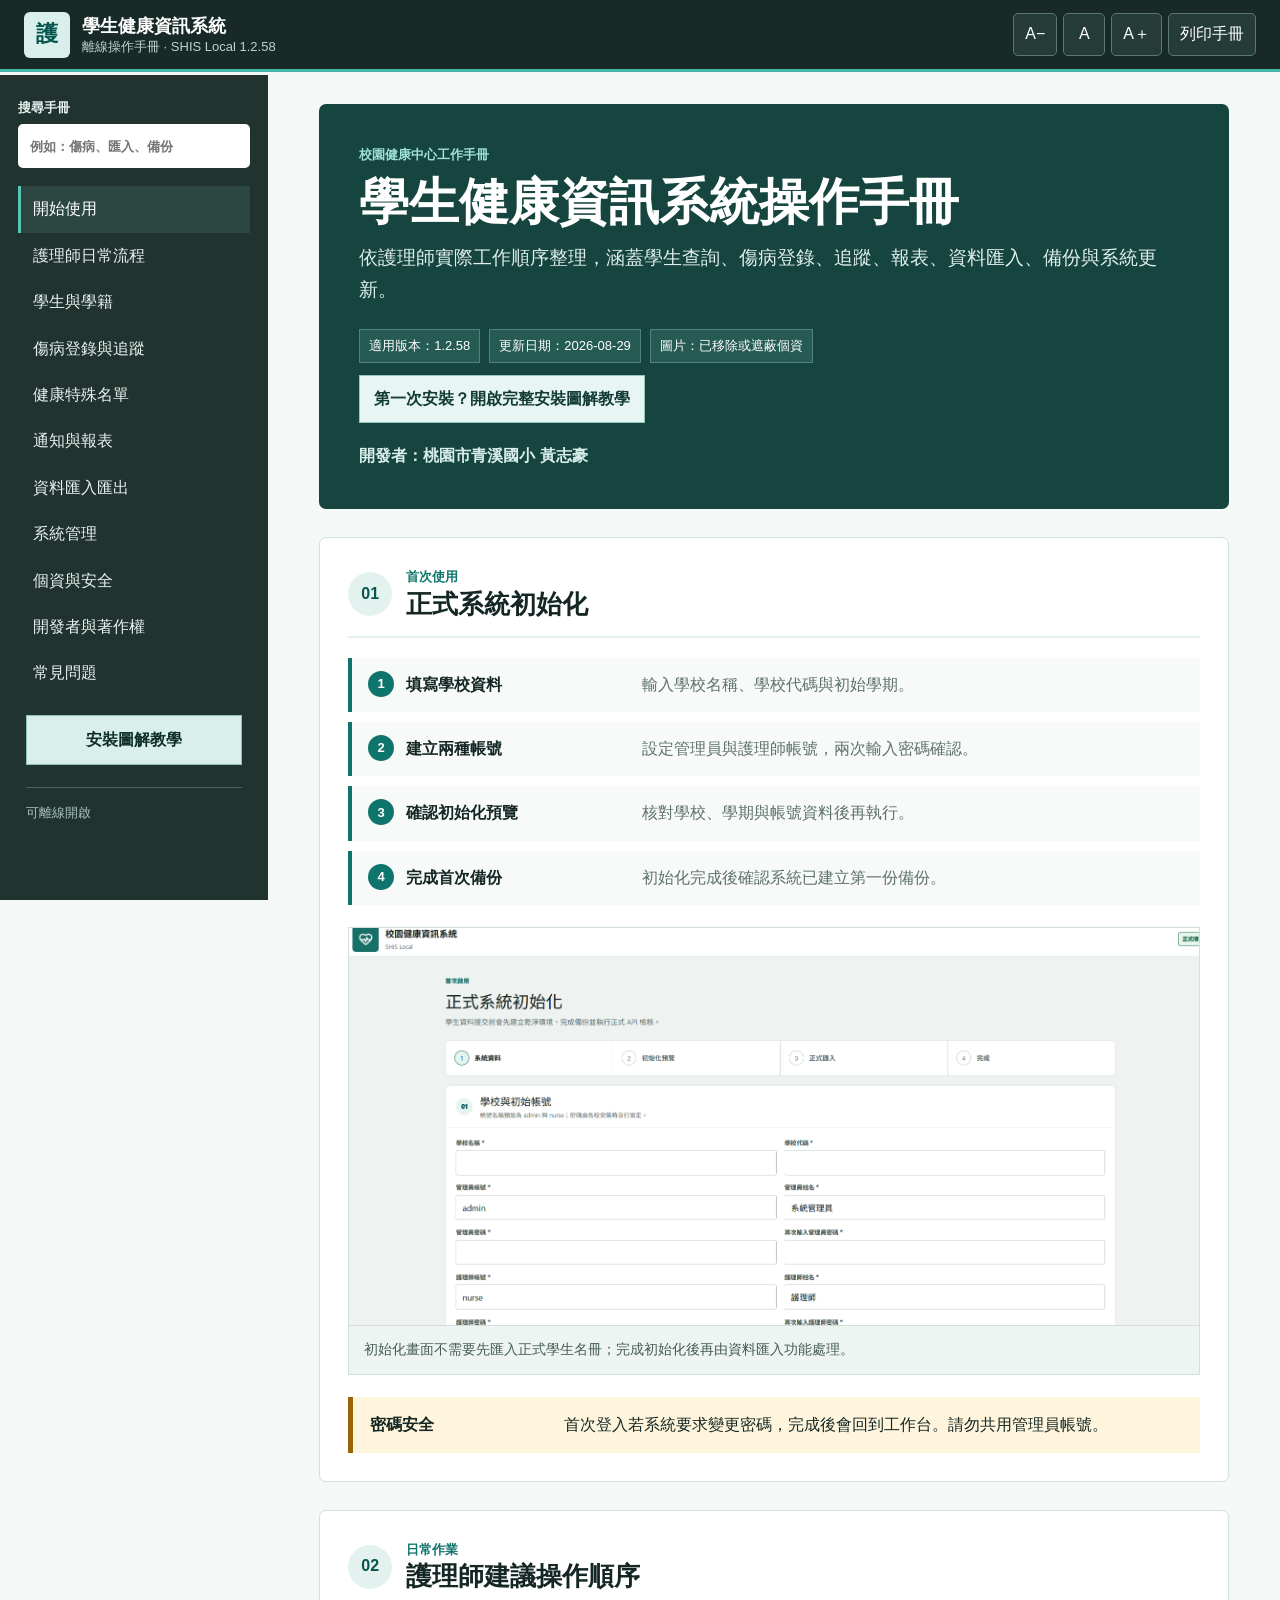
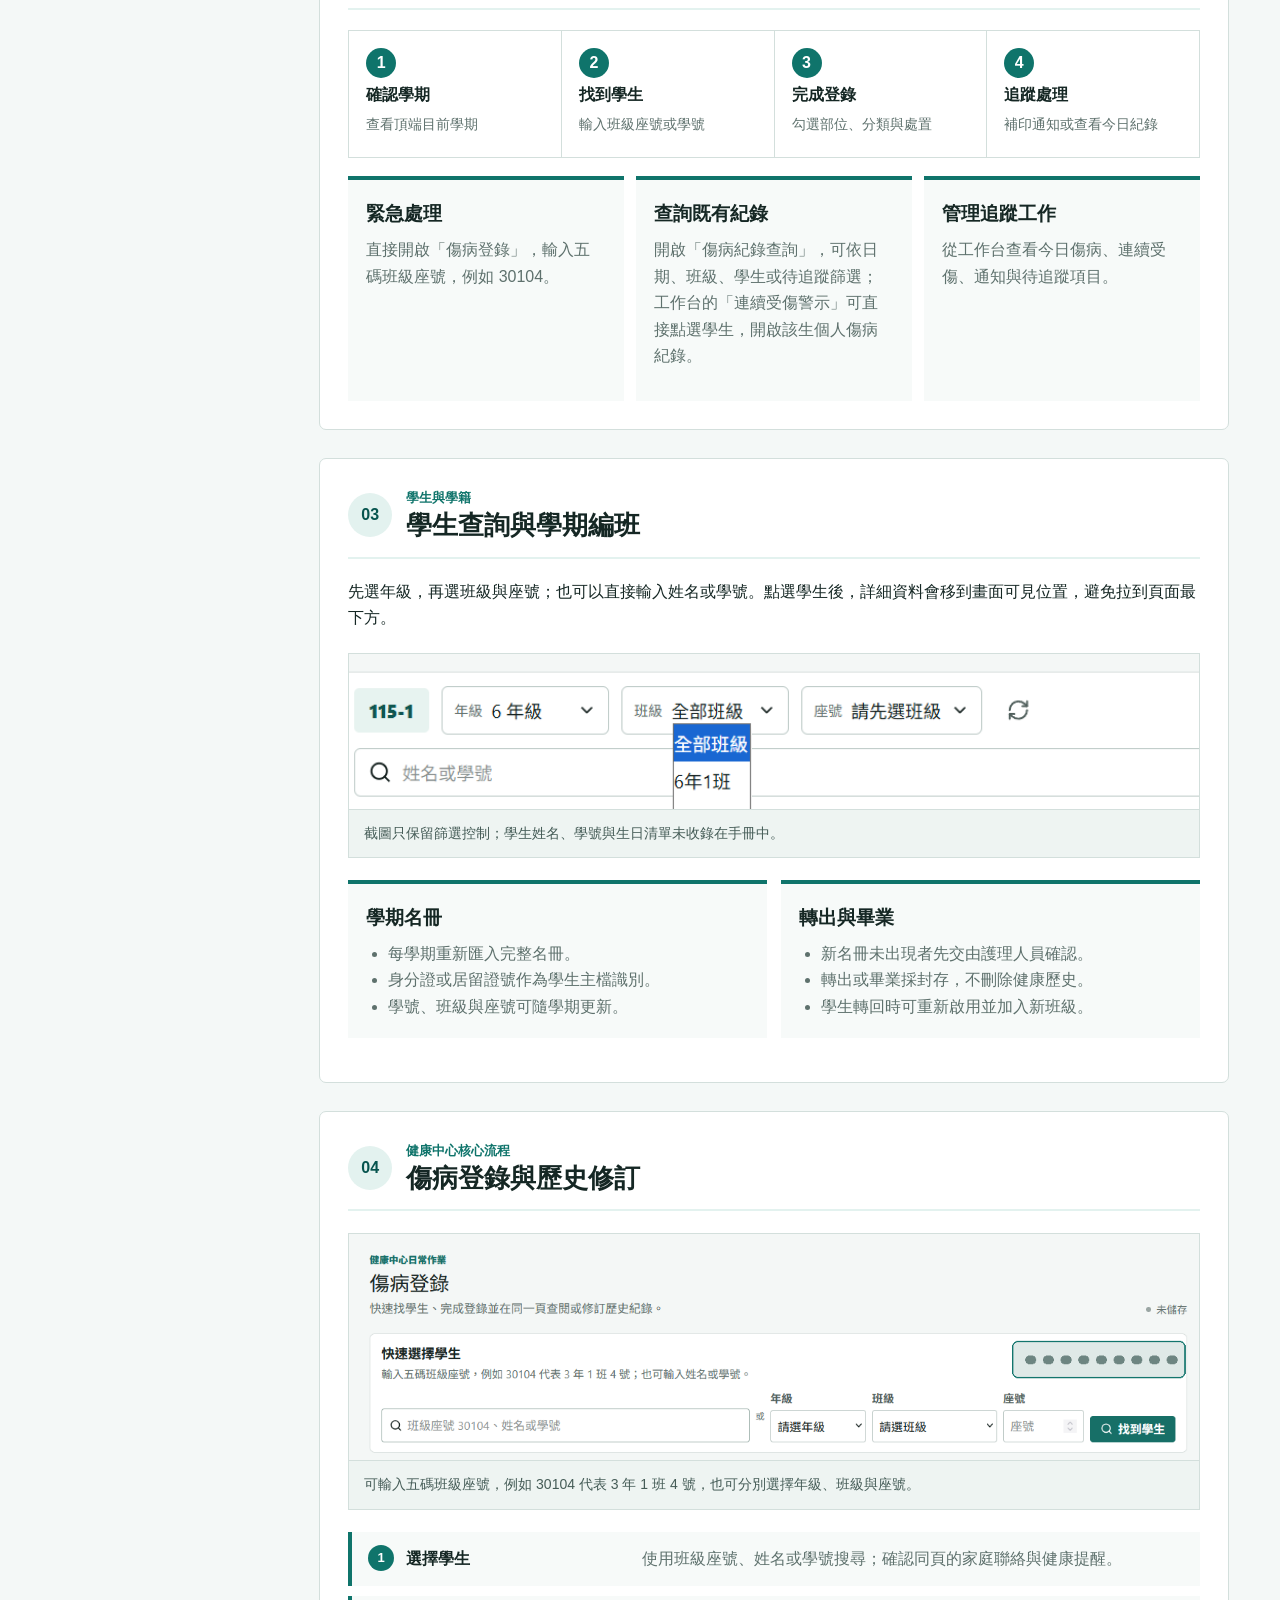
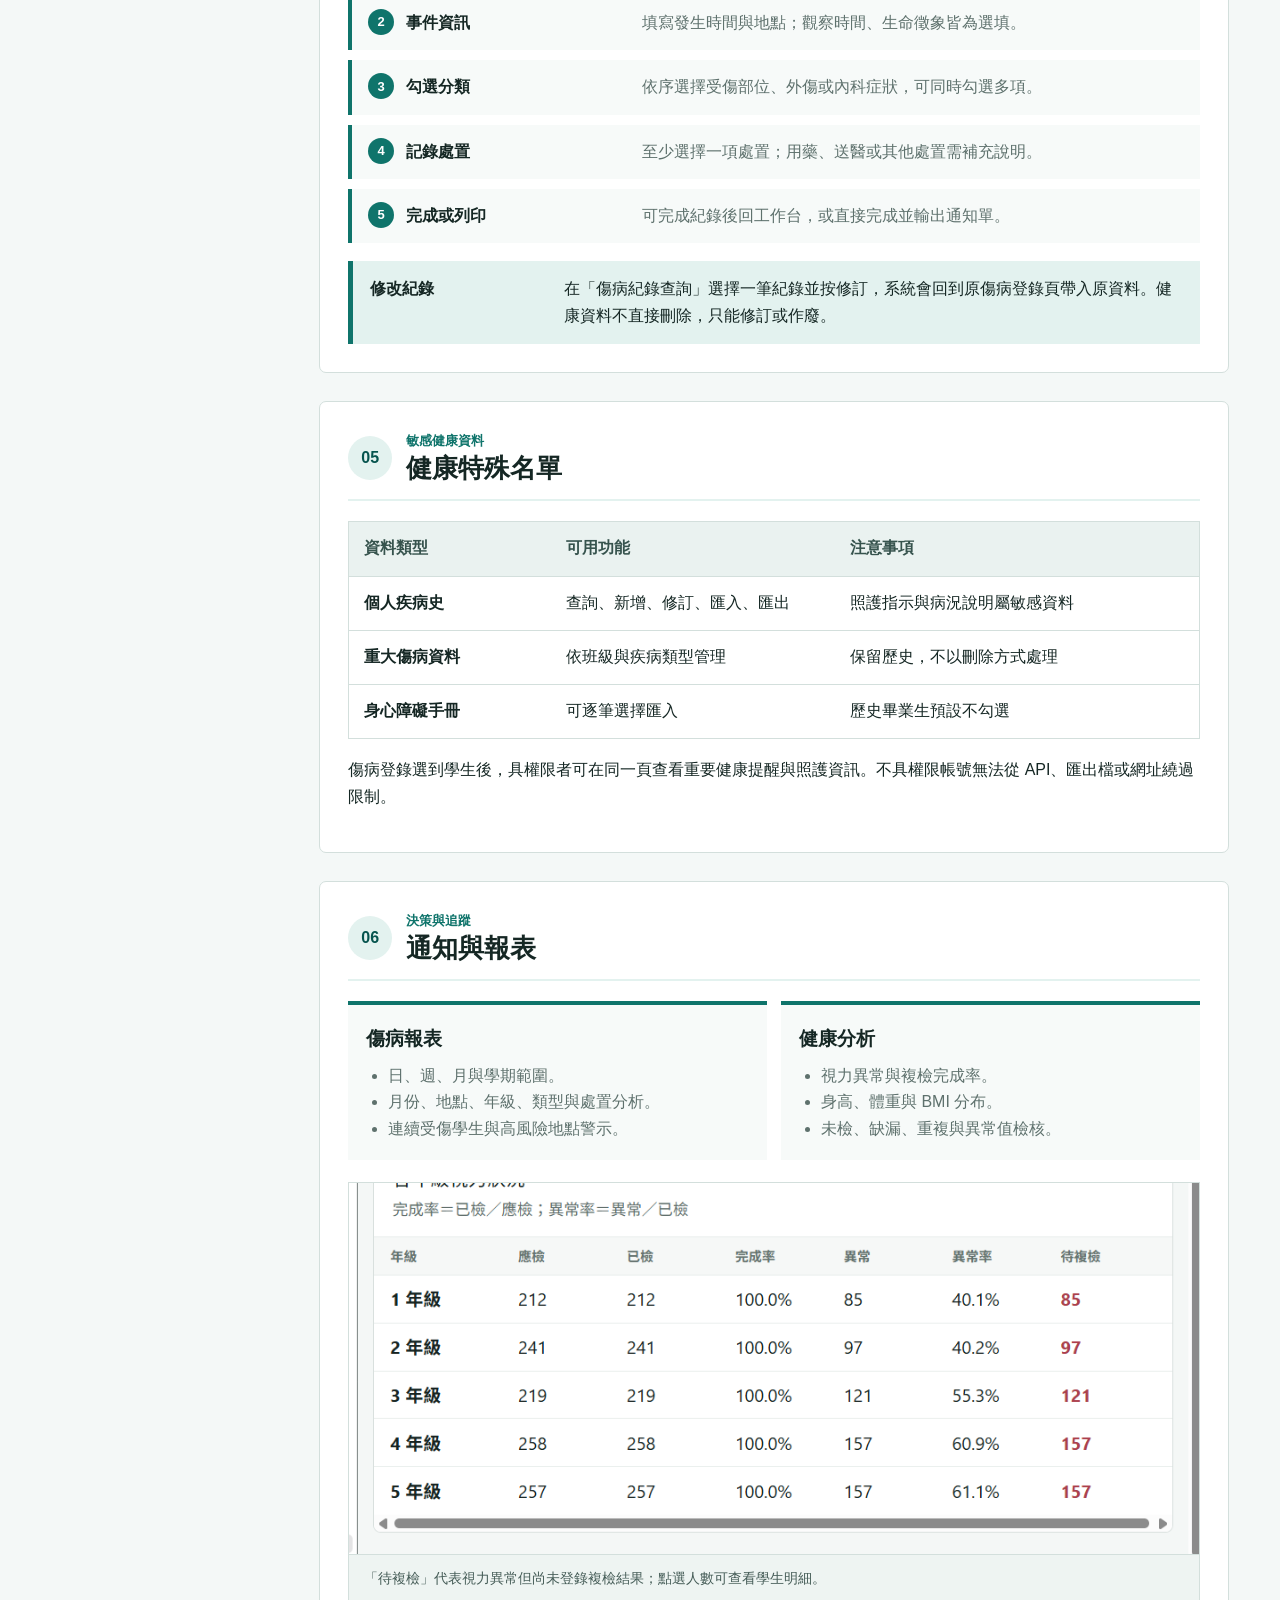
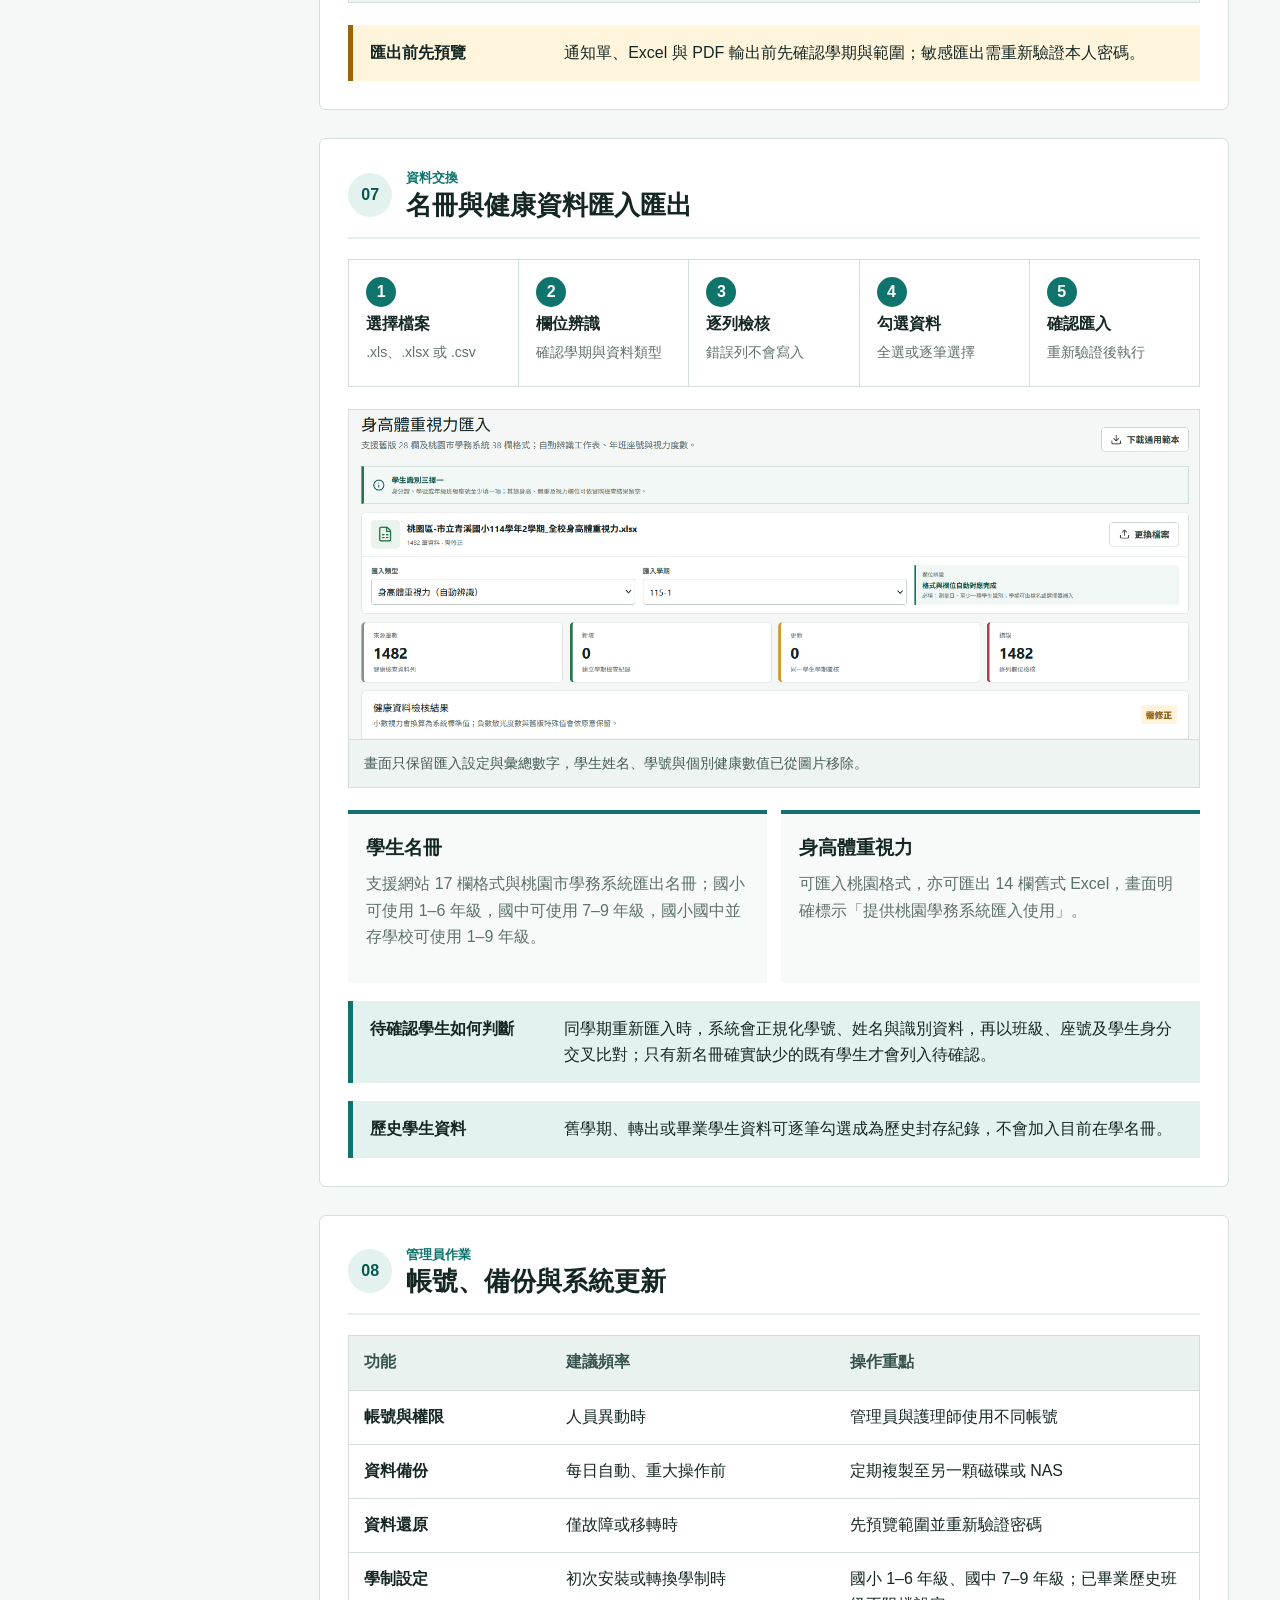
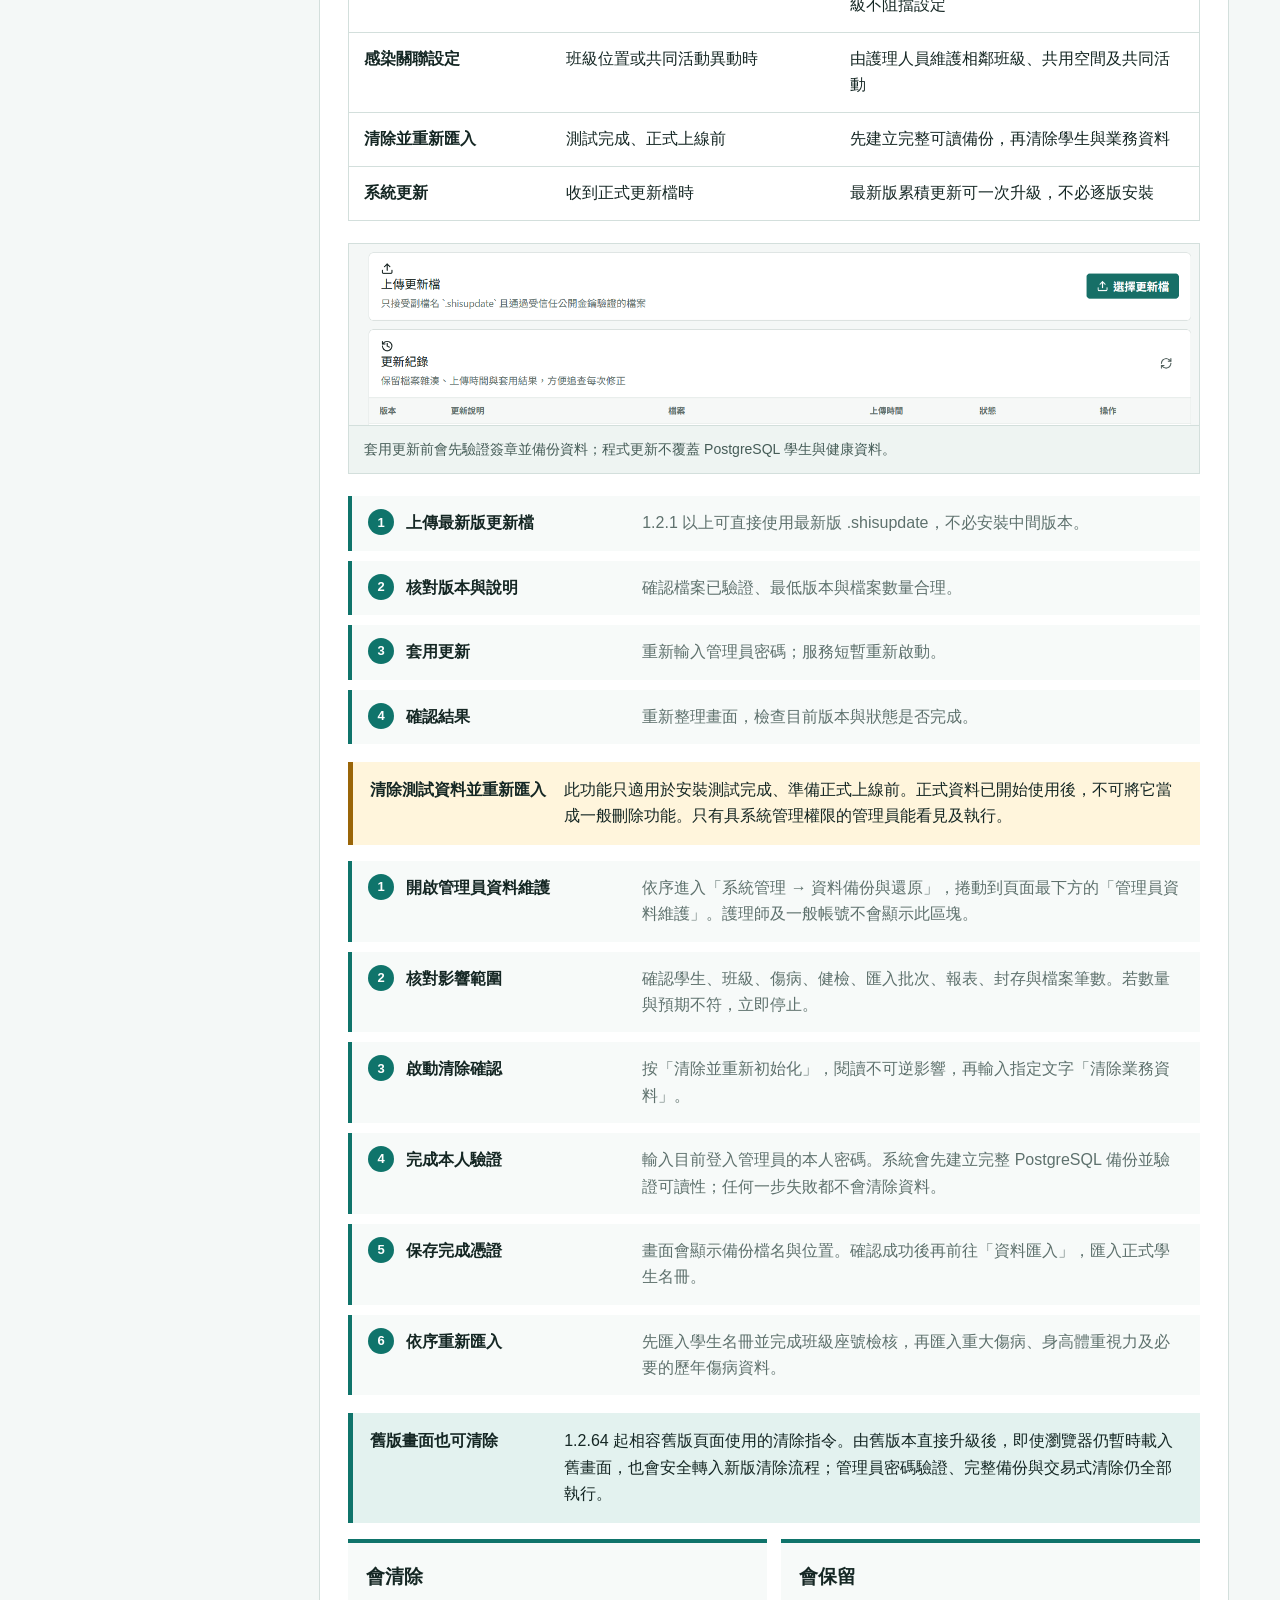
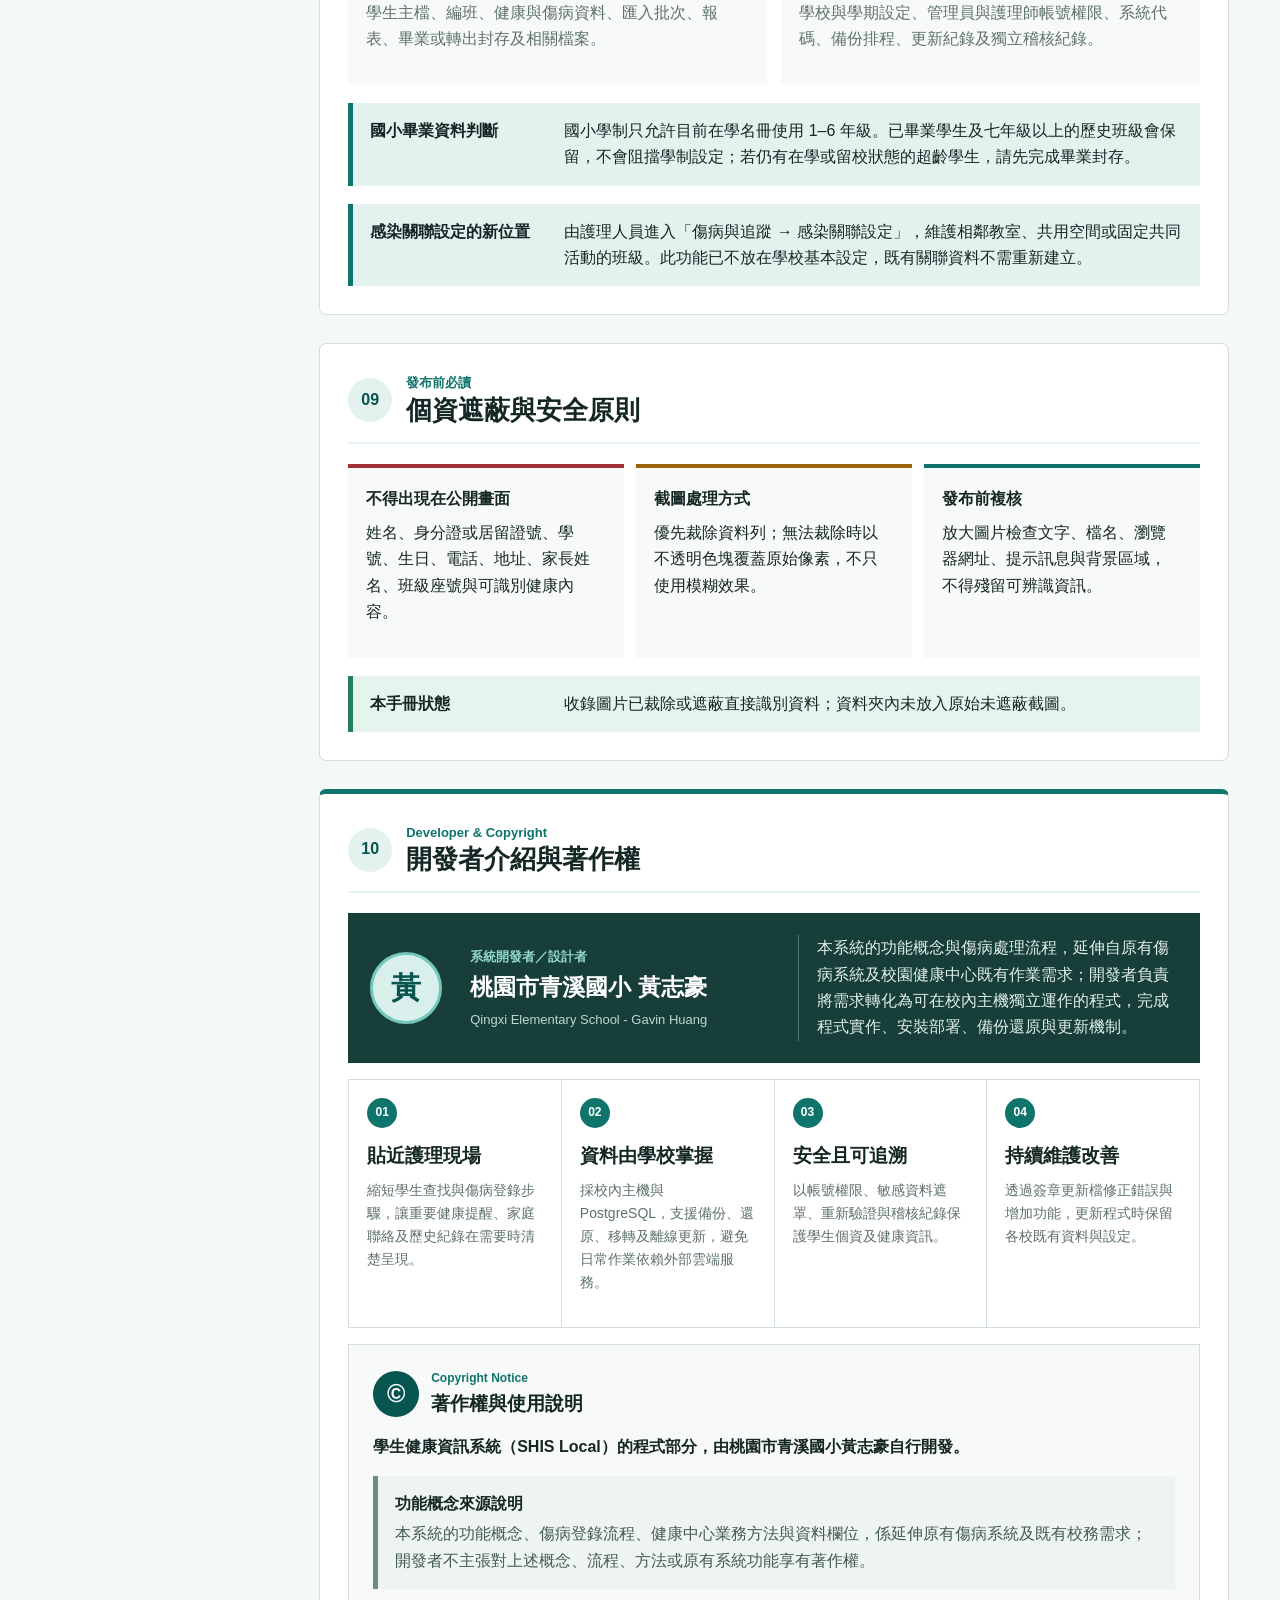
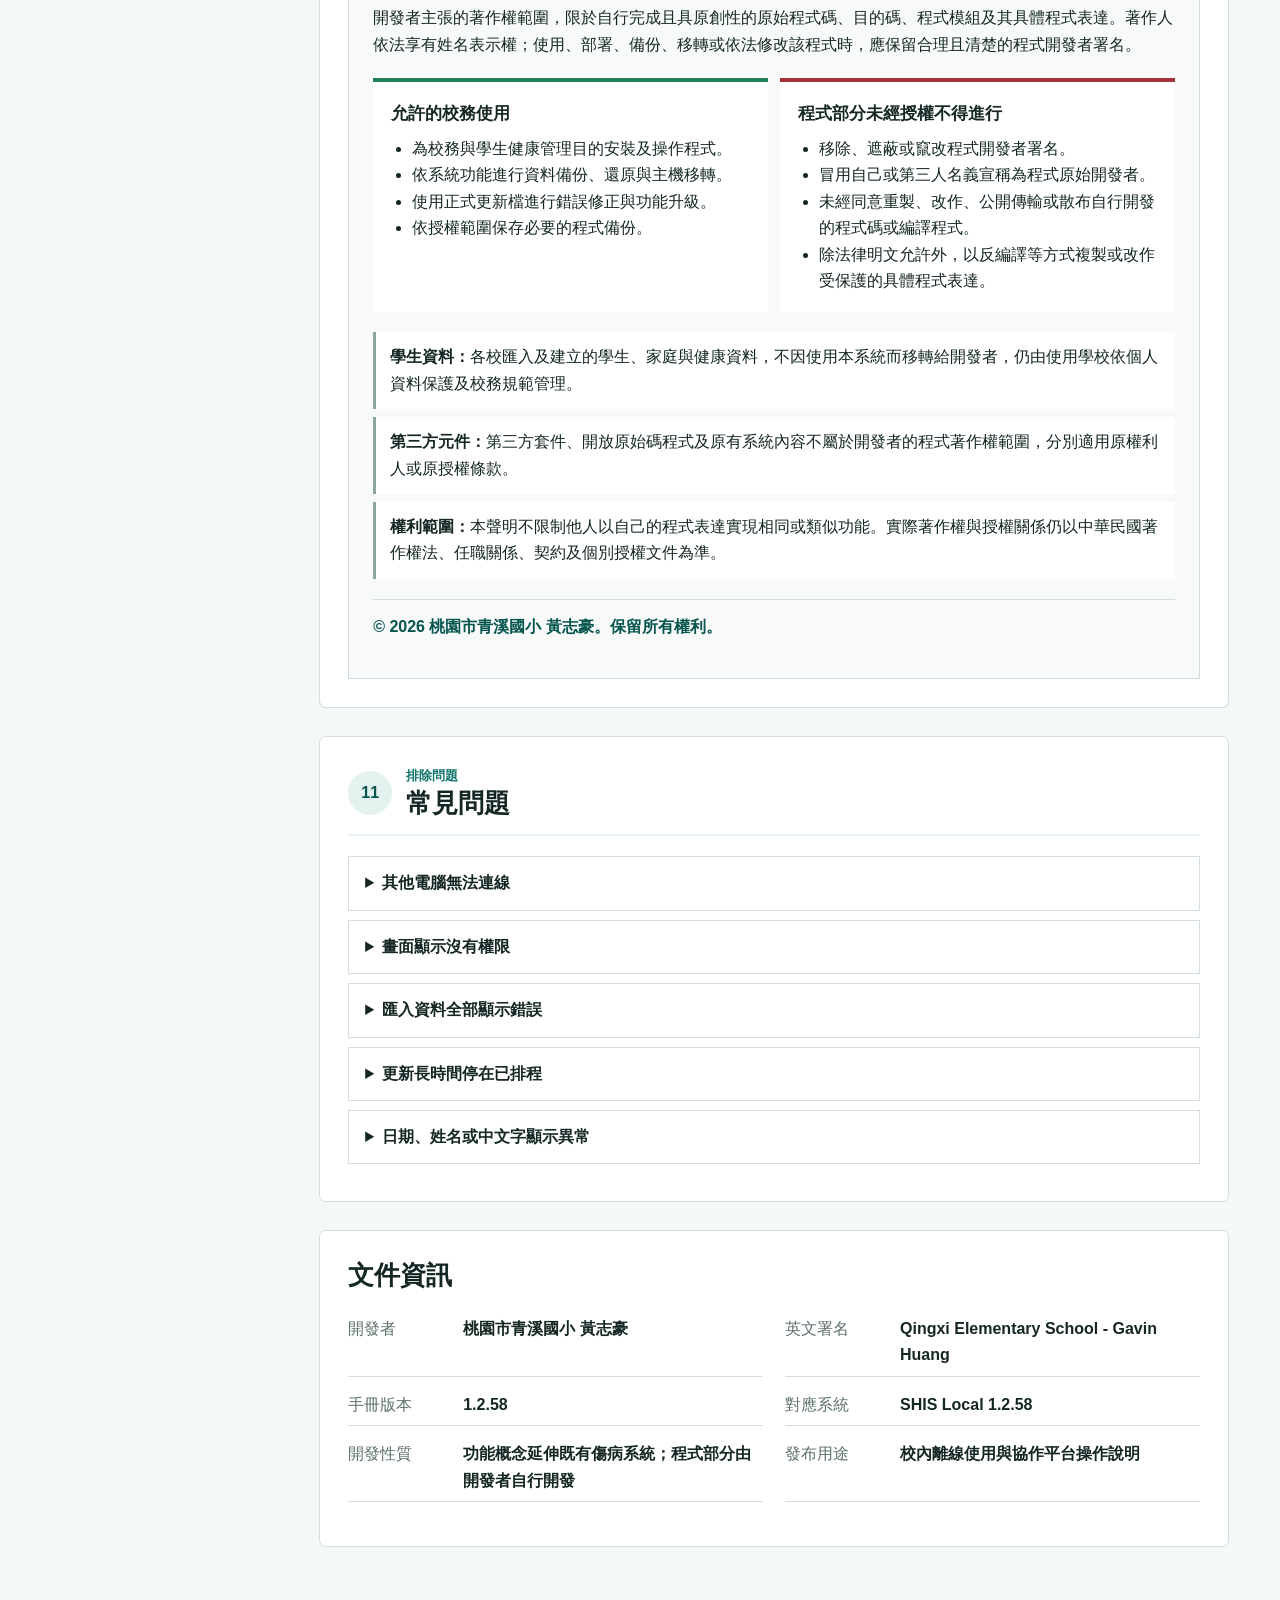
==== index.html @ b9905e63 "docs: explain legacy data reset compatibility" ====
<!doctype html>
<html lang="zh-Hant-TW">
<head>
  <meta charset="utf-8">
  <meta name="viewport" content="width=device-width, initial-scale=1">
  <meta name="color-scheme" content="light">
  <title>學生健康資訊系統操作手冊</title>
  <link rel="stylesheet" href="assets/manual.css">
  <script src="assets/manual.js" defer></script>
</head>
<body>
  <a class="skip-link" href="#manual-content">跳到主要內容</a>
  <header class="site-header">
    <div class="brand-mark" aria-hidden="true">護</div>
    <div class="brand-copy">
      <strong>學生健康資訊系統</strong>
      <span>離線操作手冊 · SHIS Local 1.2.58</span>
    </div>
    <div class="header-actions" aria-label="手冊工具">
      <button id="font-down" type="button" title="縮小文字" aria-label="縮小文字">A−</button>
      <button id="font-reset" type="button" title="標準文字" aria-label="使用標準文字大小">A</button>
      <button id="font-up" type="button" title="放大文字" aria-label="放大文字">A＋</button>
      <button id="print-manual" type="button">列印手冊</button>
    </div>
  </header>

  <div class="manual-layout">
    <aside class="manual-nav" aria-label="操作手冊目錄">
      <label class="manual-search">
        <span>搜尋手冊</span>
        <input id="manual-search" type="search" placeholder="例如：傷病、匯入、備份" autocomplete="off">
      </label>
      <nav id="manual-toc">
        <a href="#start">開始使用</a>
        <a href="#daily">護理師日常流程</a>
        <a href="#students">學生與學籍</a>
        <a href="#injury">傷病登錄與追蹤</a>
        <a href="#health">健康特殊名單</a>
        <a href="#reports">通知與報表</a>
        <a href="#imports">資料匯入匯出</a>
        <a href="#admin">系統管理</a>
        <a href="#privacy">個資與安全</a>
        <a href="#developer">開發者與著作權</a>
        <a href="#troubleshooting">常見問題</a>
      </nav>
      <a class="install-guide-link" href="install/">安裝圖解教學</a>
      <p class="offline-badge">可離線開啟</p>
    </aside>

    <main id="manual-content" tabindex="-1">
      <section class="manual-hero manual-section" id="start" data-keywords="開始 登入 初始化 安裝 學校 管理員 護理師">
        <p class="eyebrow">校園健康中心工作手冊</p>
        <h1>學生健康資訊系統操作手冊</h1>
        <p class="lead">依護理師實際工作順序整理，涵蓋學生查詢、傷病登錄、追蹤、報表、資料匯入、備份與系統更新。</p>
        <div class="hero-status">
          <span>適用版本：1.2.58</span>
          <span>更新日期：2026-08-29</span>
          <span>圖片：已移除或遮蔽個資</span>
        </div>
        <p><a class="hero-guide-link" href="install/">第一次安裝？開啟完整安裝圖解教學</a></p>
        <p class="developer-credit">開發者：桃園市青溪國小 黃志豪</p>
      </section>

      <section class="manual-section" data-keywords="初始化 學校代碼 帳號 學期 備份">
        <div class="section-title"><span>01</span><div><p>首次使用</p><h2>正式系統初始化</h2></div></div>
        <ol class="steps">
          <li><strong>填寫學校資料</strong><span>輸入學校名稱、學校代碼與初始學期。</span></li>
          <li><strong>建立兩種帳號</strong><span>設定管理員與護理師帳號，兩次輸入密碼確認。</span></li>
          <li><strong>確認初始化預覽</strong><span>核對學校、學期與帳號資料後再執行。</span></li>
          <li><strong>完成首次備份</strong><span>初始化完成後確認系統已建立第一份備份。</span></li>
        </ol>
        <figure class="screen-figure">
          <img src="assets/screenshots/01-initialization.png" alt="正式系統初始化畫面，依序填寫學校與初始帳號資料">
          <figcaption>初始化畫面不需要先匯入正式學生名冊；完成初始化後再由資料匯入功能處理。</figcaption>
        </figure>
        <div class="callout warning"><strong>密碼安全</strong><span>首次登入若系統要求變更密碼，完成後會回到工作台。請勿共用管理員帳號。</span></div>
      </section>

      <section class="manual-section" id="daily" data-keywords="工作台 日常 傷病 今天 通知單 待追蹤">
        <div class="section-title"><span>02</span><div><p>日常作業</p><h2>護理師建議操作順序</h2></div></div>
        <div class="workflow-strip" aria-label="日常工作流程">
          <div><b>1</b><strong>確認學期</strong><span>查看頂端目前學期</span></div>
          <div><b>2</b><strong>找到學生</strong><span>輸入班級座號或學號</span></div>
          <div><b>3</b><strong>完成登錄</strong><span>勾選部位、分類與處置</span></div>
          <div><b>4</b><strong>追蹤處理</strong><span>補印通知或查看今日紀錄</span></div>
        </div>
        <div class="quick-grid">
          <article><h3>緊急處理</h3><p>直接開啟「傷病登錄」，輸入五碼班級座號，例如 30104。</p></article>
          <article><h3>查詢既有紀錄</h3><p>開啟「傷病紀錄查詢」，可依日期、班級、學生或待追蹤篩選；工作台的「連續受傷警示」可直接點選學生，開啟該生個人傷病紀錄。</p></article>
          <article><h3>管理追蹤工作</h3><p>從工作台查看今日傷病、連續受傷、通知與待追蹤項目。</p></article>
        </div>
      </section>

      <section class="manual-section" id="students" data-keywords="學生 學籍 年級 班級 座號 搜尋 畢業 封存 轉出 轉入">
        <div class="section-title"><span>03</span><div><p>學生與學籍</p><h2>學生查詢與學期編班</h2></div></div>
        <p>先選年級，再選班級與座號；也可以直接輸入姓名或學號。點選學生後，詳細資料會移到畫面可見位置，避免拉到頁面最下方。</p>
        <figure class="screen-figure compact">
          <img src="assets/screenshots/02-student-filters.png" alt="學生基本資料的年級、班級與座號篩選器，學生名單已裁除">
          <figcaption>截圖只保留篩選控制；學生姓名、學號與生日清單未收錄在手冊中。</figcaption>
        </figure>
        <div class="two-column">
          <article><h3>學期名冊</h3><ul><li>每學期重新匯入完整名冊。</li><li>身分證或居留證號作為學生主檔識別。</li><li>學號、班級與座號可隨學期更新。</li></ul></article>
          <article><h3>轉出與畢業</h3><ul><li>新名冊未出現者先交由護理人員確認。</li><li>轉出或畢業採封存，不刪除健康歷史。</li><li>學生轉回時可重新啟用並加入新班級。</li></ul></article>
        </div>
      </section>

      <section class="manual-section" id="injury" data-keywords="傷病 登錄 快速 班級座號 部位 外傷 內科 處置 草稿 通知單 歷史 修改">
        <div class="section-title"><span>04</span><div><p>健康中心核心流程</p><h2>傷病登錄與歷史修訂</h2></div></div>
        <figure class="screen-figure">
          <img src="assets/screenshots/03-injury-quick-search.png" alt="傷病登錄快速選擇學生區，可輸入五碼班級座號或分別選擇年級、班級、座號；學生資料已遮蔽">
          <figcaption>可輸入五碼班級座號，例如 30104 代表 3 年 1 班 4 號，也可分別選擇年級、班級與座號。</figcaption>
        </figure>
        <ol class="steps">
          <li><strong>選擇學生</strong><span>使用班級座號、姓名或學號搜尋；確認同頁的家庭聯絡與健康提醒。</span></li>
          <li><strong>事件資訊</strong><span>填寫發生時間與地點；觀察時間、生命徵象皆為選填。</span></li>
          <li><strong>勾選分類</strong><span>依序選擇受傷部位、外傷或內科症狀，可同時勾選多項。</span></li>
          <li><strong>記錄處置</strong><span>至少選擇一項處置；用藥、送醫或其他處置需補充說明。</span></li>
          <li><strong>完成或列印</strong><span>可完成紀錄後回工作台，或直接完成並輸出通知單。</span></li>
        </ol>
        <div class="callout info"><strong>修改紀錄</strong><span>在「傷病紀錄查詢」選擇一筆紀錄並按修訂，系統會回到原傷病登錄頁帶入原資料。健康資料不直接刪除，只能修訂或作廢。</span></div>
      </section>

      <section class="manual-section" id="health" data-keywords="特殊疾病 個人疾病史 重大傷病 身心障礙 手冊 查詢 匯入 匯出">
        <div class="section-title"><span>05</span><div><p>敏感健康資料</p><h2>健康特殊名單</h2></div></div>
        <div class="feature-table" role="table" aria-label="健康特殊名單功能">
          <div class="feature-row header" role="row"><span>資料類型</span><span>可用功能</span><span>注意事項</span></div>
          <div class="feature-row" role="row"><strong>個人疾病史</strong><span>查詢、新增、修訂、匯入、匯出</span><span>照護指示與病況說明屬敏感資料</span></div>
          <div class="feature-row" role="row"><strong>重大傷病資料</strong><span>依班級與疾病類型管理</span><span>保留歷史，不以刪除方式處理</span></div>
          <div class="feature-row" role="row"><strong>身心障礙手冊</strong><span>可逐筆選擇匯入</span><span>歷史畢業生預設不勾選</span></div>
        </div>
        <p>傷病登錄選到學生後，具權限者可在同一頁查看重要健康提醒與照護資訊。不具權限帳號無法從 API、匯出檔或網址繞過限制。</p>
      </section>

      <section class="manual-section" id="reports" data-keywords="報表 日 周 月 學期 視力 待複檢 BMI 傷病分析 統計 連續受傷">
        <div class="section-title"><span>06</span><div><p>決策與追蹤</p><h2>通知與報表</h2></div></div>
        <div class="two-column">
          <article><h3>傷病報表</h3><ul><li>日、週、月與學期範圍。</li><li>月份、地點、年級、類型與處置分析。</li><li>連續受傷學生與高風險地點警示。</li></ul></article>
          <article><h3>健康分析</h3><ul><li>視力異常與複檢完成率。</li><li>身高、體重與 BMI 分布。</li><li>未檢、缺漏、重複與異常值檢核。</li></ul></article>
        </div>
        <figure class="screen-figure compact">
          <img src="assets/screenshots/05-vision-report.png" alt="依年級顯示視力應檢、已檢、異常與待複檢人數的統計表">
          <figcaption>「待複檢」代表視力異常但尚未登錄複檢結果；點選人數可查看學生明細。</figcaption>
        </figure>
        <div class="callout warning"><strong>匯出前先預覽</strong><span>通知單、Excel 與 PDF 輸出前先確認學期與範圍；敏感匯出需重新驗證本人密碼。</span></div>
      </section>

      <section class="manual-section" id="imports" data-keywords="匯入 匯出 名冊 Excel xls xlsx csv 身高 體重 視力 桃園 學務系統 檢核 預覽">
        <div class="section-title"><span>07</span><div><p>資料交換</p><h2>名冊與健康資料匯入匯出</h2></div></div>
        <div class="workflow-strip" aria-label="資料匯入流程">
          <div><b>1</b><strong>選擇檔案</strong><span>.xls、.xlsx 或 .csv</span></div>
          <div><b>2</b><strong>欄位辨識</strong><span>確認學期與資料類型</span></div>
          <div><b>3</b><strong>逐列檢核</strong><span>錯誤列不會寫入</span></div>
          <div><b>4</b><strong>勾選資料</strong><span>全選或逐筆選擇</span></div>
          <div><b>5</b><strong>確認匯入</strong><span>重新驗證後執行</span></div>
        </div>
        <figure class="screen-figure">
          <img src="assets/screenshots/04-health-import.png" alt="身高體重視力資料匯入畫面，顯示檔案、匯入學期與檢核摘要，學生明細已裁除">
          <figcaption>畫面只保留匯入設定與彙總數字，學生姓名、學號與個別健康數值已從圖片移除。</figcaption>
        </figure>
        <div class="two-column">
          <article><h3>學生名冊</h3><p>支援網站 17 欄格式與桃園市學務系統匯出名冊；國小可使用 1–6 年級，國中可使用 7–9 年級，國小國中並存學校可使用 1–9 年級。</p></article>
          <article><h3>身高體重視力</h3><p>可匯入桃園格式，亦可匯出 14 欄舊式 Excel，畫面明確標示「提供桃園學務系統匯入使用」。</p></article>
        </div>
        <div class="callout info"><strong>待確認學生如何判斷</strong><span>同學期重新匯入時，系統會正規化學號、姓名與識別資料，再以班級、座號及學生身分交叉比對；只有新名冊確實缺少的既有學生才會列入待確認。</span></div>
        <div class="callout info"><strong>歷史學生資料</strong><span>舊學期、轉出或畢業學生資料可逐筆勾選成為歷史封存紀錄，不會加入目前在學名冊。</span></div>
      </section>

      <section class="manual-section" id="admin" data-keywords="管理 帳號 權限 學校設定 備份 還原 更新 shisupdate 稽核">
        <div class="section-title"><span>08</span><div><p>管理員作業</p><h2>帳號、備份與系統更新</h2></div></div>
        <div class="feature-table" role="table" aria-label="系統管理作業">
          <div class="feature-row header" role="row"><span>功能</span><span>建議頻率</span><span>操作重點</span></div>
          <div class="feature-row" role="row"><strong>帳號與權限</strong><span>人員異動時</span><span>管理員與護理師使用不同帳號</span></div>
          <div class="feature-row" role="row"><strong>資料備份</strong><span>每日自動、重大操作前</span><span>定期複製至另一顆磁碟或 NAS</span></div>
          <div class="feature-row" role="row"><strong>資料還原</strong><span>僅故障或移轉時</span><span>先預覽範圍並重新驗證密碼</span></div>
          <div class="feature-row" role="row"><strong>學制設定</strong><span>初次安裝或轉換學制時</span><span>國小 1–6 年級、國中 7–9 年級；已畢業歷史班級不阻擋設定</span></div>
          <div class="feature-row" role="row"><strong>感染關聯設定</strong><span>班級位置或共同活動異動時</span><span>由護理人員維護相鄰班級、共用空間及共同活動</span></div>
          <div class="feature-row" role="row"><strong>清除並重新匯入</strong><span>測試完成、正式上線前</span><span>先建立完整可讀備份，再清除學生與業務資料</span></div>
          <div class="feature-row" role="row"><strong>系統更新</strong><span>收到正式更新檔時</span><span>最新版累積更新可一次升級，不必逐版安裝</span></div>
        </div>
        <figure class="screen-figure compact">
          <img src="assets/screenshots/06-system-update.png" alt="系統更新畫面的更新檔上傳區與更新紀錄操作">
          <figcaption>套用更新前會先驗證簽章並備份資料；程式更新不覆蓋 PostgreSQL 學生與健康資料。</figcaption>
        </figure>
        <ol class="steps">
          <li><strong>上傳最新版更新檔</strong><span>1.2.1 以上可直接使用最新版 .shisupdate，不必安裝中間版本。</span></li>
          <li><strong>核對版本與說明</strong><span>確認檔案已驗證、最低版本與檔案數量合理。</span></li>
          <li><strong>套用更新</strong><span>重新輸入管理員密碼；服務短暫重新啟動。</span></li>
          <li><strong>確認結果</strong><span>重新整理畫面，檢查目前版本與狀態是否完成。</span></li>
        </ol>
        <div class="callout warning"><strong>清除測試資料並重新匯入</strong><span>此功能只適用於安裝測試完成、準備正式上線前。正式資料已開始使用後，不可將它當成一般刪除功能。只有具系統管理權限的管理員能看見及執行。</span></div>
        <ol class="steps">
          <li><strong>開啟管理員資料維護</strong><span>依序進入「系統管理 → 資料備份與還原」，捲動到頁面最下方的「管理員資料維護」。護理師及一般帳號不會顯示此區塊。</span></li>
          <li><strong>核對影響範圍</strong><span>確認學生、班級、傷病、健檢、匯入批次、報表、封存與檔案筆數。若數量與預期不符，立即停止。</span></li>
          <li><strong>啟動清除確認</strong><span>按「清除並重新初始化」，閱讀不可逆影響，再輸入指定文字「清除業務資料」。</span></li>
          <li><strong>完成本人驗證</strong><span>輸入目前登入管理員的本人密碼。系統會先建立完整 PostgreSQL 備份並驗證可讀性；任何一步失敗都不會清除資料。</span></li>
          <li><strong>保存完成憑證</strong><span>畫面會顯示備份檔名與位置。確認成功後再前往「資料匯入」，匯入正式學生名冊。</span></li>
          <li><strong>依序重新匯入</strong><span>先匯入學生名冊並完成班級座號檢核，再匯入重大傷病、身高體重視力及必要的歷年傷病資料。</span></li>
        </ol>
        <div class="callout info"><strong>舊版畫面也可清除</strong><span>1.2.64 起相容舊版頁面使用的清除指令。由舊版本直接升級後，即使瀏覽器仍暫時載入舊畫面，也會安全轉入新版清除流程；管理員密碼驗證、完整備份與交易式清除仍全部執行。</span></div>
        <div class="two-column">
          <article><h3>會清除</h3><p>學生主檔、編班、健康與傷病資料、匯入批次、報表、畢業或轉出封存及相關檔案。</p></article>
          <article><h3>會保留</h3><p>學校與學期設定、管理員與護理師帳號權限、系統代碼、備份排程、更新紀錄及獨立稽核紀錄。</p></article>
        </div>
        <div class="callout info"><strong>國小畢業資料判斷</strong><span>國小學制只允許目前在學名冊使用 1–6 年級。已畢業學生及七年級以上的歷史班級會保留，不會阻擋學制設定；若仍有在學或留校狀態的超齡學生，請先完成畢業封存。</span></div>
        <div class="callout info"><strong>感染關聯設定的新位置</strong><span>由護理人員進入「傷病與追蹤 → 感染關聯設定」，維護相鄰教室、共用空間或固定共同活動的班級。此功能已不放在學校基本設定，既有關聯資料不需重新建立。</span></div>
      </section>

      <section class="manual-section" id="privacy" data-keywords="個資 遮蔽 安全 身分證 電話 地址 健康資料 截圖 協作平台">
        <div class="section-title"><span>09</span><div><p>發布前必讀</p><h2>個資遮蔽與安全原則</h2></div></div>
        <div class="privacy-grid">
          <article><strong>不得出現在公開畫面</strong><p>姓名、身分證或居留證號、學號、生日、電話、地址、家長姓名、班級座號與可識別健康內容。</p></article>
          <article><strong>截圖處理方式</strong><p>優先裁除資料列；無法裁除時以不透明色塊覆蓋原始像素，不只使用模糊效果。</p></article>
          <article><strong>發布前複核</strong><p>放大圖片檢查文字、檔名、瀏覽器網址、提示訊息與背景區域，不得殘留可辨識資訊。</p></article>
        </div>
        <div class="callout success"><strong>本手冊狀態</strong><span>收錄圖片已裁除或遮蔽直接識別資料；資料夾內未放入原始未遮蔽截圖。</span></div>
      </section>

      <section class="manual-section developer-section" id="developer" data-keywords="開發者 設計者 黃志豪 青溪國小 自行開發 著作權 授權 署名">
        <div class="section-title"><span>10</span><div><p>Developer & Copyright</p><h2>開發者介紹與著作權</h2></div></div>
        <div class="developer-profile">
          <div class="developer-avatar" aria-hidden="true">黃</div>
          <div class="developer-identity">
            <p class="profile-label">系統開發者／設計者</p>
            <h3>桃園市青溪國小 黃志豪</h3>
            <p class="english-credit">Qingxi Elementary School - Gavin Huang</p>
          </div>
          <p class="developer-summary">本系統的功能概念與傷病處理流程，延伸自原有傷病系統及校園健康中心既有作業需求；開發者負責將需求轉化為可在校內主機獨立運作的程式，完成程式實作、安裝部署、備份還原與更新機制。</p>
        </div>

        <div class="design-principles" aria-label="系統設計理念">
          <article><span>01</span><h3>貼近護理現場</h3><p>縮短學生查找與傷病登錄步驟，讓重要健康提醒、家庭聯絡及歷史紀錄在需要時清楚呈現。</p></article>
          <article><span>02</span><h3>資料由學校掌握</h3><p>採校內主機與 PostgreSQL，支援備份、還原、移轉及離線更新，避免日常作業依賴外部雲端服務。</p></article>
          <article><span>03</span><h3>安全且可追溯</h3><p>以帳號權限、敏感資料遮罩、重新驗證與稽核紀錄保護學生個資及健康資訊。</p></article>
          <article><span>04</span><h3>持續維護改善</h3><p>透過簽章更新檔修正錯誤與增加功能，更新程式時保留各校既有資料與設定。</p></article>
        </div>

        <div class="copyright-panel">
          <div class="copyright-heading"><span aria-hidden="true">©</span><div><p>Copyright Notice</p><h3>著作權與使用說明</h3></div></div>
          <p><strong>學生健康資訊系統（SHIS Local）的程式部分，由桃園市青溪國小黃志豪自行開發。</strong></p>
          <div class="concept-origin"><strong>功能概念來源說明</strong><p>本系統的功能概念、傷病登錄流程、健康中心業務方法與資料欄位，係延伸原有傷病系統及既有校務需求；開發者不主張對上述概念、流程、方法或原有系統功能享有著作權。</p></div>
          <p>開發者主張的著作權範圍，限於自行完成且具原創性的原始程式碼、目的碼、程式模組及其具體程式表達。著作人依法享有姓名表示權；使用、部署、備份、移轉或依法修改該程式時，應保留合理且清楚的程式開發者署名。</p>
          <div class="usage-grid">
            <article class="allowed"><h4>允許的校務使用</h4><ul><li>為校務與學生健康管理目的安裝及操作程式。</li><li>依系統功能進行資料備份、還原與主機移轉。</li><li>使用正式更新檔進行錯誤修正與功能升級。</li><li>依授權範圍保存必要的程式備份。</li></ul></article>
            <article class="restricted"><h4>程式部分未經授權不得進行</h4><ul><li>移除、遮蔽或竄改程式開發者署名。</li><li>冒用自己或第三人名義宣稱為程式原始開發者。</li><li>未經同意重製、改作、公開傳輸或散布自行開發的程式碼或編譯程式。</li><li>除法律明文允許外，以反編譯等方式複製或改作受保護的具體程式表達。</li></ul></article>
          </div>
          <div class="rights-notes">
            <p><strong>學生資料：</strong>各校匯入及建立的學生、家庭與健康資料，不因使用本系統而移轉給開發者，仍由使用學校依個人資料保護及校務規範管理。</p>
            <p><strong>第三方元件：</strong>第三方套件、開放原始碼程式及原有系統內容不屬於開發者的程式著作權範圍，分別適用原權利人或原授權條款。</p>
            <p><strong>權利範圍：</strong>本聲明不限制他人以自己的程式表達實現相同或類似功能。實際著作權與授權關係仍以中華民國著作權法、任職關係、契約及個別授權文件為準。</p>
          </div>
          <p class="copyright-line">© 2026 桃園市青溪國小 黃志豪。保留所有權利。</p>
        </div>
      </section>

      <section class="manual-section" id="troubleshooting" data-keywords="問題 無法 登入 空白 連線 更新 匯入 權限 防火牆">
        <div class="section-title"><span>11</span><div><p>排除問題</p><h2>常見問題</h2></div></div>
        <details><summary>其他電腦無法連線</summary><p>確認主機服務已啟動、網址使用主機固定 IP 與 3000 連接埠，並檢查 Windows 防火牆允許校內子網路連入。</p></details>
        <details><summary>畫面顯示沒有權限</summary><p>確認目前登入帳號角色；護理師不應看到帳號管理、系統設定、備份還原或系統更新等管理功能。</p></details>
        <details><summary>匯入資料全部顯示錯誤</summary><p>先確認匯入學期、檔案格式與學生名冊是否一致。錯誤列不會寫入，可修正共同原因後重新檢核。</p></details>
        <details><summary>更新長時間停在已排程</summary><p>服務更新時可能短暫無法連線。等待數分鐘後重新整理；若仍未完成，由管理員查看更新紀錄與安裝記錄。</p></details>
        <details><summary>日期、姓名或中文字顯示異常</summary><p>確認使用支援 UTF-8 的新版瀏覽器。Excel 匯入請避免以文字編輯器改存造成編碼或日期型態變化。</p></details>
      </section>

      <section class="manual-section document-control" aria-label="文件資訊">
        <h2>文件資訊</h2>
        <dl><div><dt>開發者</dt><dd>桃園市青溪國小 黃志豪</dd></div><div><dt>英文署名</dt><dd>Qingxi Elementary School - Gavin Huang</dd></div><div><dt>手冊版本</dt><dd>1.2.58</dd></div><div><dt>對應系統</dt><dd>SHIS Local 1.2.58</dd></div><div><dt>開發性質</dt><dd>功能概念延伸既有傷病系統；程式部分由開發者自行開發</dd></div><div><dt>發布用途</dt><dd>校內離線使用與協作平台操作說明</dd></div></dl>
      </section>

      <p id="no-results" class="no-results" hidden>找不到符合的章節，請更換搜尋文字。</p>
    </main>
  </div>
</body>
</html>
---- assets/manual.css ----
:root {
  --ink: #152724;
  --muted: #5e716d;
  --line: #d3dfdc;
  --soft: #f4f8f7;
  --paper: #ffffff;
  --accent: #0f746b;
  --accent-dark: #07554f;
  --accent-soft: #e3f2ef;
  --warn: #9a6508;
  --warn-soft: #fff5dc;
  --danger: #a33137;
  --font-scale: 1;
}

* { box-sizing: border-box; }
html { scroll-behavior: smooth; }
body { margin: 0; color: var(--ink); background: var(--soft); font-family: "Microsoft JhengHei", "Noto Sans TC", Arial, sans-serif; font-size: calc(16px * var(--font-scale)); line-height: 1.65; letter-spacing: 0; }
button, input { font: inherit; letter-spacing: 0; }
button, a { -webkit-tap-highlight-color: transparent; }
a { color: inherit; }
.skip-link { position: fixed; z-index: 100; top: 8px; left: 8px; padding: 10px 14px; background: var(--ink); color: white; transform: translateY(-150%); }
.skip-link:focus { transform: translateY(0); }

.site-header { position: sticky; top: 0; z-index: 20; min-height: 72px; display: flex; align-items: center; gap: 12px; padding: 10px 24px; color: white; background: #172a27; border-bottom: 3px solid #43b7a9; }
.brand-mark { width: 46px; height: 46px; display: grid; place-items: center; color: var(--accent-dark); background: #d9efeb; font-size: 22px; font-weight: 800; border-radius: 6px; }
.brand-copy { display: flex; flex-direction: column; line-height: 1.35; }
.brand-copy strong { font-size: 18px; }
.brand-copy span { color: #bcd2ce; font-size: 13px; }
.header-actions { display: flex; gap: 6px; margin-left: auto; }
.header-actions button { min-width: 42px; min-height: 42px; padding: 7px 11px; color: white; background: #243b37; border: 1px solid #5d7772; border-radius: 5px; cursor: pointer; }
.header-actions button:hover, .header-actions button:focus-visible { background: #31514b; outline: 3px solid #9bd5cc; outline-offset: 2px; }

.manual-layout { display: grid; grid-template-columns: 268px minmax(0, 1fr); max-width: 1540px; margin: 0 auto; }
.manual-nav { position: sticky; top: 75px; height: calc(100vh - 75px); padding: 22px 18px; overflow-y: auto; background: #20332f; color: #e7f1ef; }
.manual-search { display: grid; gap: 6px; margin-bottom: 18px; font-size: 13px; font-weight: 700; }
.manual-search input { width: 100%; min-height: 44px; padding: 8px 10px; color: var(--ink); background: white; border: 2px solid transparent; border-radius: 5px; }
.manual-search input:focus { border-color: #72c9bc; outline: 2px solid white; outline-offset: 2px; }
.manual-nav nav { display: grid; }
.manual-nav nav a { padding: 10px 12px; text-decoration: none; border-left: 3px solid transparent; }
.manual-nav nav a:hover, .manual-nav nav a:focus-visible, .manual-nav nav a.active { color: white; background: #2c4741; border-left-color: #55c6b7; outline: none; }
.offline-badge { margin: 22px 8px 0; padding-top: 14px; color: #a9c2bd; border-top: 1px solid #47605b; font-size: 13px; }
.install-guide-link { display: block; margin: 18px 8px 0; padding: 11px 12px; color: #102f2b; background: #d9efea; border: 1px solid #8bc1b6; font-weight: 800; text-align: center; text-decoration: none; }
.install-guide-link:hover, .install-guide-link:focus-visible { background: white; outline: 3px solid #76b6aa; outline-offset: 2px; }

main { min-width: 0; padding: 32px clamp(18px, 4vw, 58px) 80px; }
.manual-section { max-width: 1120px; margin: 0 auto 28px; padding: 28px; background: var(--paper); border: 1px solid var(--line); border-radius: 7px; scroll-margin-top: 96px; }
.manual-section[hidden] { display: none; }
.manual-hero { padding: 40px; color: white; background: #16443e; border: 0; }
.eyebrow, .section-title p { margin: 0; color: var(--accent); font-size: 13px; font-weight: 800; }
.manual-hero .eyebrow { color: #9ee0d6; }
h1 { max-width: 760px; margin: 8px 0 10px; font-size: clamp(32px, 4vw, 50px); line-height: 1.18; }
h2 { margin: 0; font-size: 26px; line-height: 1.3; }
h3 { margin: 0 0 6px; font-size: 19px; }
p { margin: 8px 0 14px; }
.lead { max-width: 820px; color: #dfefec; font-size: 19px; }
.hero-status { display: flex; flex-wrap: wrap; gap: 9px; margin-top: 24px; }
.hero-status span { padding: 5px 9px; background: #265b54; border: 1px solid #53827b; font-size: 13px; }
.developer-credit { margin: 20px 0 0; color: #d7eeea; font-weight: 800; }
.hero-guide-link { display: inline-block; margin-top: 4px; padding: 10px 14px; color: #133c36; background: #e7f6f2; border: 1px solid #91c7bc; font-weight: 800; text-decoration: none; }
.hero-guide-link:hover, .hero-guide-link:focus-visible { background: white; outline: 3px solid #91c7bc; outline-offset: 2px; }
.section-title { display: flex; align-items: center; gap: 14px; margin-bottom: 20px; padding-bottom: 14px; border-bottom: 2px solid var(--accent-soft); }
.section-title > span { width: 44px; height: 44px; display: grid; place-items: center; flex: 0 0 auto; color: var(--accent-dark); background: var(--accent-soft); border-radius: 50%; font-weight: 800; }

.steps { display: grid; gap: 10px; padding: 0; list-style: none; counter-reset: step; }
.steps li { position: relative; display: grid; grid-template-columns: minmax(150px, 220px) 1fr; gap: 16px; padding: 14px 16px 14px 54px; background: #f7faf9; border-left: 4px solid var(--accent); counter-increment: step; }
.steps li::before { content: counter(step); position: absolute; left: 16px; top: 13px; width: 26px; height: 26px; display: grid; place-items: center; color: white; background: var(--accent); border-radius: 50%; font-size: 13px; font-weight: 800; }
.steps span, .quick-grid p, .two-column p, .two-column li { color: var(--muted); }
.workflow-strip { display: grid; grid-template-columns: repeat(auto-fit, minmax(150px, 1fr)); gap: 1px; margin: 18px 0; background: var(--line); border: 1px solid var(--line); }
.workflow-strip div { min-height: 126px; display: flex; flex-direction: column; gap: 4px; padding: 17px; background: white; }
.workflow-strip b { width: 30px; height: 30px; display: grid; place-items: center; color: white; background: var(--accent); border-radius: 50%; }
.workflow-strip span { color: var(--muted); font-size: 14px; }
.quick-grid, .privacy-grid { display: grid; grid-template-columns: repeat(3, 1fr); gap: 12px; }
.quick-grid article, .privacy-grid article, .two-column article { padding: 18px; background: #f7faf9; border-top: 4px solid var(--accent); }
.two-column { display: grid; grid-template-columns: 1fr 1fr; gap: 14px; margin: 16px 0; }
.two-column ul { margin: 8px 0 0; padding-left: 22px; }

.screen-figure { margin: 22px 0; border: 1px solid var(--line); background: #eef4f2; }
.screen-figure img { display: block; width: 100%; height: auto; max-height: 720px; object-fit: contain; object-position: top left; background: white; }
.screen-figure.compact img { max-height: 430px; }
.screen-figure figcaption { padding: 12px 15px; color: #455c57; font-size: 14px; border-top: 1px solid var(--line); }
.callout { display: grid; grid-template-columns: minmax(120px, 180px) 1fr; gap: 14px; margin-top: 18px; padding: 15px 17px; border-left: 5px solid var(--accent); background: var(--accent-soft); }
.callout.warning { border-left-color: var(--warn); background: var(--warn-soft); }
.callout.success { border-left-color: #238058; background: #e5f5ed; }
.feature-table { display: grid; margin: 18px 0; border: 1px solid var(--line); }
.feature-row { display: grid; grid-template-columns: 1fr 1.4fr 1.8fr; min-height: 54px; border-top: 1px solid var(--line); }
.feature-row:first-child { border-top: 0; }
.feature-row > * { padding: 13px 15px; }
.feature-row.header { color: #36534d; background: #eaf2f0; font-weight: 800; }
.privacy-grid article:first-child { border-top-color: var(--danger); }
.privacy-grid article:nth-child(2) { border-top-color: var(--warn); }
details { margin: 9px 0; border: 1px solid var(--line); background: white; }
summary { min-height: 52px; padding: 13px 16px; cursor: pointer; font-weight: 800; }
details p { padding: 0 16px 14px; color: var(--muted); }
.document-control dl { display: grid; grid-template-columns: repeat(2, 1fr); gap: 8px 22px; }
.document-control dl div { display: grid; grid-template-columns: 115px 1fr; padding: 7px 0; border-bottom: 1px solid var(--line); }
.document-control dt { color: var(--muted); }
.document-control dd { margin: 0; font-weight: 700; }
.copyright-line { margin-top: 20px; padding-top: 14px; color: var(--accent-dark); border-top: 1px solid var(--line); font-weight: 800; }
.developer-section { border-top: 5px solid var(--accent); }
.developer-profile { display: grid; grid-template-columns: 82px minmax(220px, 310px) 1fr; gap: 18px; align-items: center; padding: 22px; background: #173e39; color: white; }
.developer-avatar { width: 72px; height: 72px; display: grid; place-items: center; color: var(--accent-dark); background: #d9efeb; border: 3px solid #74c7bb; border-radius: 50%; font-size: 30px; font-weight: 800; }
.developer-identity h3 { margin: 2px 0; font-size: 23px; }
.profile-label { margin: 0; color: #90d6cc; font-size: 13px; font-weight: 800; }
.english-credit { margin: 2px 0 0; color: #bdd7d3; font-size: 13px; }
.developer-summary { margin: 0; padding-left: 18px; color: #e0eeec; border-left: 1px solid #52746e; }
.design-principles { display: grid; grid-template-columns: repeat(4, 1fr); gap: 1px; margin: 16px 0; background: var(--line); border: 1px solid var(--line); }
.design-principles article { min-height: 190px; padding: 18px; background: white; }
.design-principles article > span { display: inline-grid; width: 30px; height: 30px; place-items: center; color: white; background: var(--accent); border-radius: 50%; font-size: 12px; font-weight: 800; }
.design-principles h3 { margin-top: 12px; }
.design-principles p { color: var(--muted); font-size: 14px; }
.copyright-panel { padding: 24px; background: #f7faf9; border: 1px solid var(--line); }
.copyright-heading { display: flex; align-items: center; gap: 12px; margin-bottom: 14px; }
.copyright-heading > span { width: 46px; height: 46px; display: grid; place-items: center; color: white; background: var(--accent-dark); border-radius: 50%; font-size: 25px; font-weight: 800; }
.copyright-heading p, .copyright-heading h3 { margin: 0; }
.copyright-heading p { color: var(--accent); font-size: 12px; font-weight: 800; }
.concept-origin { margin: 16px 0; padding: 15px 17px; background: #eef4f2; border-left: 5px solid #6f8983; }
.concept-origin p { margin: 4px 0 0; color: #435a55; }
.usage-grid { display: grid; grid-template-columns: 1fr 1fr; gap: 12px; margin: 20px 0; }
.usage-grid article { padding: 18px; background: white; border-top: 4px solid #238058; }
.usage-grid article.restricted { border-top-color: var(--danger); }
.usage-grid h4 { margin: 0 0 8px; font-size: 17px; }
.usage-grid ul { margin: 0; padding-left: 21px; }
.rights-notes { display: grid; gap: 8px; }
.rights-notes p { margin: 0; padding: 12px 14px; background: white; border-left: 3px solid #8da5a0; }
.no-results { max-width: 1120px; margin: 30px auto; padding: 30px; text-align: center; background: white; border: 1px solid var(--line); }

@media (max-width: 900px) {
  .site-header { position: relative; flex-wrap: wrap; padding: 10px 14px; }
  .header-actions { width: 100%; margin: 0; }
  .manual-layout { display: block; }
  .manual-nav { position: relative; top: auto; height: auto; padding: 14px; }
  .manual-nav nav { grid-template-columns: repeat(2, 1fr); }
  main { padding: 18px 12px 50px; }
  .manual-section, .manual-hero { padding: 20px; }
  .quick-grid, .privacy-grid, .two-column { grid-template-columns: 1fr; }
  .developer-profile { grid-template-columns: 72px 1fr; }
  .developer-summary { grid-column: 1 / -1; padding: 14px 0 0; border-top: 1px solid #52746e; border-left: 0; }
  .design-principles { grid-template-columns: repeat(2, 1fr); }
  .usage-grid { grid-template-columns: 1fr; }
  .steps li { grid-template-columns: 1fr; gap: 2px; }
  .feature-row { grid-template-columns: 1fr; padding: 9px 0; }
  .feature-row.header { display: none; }
  .document-control dl { grid-template-columns: 1fr; }
}

@media (max-width: 560px) {
  .brand-copy span { display: none; }
  .header-actions button { flex: 1; }
  .manual-nav nav { grid-template-columns: 1fr; }
  h1 { font-size: 32px; }
  h2 { font-size: 23px; }
  .callout { grid-template-columns: 1fr; gap: 4px; }
  .developer-profile { grid-template-columns: 1fr; text-align: center; }
  .developer-avatar { margin: 0 auto; }
  .design-principles { grid-template-columns: 1fr; }
  .document-control dl div { grid-template-columns: 1fr; }
}

@media print {
  body { background: white; font-size: 11pt; }
  .site-header, .manual-nav, .skip-link, .header-actions, .no-results { display: none !important; }
  .manual-layout { display: block; max-width: none; }
  main { padding: 0; }
  .manual-section { max-width: none; margin: 0 0 14mm; padding: 0; border: 0; break-inside: avoid; }
  .manual-hero { padding: 18mm; color: white; background: #16443e !important; -webkit-print-color-adjust: exact; print-color-adjust: exact; }
  .screen-figure img { max-height: 145mm; }
  a { text-decoration: none; }
}
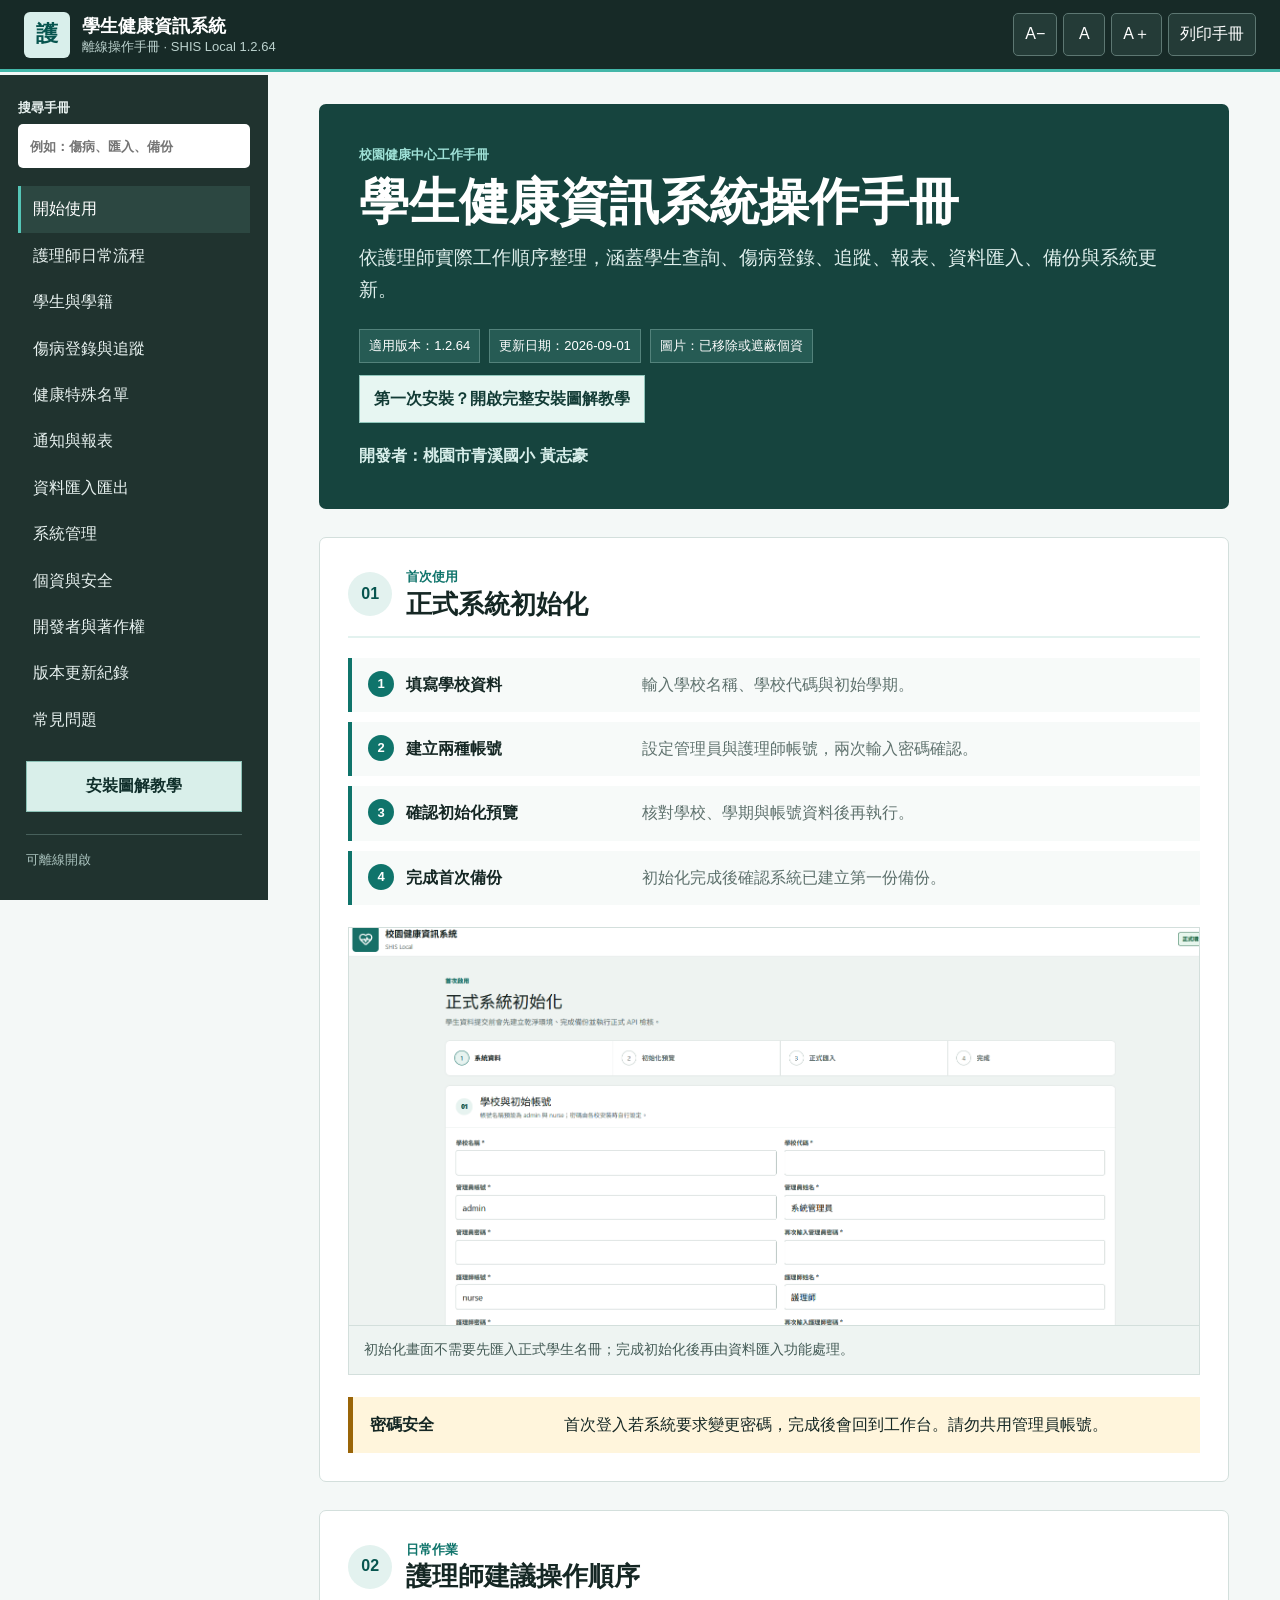
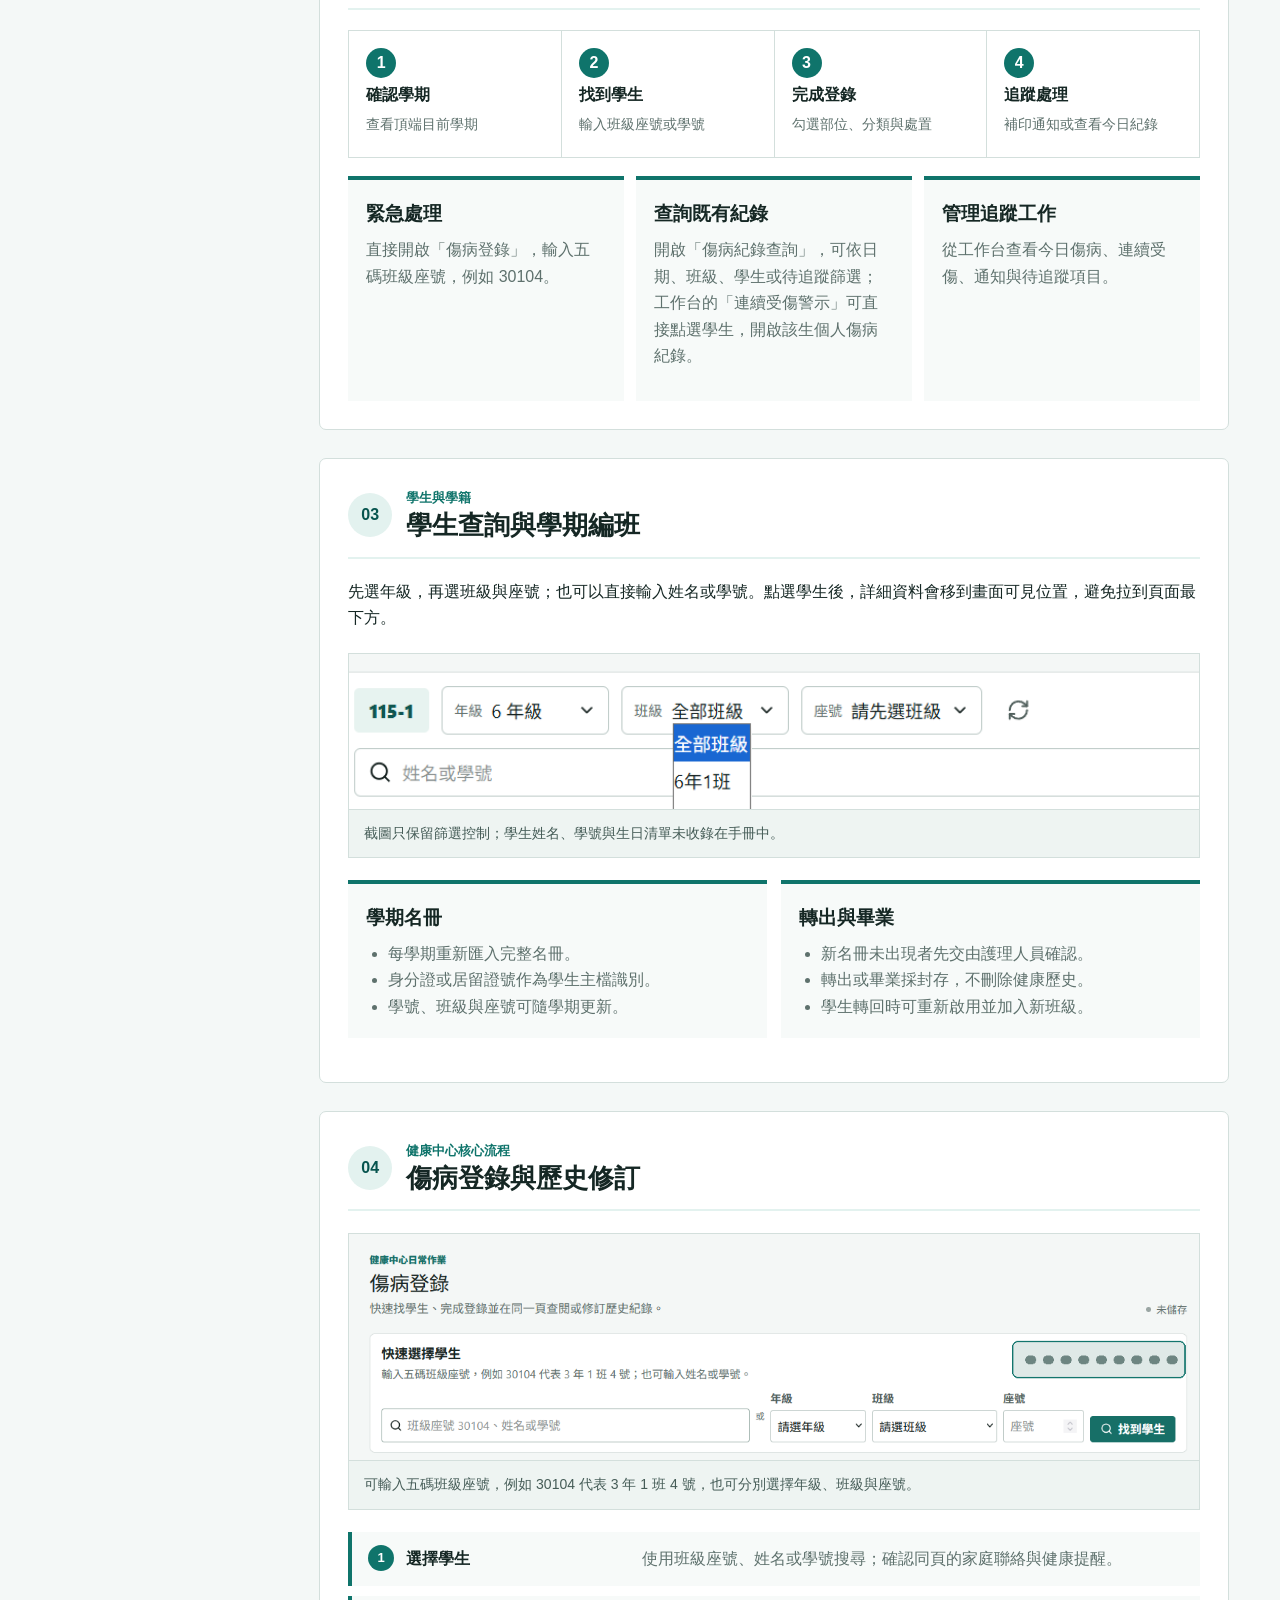
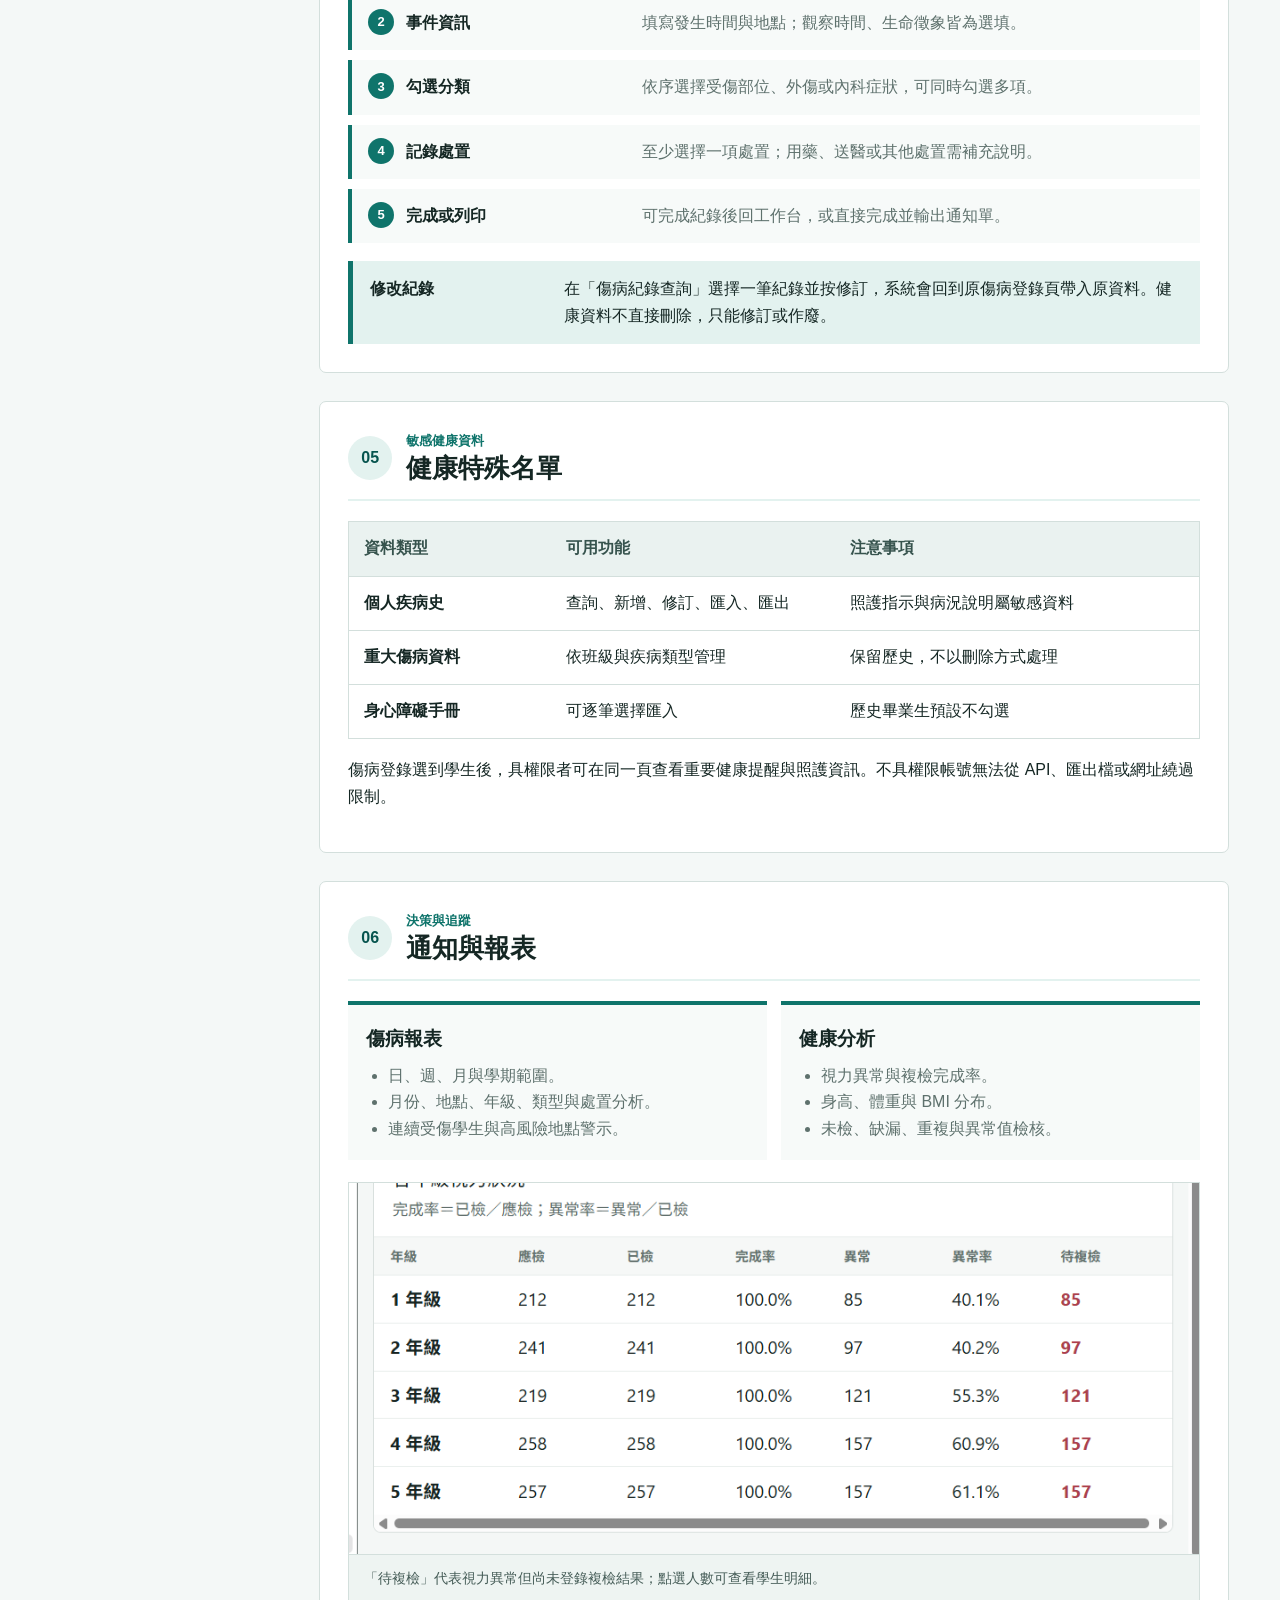
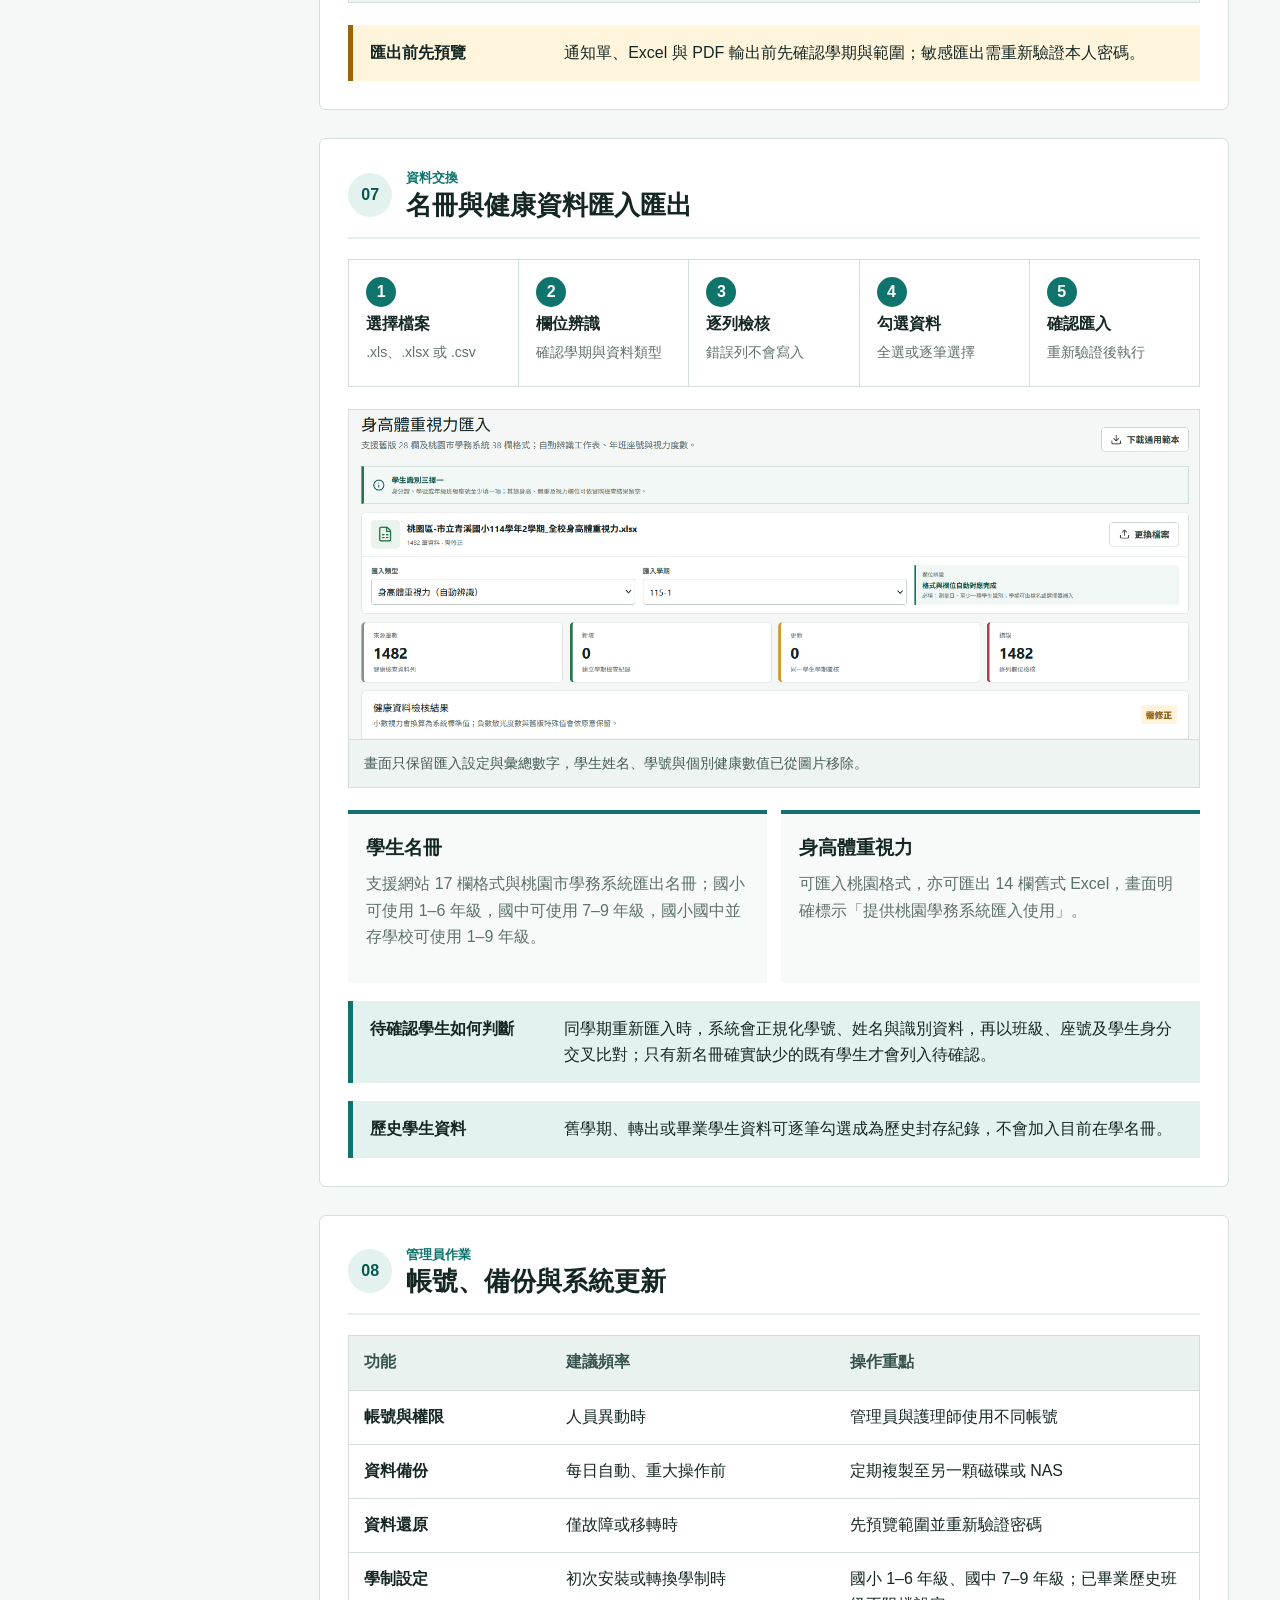
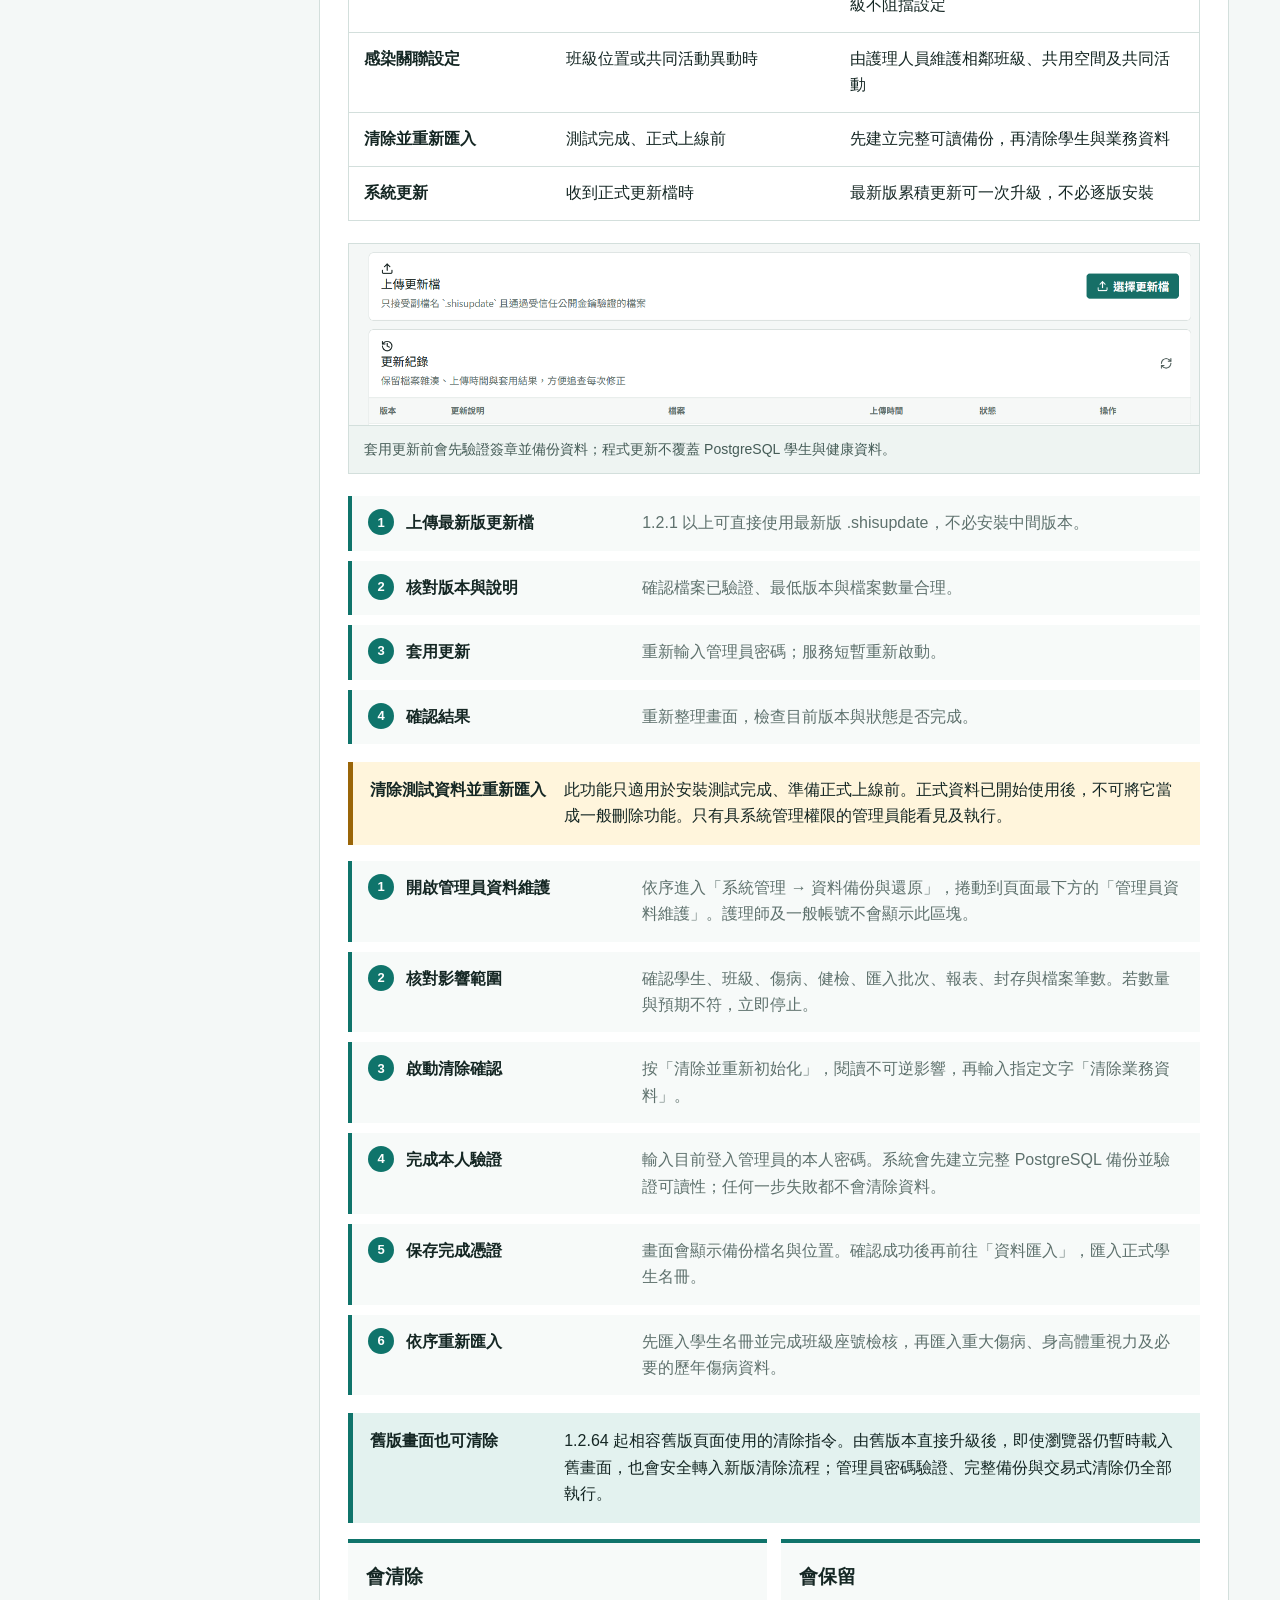
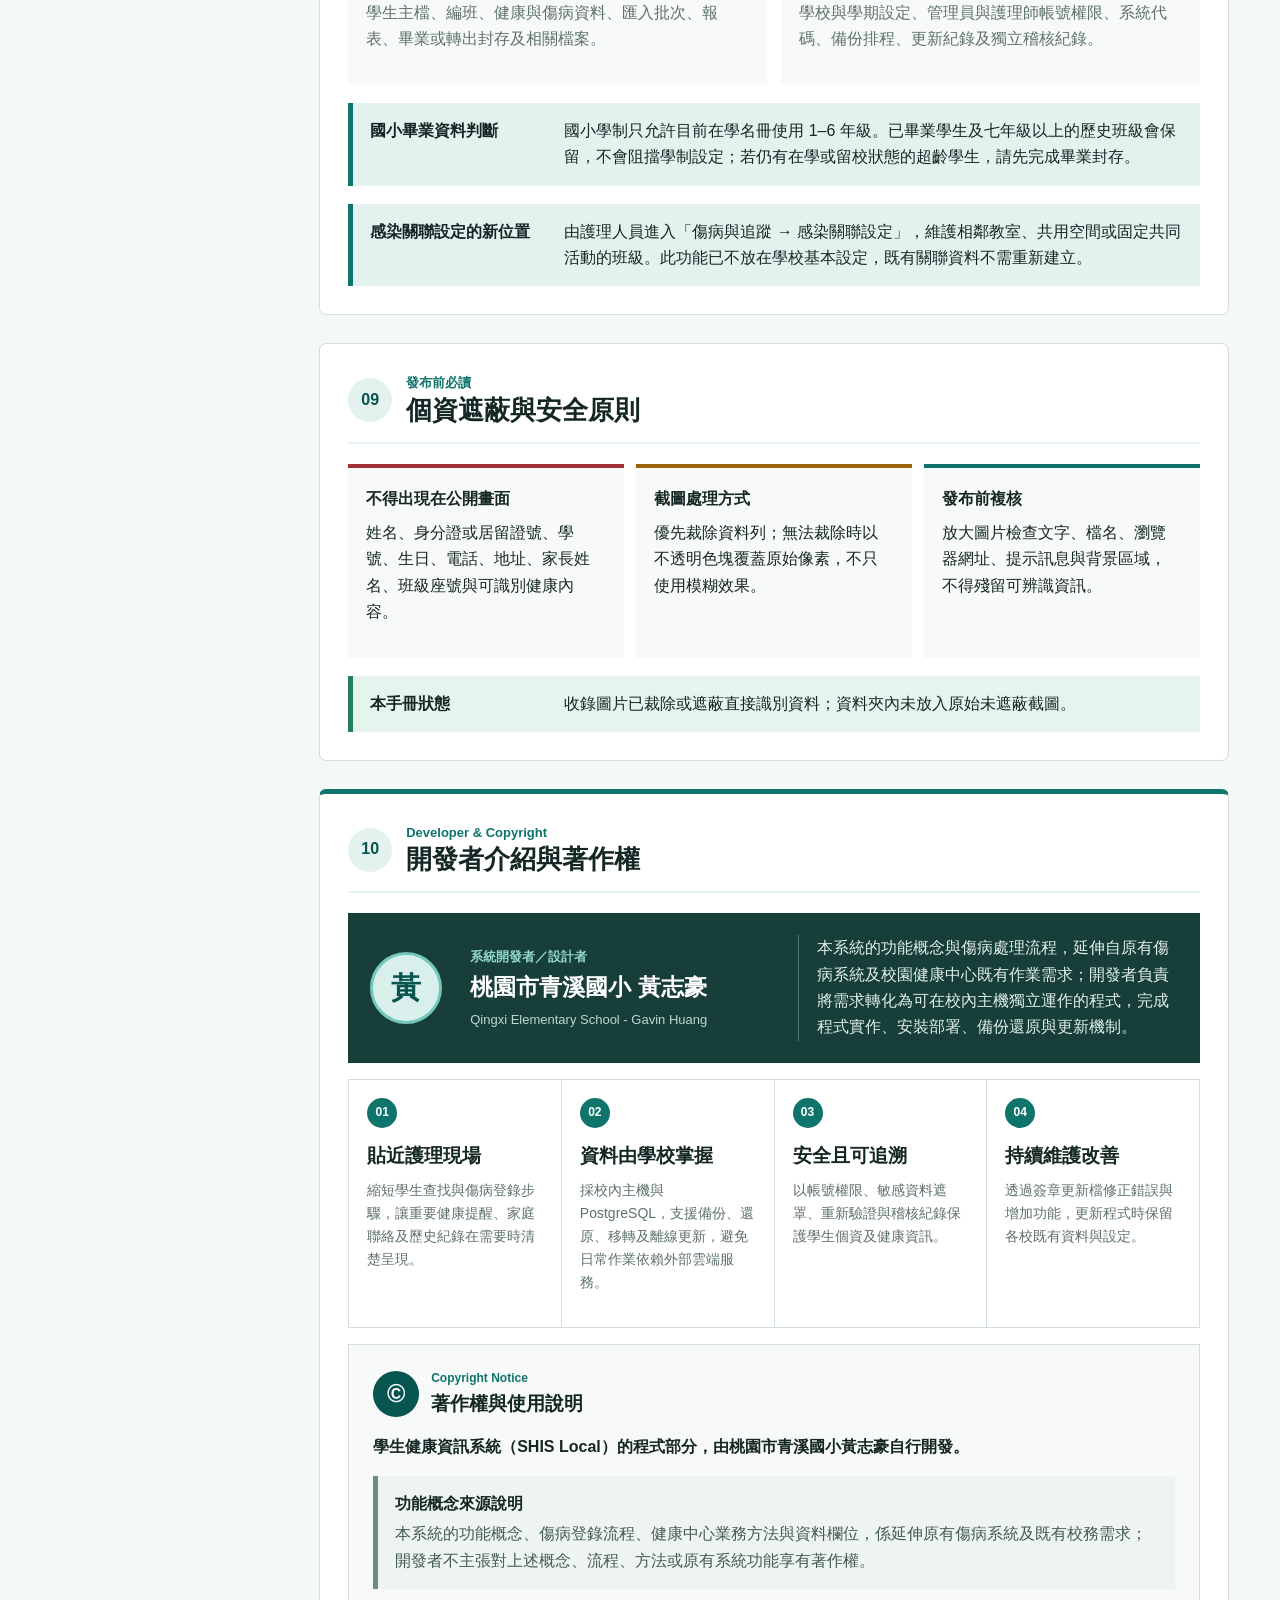
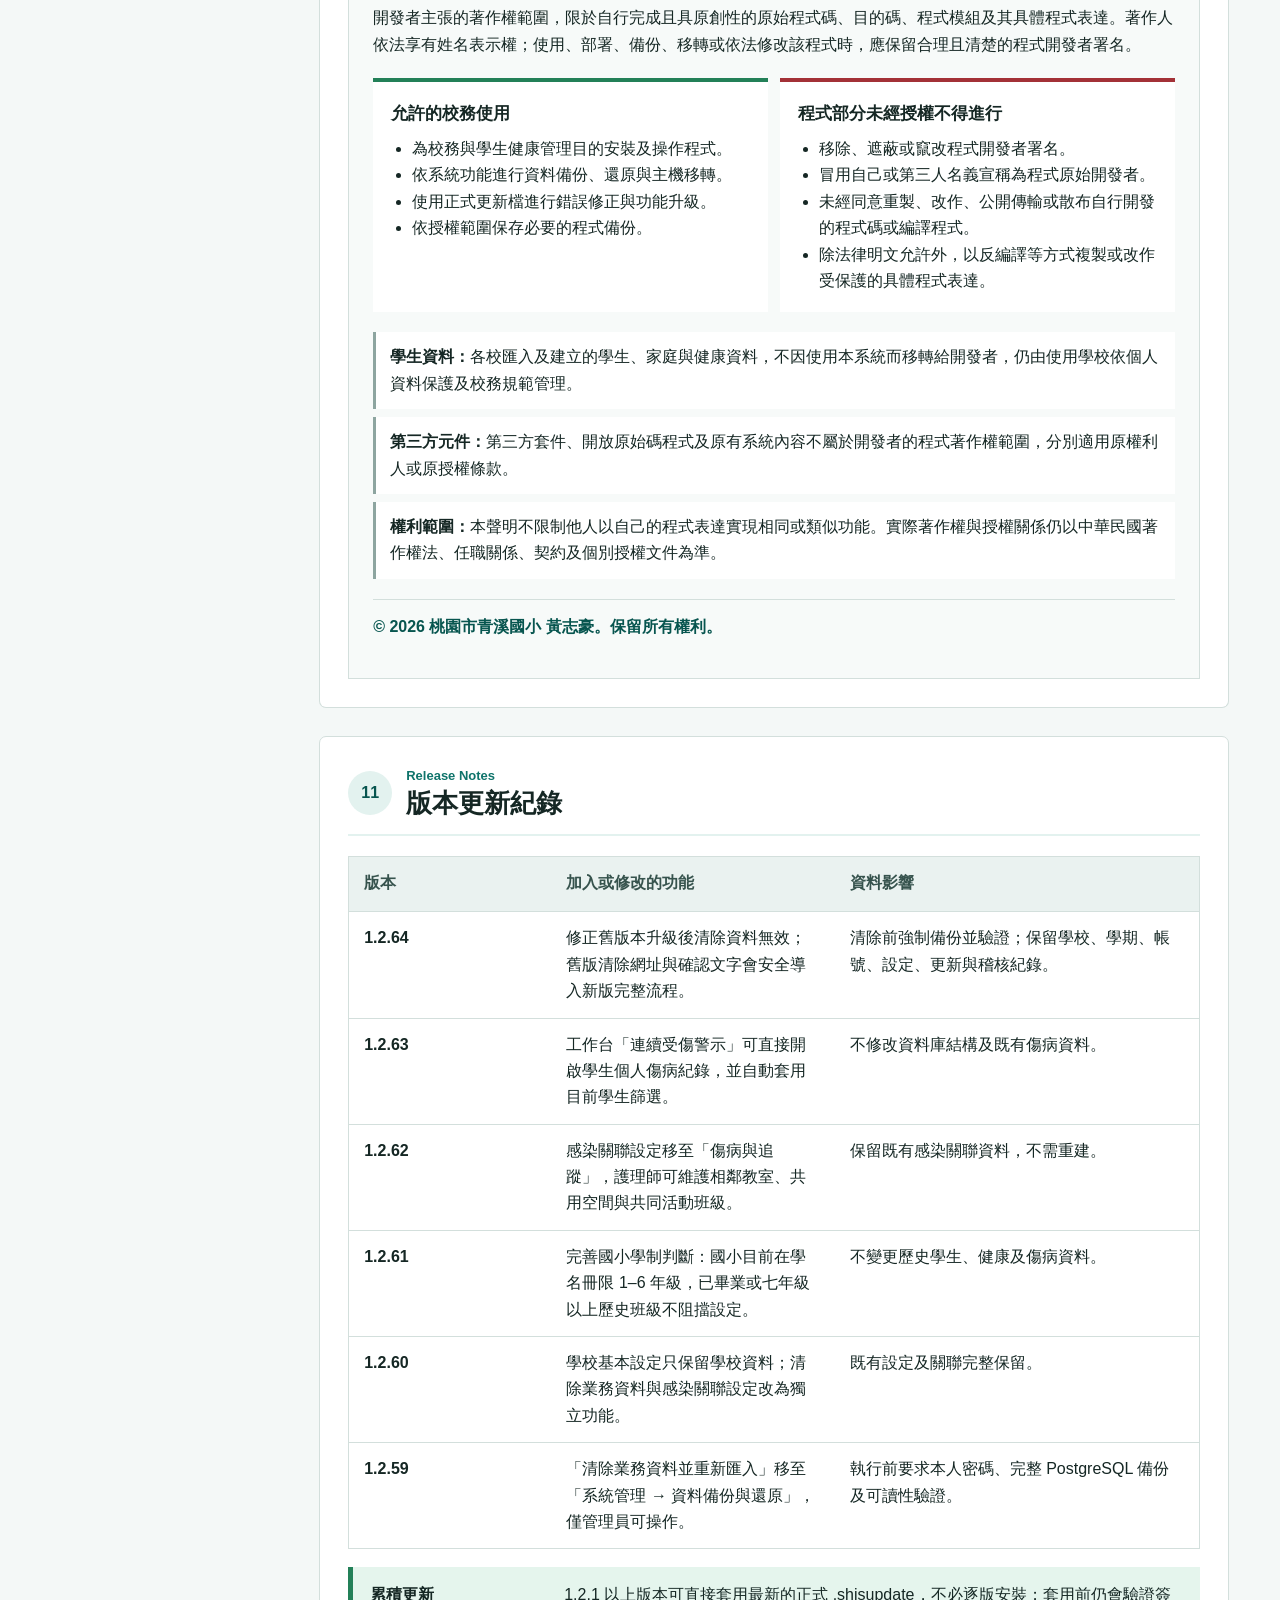
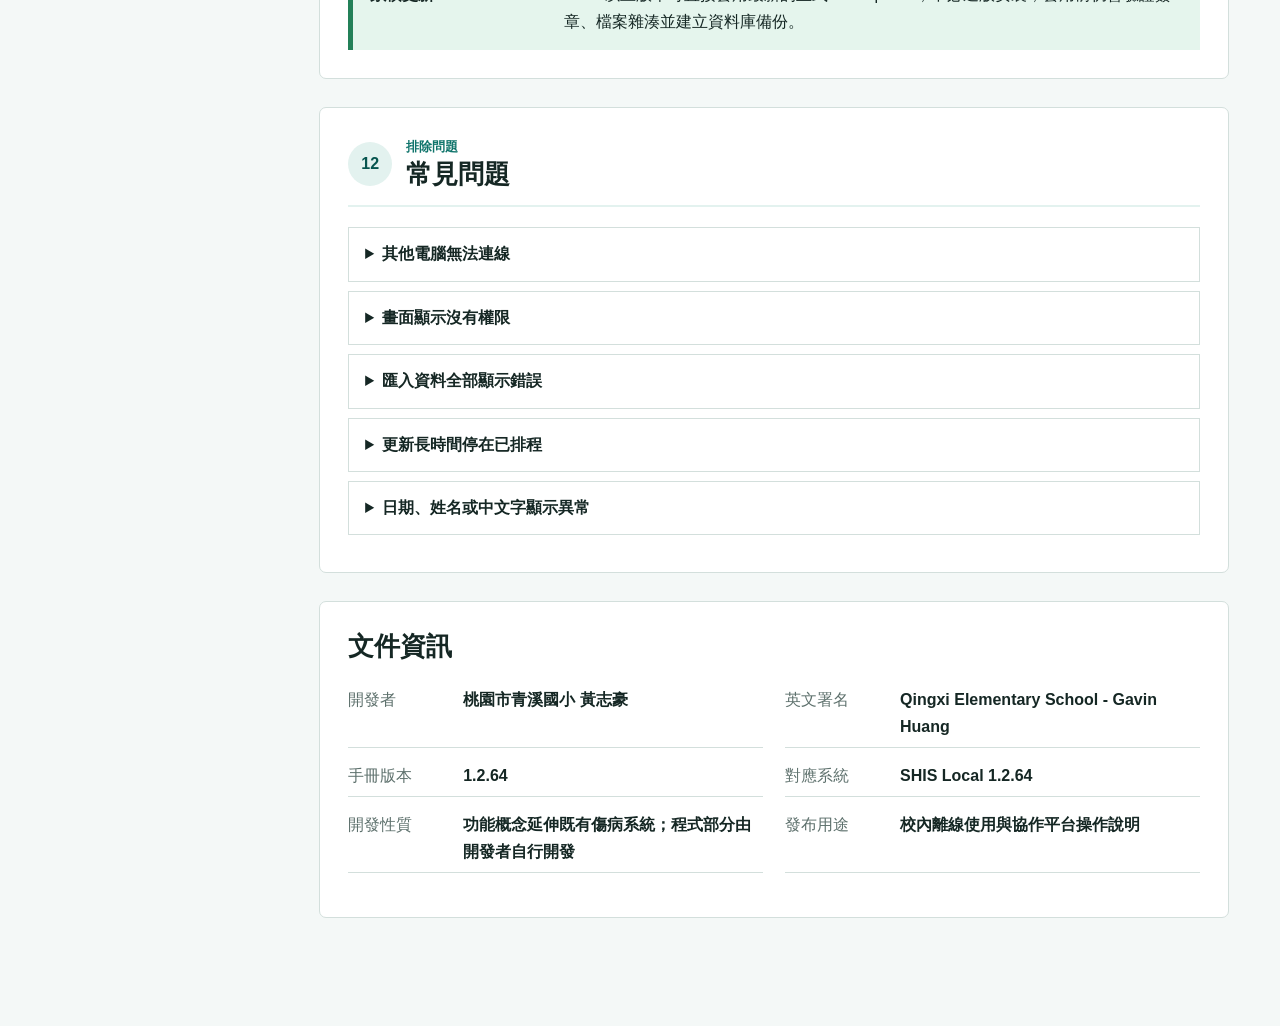
==== commit 24a23526: "docs: add version history through 1.2.64" ====
--- a/index.html
+++ b/index.html
@@ -14,7 +14,7 @@
     <div class="brand-mark" aria-hidden="true">護</div>
     <div class="brand-copy">
       <strong>學生健康資訊系統</strong>
-      <span>離線操作手冊 · SHIS Local 1.2.58</span>
+      <span>離線操作手冊 · SHIS Local 1.2.64</span>
     </div>
     <div class="header-actions" aria-label="手冊工具">
       <button id="font-down" type="button" title="縮小文字" aria-label="縮小文字">A−</button>
@@ -41,6 +41,7 @@
         <a href="#admin">系統管理</a>
         <a href="#privacy">個資與安全</a>
         <a href="#developer">開發者與著作權</a>
+        <a href="#versions">版本更新紀錄</a>
         <a href="#troubleshooting">常見問題</a>
       </nav>
       <a class="install-guide-link" href="install/">安裝圖解教學</a>
@@ -53,8 +54,8 @@
         <h1>學生健康資訊系統操作手冊</h1>
         <p class="lead">依護理師實際工作順序整理，涵蓋學生查詢、傷病登錄、追蹤、報表、資料匯入、備份與系統更新。</p>
         <div class="hero-status">
-          <span>適用版本：1.2.58</span>
-          <span>更新日期：2026-08-29</span>
+          <span>適用版本：1.2.64</span>
+          <span>更新日期：2026-09-01</span>
           <span>圖片：已移除或遮蔽個資</span>
         </div>
         <p><a class="hero-guide-link" href="install/">第一次安裝？開啟完整安裝圖解教學</a></p>
@@ -252,8 +253,22 @@
         </div>
       </section>
 
+      <section class="manual-section" id="versions" data-keywords="版本 更新紀錄 1.2.59 1.2.60 1.2.61 1.2.62 1.2.63 1.2.64 新增 修正">
+        <div class="section-title"><span>11</span><div><p>Release Notes</p><h2>版本更新紀錄</h2></div></div>
+        <div class="feature-table" role="table" aria-label="版本更新內容">
+          <div class="feature-row header" role="row"><span>版本</span><span>加入或修改的功能</span><span>資料影響</span></div>
+          <div class="feature-row" role="row"><strong>1.2.64</strong><span>修正舊版本升級後清除資料無效；舊版清除網址與確認文字會安全導入新版完整流程。</span><span>清除前強制備份並驗證；保留學校、學期、帳號、設定、更新與稽核紀錄。</span></div>
+          <div class="feature-row" role="row"><strong>1.2.63</strong><span>工作台「連續受傷警示」可直接開啟學生個人傷病紀錄，並自動套用目前學生篩選。</span><span>不修改資料庫結構及既有傷病資料。</span></div>
+          <div class="feature-row" role="row"><strong>1.2.62</strong><span>感染關聯設定移至「傷病與追蹤」，護理師可維護相鄰教室、共用空間與共同活動班級。</span><span>保留既有感染關聯資料，不需重建。</span></div>
+          <div class="feature-row" role="row"><strong>1.2.61</strong><span>完善國小學制判斷：國小目前在學名冊限 1–6 年級，已畢業或七年級以上歷史班級不阻擋設定。</span><span>不變更歷史學生、健康及傷病資料。</span></div>
+          <div class="feature-row" role="row"><strong>1.2.60</strong><span>學校基本設定只保留學校資料；清除業務資料與感染關聯設定改為獨立功能。</span><span>既有設定及關聯完整保留。</span></div>
+          <div class="feature-row" role="row"><strong>1.2.59</strong><span>「清除業務資料並重新匯入」移至「系統管理 → 資料備份與還原」，僅管理員可操作。</span><span>執行前要求本人密碼、完整 PostgreSQL 備份及可讀性驗證。</span></div>
+        </div>
+        <div class="callout success"><strong>累積更新</strong><span>1.2.1 以上版本可直接套用最新的正式 .shisupdate，不必逐版安裝；套用前仍會驗證簽章、檔案雜湊並建立資料庫備份。</span></div>
+      </section>
+
       <section class="manual-section" id="troubleshooting" data-keywords="問題 無法 登入 空白 連線 更新 匯入 權限 防火牆">
-        <div class="section-title"><span>11</span><div><p>排除問題</p><h2>常見問題</h2></div></div>
+        <div class="section-title"><span>12</span><div><p>排除問題</p><h2>常見問題</h2></div></div>
         <details><summary>其他電腦無法連線</summary><p>確認主機服務已啟動、網址使用主機固定 IP 與 3000 連接埠，並檢查 Windows 防火牆允許校內子網路連入。</p></details>
         <details><summary>畫面顯示沒有權限</summary><p>確認目前登入帳號角色；護理師不應看到帳號管理、系統設定、備份還原或系統更新等管理功能。</p></details>
         <details><summary>匯入資料全部顯示錯誤</summary><p>先確認匯入學期、檔案格式與學生名冊是否一致。錯誤列不會寫入，可修正共同原因後重新檢核。</p></details>
@@ -263,7 +278,7 @@
 
       <section class="manual-section document-control" aria-label="文件資訊">
         <h2>文件資訊</h2>
-        <dl><div><dt>開發者</dt><dd>桃園市青溪國小 黃志豪</dd></div><div><dt>英文署名</dt><dd>Qingxi Elementary School - Gavin Huang</dd></div><div><dt>手冊版本</dt><dd>1.2.58</dd></div><div><dt>對應系統</dt><dd>SHIS Local 1.2.58</dd></div><div><dt>開發性質</dt><dd>功能概念延伸既有傷病系統；程式部分由開發者自行開發</dd></div><div><dt>發布用途</dt><dd>校內離線使用與協作平台操作說明</dd></div></dl>
+        <dl><div><dt>開發者</dt><dd>桃園市青溪國小 黃志豪</dd></div><div><dt>英文署名</dt><dd>Qingxi Elementary School - Gavin Huang</dd></div><div><dt>手冊版本</dt><dd>1.2.64</dd></div><div><dt>對應系統</dt><dd>SHIS Local 1.2.64</dd></div><div><dt>開發性質</dt><dd>功能概念延伸既有傷病系統；程式部分由開發者自行開發</dd></div><div><dt>發布用途</dt><dd>校內離線使用與協作平台操作說明</dd></div></dl>
       </section>
 
       <p id="no-results" class="no-results" hidden>找不到符合的章節，請更換搜尋文字。</p>
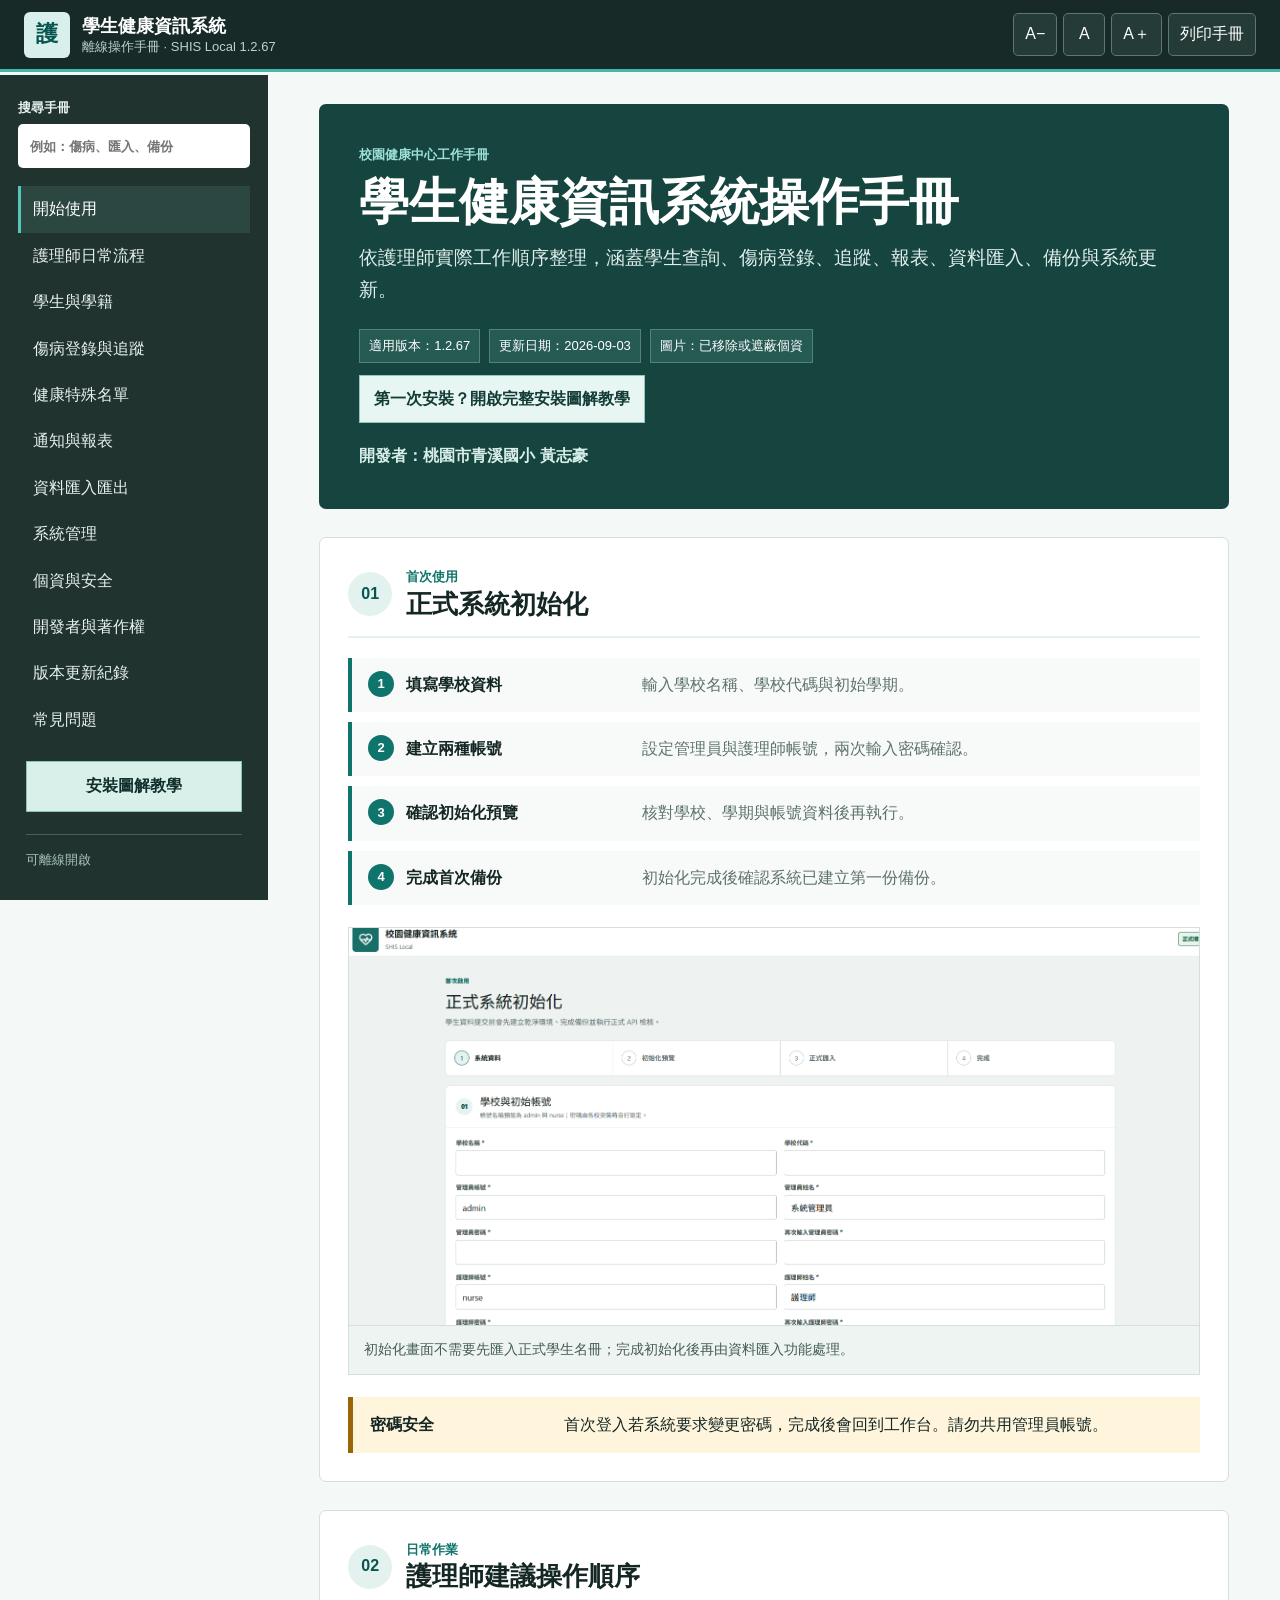
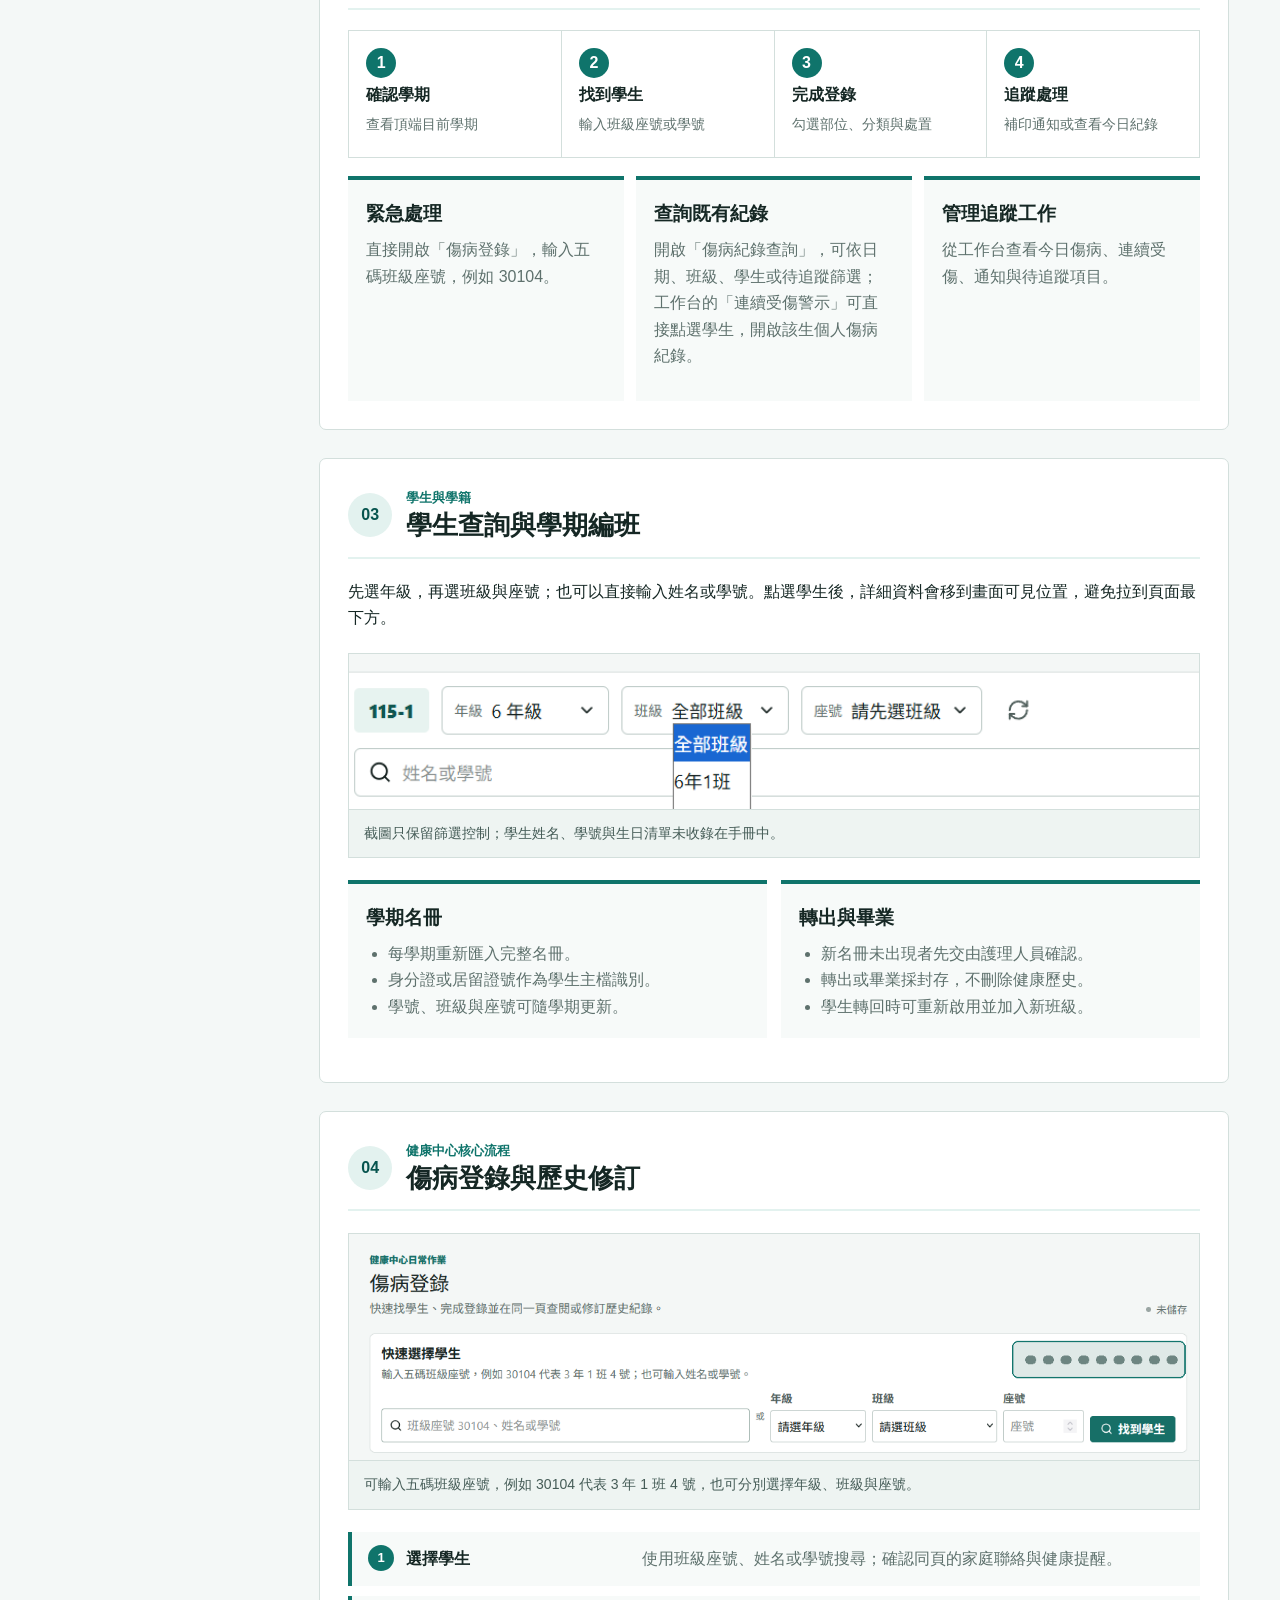
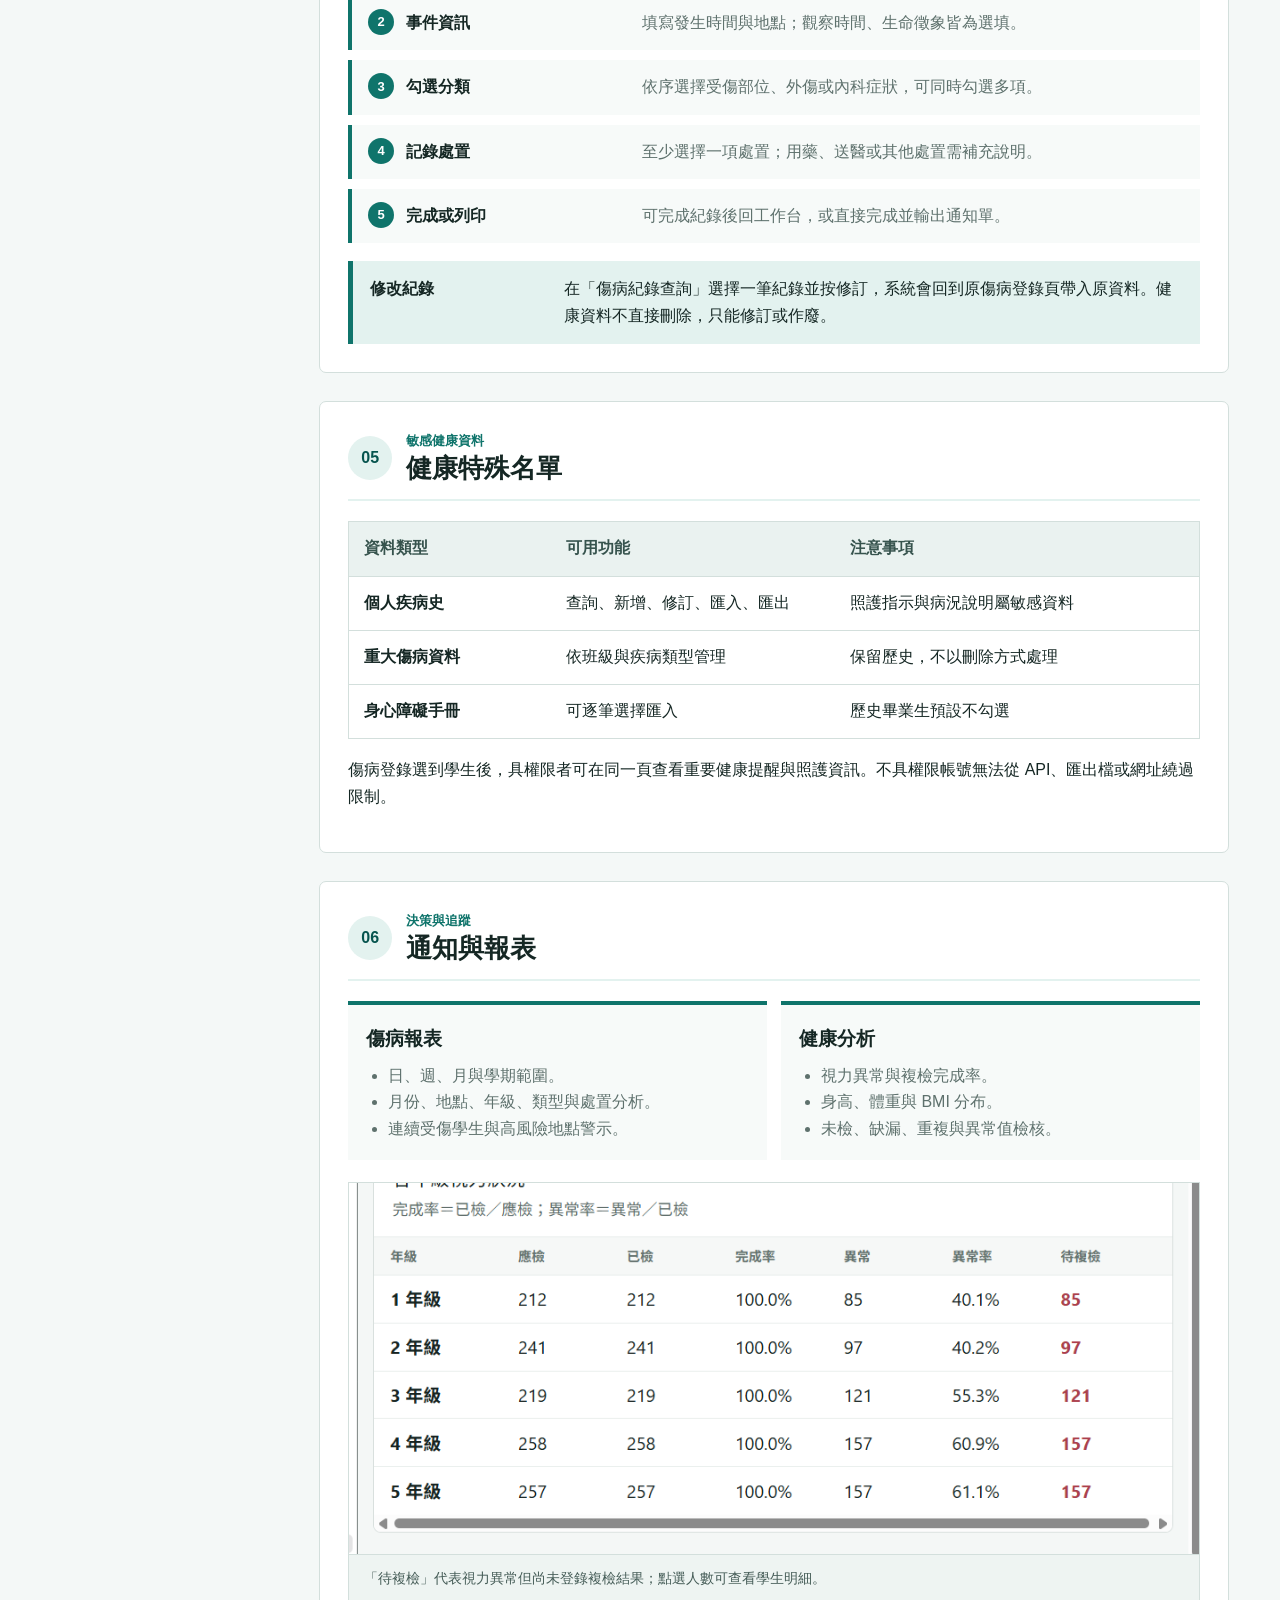
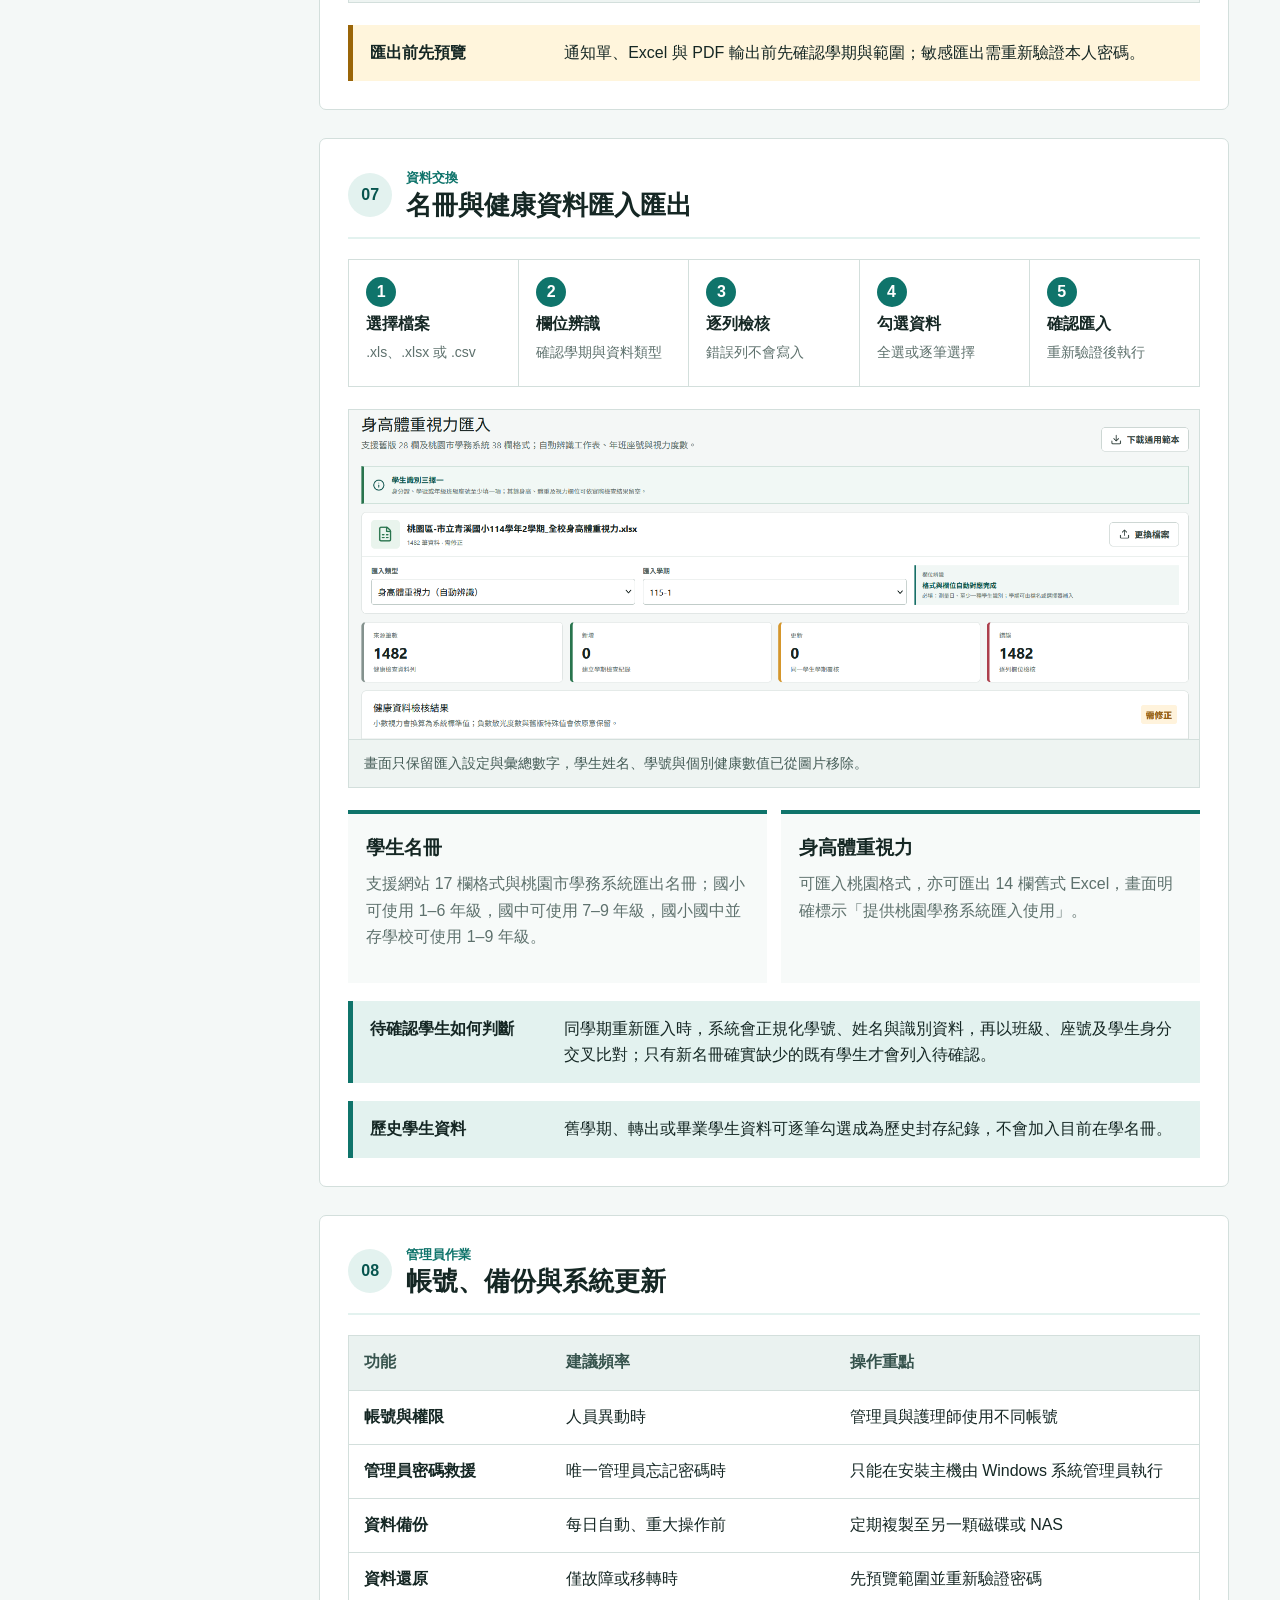
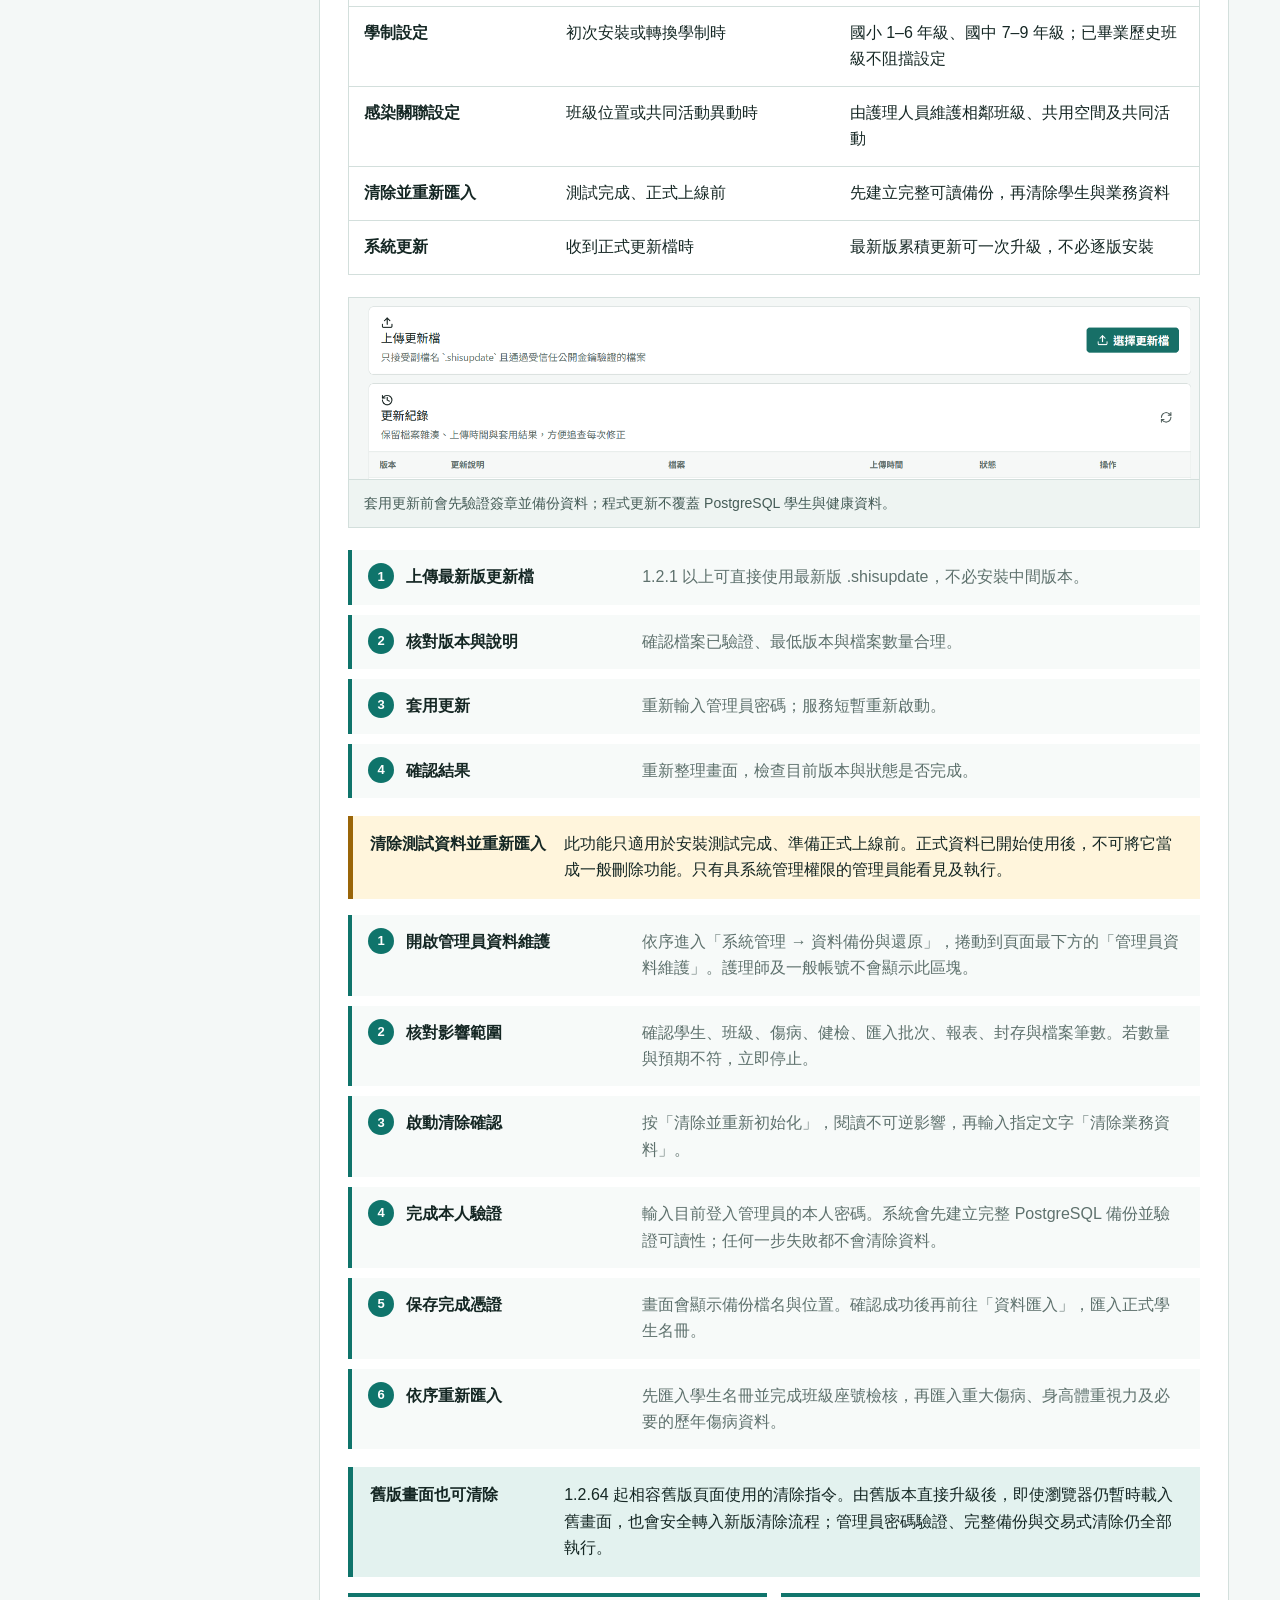
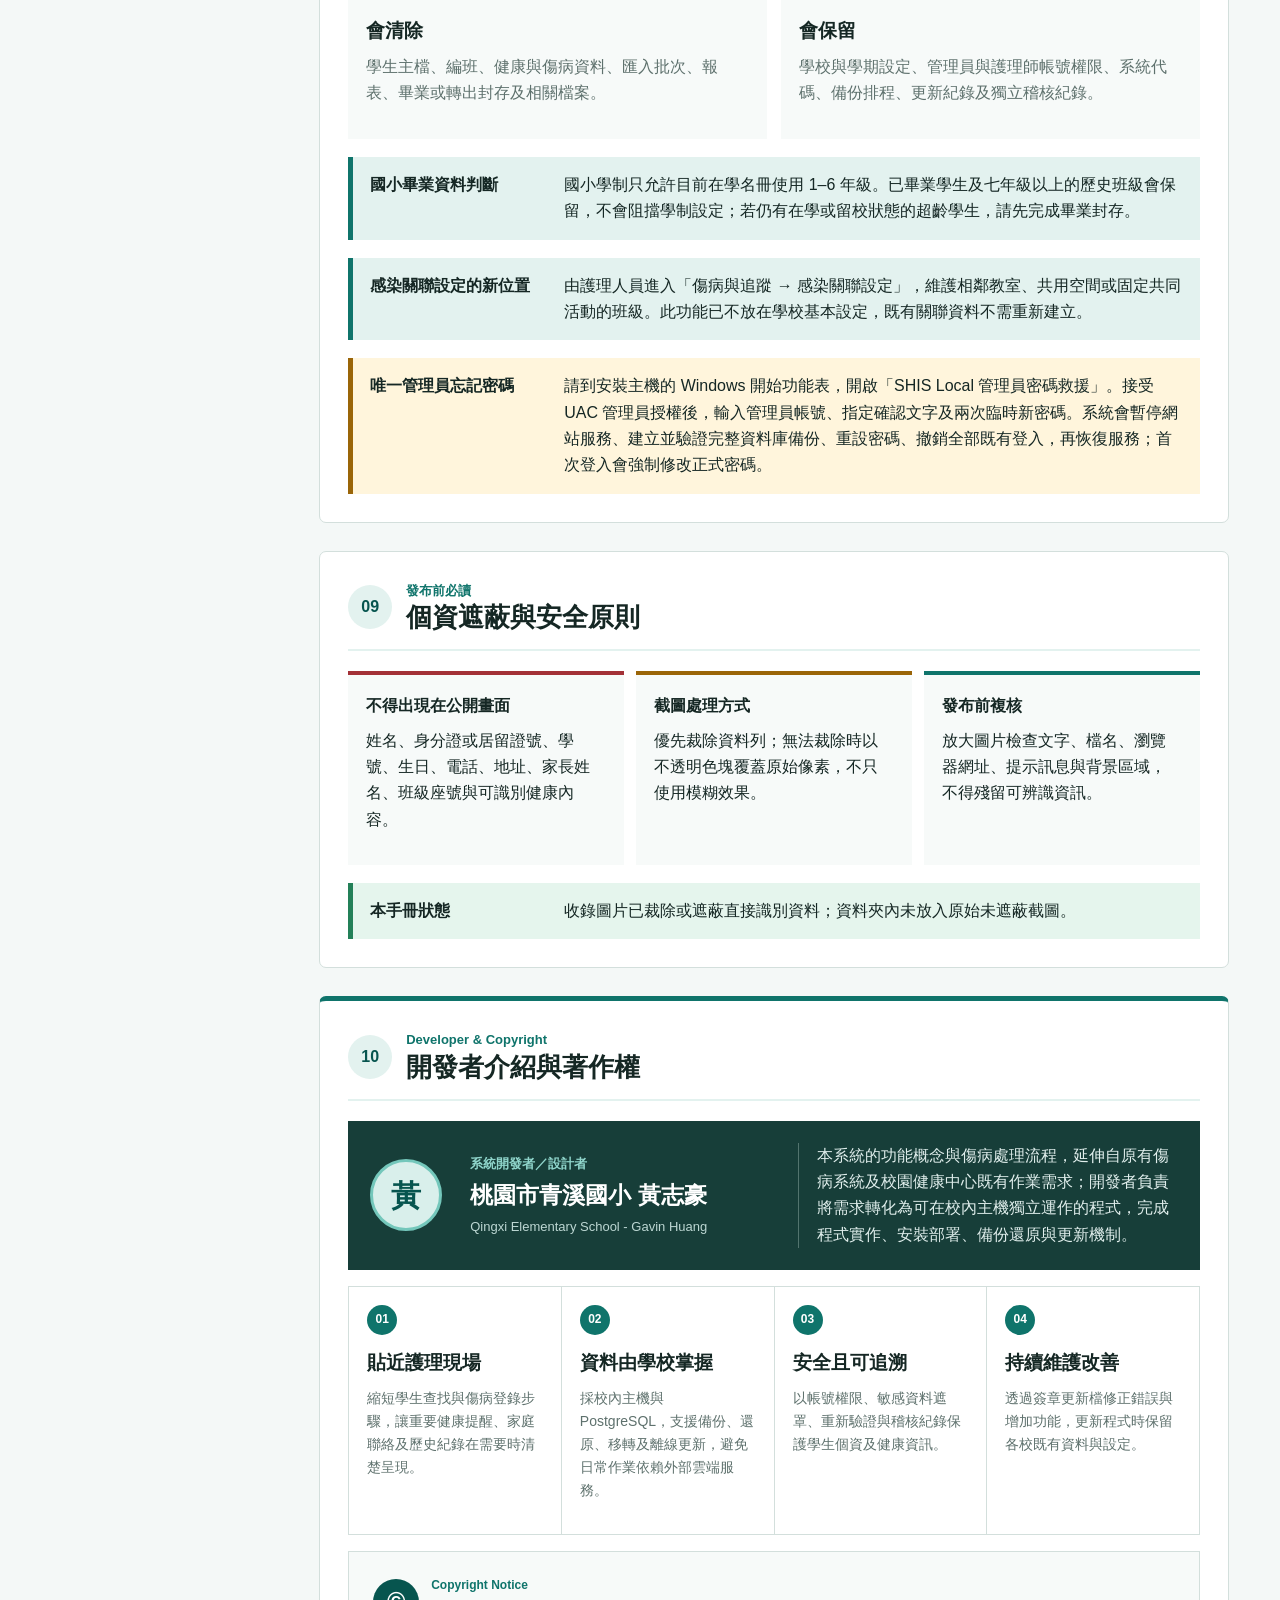
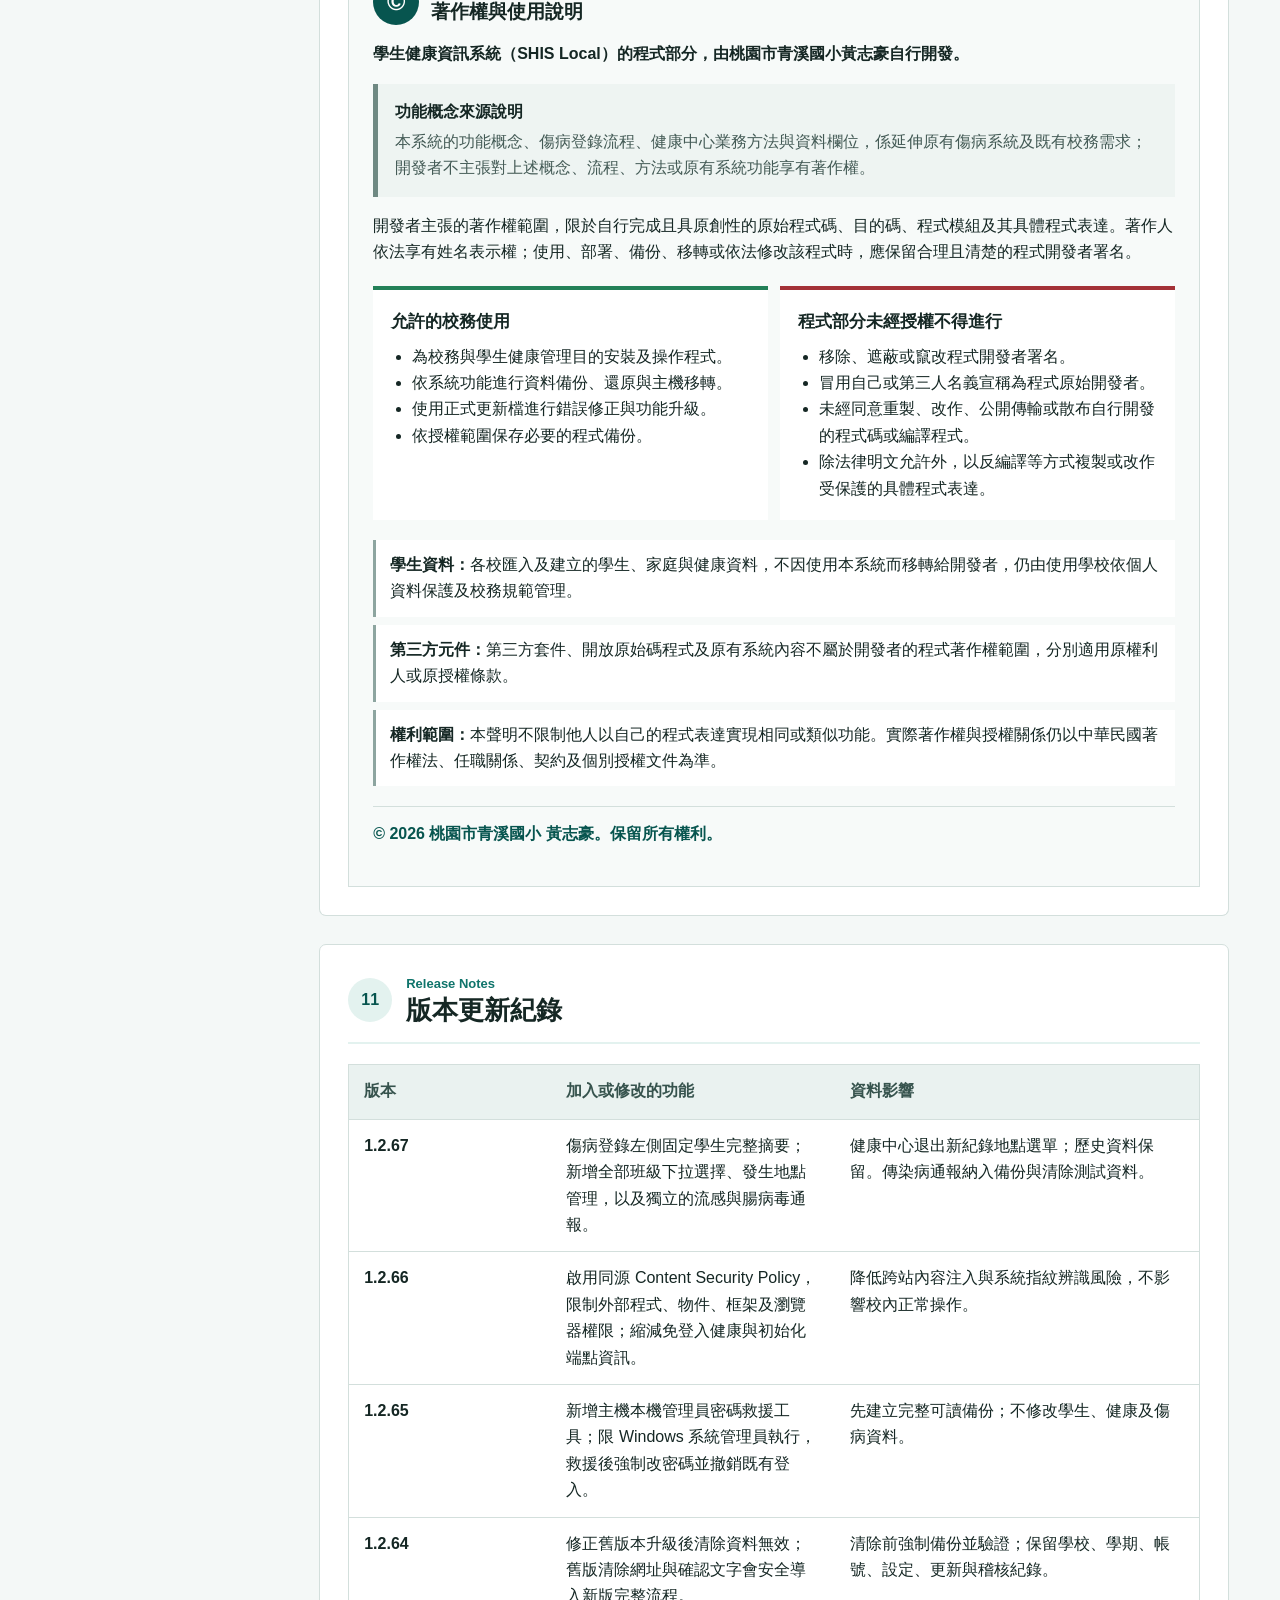
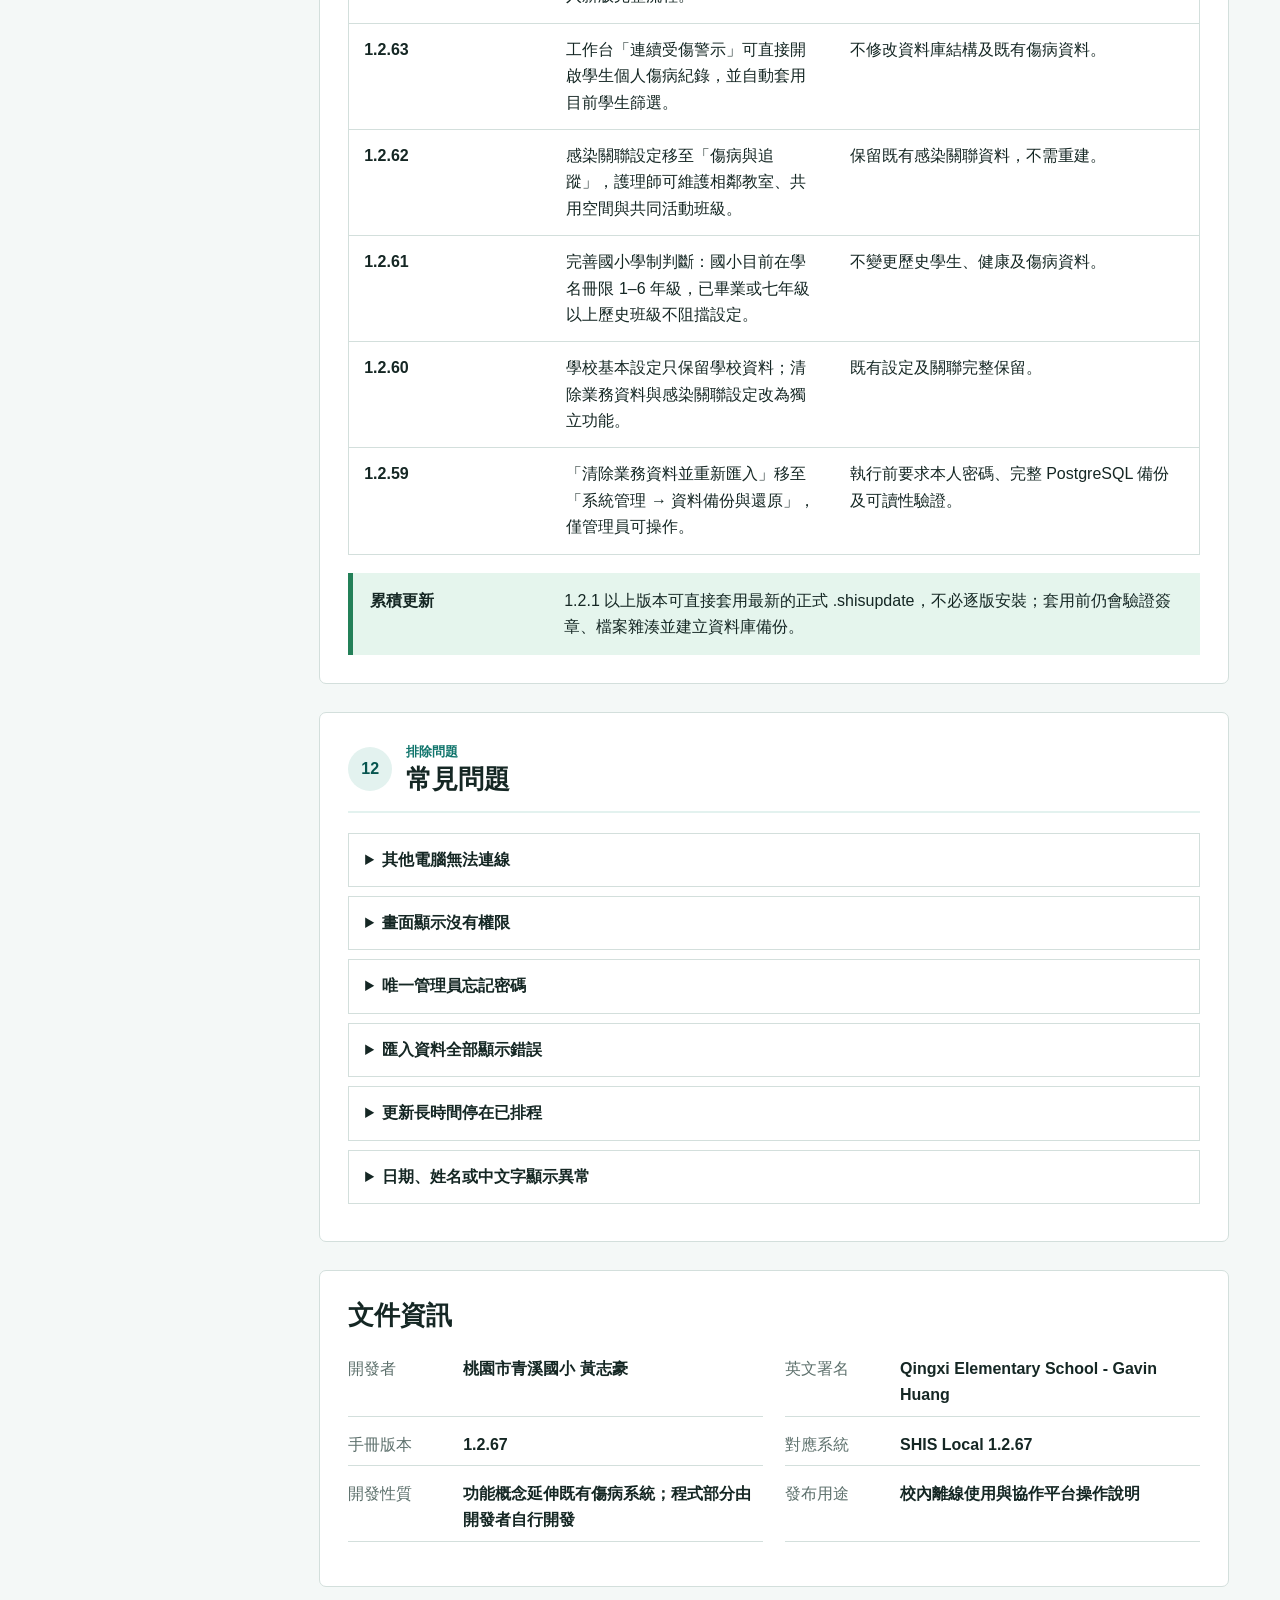
==== commit 01b77a37: "docs: update manual for SHIS Local 1.2.67" ====
--- a/index.html
+++ b/index.html
@@ -14,7 +14,7 @@
     <div class="brand-mark" aria-hidden="true">護</div>
     <div class="brand-copy">
       <strong>學生健康資訊系統</strong>
-      <span>離線操作手冊 · SHIS Local 1.2.64</span>
+      <span>離線操作手冊 · SHIS Local 1.2.67</span>
     </div>
     <div class="header-actions" aria-label="手冊工具">
       <button id="font-down" type="button" title="縮小文字" aria-label="縮小文字">A−</button>
@@ -54,8 +54,8 @@
         <h1>學生健康資訊系統操作手冊</h1>
         <p class="lead">依護理師實際工作順序整理，涵蓋學生查詢、傷病登錄、追蹤、報表、資料匯入、備份與系統更新。</p>
         <div class="hero-status">
-          <span>適用版本：1.2.64</span>
-          <span>更新日期：2026-09-01</span>
+          <span>適用版本：1.2.67</span>
+          <span>更新日期：2026-09-03</span>
           <span>圖片：已移除或遮蔽個資</span>
         </div>
         <p><a class="hero-guide-link" href="install/">第一次安裝？開啟完整安裝圖解教學</a></p>
@@ -171,6 +171,7 @@
         <div class="feature-table" role="table" aria-label="系統管理作業">
           <div class="feature-row header" role="row"><span>功能</span><span>建議頻率</span><span>操作重點</span></div>
           <div class="feature-row" role="row"><strong>帳號與權限</strong><span>人員異動時</span><span>管理員與護理師使用不同帳號</span></div>
+          <div class="feature-row" role="row"><strong>管理員密碼救援</strong><span>唯一管理員忘記密碼時</span><span>只能在安裝主機由 Windows 系統管理員執行</span></div>
           <div class="feature-row" role="row"><strong>資料備份</strong><span>每日自動、重大操作前</span><span>定期複製至另一顆磁碟或 NAS</span></div>
           <div class="feature-row" role="row"><strong>資料還原</strong><span>僅故障或移轉時</span><span>先預覽範圍並重新驗證密碼</span></div>
           <div class="feature-row" role="row"><strong>學制設定</strong><span>初次安裝或轉換學制時</span><span>國小 1–6 年級、國中 7–9 年級；已畢業歷史班級不阻擋設定</span></div>
@@ -204,6 +205,7 @@
         </div>
         <div class="callout info"><strong>國小畢業資料判斷</strong><span>國小學制只允許目前在學名冊使用 1–6 年級。已畢業學生及七年級以上的歷史班級會保留，不會阻擋學制設定；若仍有在學或留校狀態的超齡學生，請先完成畢業封存。</span></div>
         <div class="callout info"><strong>感染關聯設定的新位置</strong><span>由護理人員進入「傷病與追蹤 → 感染關聯設定」，維護相鄰教室、共用空間或固定共同活動的班級。此功能已不放在學校基本設定，既有關聯資料不需重新建立。</span></div>
+        <div class="callout warning"><strong>唯一管理員忘記密碼</strong><span>請到安裝主機的 Windows 開始功能表，開啟「SHIS Local 管理員密碼救援」。接受 UAC 管理員授權後，輸入管理員帳號、指定確認文字及兩次臨時新密碼。系統會暫停網站服務、建立並驗證完整資料庫備份、重設密碼、撤銷全部既有登入，再恢復服務；首次登入會強制修改正式密碼。</span></div>
       </section>
 
       <section class="manual-section" id="privacy" data-keywords="個資 遮蔽 安全 身分證 電話 地址 健康資料 截圖 協作平台">
@@ -253,10 +255,13 @@
         </div>
       </section>
 
-      <section class="manual-section" id="versions" data-keywords="版本 更新紀錄 1.2.59 1.2.60 1.2.61 1.2.62 1.2.63 1.2.64 新增 修正">
+      <section class="manual-section" id="versions" data-keywords="版本 更新紀錄 1.2.59 1.2.60 1.2.61 1.2.62 1.2.63 1.2.64 1.2.65 1.2.66 1.2.67 新增 修正">
         <div class="section-title"><span>11</span><div><p>Release Notes</p><h2>版本更新紀錄</h2></div></div>
         <div class="feature-table" role="table" aria-label="版本更新內容">
           <div class="feature-row header" role="row"><span>版本</span><span>加入或修改的功能</span><span>資料影響</span></div>
+          <div class="feature-row" role="row"><strong>1.2.67</strong><span>傷病登錄左側固定學生完整摘要；新增全部班級下拉選擇、發生地點管理，以及獨立的流感與腸病毒通報。</span><span>健康中心退出新紀錄地點選單；歷史資料保留。傳染病通報納入備份與清除測試資料。</span></div>
+          <div class="feature-row" role="row"><strong>1.2.66</strong><span>啟用同源 Content Security Policy，限制外部程式、物件、框架及瀏覽器權限；縮減免登入健康與初始化端點資訊。</span><span>降低跨站內容注入與系統指紋辨識風險，不影響校內正常操作。</span></div>
+          <div class="feature-row" role="row"><strong>1.2.65</strong><span>新增主機本機管理員密碼救援工具；限 Windows 系統管理員執行，救援後強制改密碼並撤銷既有登入。</span><span>先建立完整可讀備份；不修改學生、健康及傷病資料。</span></div>
           <div class="feature-row" role="row"><strong>1.2.64</strong><span>修正舊版本升級後清除資料無效；舊版清除網址與確認文字會安全導入新版完整流程。</span><span>清除前強制備份並驗證；保留學校、學期、帳號、設定、更新與稽核紀錄。</span></div>
           <div class="feature-row" role="row"><strong>1.2.63</strong><span>工作台「連續受傷警示」可直接開啟學生個人傷病紀錄，並自動套用目前學生篩選。</span><span>不修改資料庫結構及既有傷病資料。</span></div>
           <div class="feature-row" role="row"><strong>1.2.62</strong><span>感染關聯設定移至「傷病與追蹤」，護理師可維護相鄰教室、共用空間與共同活動班級。</span><span>保留既有感染關聯資料，不需重建。</span></div>
@@ -271,6 +276,7 @@
         <div class="section-title"><span>12</span><div><p>排除問題</p><h2>常見問題</h2></div></div>
         <details><summary>其他電腦無法連線</summary><p>確認主機服務已啟動、網址使用主機固定 IP 與 3000 連接埠，並檢查 Windows 防火牆允許校內子網路連入。</p></details>
         <details><summary>畫面顯示沒有權限</summary><p>確認目前登入帳號角色；護理師不應看到帳號管理、系統設定、備份還原或系統更新等管理功能。</p></details>
+        <details><summary>唯一管理員忘記密碼</summary><p>不能從其他電腦或登入頁直接重設。請在安裝主機使用 Windows 開始功能表的「SHIS Local 管理員密碼救援」，完成本機管理員驗證、備份與臨時密碼設定。若找不到工具，先使用最新版完整安裝程式修復。</p></details>
         <details><summary>匯入資料全部顯示錯誤</summary><p>先確認匯入學期、檔案格式與學生名冊是否一致。錯誤列不會寫入，可修正共同原因後重新檢核。</p></details>
         <details><summary>更新長時間停在已排程</summary><p>服務更新時可能短暫無法連線。等待數分鐘後重新整理；若仍未完成，由管理員查看更新紀錄與安裝記錄。</p></details>
         <details><summary>日期、姓名或中文字顯示異常</summary><p>確認使用支援 UTF-8 的新版瀏覽器。Excel 匯入請避免以文字編輯器改存造成編碼或日期型態變化。</p></details>
@@ -278,7 +284,7 @@
 
       <section class="manual-section document-control" aria-label="文件資訊">
         <h2>文件資訊</h2>
-        <dl><div><dt>開發者</dt><dd>桃園市青溪國小 黃志豪</dd></div><div><dt>英文署名</dt><dd>Qingxi Elementary School - Gavin Huang</dd></div><div><dt>手冊版本</dt><dd>1.2.64</dd></div><div><dt>對應系統</dt><dd>SHIS Local 1.2.64</dd></div><div><dt>開發性質</dt><dd>功能概念延伸既有傷病系統；程式部分由開發者自行開發</dd></div><div><dt>發布用途</dt><dd>校內離線使用與協作平台操作說明</dd></div></dl>
+        <dl><div><dt>開發者</dt><dd>桃園市青溪國小 黃志豪</dd></div><div><dt>英文署名</dt><dd>Qingxi Elementary School - Gavin Huang</dd></div><div><dt>手冊版本</dt><dd>1.2.67</dd></div><div><dt>對應系統</dt><dd>SHIS Local 1.2.67</dd></div><div><dt>開發性質</dt><dd>功能概念延伸既有傷病系統；程式部分由開發者自行開發</dd></div><div><dt>發布用途</dt><dd>校內離線使用與協作平台操作說明</dd></div></dl>
       </section>
 
       <p id="no-results" class="no-results" hidden>找不到符合的章節，請更換搜尋文字。</p>
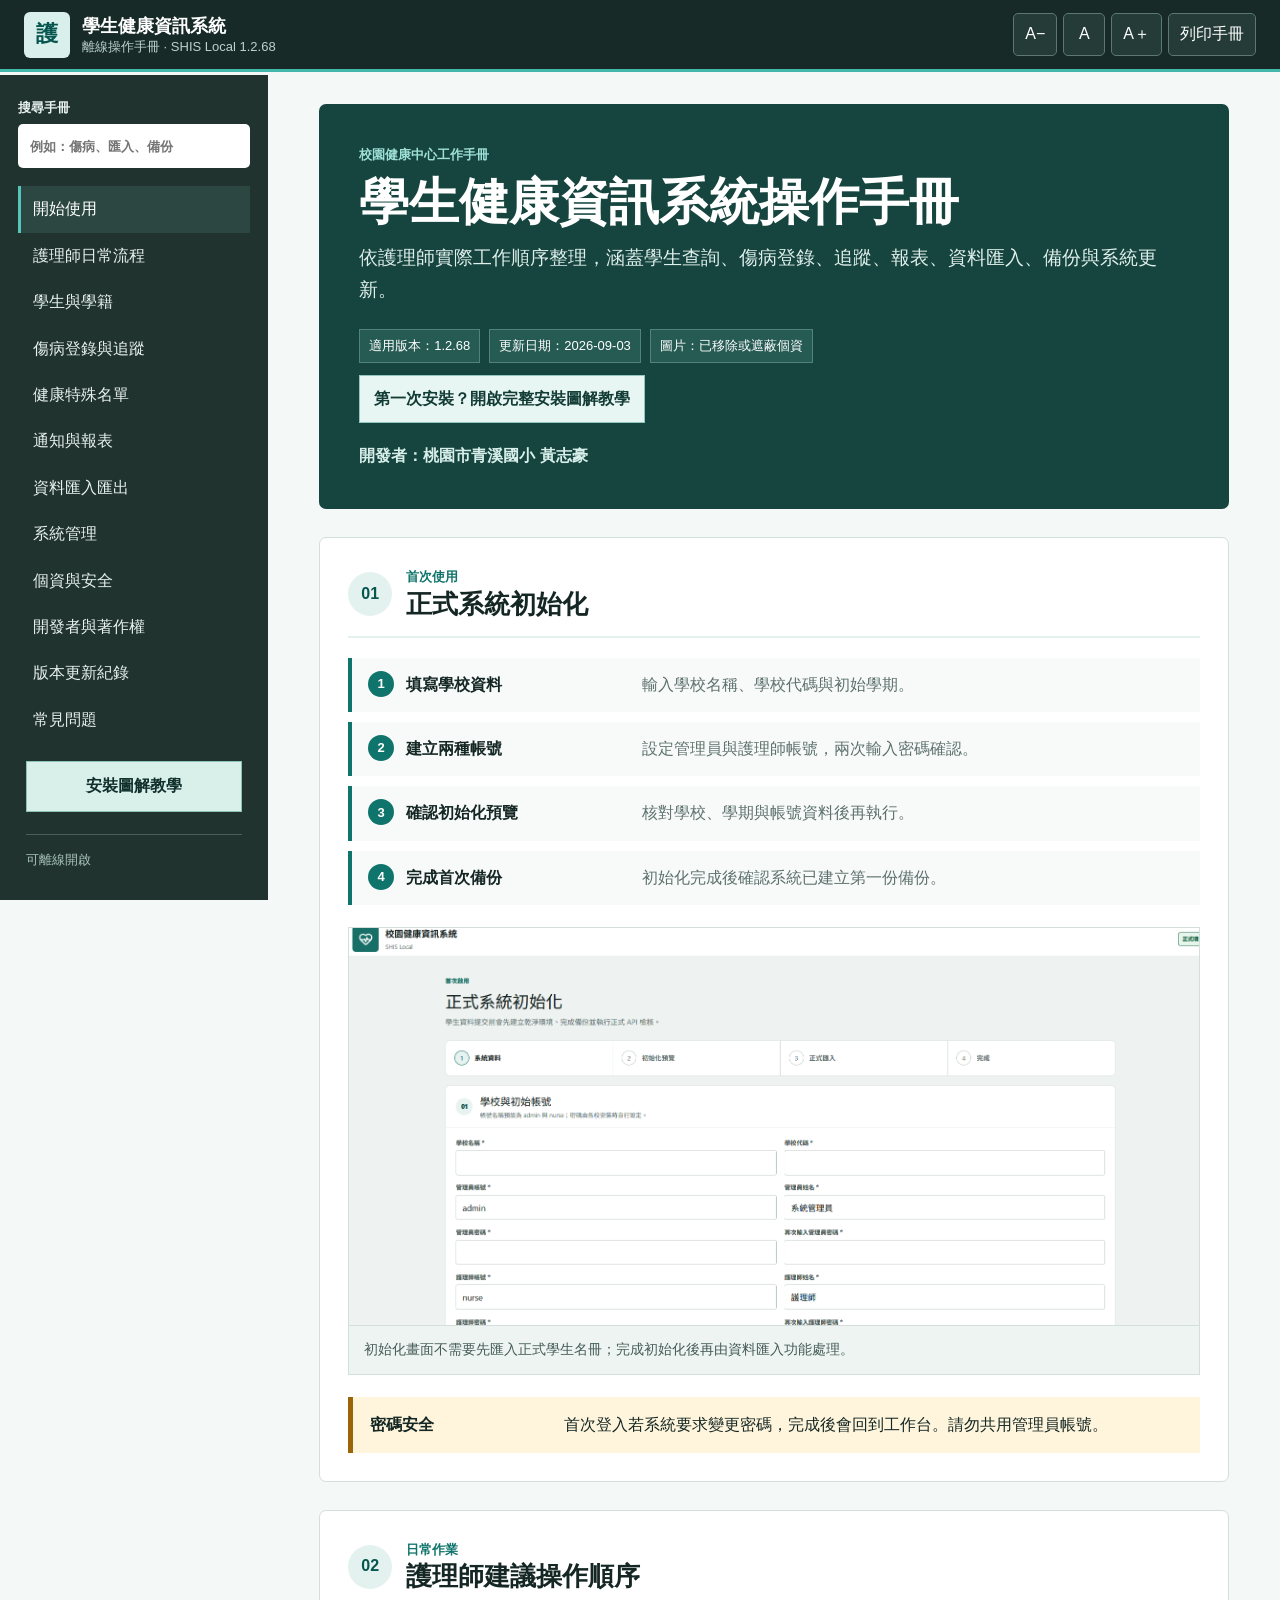
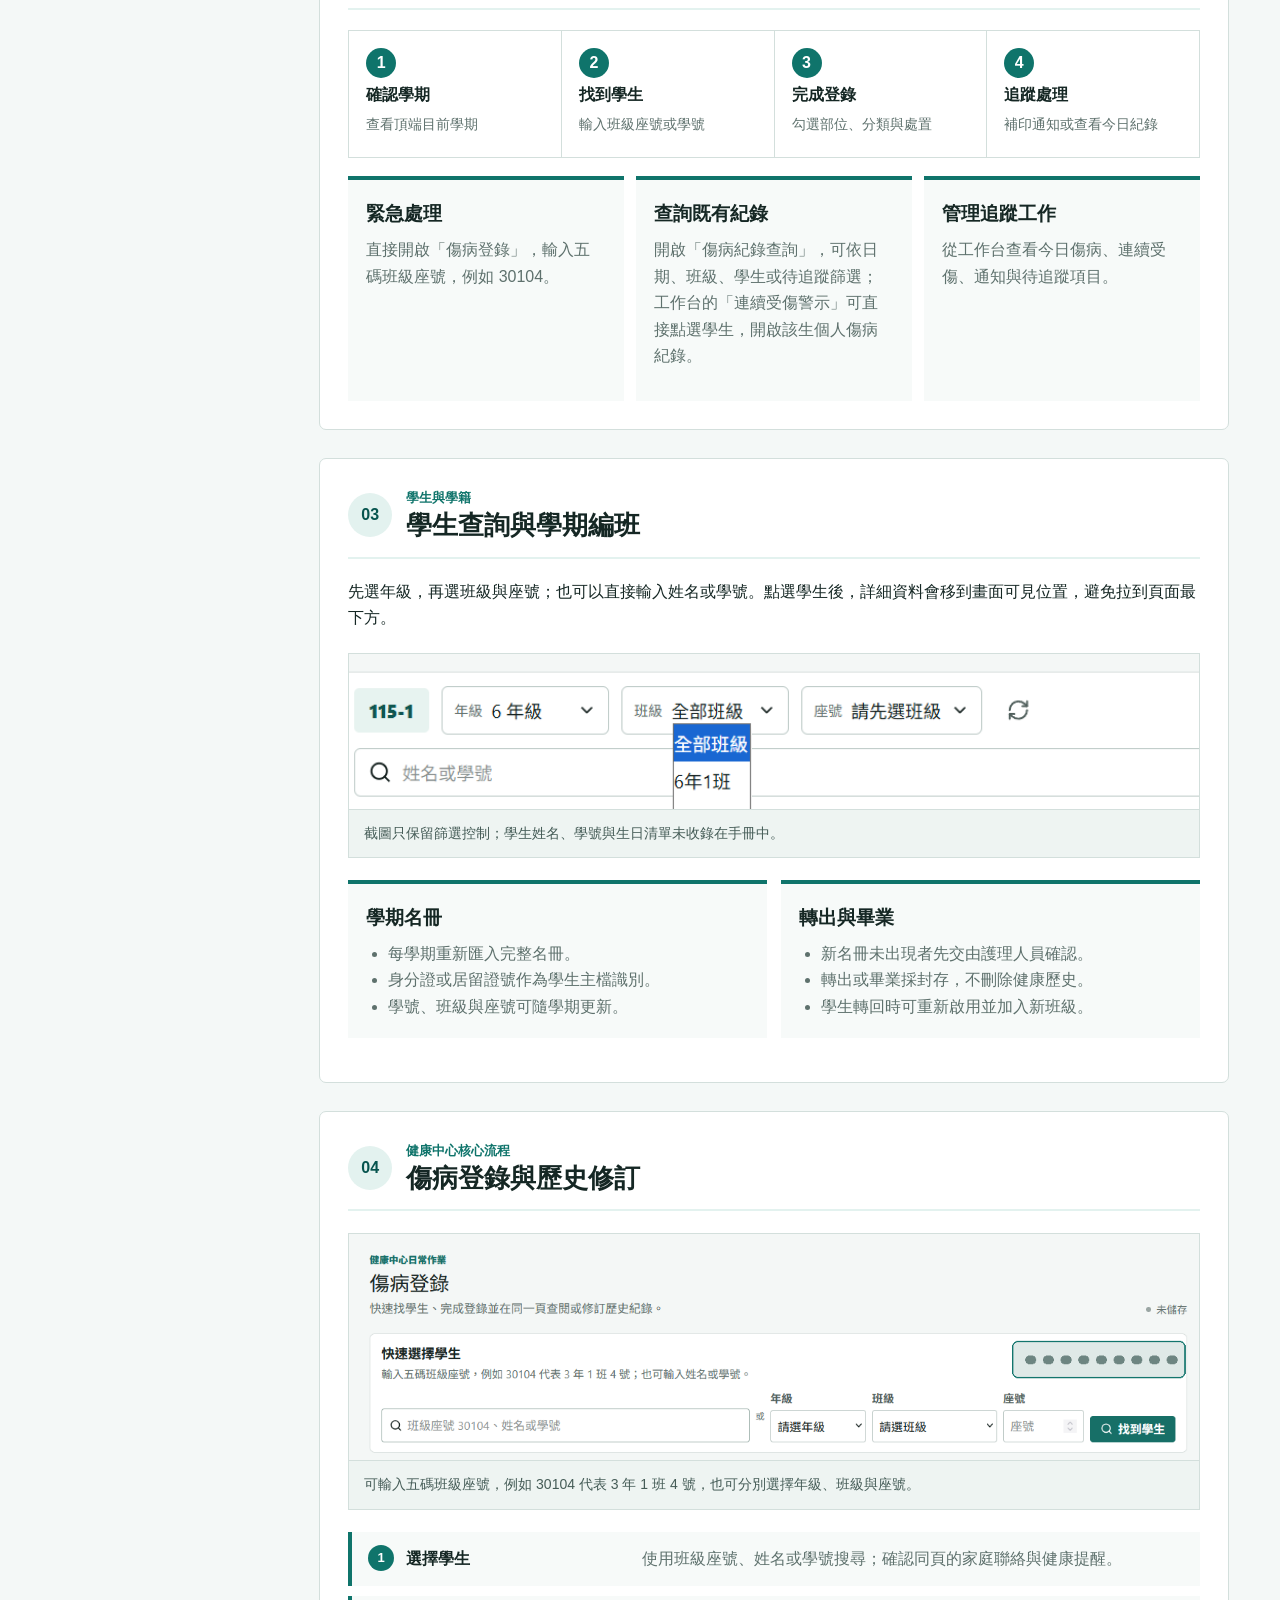
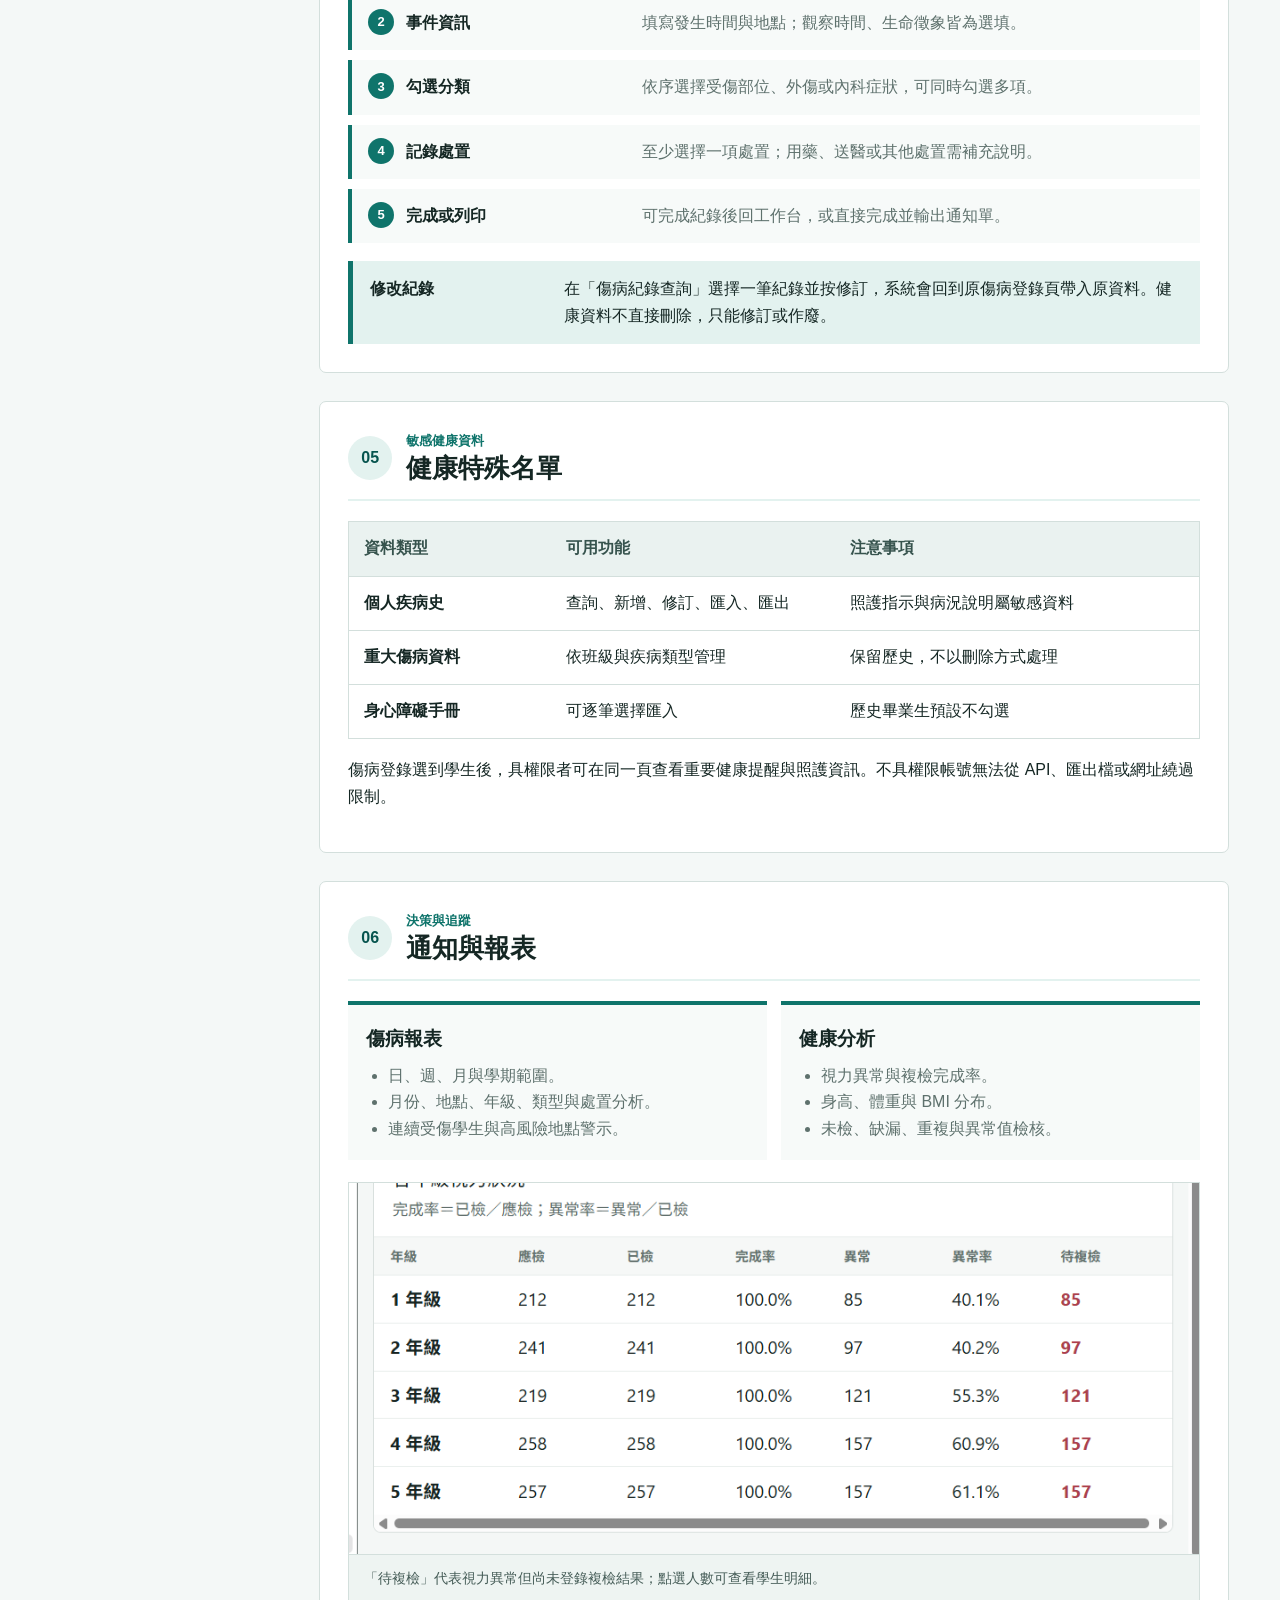
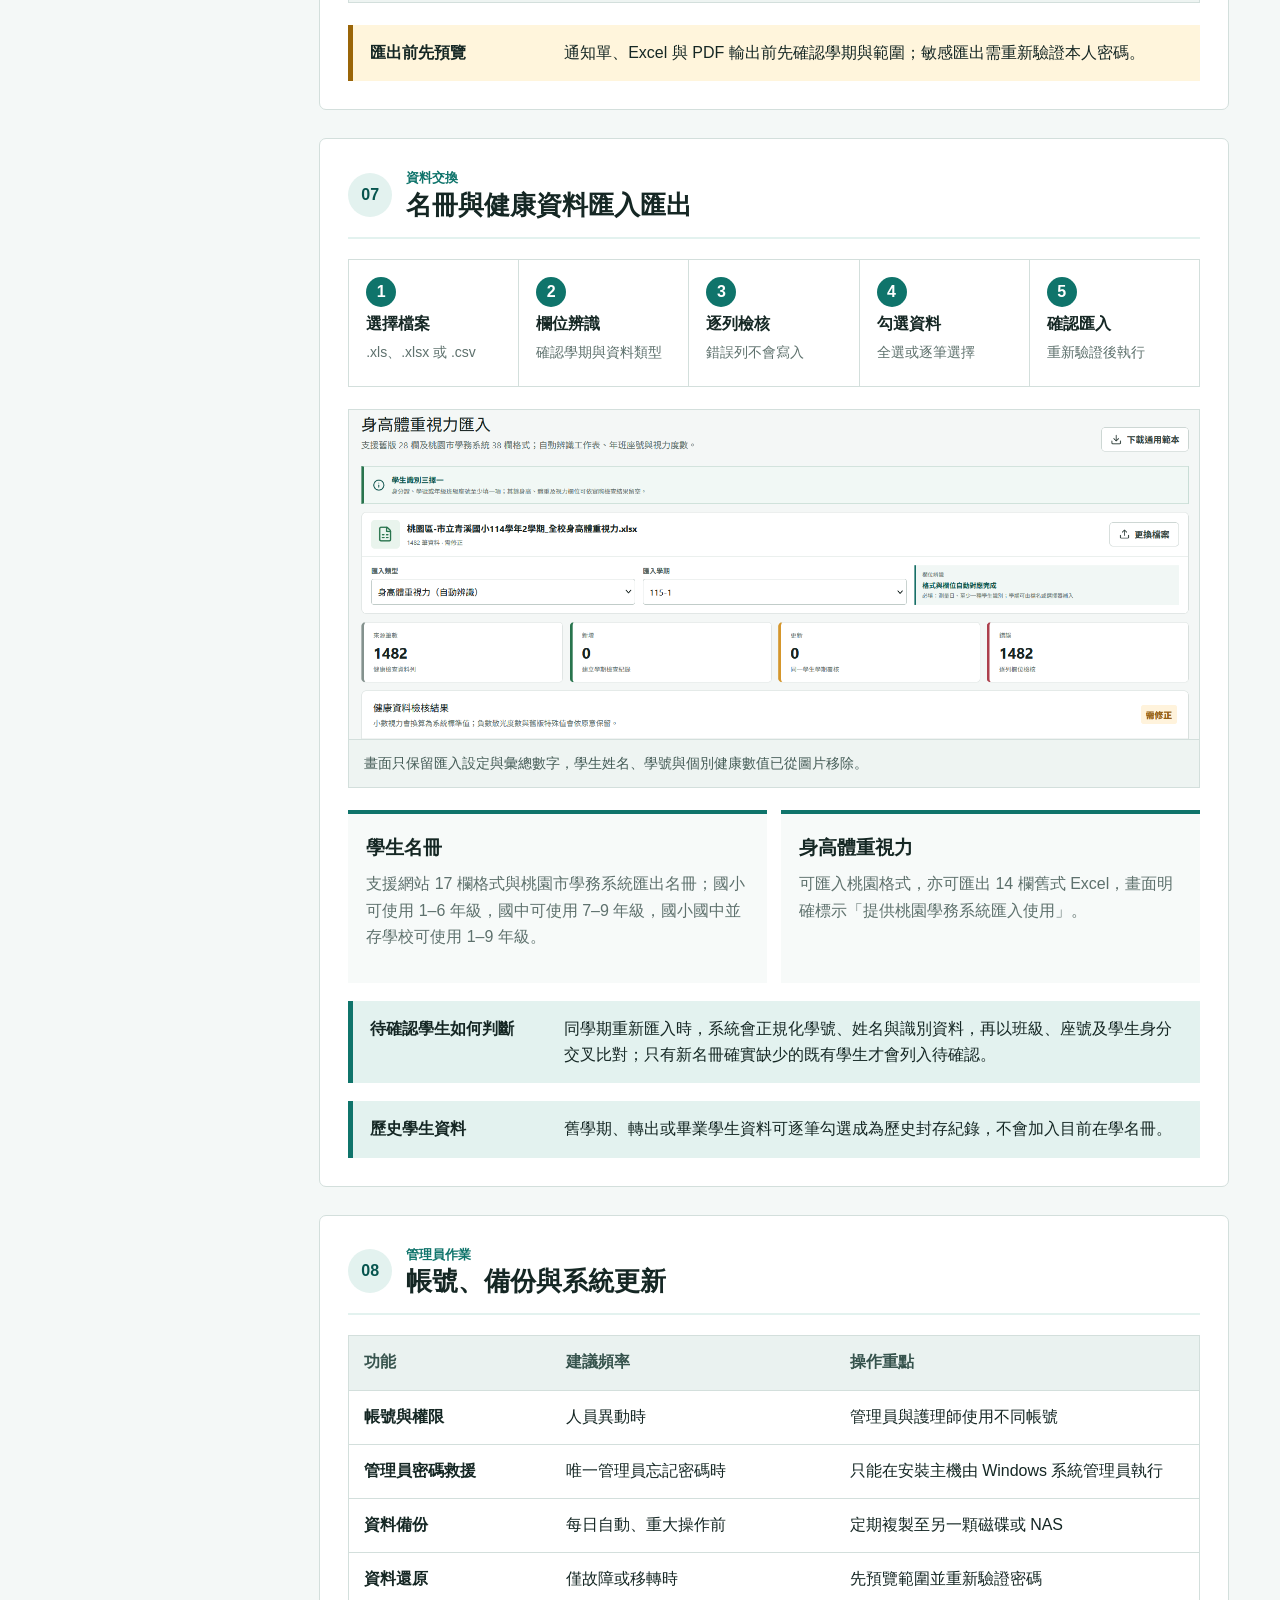
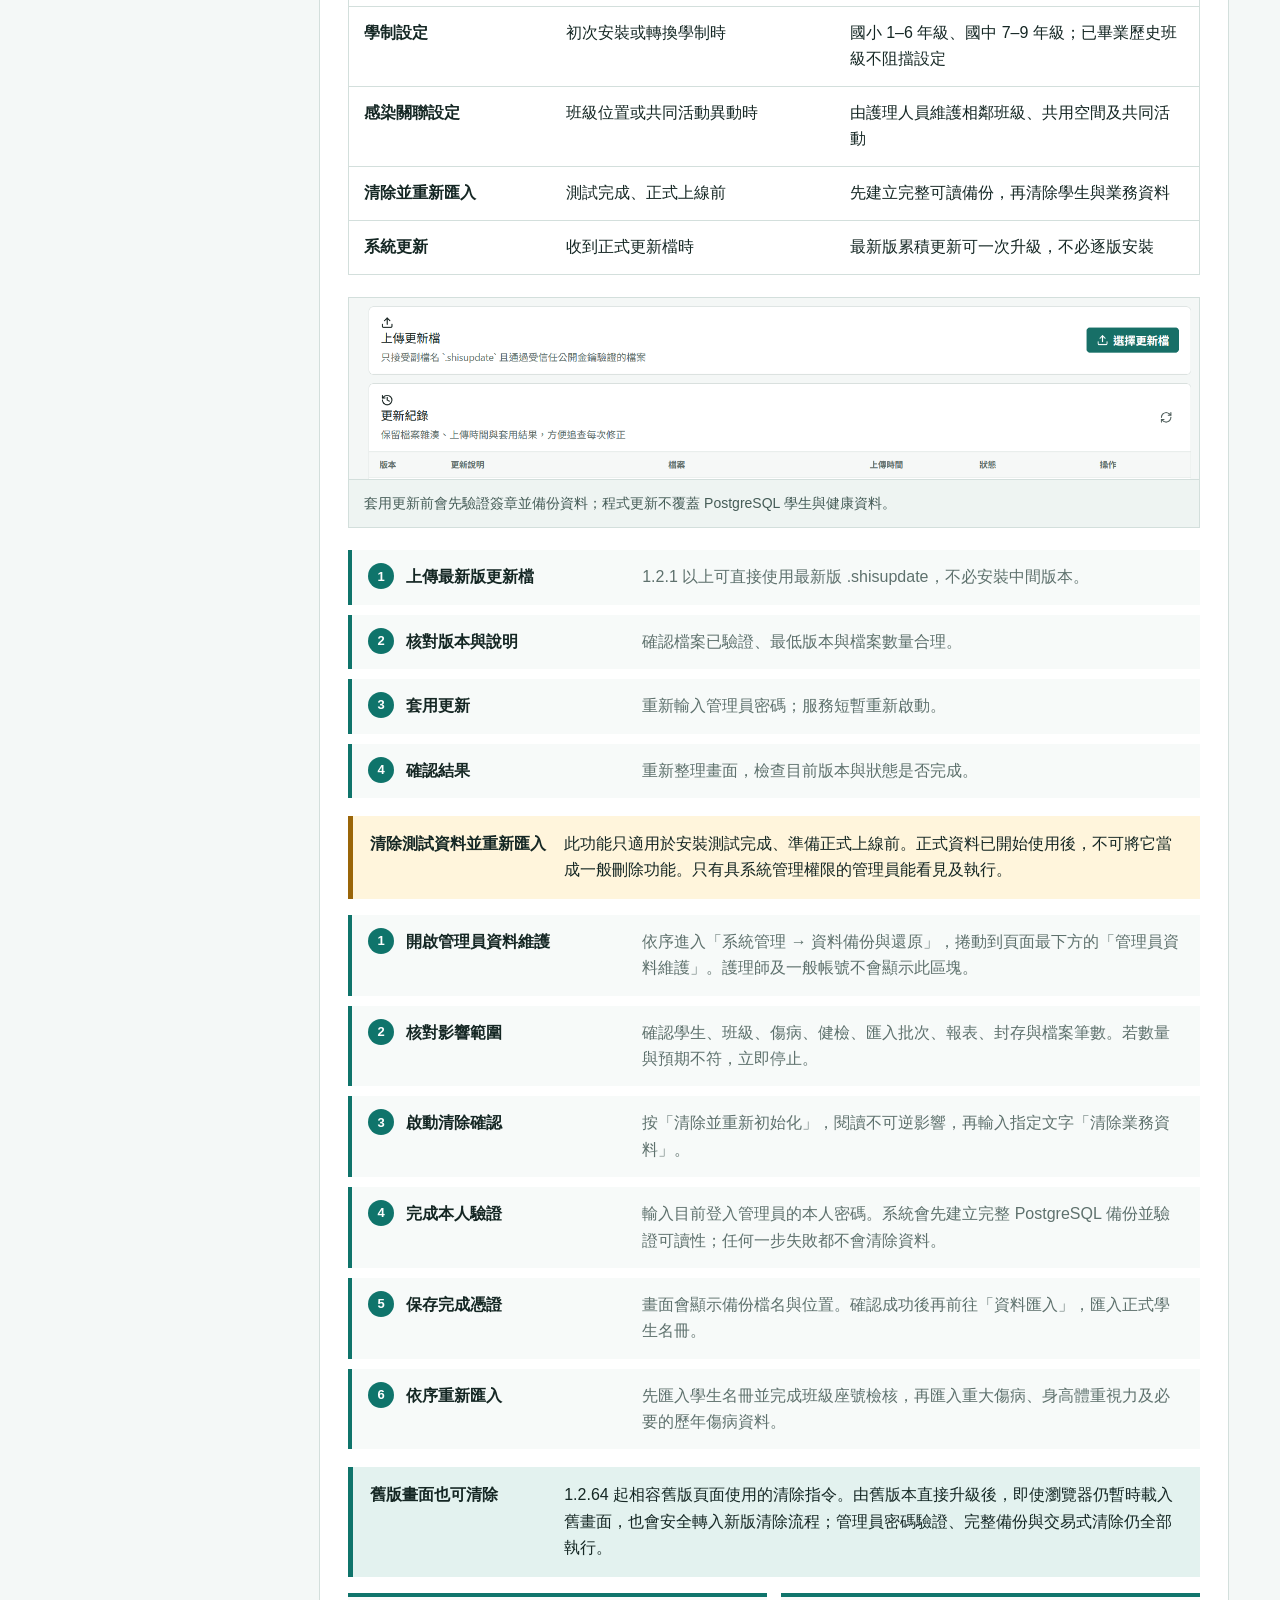
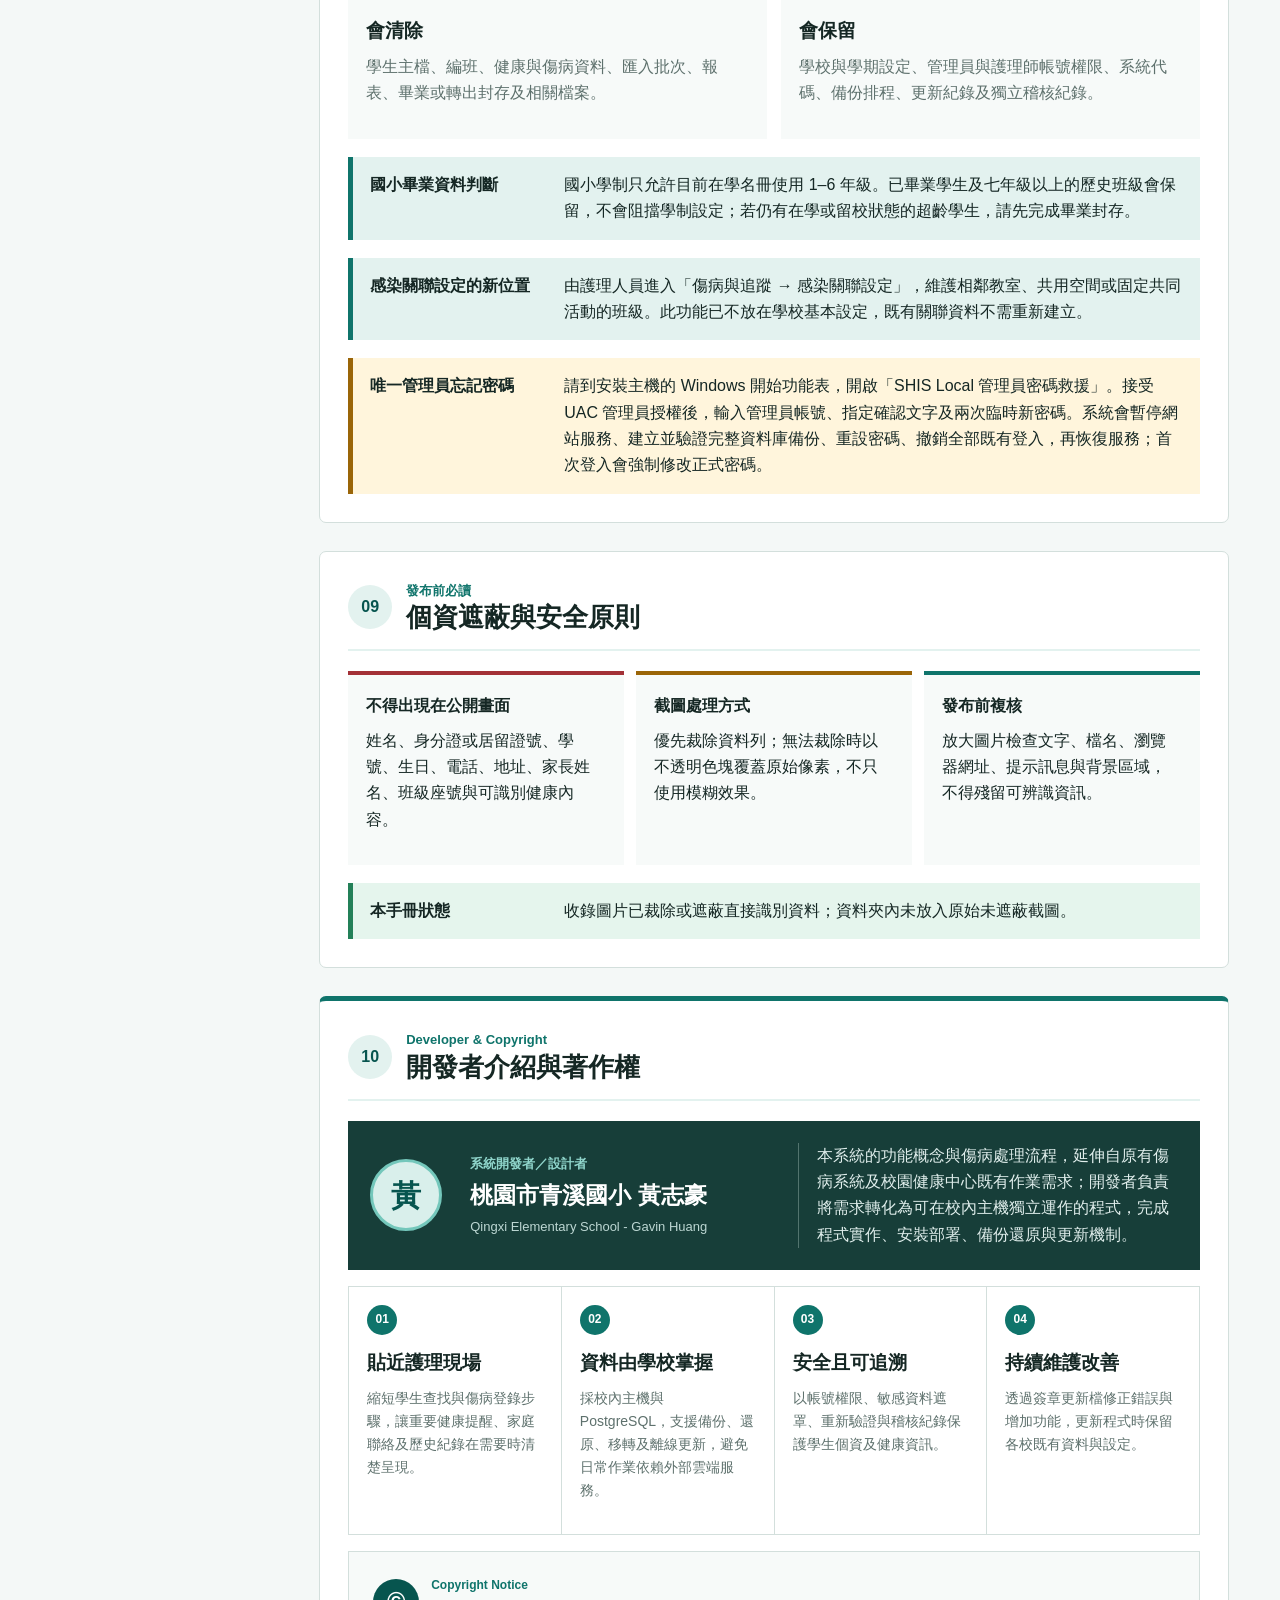
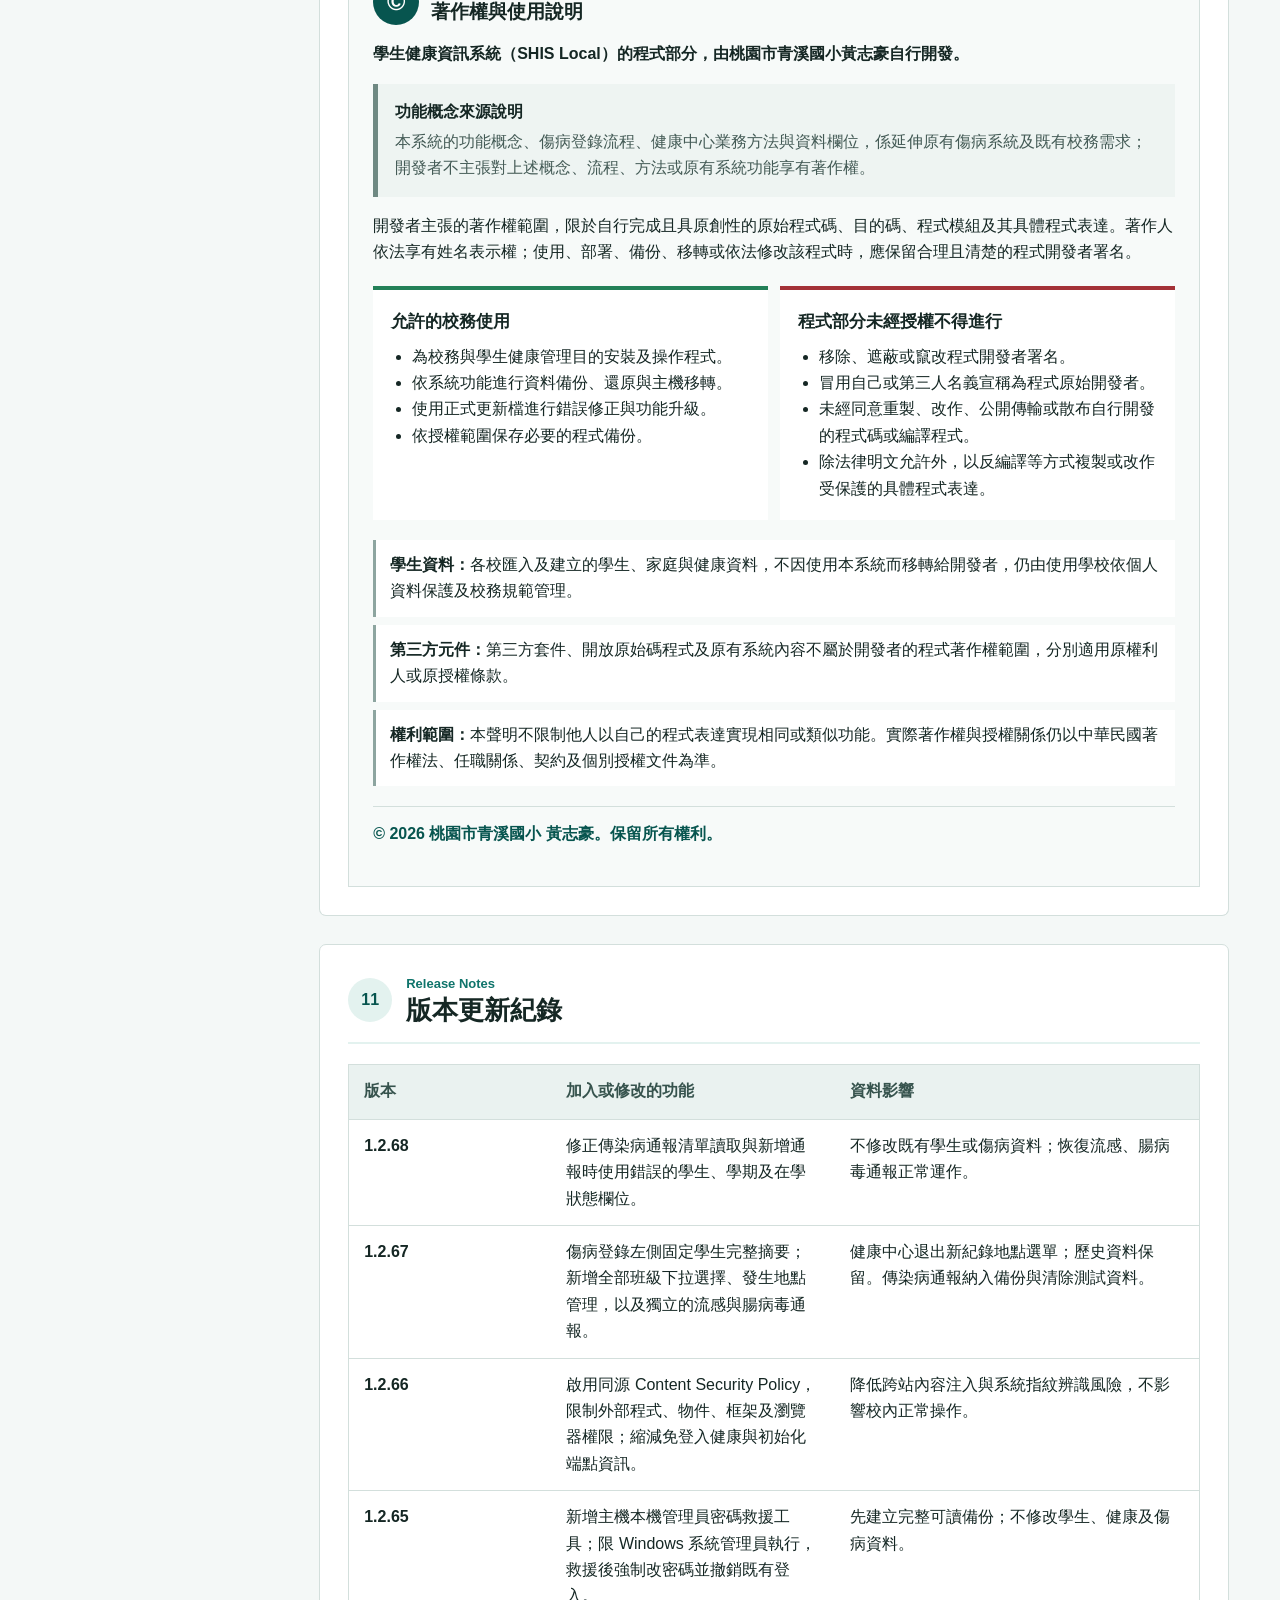
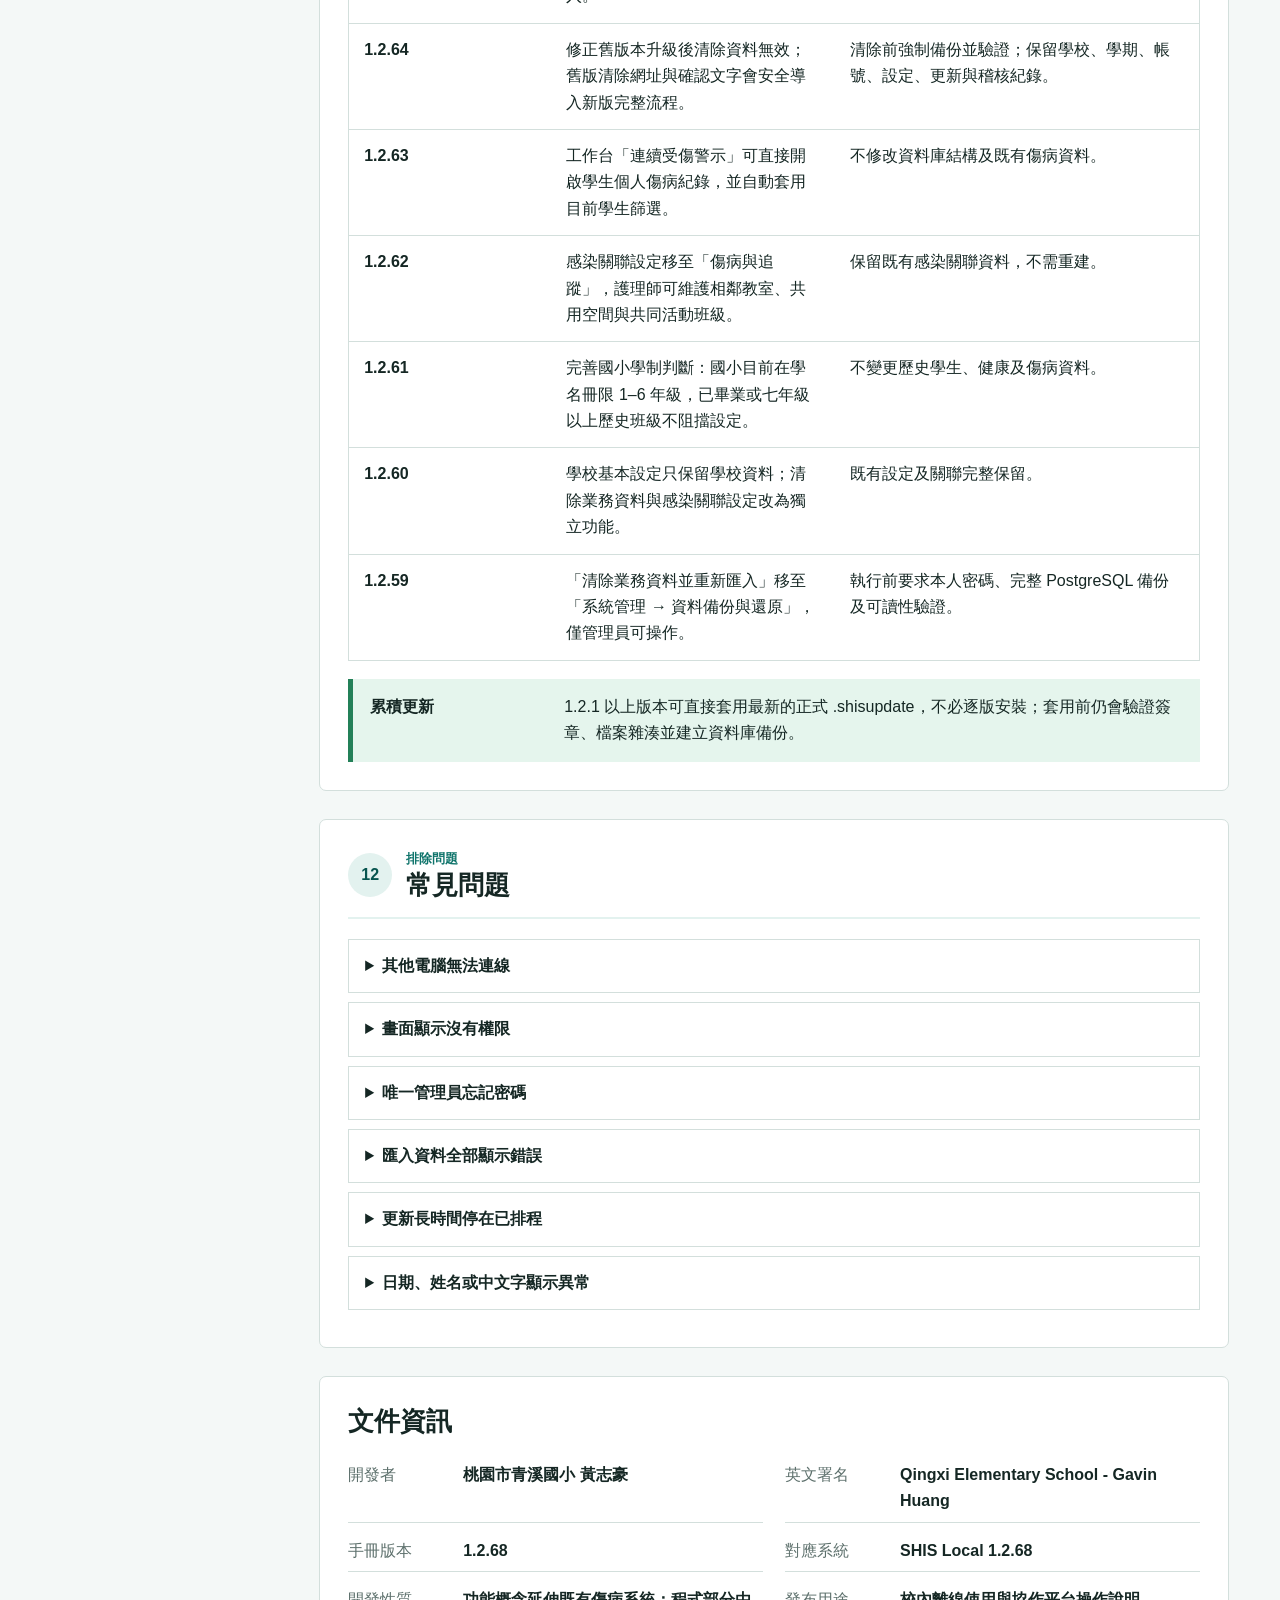
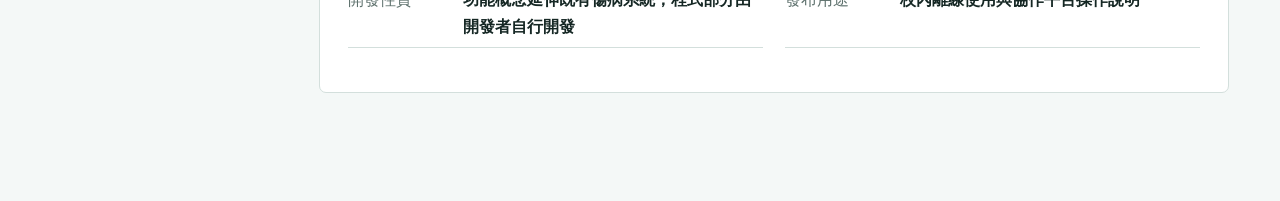
==== commit 38c0d662: "docs: add SHIS Local 1.2.68 hotfix" ====
--- a/index.html
+++ b/index.html
@@ -14,7 +14,7 @@
     <div class="brand-mark" aria-hidden="true">護</div>
     <div class="brand-copy">
       <strong>學生健康資訊系統</strong>
-      <span>離線操作手冊 · SHIS Local 1.2.67</span>
+      <span>離線操作手冊 · SHIS Local 1.2.68</span>
     </div>
     <div class="header-actions" aria-label="手冊工具">
       <button id="font-down" type="button" title="縮小文字" aria-label="縮小文字">A−</button>
@@ -54,7 +54,7 @@
         <h1>學生健康資訊系統操作手冊</h1>
         <p class="lead">依護理師實際工作順序整理，涵蓋學生查詢、傷病登錄、追蹤、報表、資料匯入、備份與系統更新。</p>
         <div class="hero-status">
-          <span>適用版本：1.2.67</span>
+          <span>適用版本：1.2.68</span>
           <span>更新日期：2026-09-03</span>
           <span>圖片：已移除或遮蔽個資</span>
         </div>
@@ -255,10 +255,11 @@
         </div>
       </section>
 
-      <section class="manual-section" id="versions" data-keywords="版本 更新紀錄 1.2.59 1.2.60 1.2.61 1.2.62 1.2.63 1.2.64 1.2.65 1.2.66 1.2.67 新增 修正">
+      <section class="manual-section" id="versions" data-keywords="版本 更新紀錄 1.2.59 1.2.60 1.2.61 1.2.62 1.2.63 1.2.64 1.2.65 1.2.66 1.2.67 1.2.68 新增 修正">
         <div class="section-title"><span>11</span><div><p>Release Notes</p><h2>版本更新紀錄</h2></div></div>
         <div class="feature-table" role="table" aria-label="版本更新內容">
           <div class="feature-row header" role="row"><span>版本</span><span>加入或修改的功能</span><span>資料影響</span></div>
+          <div class="feature-row" role="row"><strong>1.2.68</strong><span>修正傳染病通報清單讀取與新增通報時使用錯誤的學生、學期及在學狀態欄位。</span><span>不修改既有學生或傷病資料；恢復流感、腸病毒通報正常運作。</span></div>
           <div class="feature-row" role="row"><strong>1.2.67</strong><span>傷病登錄左側固定學生完整摘要；新增全部班級下拉選擇、發生地點管理，以及獨立的流感與腸病毒通報。</span><span>健康中心退出新紀錄地點選單；歷史資料保留。傳染病通報納入備份與清除測試資料。</span></div>
           <div class="feature-row" role="row"><strong>1.2.66</strong><span>啟用同源 Content Security Policy，限制外部程式、物件、框架及瀏覽器權限；縮減免登入健康與初始化端點資訊。</span><span>降低跨站內容注入與系統指紋辨識風險，不影響校內正常操作。</span></div>
           <div class="feature-row" role="row"><strong>1.2.65</strong><span>新增主機本機管理員密碼救援工具；限 Windows 系統管理員執行，救援後強制改密碼並撤銷既有登入。</span><span>先建立完整可讀備份；不修改學生、健康及傷病資料。</span></div>
@@ -284,7 +285,7 @@
 
       <section class="manual-section document-control" aria-label="文件資訊">
         <h2>文件資訊</h2>
-        <dl><div><dt>開發者</dt><dd>桃園市青溪國小 黃志豪</dd></div><div><dt>英文署名</dt><dd>Qingxi Elementary School - Gavin Huang</dd></div><div><dt>手冊版本</dt><dd>1.2.67</dd></div><div><dt>對應系統</dt><dd>SHIS Local 1.2.67</dd></div><div><dt>開發性質</dt><dd>功能概念延伸既有傷病系統；程式部分由開發者自行開發</dd></div><div><dt>發布用途</dt><dd>校內離線使用與協作平台操作說明</dd></div></dl>
+        <dl><div><dt>開發者</dt><dd>桃園市青溪國小 黃志豪</dd></div><div><dt>英文署名</dt><dd>Qingxi Elementary School - Gavin Huang</dd></div><div><dt>手冊版本</dt><dd>1.2.68</dd></div><div><dt>對應系統</dt><dd>SHIS Local 1.2.68</dd></div><div><dt>開發性質</dt><dd>功能概念延伸既有傷病系統；程式部分由開發者自行開發</dd></div><div><dt>發布用途</dt><dd>校內離線使用與協作平台操作說明</dd></div></dl>
       </section>
 
       <p id="no-results" class="no-results" hidden>找不到符合的章節，請更換搜尋文字。</p>
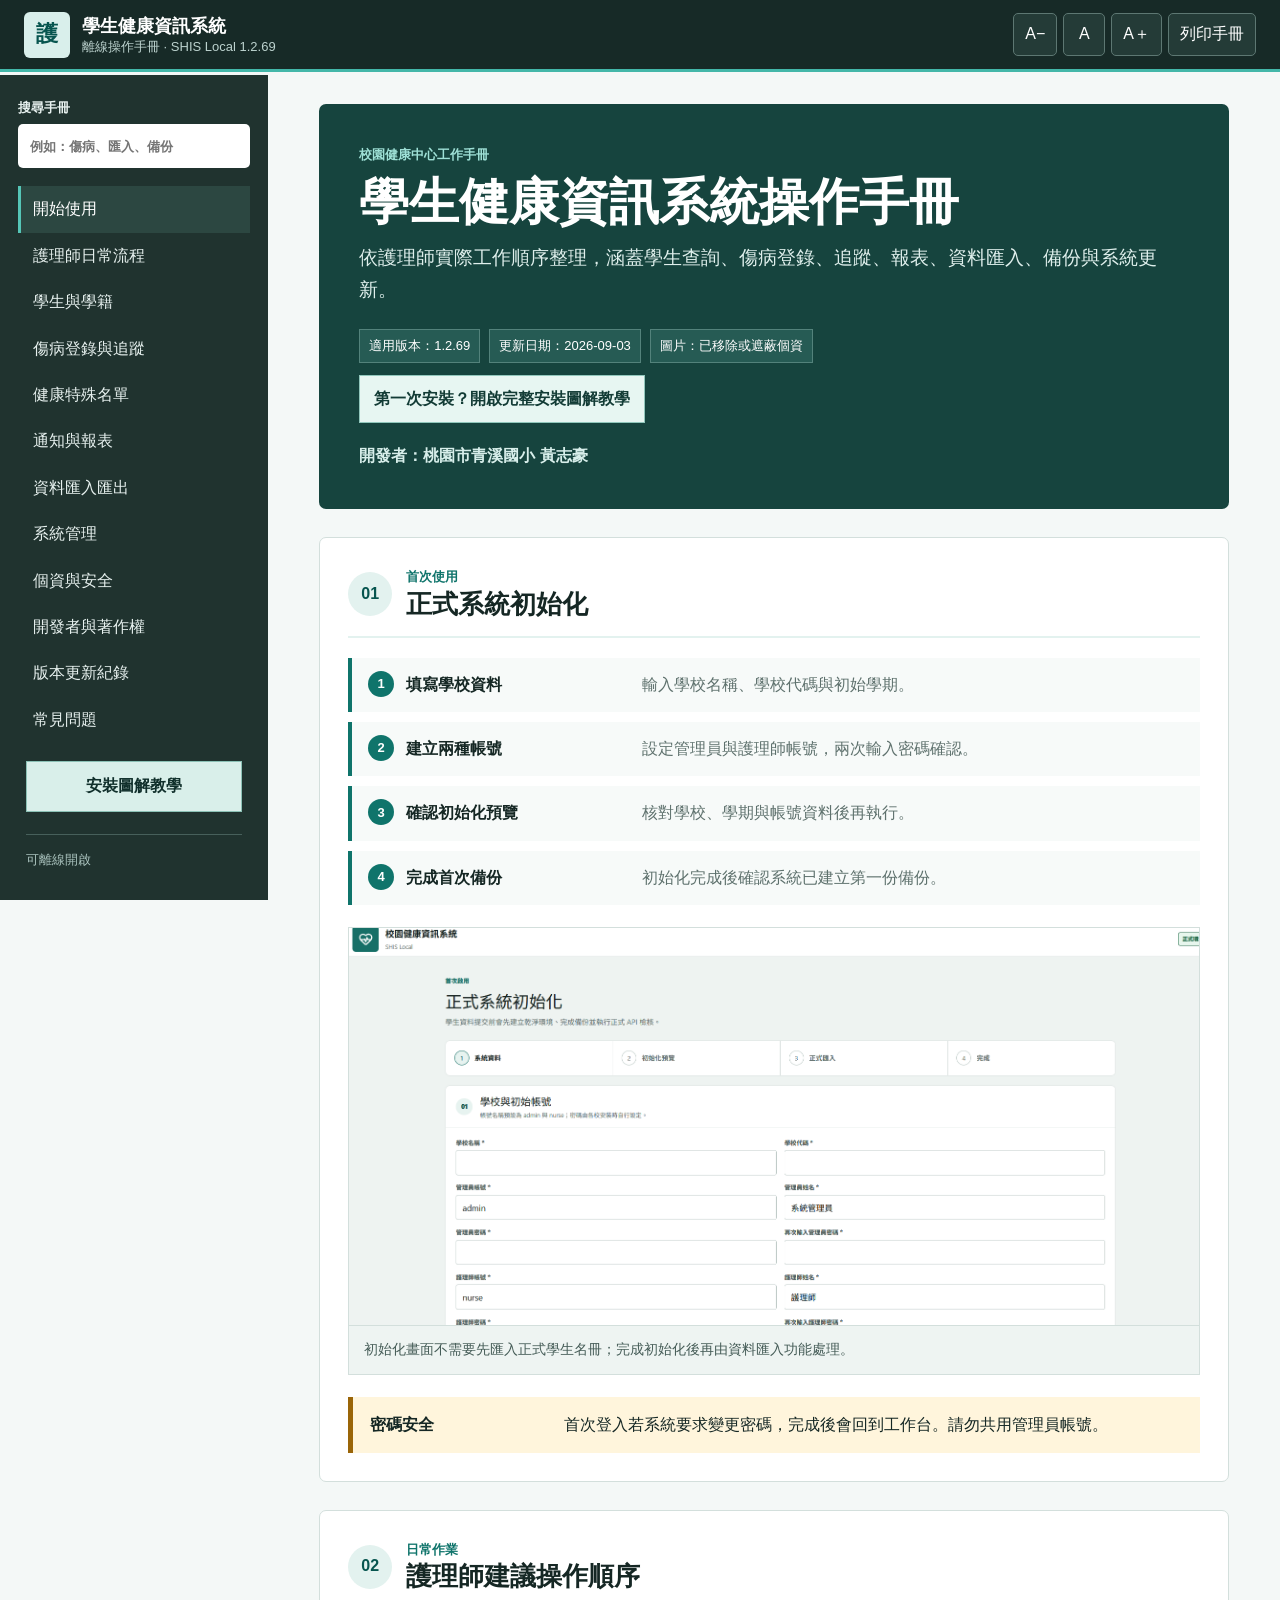
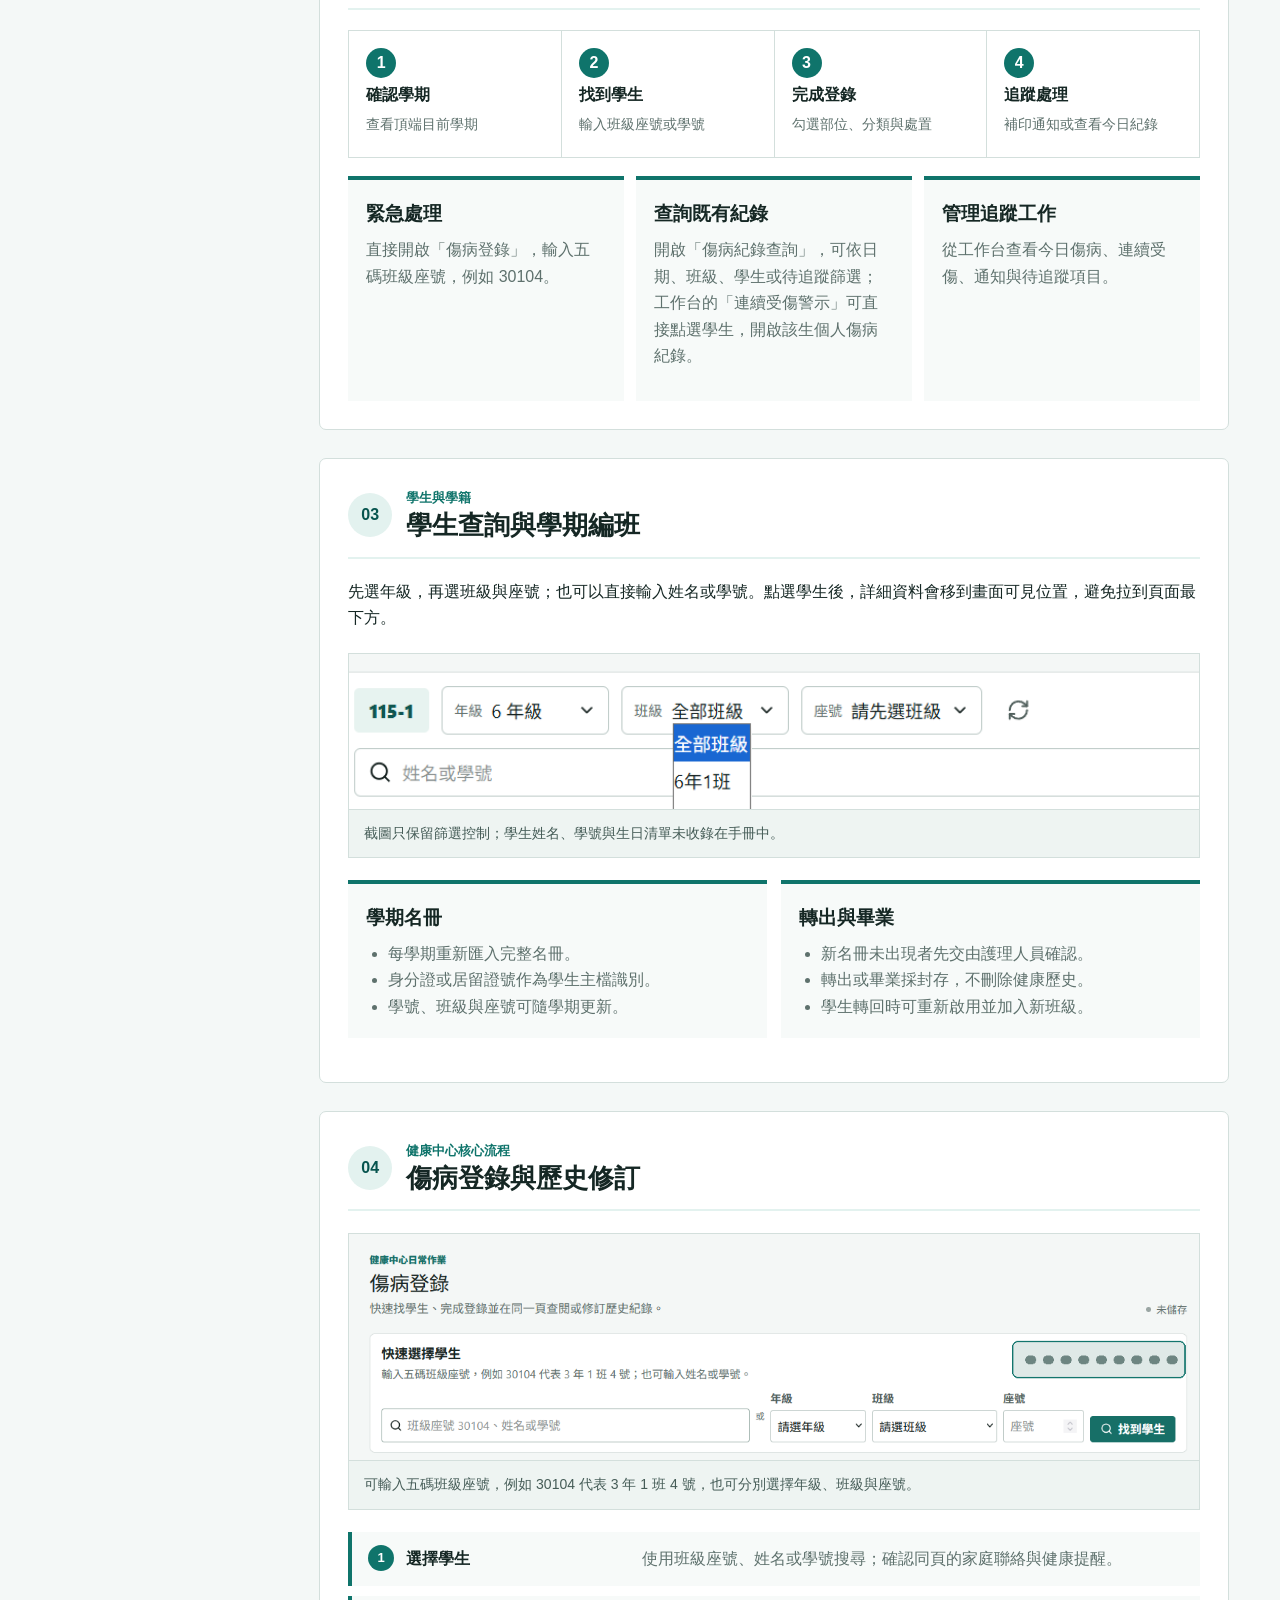
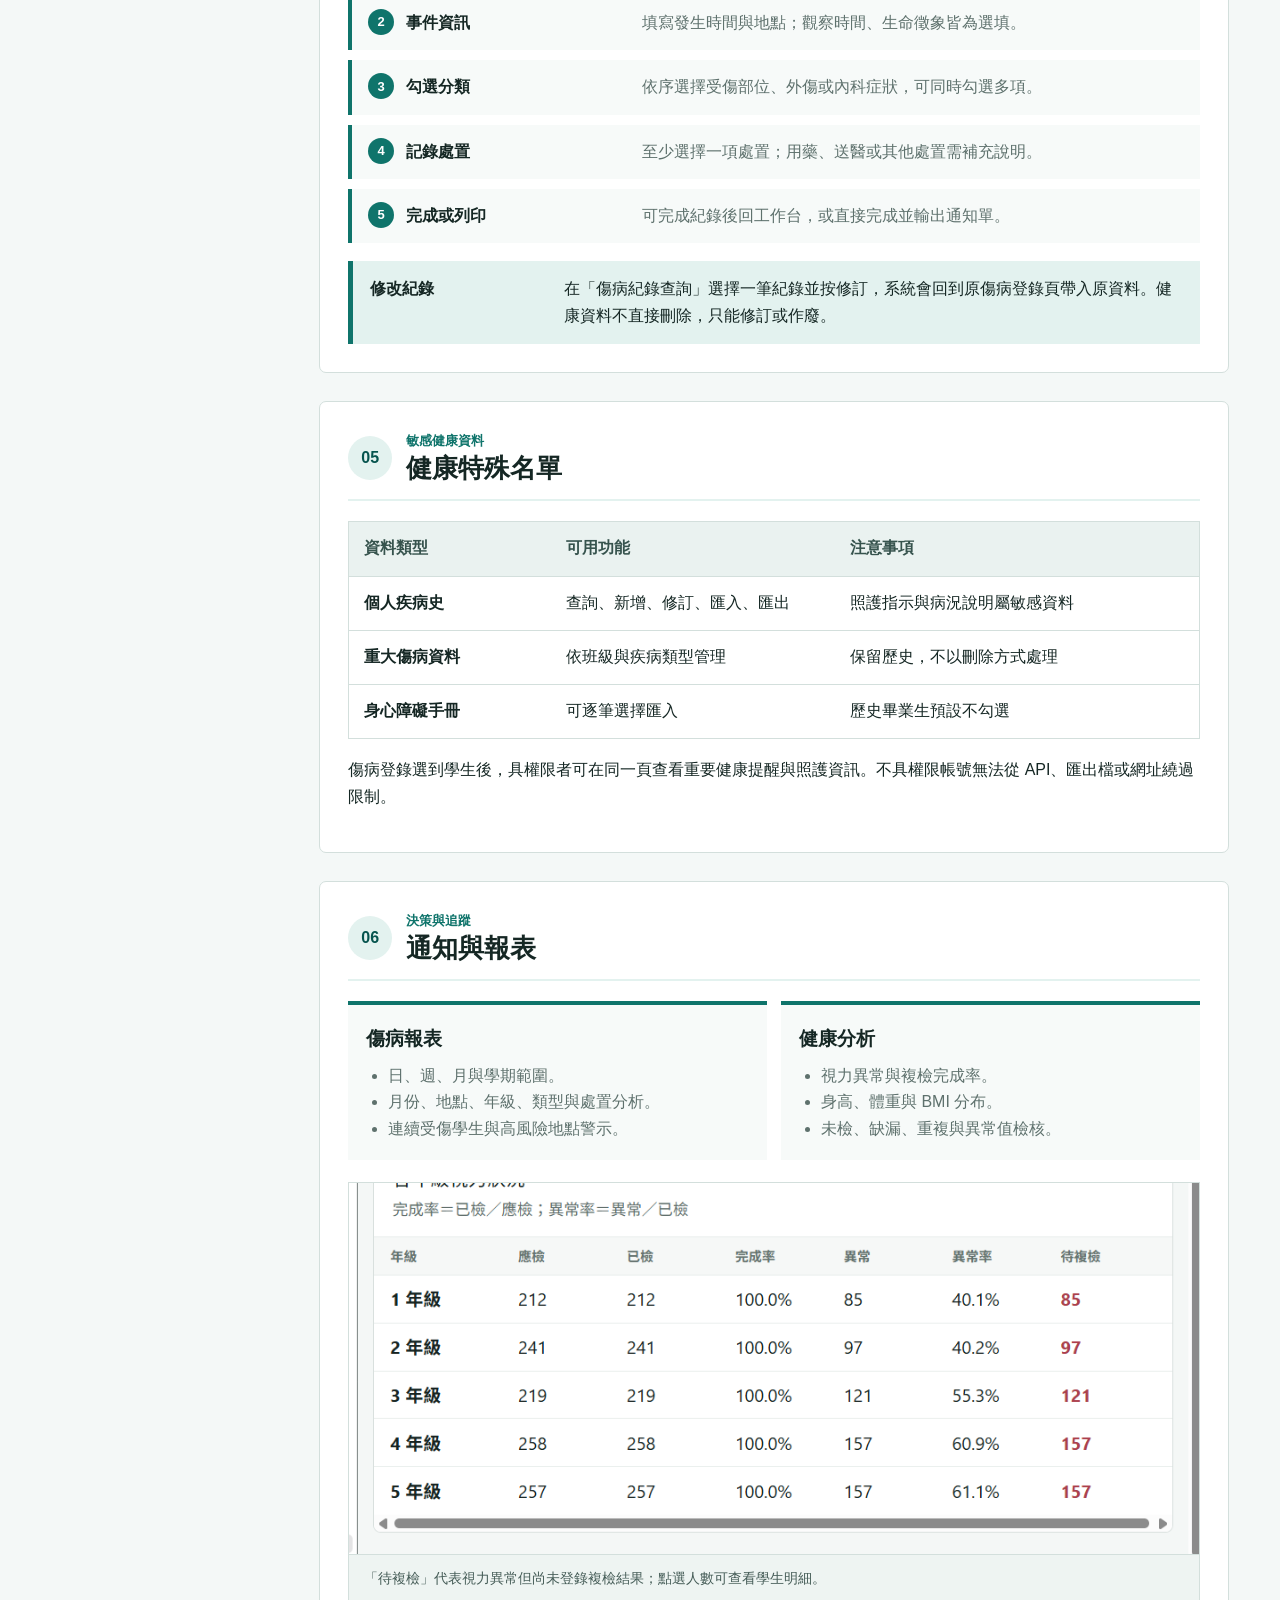
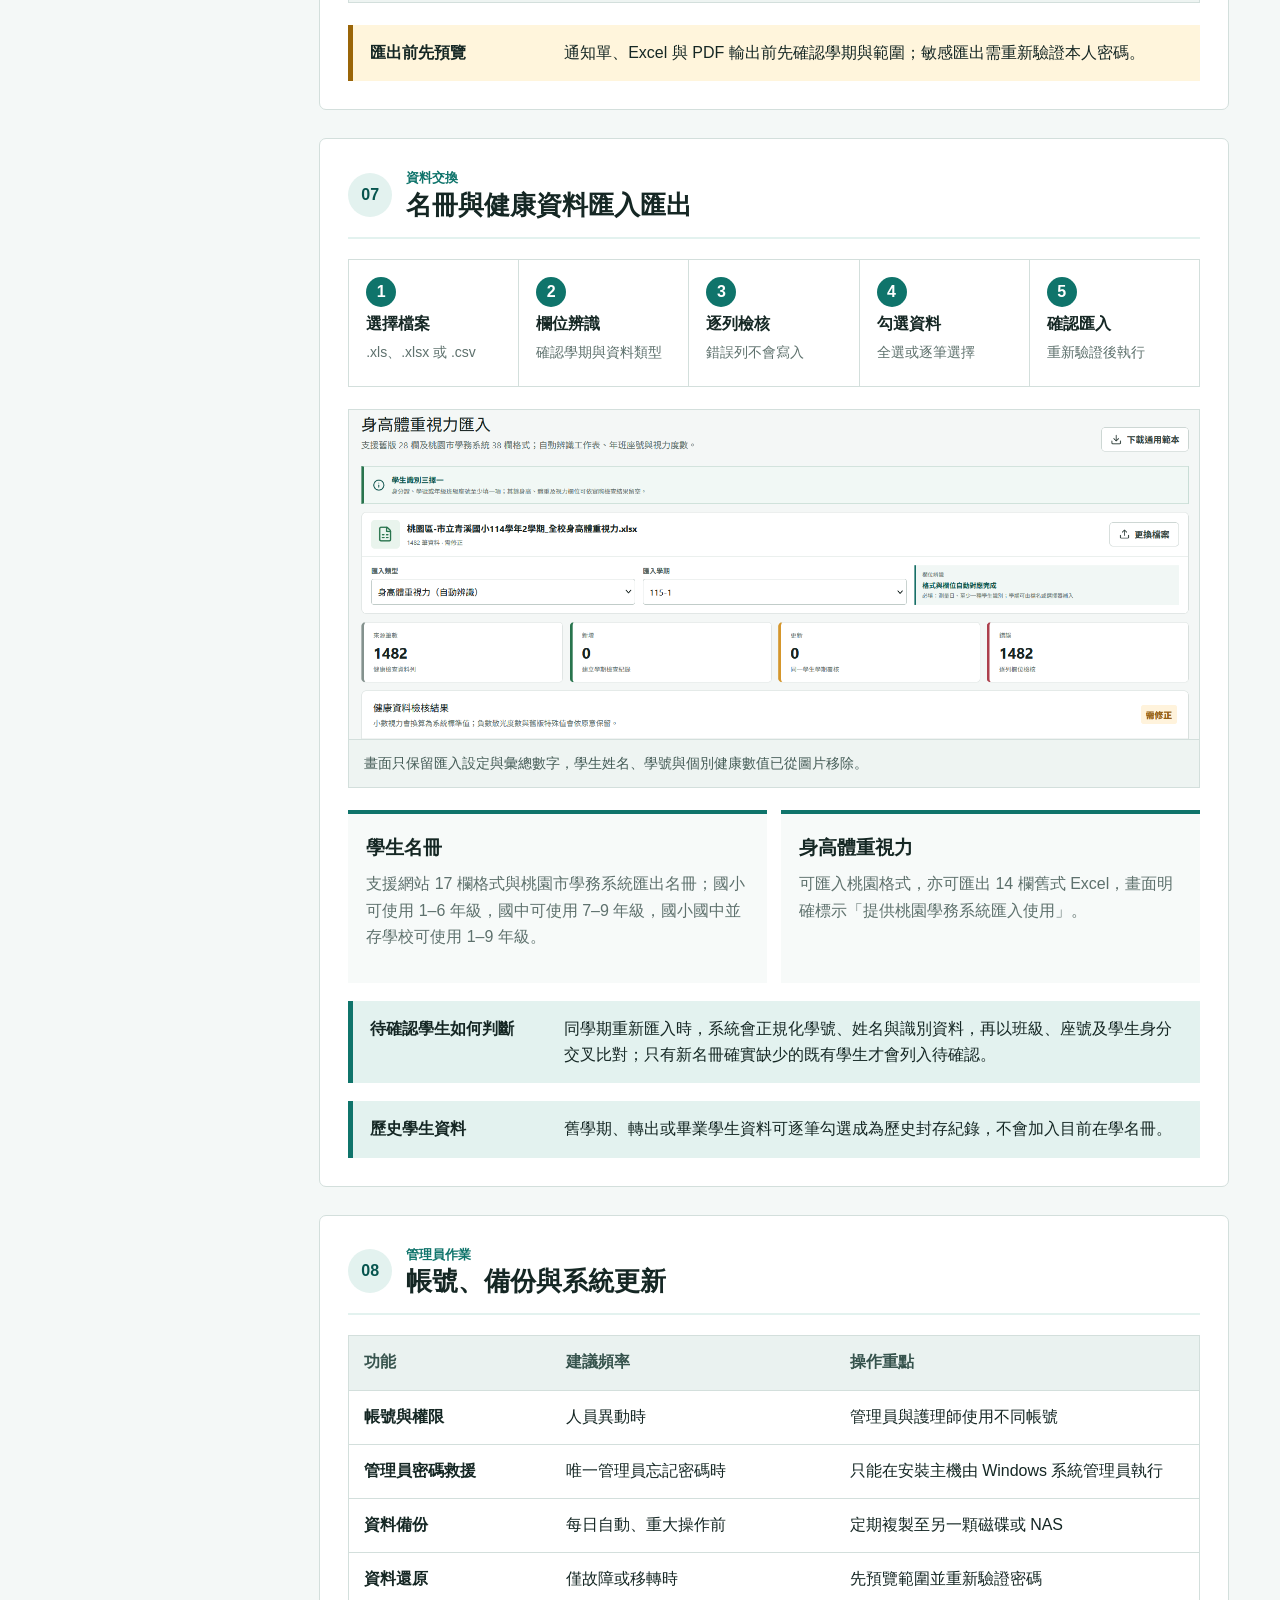
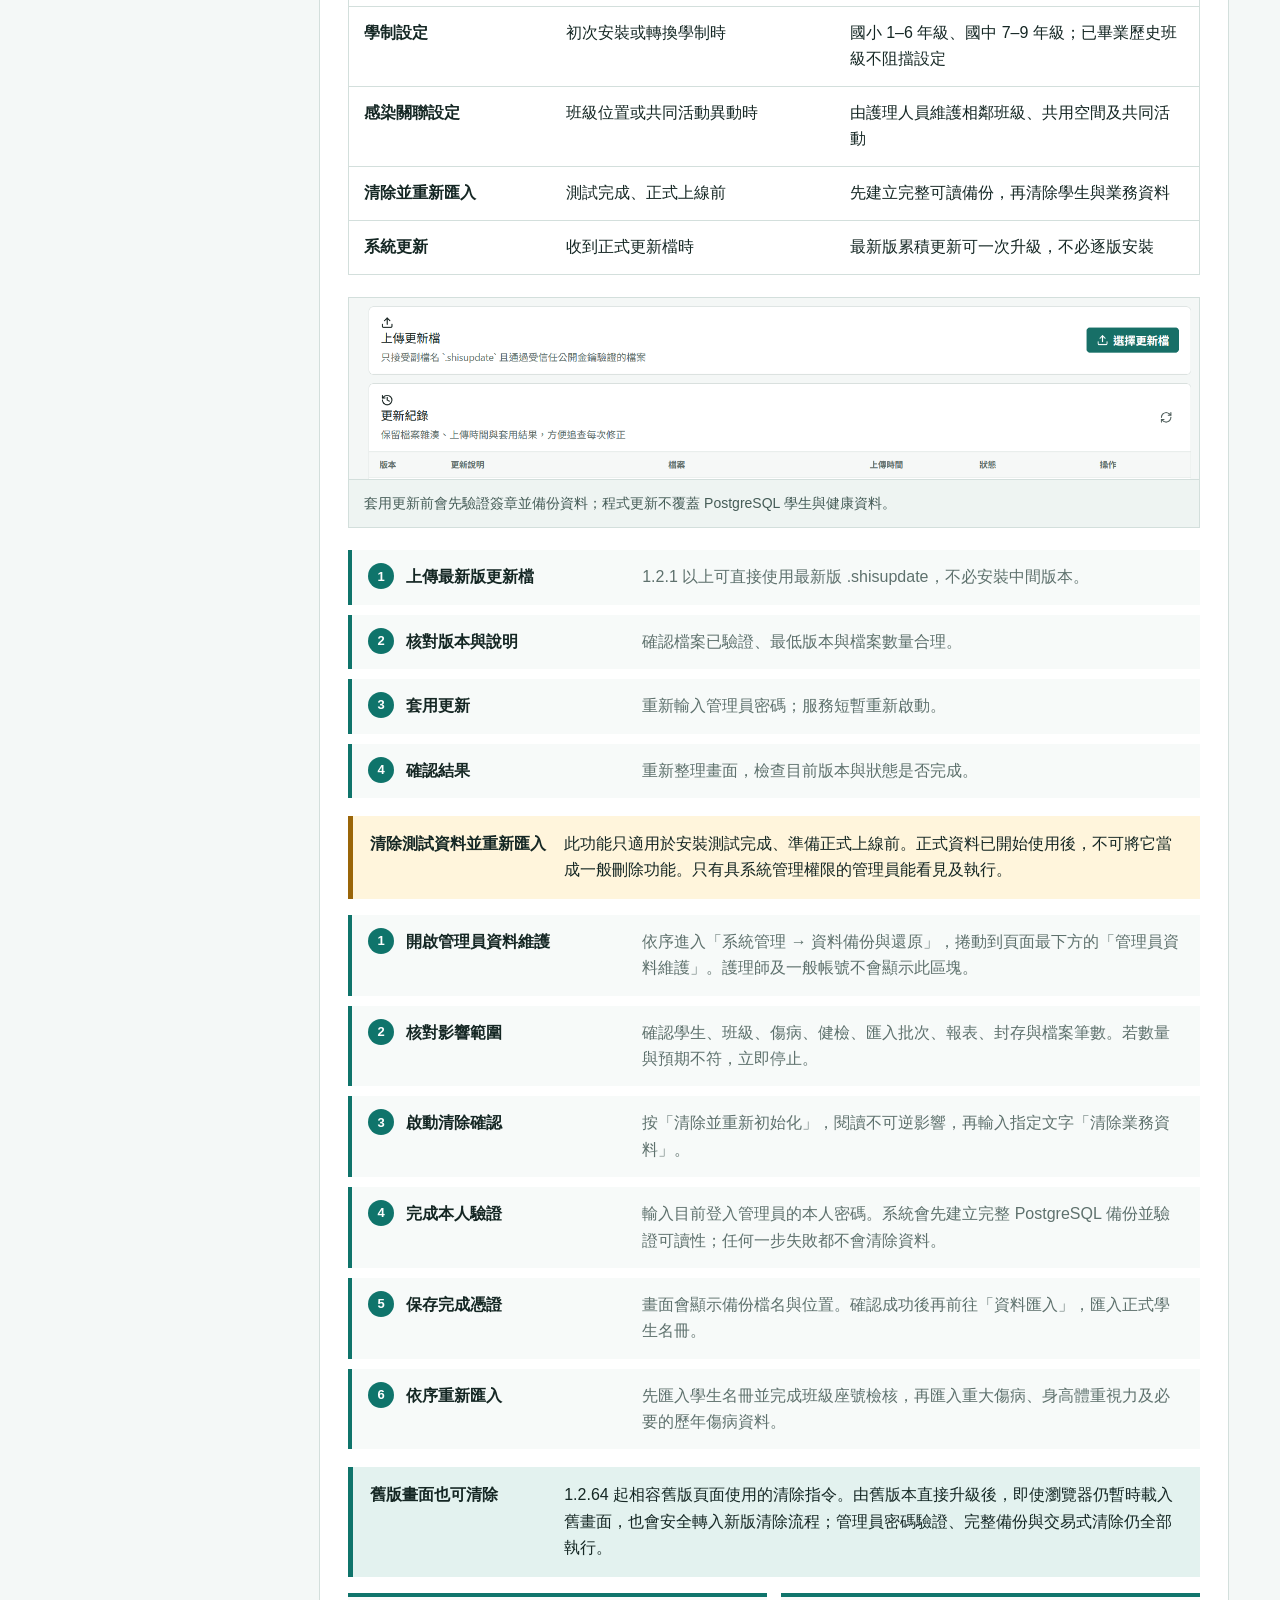
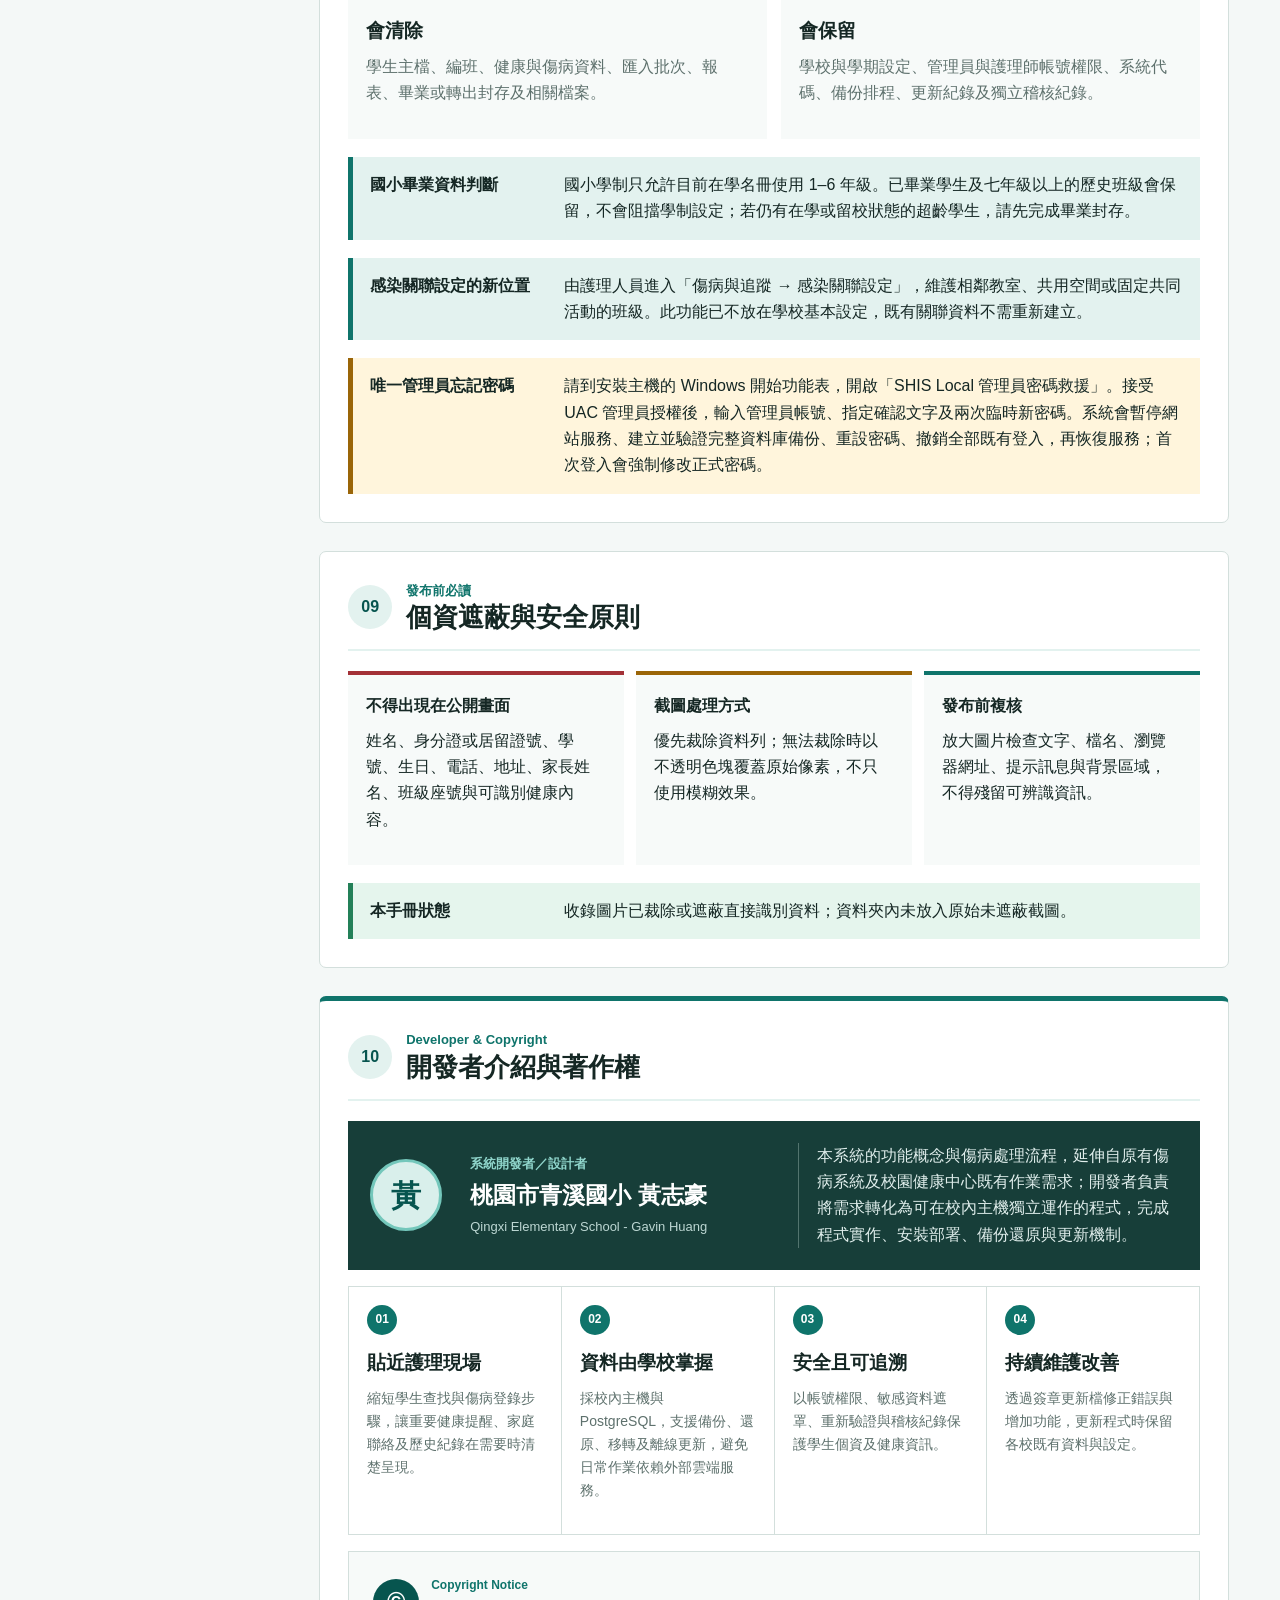
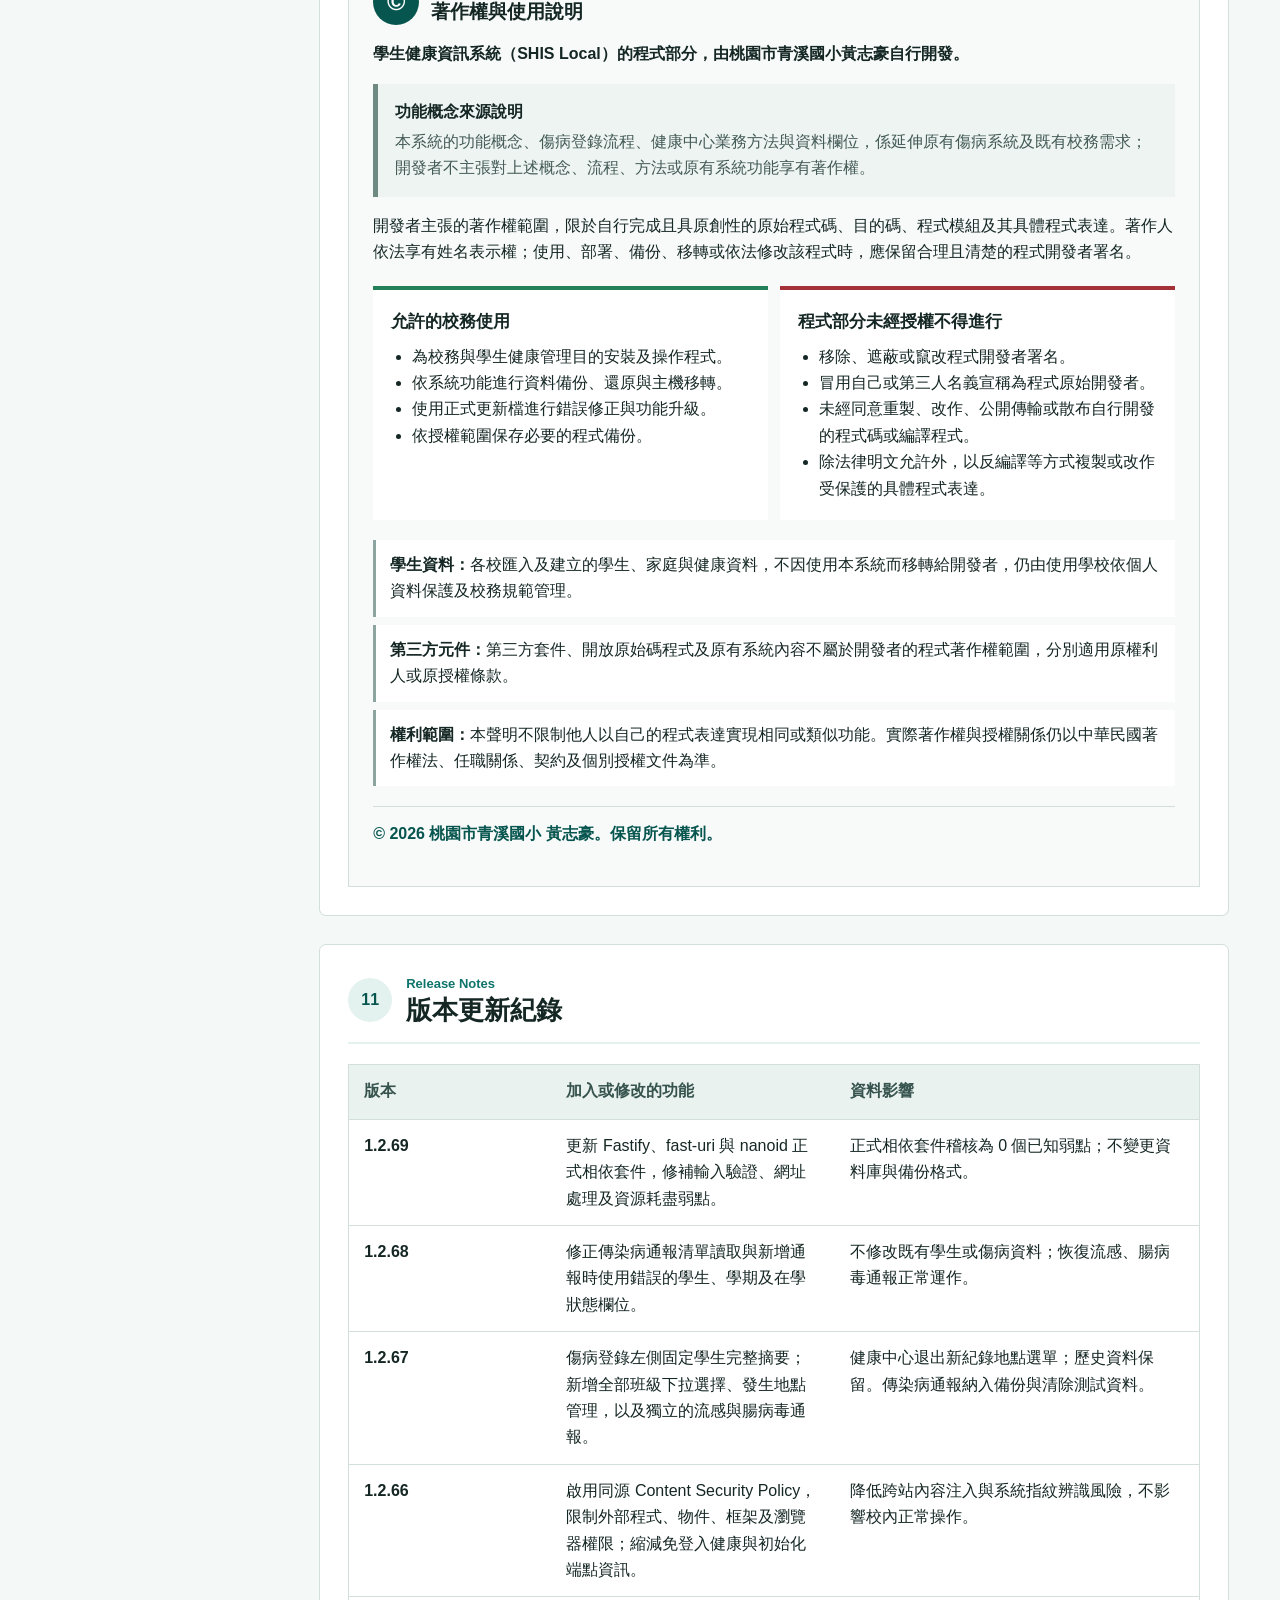
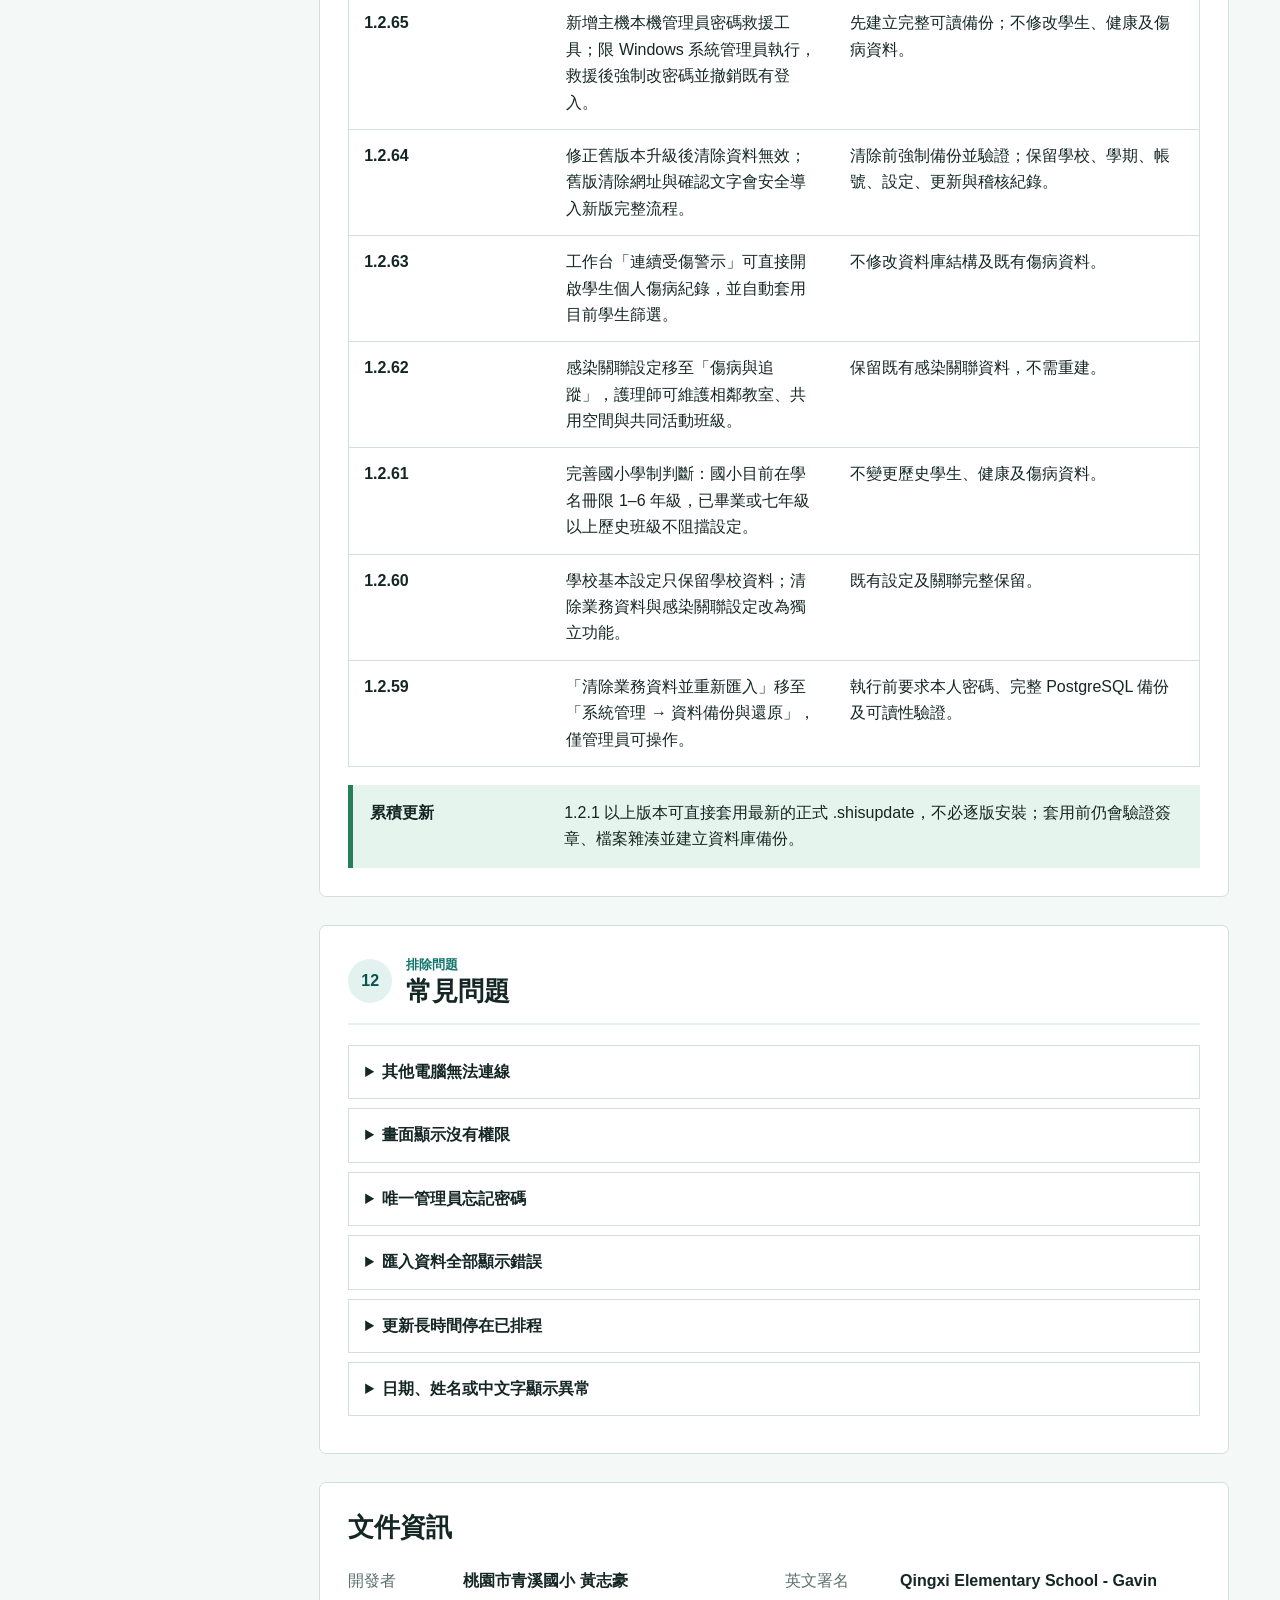
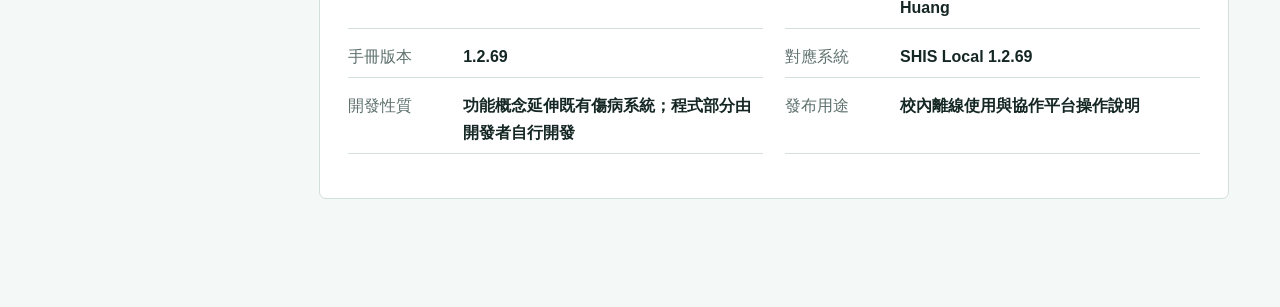
==== commit cb8ce3df: "docs: add SHIS Local 1.2.69 security patch" ====
--- a/index.html
+++ b/index.html
@@ -14,7 +14,7 @@
     <div class="brand-mark" aria-hidden="true">護</div>
     <div class="brand-copy">
       <strong>學生健康資訊系統</strong>
-      <span>離線操作手冊 · SHIS Local 1.2.68</span>
+      <span>離線操作手冊 · SHIS Local 1.2.69</span>
     </div>
     <div class="header-actions" aria-label="手冊工具">
       <button id="font-down" type="button" title="縮小文字" aria-label="縮小文字">A−</button>
@@ -54,7 +54,7 @@
         <h1>學生健康資訊系統操作手冊</h1>
         <p class="lead">依護理師實際工作順序整理，涵蓋學生查詢、傷病登錄、追蹤、報表、資料匯入、備份與系統更新。</p>
         <div class="hero-status">
-          <span>適用版本：1.2.68</span>
+          <span>適用版本：1.2.69</span>
           <span>更新日期：2026-09-03</span>
           <span>圖片：已移除或遮蔽個資</span>
         </div>
@@ -255,10 +255,11 @@
         </div>
       </section>
 
-      <section class="manual-section" id="versions" data-keywords="版本 更新紀錄 1.2.59 1.2.60 1.2.61 1.2.62 1.2.63 1.2.64 1.2.65 1.2.66 1.2.67 1.2.68 新增 修正">
+      <section class="manual-section" id="versions" data-keywords="版本 更新紀錄 1.2.59 1.2.60 1.2.61 1.2.62 1.2.63 1.2.64 1.2.65 1.2.66 1.2.67 1.2.68 1.2.69 新增 修正 資安">
         <div class="section-title"><span>11</span><div><p>Release Notes</p><h2>版本更新紀錄</h2></div></div>
         <div class="feature-table" role="table" aria-label="版本更新內容">
           <div class="feature-row header" role="row"><span>版本</span><span>加入或修改的功能</span><span>資料影響</span></div>
+          <div class="feature-row" role="row"><strong>1.2.69</strong><span>更新 Fastify、fast-uri 與 nanoid 正式相依套件，修補輸入驗證、網址處理及資源耗盡弱點。</span><span>正式相依套件稽核為 0 個已知弱點；不變更資料庫與備份格式。</span></div>
           <div class="feature-row" role="row"><strong>1.2.68</strong><span>修正傳染病通報清單讀取與新增通報時使用錯誤的學生、學期及在學狀態欄位。</span><span>不修改既有學生或傷病資料；恢復流感、腸病毒通報正常運作。</span></div>
           <div class="feature-row" role="row"><strong>1.2.67</strong><span>傷病登錄左側固定學生完整摘要；新增全部班級下拉選擇、發生地點管理，以及獨立的流感與腸病毒通報。</span><span>健康中心退出新紀錄地點選單；歷史資料保留。傳染病通報納入備份與清除測試資料。</span></div>
           <div class="feature-row" role="row"><strong>1.2.66</strong><span>啟用同源 Content Security Policy，限制外部程式、物件、框架及瀏覽器權限；縮減免登入健康與初始化端點資訊。</span><span>降低跨站內容注入與系統指紋辨識風險，不影響校內正常操作。</span></div>
@@ -285,7 +286,7 @@
 
       <section class="manual-section document-control" aria-label="文件資訊">
         <h2>文件資訊</h2>
-        <dl><div><dt>開發者</dt><dd>桃園市青溪國小 黃志豪</dd></div><div><dt>英文署名</dt><dd>Qingxi Elementary School - Gavin Huang</dd></div><div><dt>手冊版本</dt><dd>1.2.68</dd></div><div><dt>對應系統</dt><dd>SHIS Local 1.2.68</dd></div><div><dt>開發性質</dt><dd>功能概念延伸既有傷病系統；程式部分由開發者自行開發</dd></div><div><dt>發布用途</dt><dd>校內離線使用與協作平台操作說明</dd></div></dl>
+        <dl><div><dt>開發者</dt><dd>桃園市青溪國小 黃志豪</dd></div><div><dt>英文署名</dt><dd>Qingxi Elementary School - Gavin Huang</dd></div><div><dt>手冊版本</dt><dd>1.2.69</dd></div><div><dt>對應系統</dt><dd>SHIS Local 1.2.69</dd></div><div><dt>開發性質</dt><dd>功能概念延伸既有傷病系統；程式部分由開發者自行開發</dd></div><div><dt>發布用途</dt><dd>校內離線使用與協作平台操作說明</dd></div></dl>
       </section>
 
       <p id="no-results" class="no-results" hidden>找不到符合的章節，請更換搜尋文字。</p>
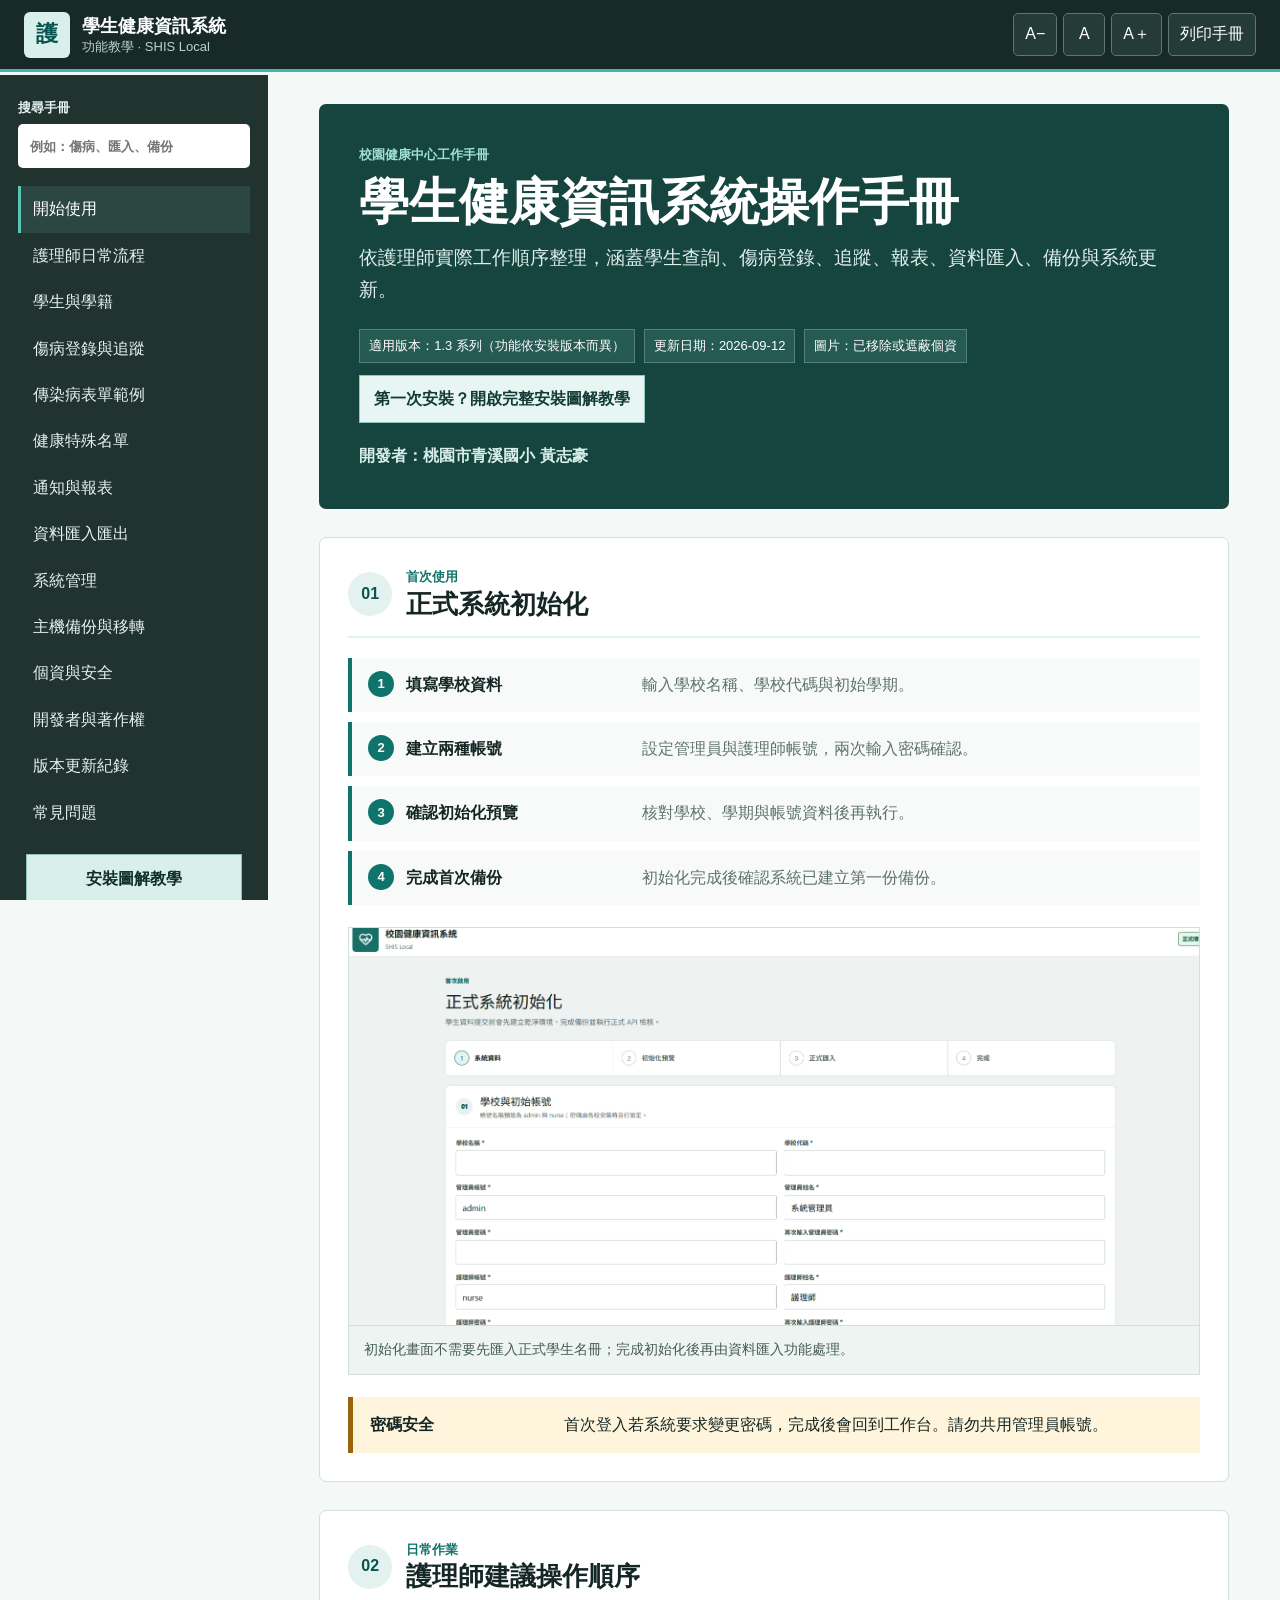
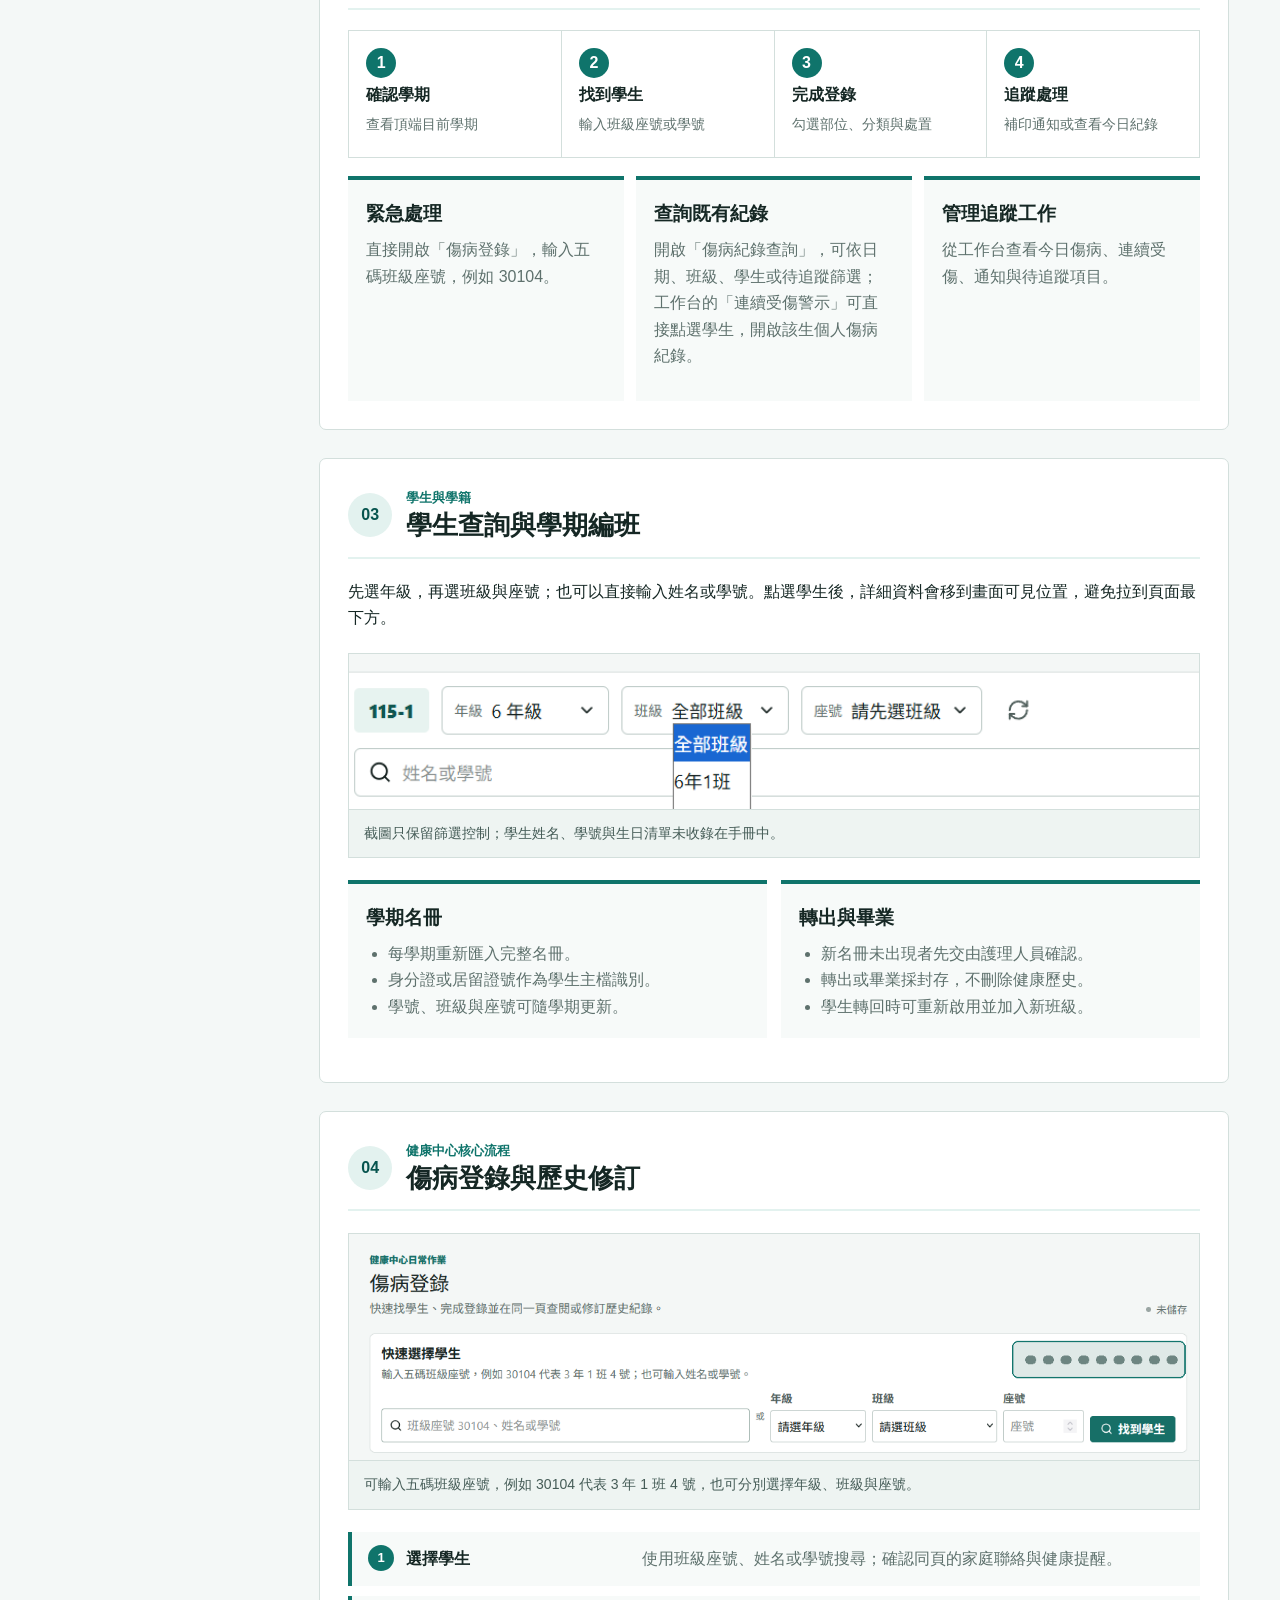
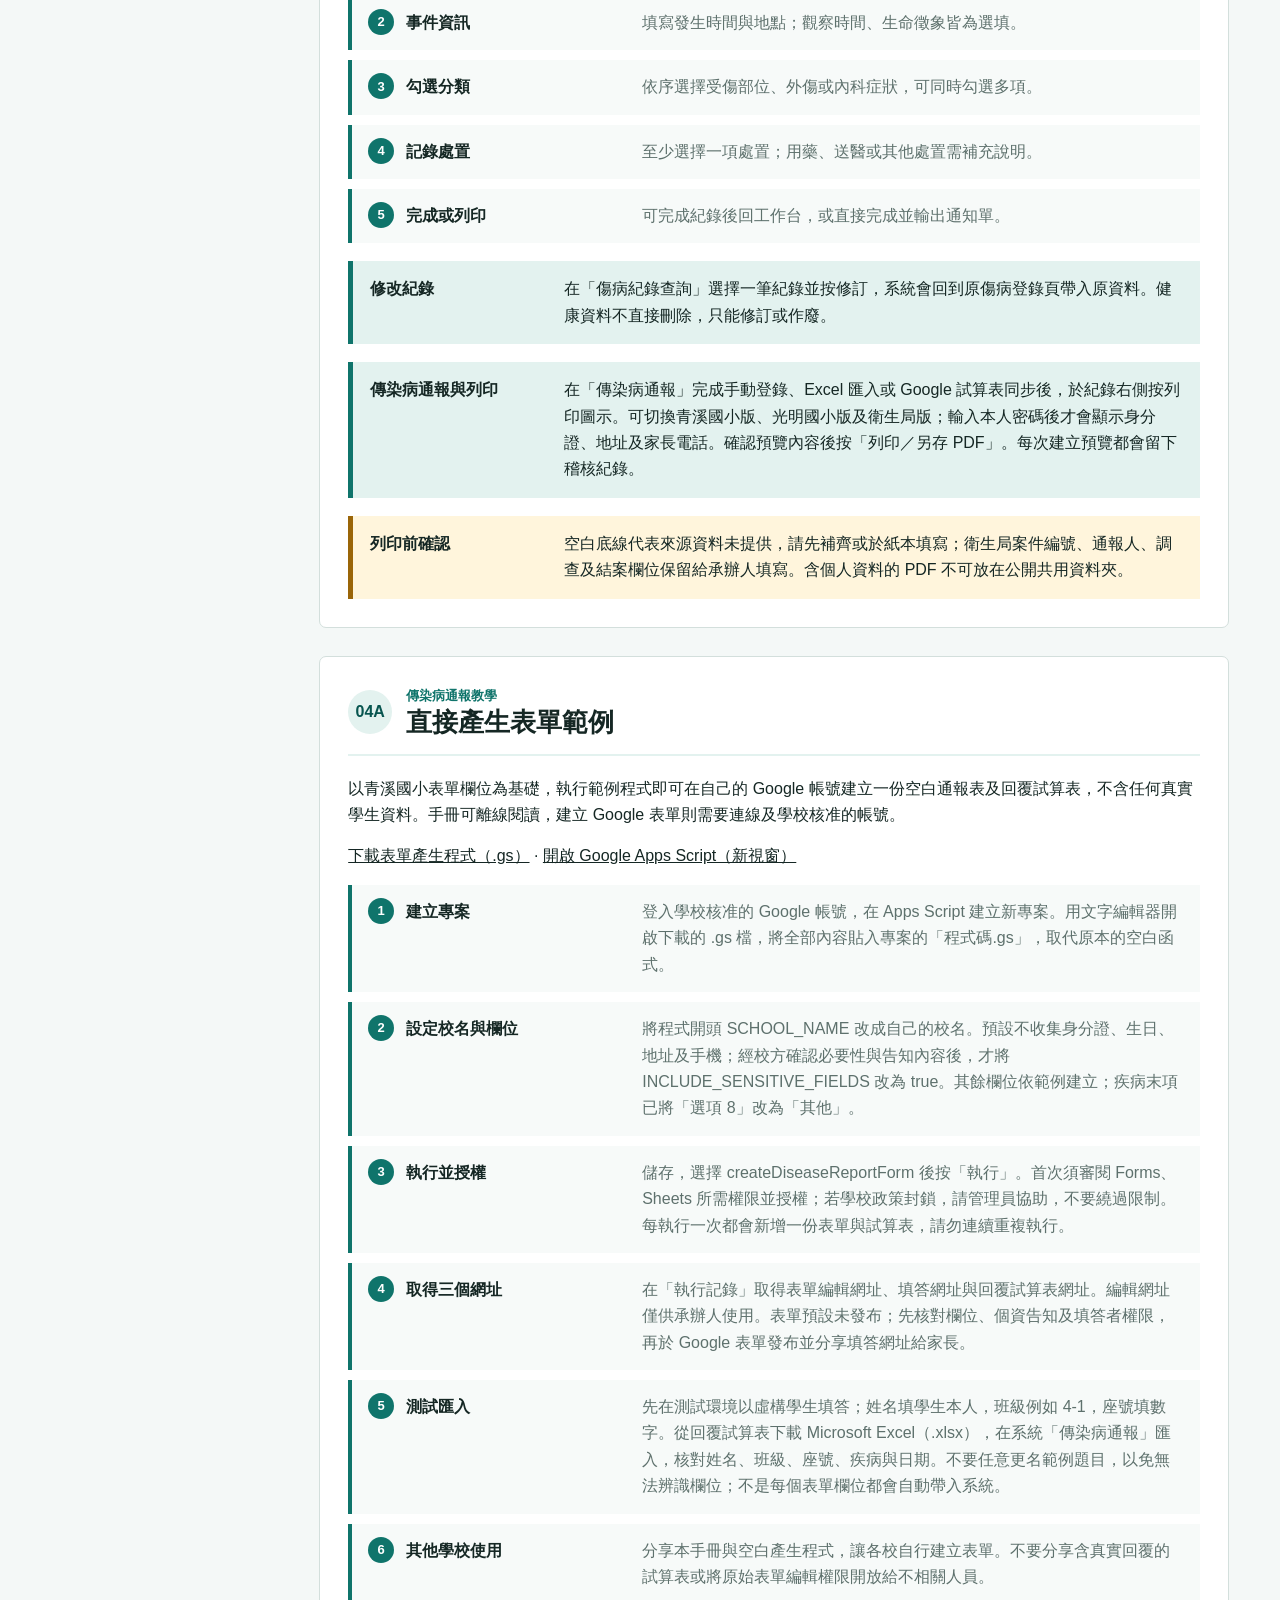
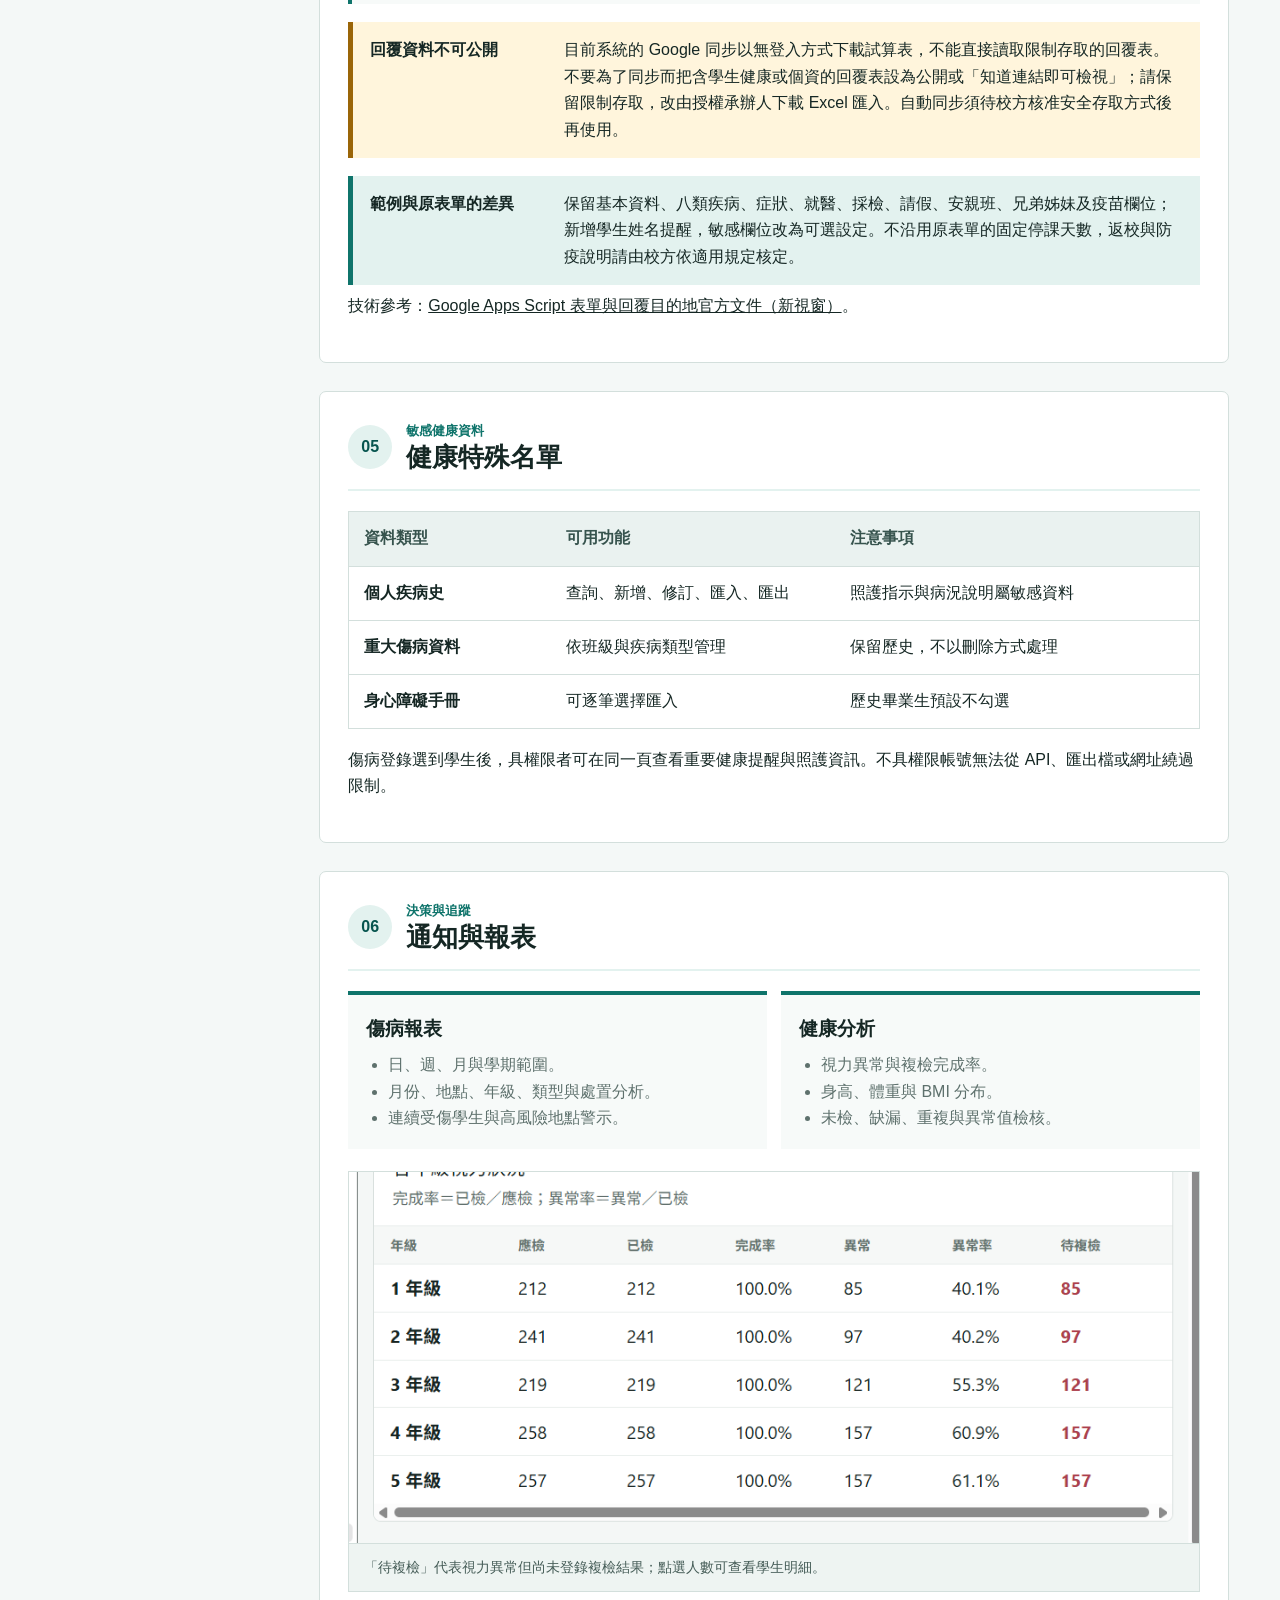
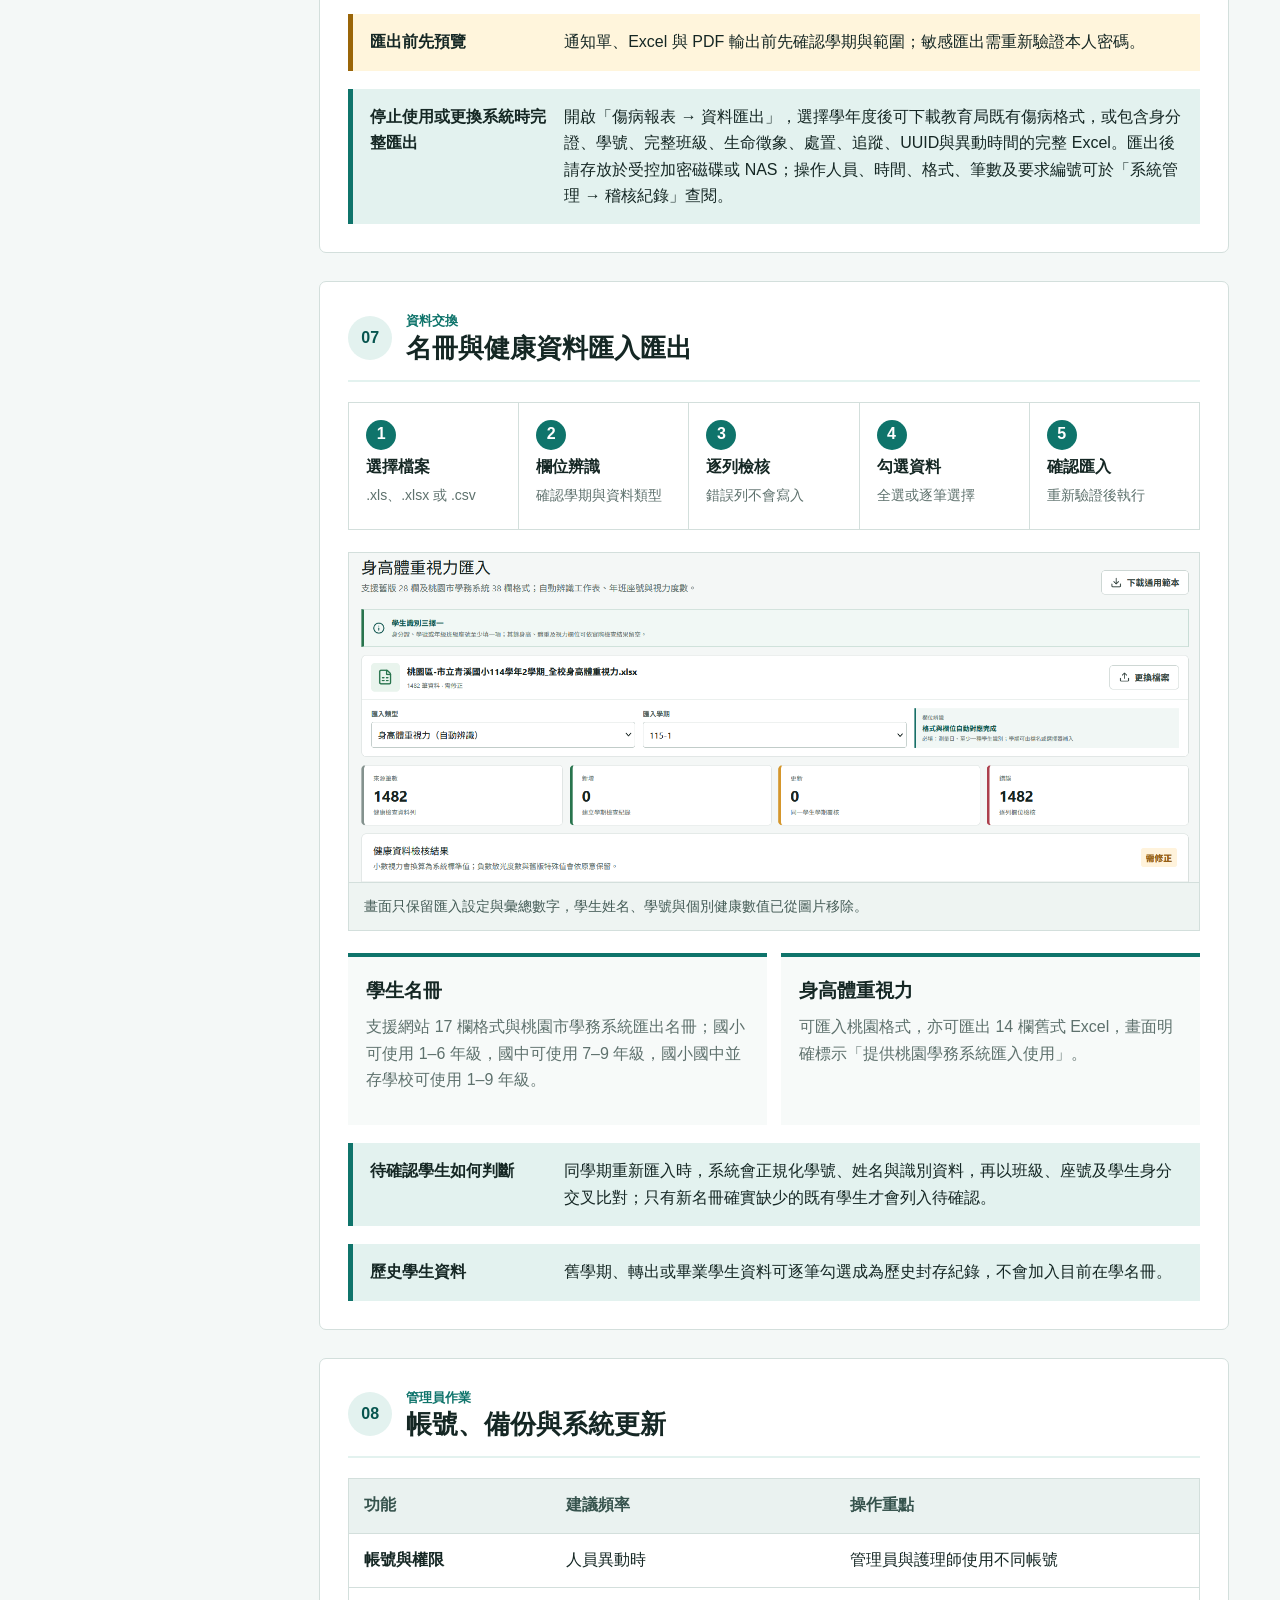
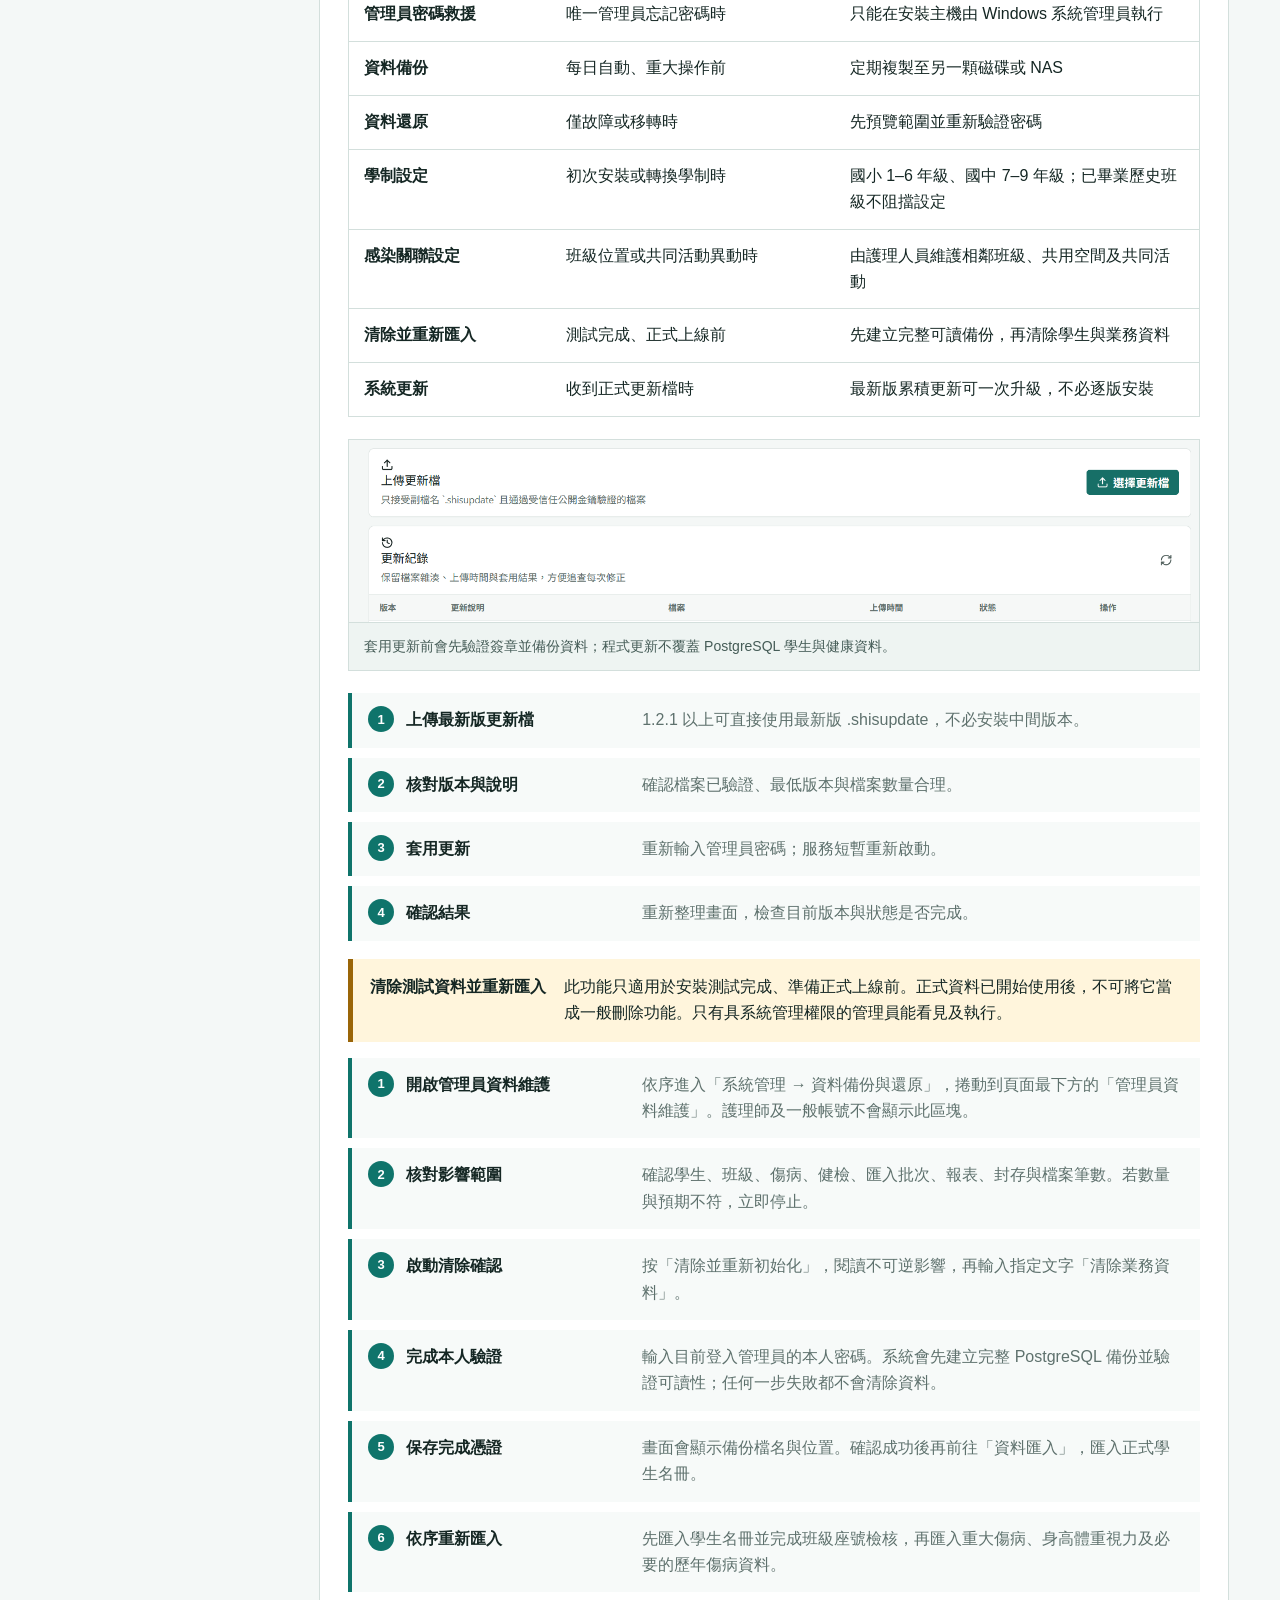
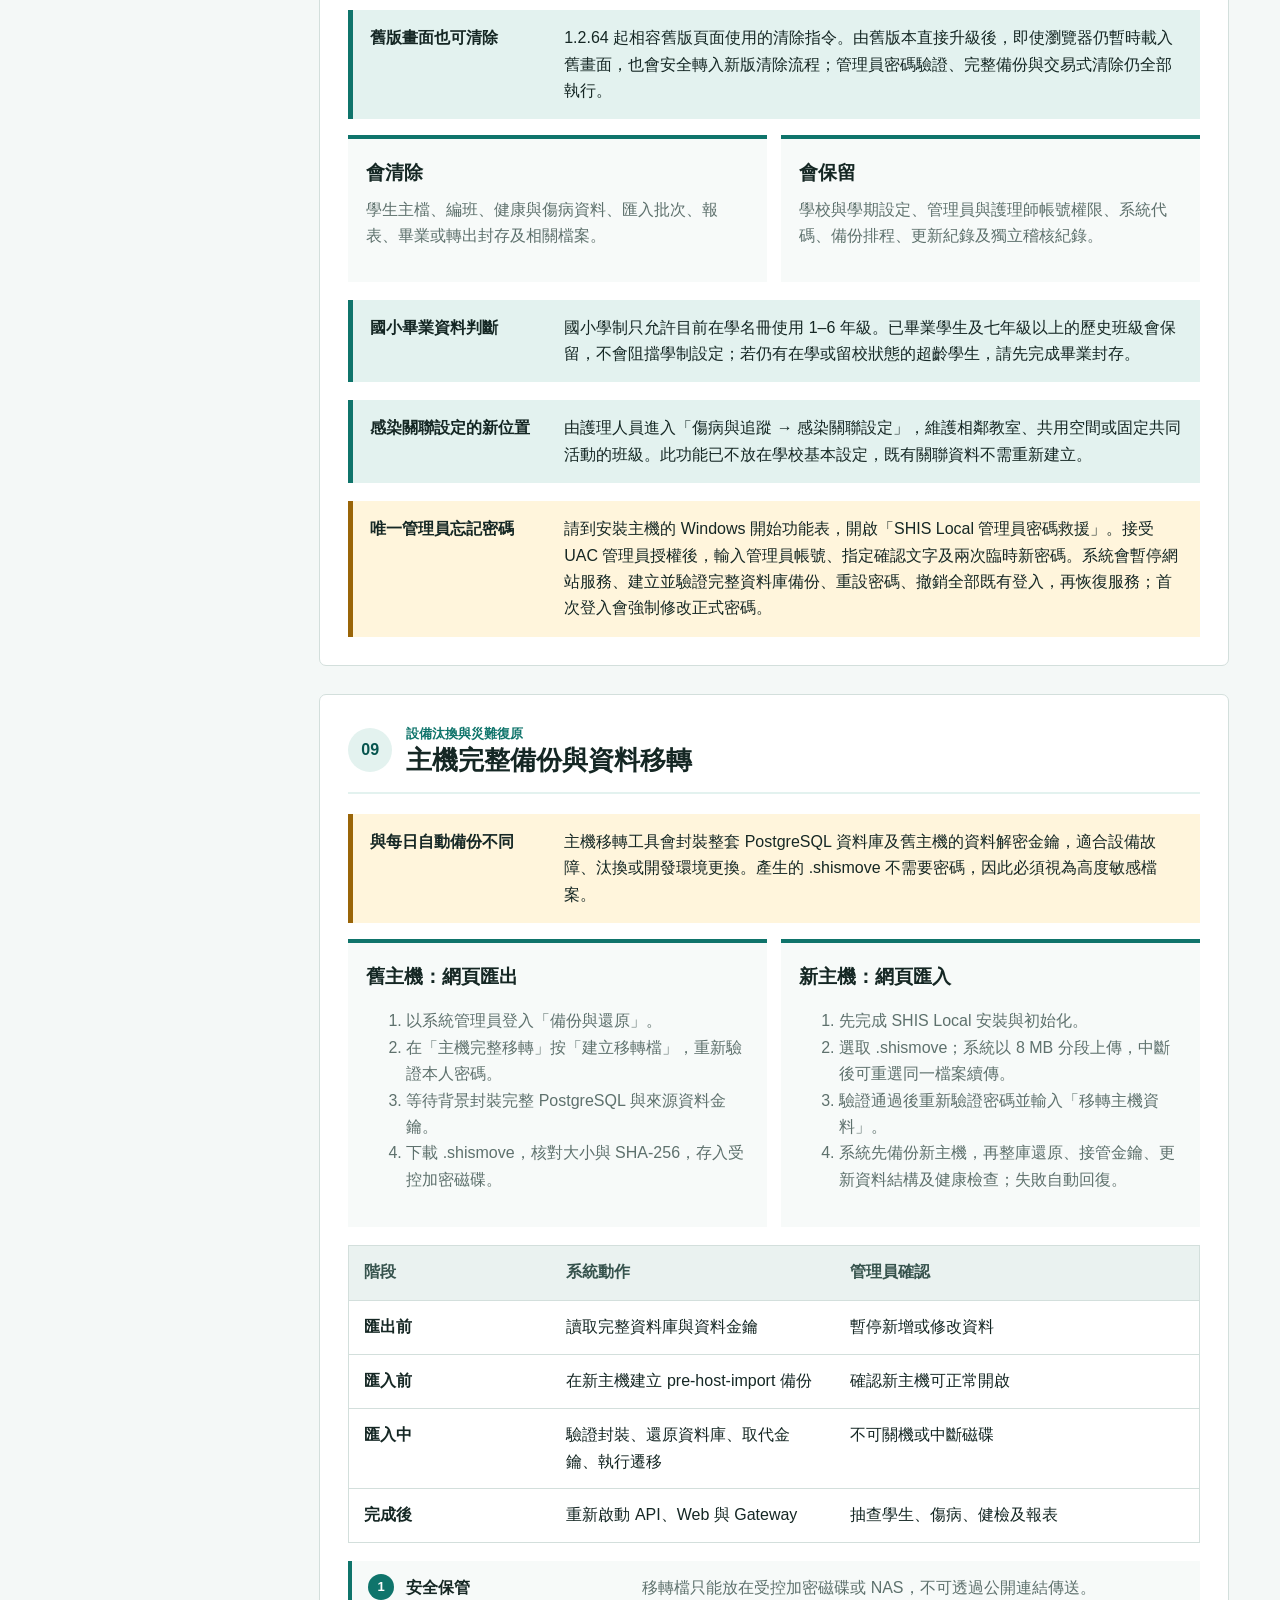
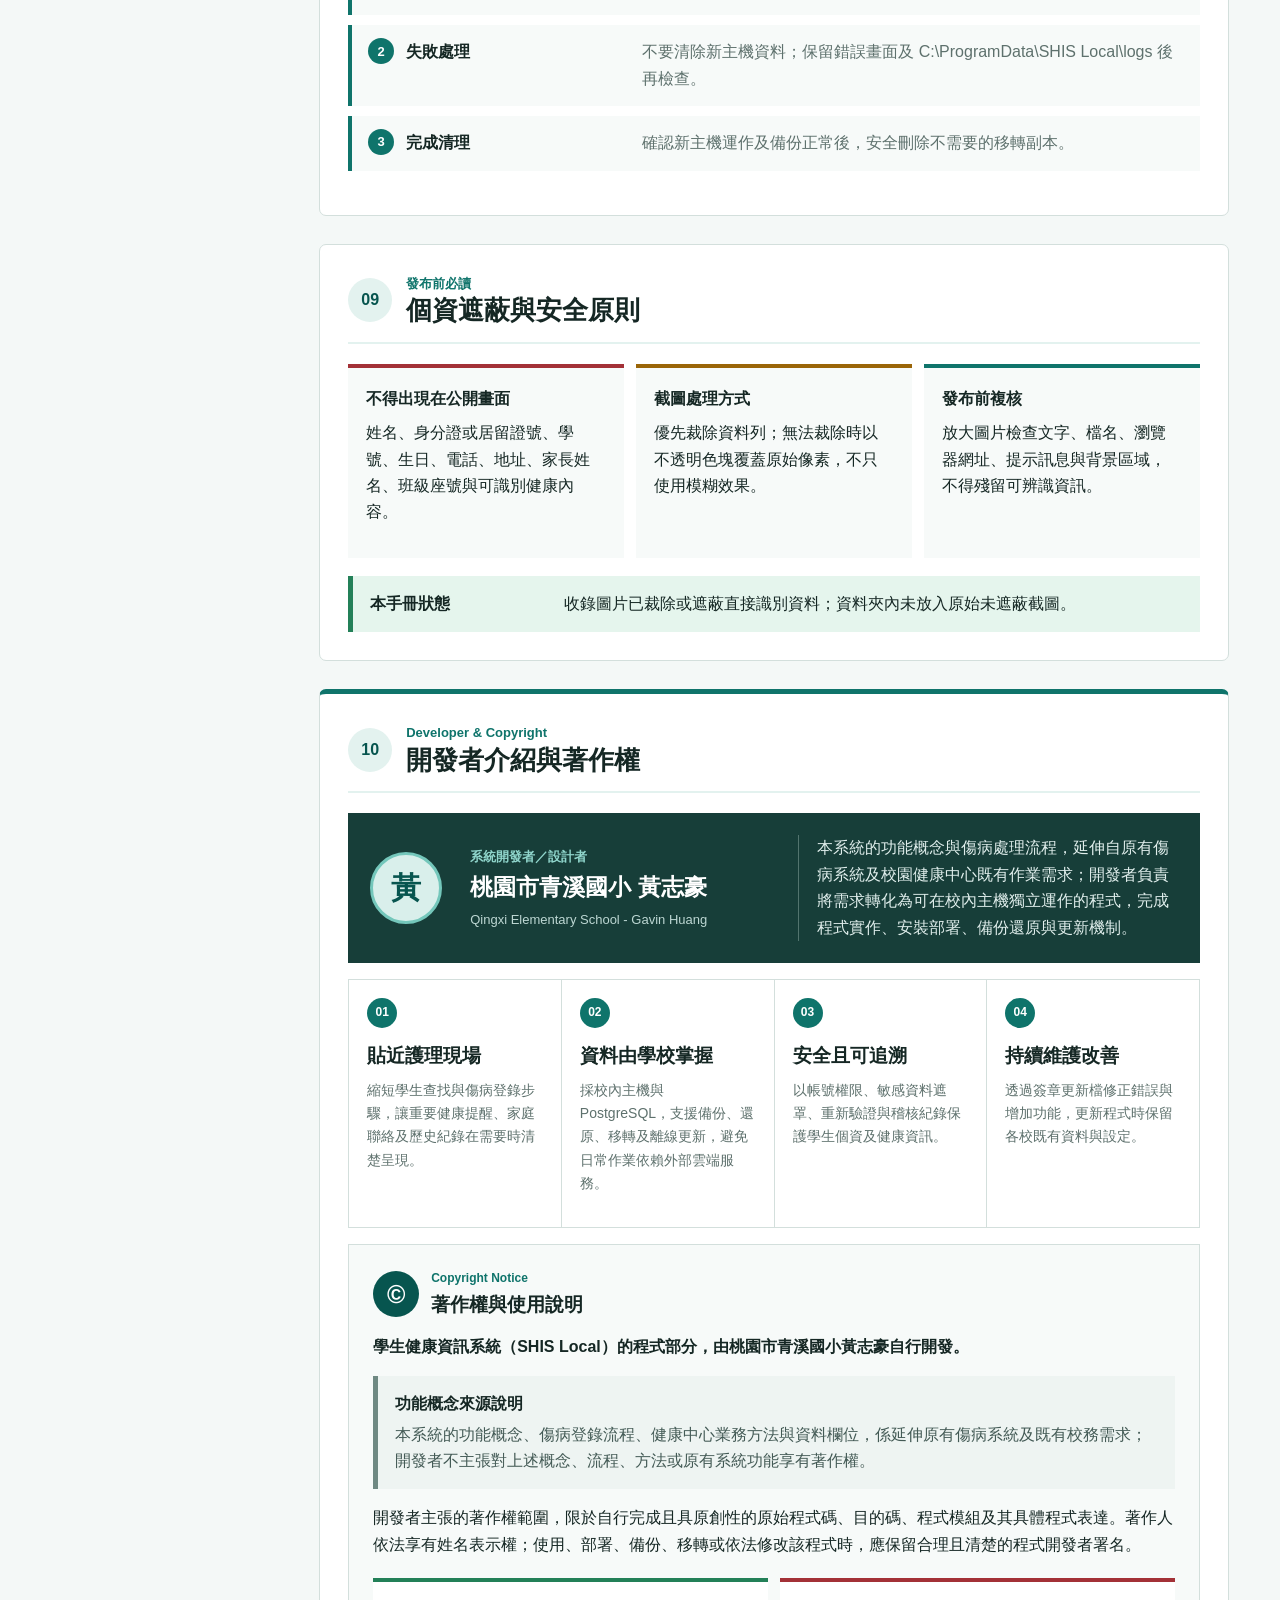
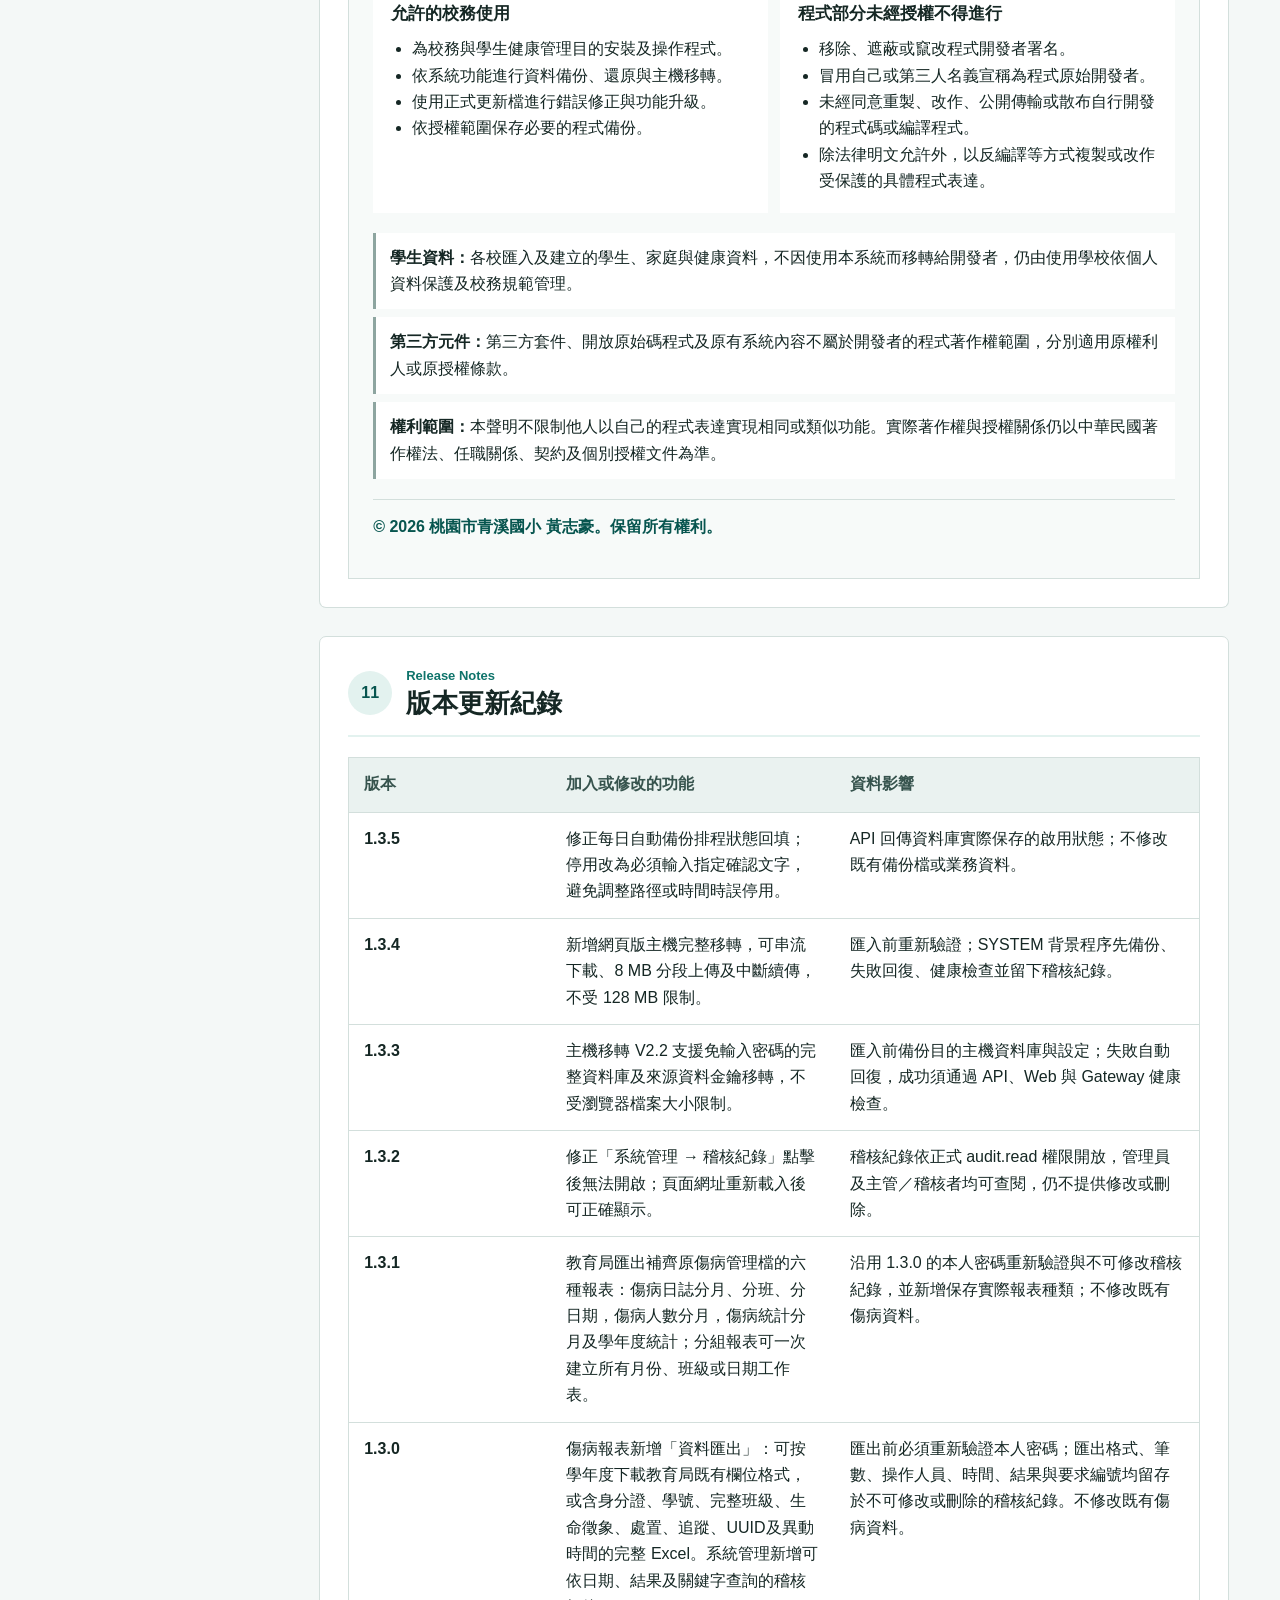
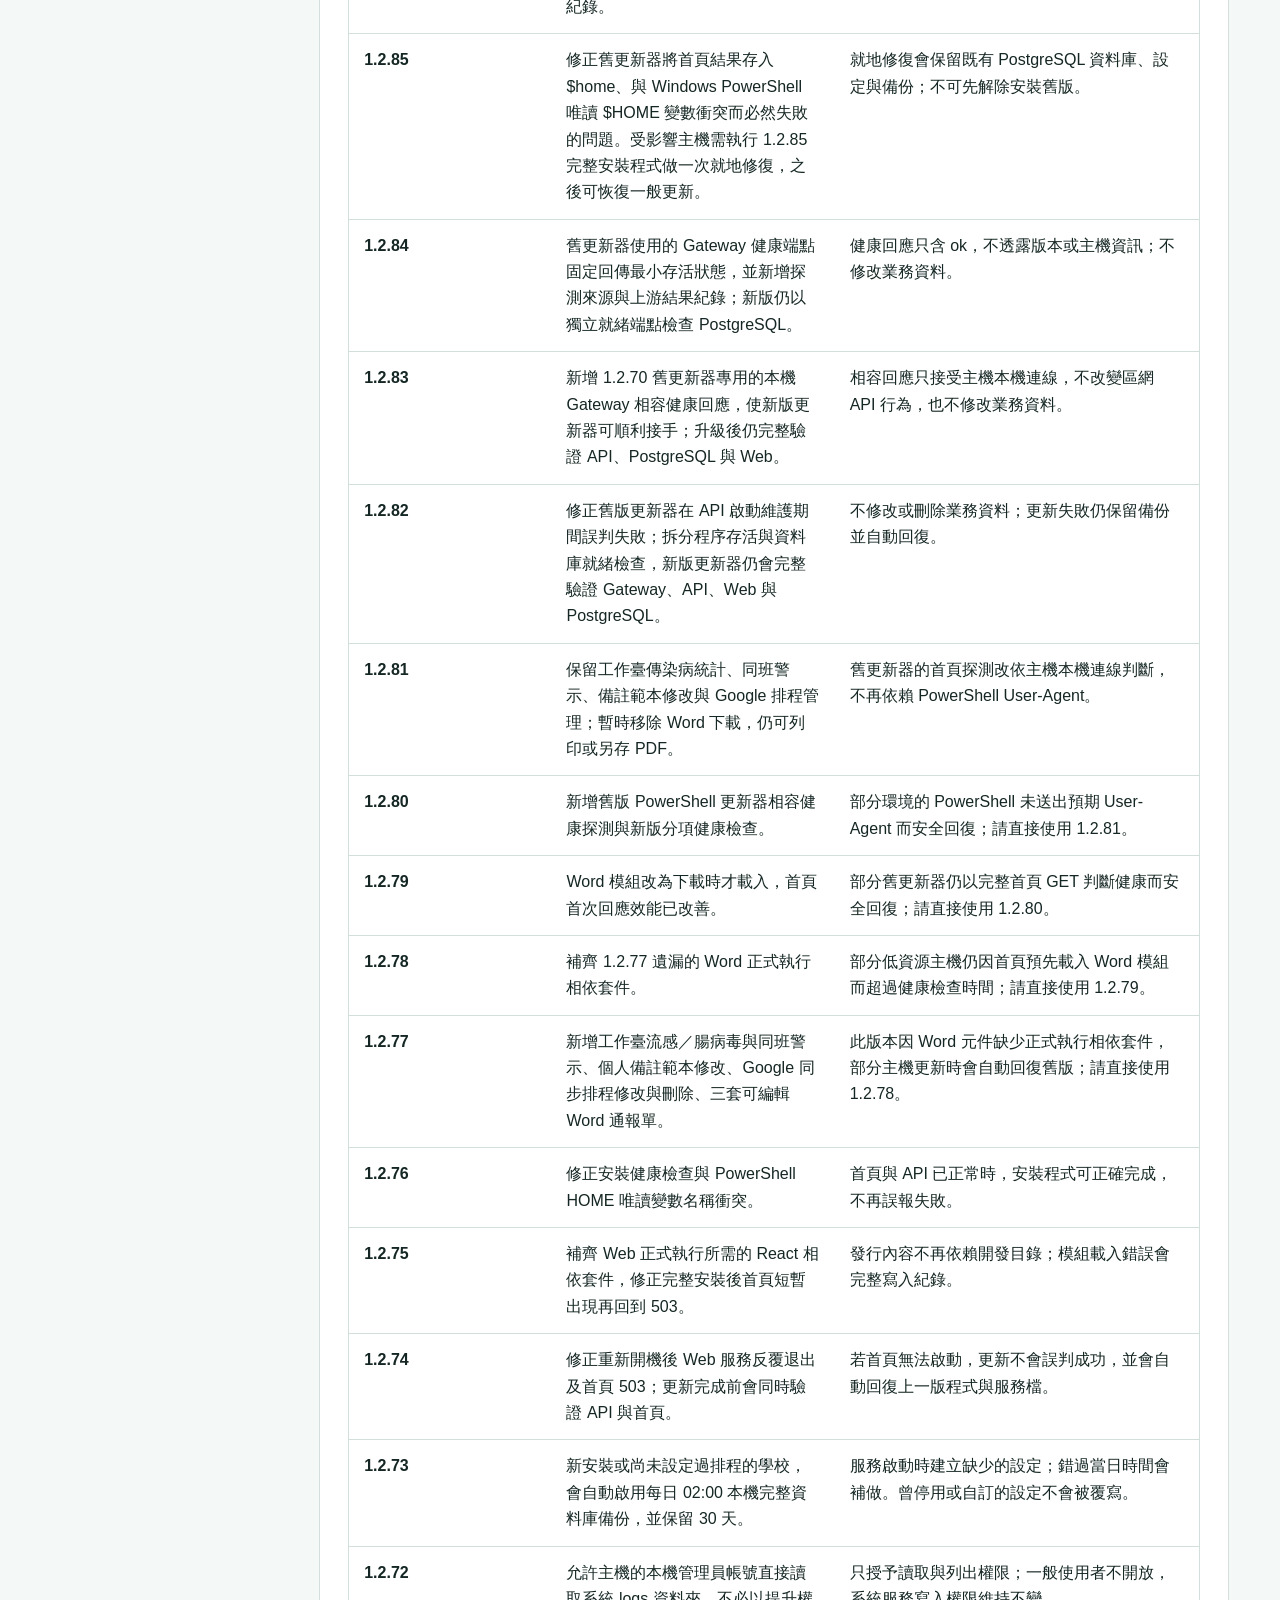
==== commit 7739f519: "docs: publish infectious form generator tutorial and updated manual" ====
--- a/index.html
+++ b/index.html
@@ -14,7 +14,7 @@
     <div class="brand-mark" aria-hidden="true">護</div>
     <div class="brand-copy">
       <strong>學生健康資訊系統</strong>
-      <span>離線操作手冊 · SHIS Local 1.2.69</span>
+      <span>功能教學 · SHIS Local</span>
     </div>
     <div class="header-actions" aria-label="手冊工具">
       <button id="font-down" type="button" title="縮小文字" aria-label="縮小文字">A−</button>
@@ -35,10 +35,12 @@
         <a href="#daily">護理師日常流程</a>
         <a href="#students">學生與學籍</a>
         <a href="#injury">傷病登錄與追蹤</a>
+        <a href="#infectious-form">傳染病表單範例</a>
         <a href="#health">健康特殊名單</a>
         <a href="#reports">通知與報表</a>
         <a href="#imports">資料匯入匯出</a>
         <a href="#admin">系統管理</a>
+        <a href="#host-transfer">主機備份與移轉</a>
         <a href="#privacy">個資與安全</a>
         <a href="#developer">開發者與著作權</a>
         <a href="#versions">版本更新紀錄</a>
@@ -54,8 +56,8 @@
         <h1>學生健康資訊系統操作手冊</h1>
         <p class="lead">依護理師實際工作順序整理，涵蓋學生查詢、傷病登錄、追蹤、報表、資料匯入、備份與系統更新。</p>
         <div class="hero-status">
-          <span>適用版本：1.2.69</span>
-          <span>更新日期：2026-09-03</span>
+          <span>適用版本：1.3 系列（功能依安裝版本而異）</span>
+          <span>更新日期：2026-09-12</span>
           <span>圖片：已移除或遮蔽個資</span>
         </div>
         <p><a class="hero-guide-link" href="install/">第一次安裝？開啟完整安裝圖解教學</a></p>
@@ -119,6 +121,25 @@
           <li><strong>完成或列印</strong><span>可完成紀錄後回工作台，或直接完成並輸出通知單。</span></li>
         </ol>
         <div class="callout info"><strong>修改紀錄</strong><span>在「傷病紀錄查詢」選擇一筆紀錄並按修訂，系統會回到原傷病登錄頁帶入原資料。健康資料不直接刪除，只能修訂或作廢。</span></div>
+        <div class="callout info"><strong>傳染病通報與列印</strong><span>在「傳染病通報」完成手動登錄、Excel 匯入或 Google 試算表同步後，於紀錄右側按列印圖示。可切換青溪國小版、光明國小版及衛生局版；輸入本人密碼後才會顯示身分證、地址及家長電話。確認預覽內容後按「列印／另存 PDF」。每次建立預覽都會留下稽核紀錄。</span></div>
+        <div class="callout warning"><strong>列印前確認</strong><span>空白底線代表來源資料未提供，請先補齊或於紙本填寫；衛生局案件編號、通報人、調查及結案欄位保留給承辦人填寫。含個人資料的 PDF 不可放在公開共用資料夾。</span></div>
+      </section>
+
+      <section class="manual-section" id="infectious-form" data-keywords="傳染病 通報 表單 範例 Google Apps Script 產生 複製 同步 家長">
+        <div class="section-title"><span>04A</span><div><p>傳染病通報教學</p><h2>直接產生表單範例</h2></div></div>
+        <p>以青溪國小表單欄位為基礎，執行範例程式即可在自己的 Google 帳號建立一份空白通報表及回覆試算表，不含任何真實學生資料。手冊可離線閱讀，建立 Google 表單則需要連線及學校核准的帳號。</p>
+        <p><a href="assets/create-disease-report-form.gs" download>下載表單產生程式（.gs）</a> · <a href="https://script.google.com/" target="_blank" rel="noopener noreferrer">開啟 Google Apps Script（新視窗）</a></p>
+        <ol class="steps">
+          <li><strong>建立專案</strong><span>登入學校核准的 Google 帳號，在 Apps Script 建立新專案。用文字編輯器開啟下載的 .gs 檔，將全部內容貼入專案的「程式碼.gs」，取代原本的空白函式。</span></li>
+          <li><strong>設定校名與欄位</strong><span>將程式開頭 SCHOOL_NAME 改成自己的校名。預設不收集身分證、生日、地址及手機；經校方確認必要性與告知內容後，才將 INCLUDE_SENSITIVE_FIELDS 改為 true。其餘欄位依範例建立；疾病末項已將「選項 8」改為「其他」。</span></li>
+          <li><strong>執行並授權</strong><span>儲存，選擇 createDiseaseReportForm 後按「執行」。首次須審閱 Forms、Sheets 所需權限並授權；若學校政策封鎖，請管理員協助，不要繞過限制。每執行一次都會新增一份表單與試算表，請勿連續重複執行。</span></li>
+          <li><strong>取得三個網址</strong><span>在「執行記錄」取得表單編輯網址、填答網址與回覆試算表網址。編輯網址僅供承辦人使用。表單預設未發布；先核對欄位、個資告知及填答者權限，再於 Google 表單發布並分享填答網址給家長。</span></li>
+          <li><strong>測試匯入</strong><span>先在測試環境以虛構學生填答；姓名填學生本人，班級例如 4-1，座號填數字。從回覆試算表下載 Microsoft Excel（.xlsx），在系統「傳染病通報」匯入，核對姓名、班級、座號、疾病與日期。不要任意更名範例題目，以免無法辨識欄位；不是每個表單欄位都會自動帶入系統。</span></li>
+          <li><strong>其他學校使用</strong><span>分享本手冊與空白產生程式，讓各校自行建立表單。不要分享含真實回覆的試算表或將原始表單編輯權限開放給不相關人員。</span></li>
+        </ol>
+        <div class="callout warning"><strong>回覆資料不可公開</strong><span>目前系統的 Google 同步以無登入方式下載試算表，不能直接讀取限制存取的回覆表。不要為了同步而把含學生健康或個資的回覆表設為公開或「知道連結即可檢視」；請保留限制存取，改由授權承辦人下載 Excel 匯入。自動同步須待校方核准安全存取方式後再使用。</span></div>
+        <div class="callout info"><strong>範例與原表單的差異</strong><span>保留基本資料、八類疾病、症狀、就醫、採檢、請假、安親班、兄弟姊妹及疫苗欄位；新增學生姓名提醒，敏感欄位改為可選設定。不沿用原表單的固定停課天數，返校與防疫說明請由校方依適用規定核定。</span></div>
+        <p>技術參考：<a href="https://developers.google.com/apps-script/reference/forms/form" target="_blank" rel="noopener noreferrer">Google Apps Script 表單與回覆目的地官方文件（新視窗）</a>。</p>
       </section>
 
       <section class="manual-section" id="health" data-keywords="特殊疾病 個人疾病史 重大傷病 身心障礙 手冊 查詢 匯入 匯出">
@@ -143,6 +164,7 @@
           <figcaption>「待複檢」代表視力異常但尚未登錄複檢結果；點選人數可查看學生明細。</figcaption>
         </figure>
         <div class="callout warning"><strong>匯出前先預覽</strong><span>通知單、Excel 與 PDF 輸出前先確認學期與範圍；敏感匯出需重新驗證本人密碼。</span></div>
+        <div class="callout info"><strong>停止使用或更換系統時完整匯出</strong><span>開啟「傷病報表 → 資料匯出」，選擇學年度後可下載教育局既有傷病格式，或包含身分證、學號、完整班級、生命徵象、處置、追蹤、UUID與異動時間的完整 Excel。匯出後請存放於受控加密磁碟或 NAS；操作人員、時間、格式、筆數及要求編號可於「系統管理 → 稽核紀錄」查閱。</span></div>
       </section>
 
       <section class="manual-section" id="imports" data-keywords="匯入 匯出 名冊 Excel xls xlsx csv 身高 體重 視力 桃園 學務系統 檢核 預覽">
@@ -206,6 +228,17 @@
         <div class="callout info"><strong>國小畢業資料判斷</strong><span>國小學制只允許目前在學名冊使用 1–6 年級。已畢業學生及七年級以上的歷史班級會保留，不會阻擋學制設定；若仍有在學或留校狀態的超齡學生，請先完成畢業封存。</span></div>
         <div class="callout info"><strong>感染關聯設定的新位置</strong><span>由護理人員進入「傷病與追蹤 → 感染關聯設定」，維護相鄰教室、共用空間或固定共同活動的班級。此功能已不放在學校基本設定，既有關聯資料不需重新建立。</span></div>
         <div class="callout warning"><strong>唯一管理員忘記密碼</strong><span>請到安裝主機的 Windows 開始功能表，開啟「SHIS Local 管理員密碼救援」。接受 UAC 管理員授權後，輸入管理員帳號、指定確認文字及兩次臨時新密碼。系統會暫停網站服務、建立並驗證完整資料庫備份、重設密碼、撤銷全部既有登入，再恢復服務；首次登入會強制修改正式密碼。</span></div>
+      </section>
+
+      <section class="manual-section" id="host-transfer" data-keywords="主機 備份 移轉 換機 故障 shismove 金鑰 舊主機 新主機 PostgreSQL">
+        <div class="section-title"><span>09</span><div><p>設備汰換與災難復原</p><h2>主機完整備份與資料移轉</h2></div></div>
+        <div class="callout warning"><strong>與每日自動備份不同</strong><span>主機移轉工具會封裝整套 PostgreSQL 資料庫及舊主機的資料解密金鑰，適合設備故障、汰換或開發環境更換。產生的 .shismove 不需要密碼，因此必須視為高度敏感檔案。</span></div>
+        <div class="two-column">
+          <article><h3>舊主機：網頁匯出</h3><ol><li>以系統管理員登入「備份與還原」。</li><li>在「主機完整移轉」按「建立移轉檔」，重新驗證本人密碼。</li><li>等待背景封裝完整 PostgreSQL 與來源資料金鑰。</li><li>下載 .shismove，核對大小與 SHA-256，存入受控加密磁碟。</li></ol></article>
+          <article><h3>新主機：網頁匯入</h3><ol><li>先完成 SHIS Local 安裝與初始化。</li><li>選取 .shismove；系統以 8 MB 分段上傳，中斷後可重選同一檔案續傳。</li><li>驗證通過後重新驗證密碼並輸入「移轉主機資料」。</li><li>系統先備份新主機，再整庫還原、接管金鑰、更新資料結構及健康檢查；失敗自動回復。</li></ol></article>
+        </div>
+        <div class="feature-table" role="table" aria-label="主機移轉檢查表"><div class="feature-row header" role="row"><span>階段</span><span>系統動作</span><span>管理員確認</span></div><div class="feature-row" role="row"><strong>匯出前</strong><span>讀取完整資料庫與資料金鑰</span><span>暫停新增或修改資料</span></div><div class="feature-row" role="row"><strong>匯入前</strong><span>在新主機建立 pre-host-import 備份</span><span>確認新主機可正常開啟</span></div><div class="feature-row" role="row"><strong>匯入中</strong><span>驗證封裝、還原資料庫、取代金鑰、執行遷移</span><span>不可關機或中斷磁碟</span></div><div class="feature-row" role="row"><strong>完成後</strong><span>重新啟動 API、Web 與 Gateway</span><span>抽查學生、傷病、健檢及報表</span></div></div>
+        <ol class="steps"><li><strong>安全保管</strong><span>移轉檔只能放在受控加密磁碟或 NAS，不可透過公開連結傳送。</span></li><li><strong>失敗處理</strong><span>不要清除新主機資料；保留錯誤畫面及 C:\ProgramData\SHIS Local\logs 後再檢查。</span></li><li><strong>完成清理</strong><span>確認新主機運作及備份正常後，安全刪除不需要的移轉副本。</span></li></ol>
       </section>
 
       <section class="manual-section" id="privacy" data-keywords="個資 遮蔽 安全 身分證 電話 地址 健康資料 截圖 協作平台">
@@ -255,10 +288,32 @@
         </div>
       </section>
 
-      <section class="manual-section" id="versions" data-keywords="版本 更新紀錄 1.2.59 1.2.60 1.2.61 1.2.62 1.2.63 1.2.64 1.2.65 1.2.66 1.2.67 1.2.68 1.2.69 新增 修正 資安">
+      <section class="manual-section" id="versions" data-keywords="版本 更新紀錄 1.3.0 1.2.59 1.2.60 1.2.61 1.2.62 1.2.63 1.2.64 1.2.65 1.2.66 1.2.67 1.2.68 1.2.69 1.2.70 1.2.71 1.2.72 1.2.73 1.2.74 1.2.75 1.2.76 新增 修正 資安 傳染病 Google 列印 備份 匯出 稽核 啟動 503 React 健康檢查">
         <div class="section-title"><span>11</span><div><p>Release Notes</p><h2>版本更新紀錄</h2></div></div>
         <div class="feature-table" role="table" aria-label="版本更新內容">
           <div class="feature-row header" role="row"><span>版本</span><span>加入或修改的功能</span><span>資料影響</span></div>
+          <div class="feature-row" role="row"><strong>1.3.5</strong><span>修正每日自動備份排程狀態回填；停用改為必須輸入指定確認文字，避免調整路徑或時間時誤停用。</span><span>API 回傳資料庫實際保存的啟用狀態；不修改既有備份檔或業務資料。</span></div>
+          <div class="feature-row" role="row"><strong>1.3.4</strong><span>新增網頁版主機完整移轉，可串流下載、8 MB 分段上傳及中斷續傳，不受 128 MB 限制。</span><span>匯入前重新驗證；SYSTEM 背景程序先備份、失敗回復、健康檢查並留下稽核紀錄。</span></div>
+          <div class="feature-row" role="row"><strong>1.3.3</strong><span>主機移轉 V2.2 支援免輸入密碼的完整資料庫及來源資料金鑰移轉，不受瀏覽器檔案大小限制。</span><span>匯入前備份目的主機資料庫與設定；失敗自動回復，成功須通過 API、Web 與 Gateway 健康檢查。</span></div>
+          <div class="feature-row" role="row"><strong>1.3.2</strong><span>修正「系統管理 → 稽核紀錄」點擊後無法開啟；頁面網址重新載入後可正確顯示。</span><span>稽核紀錄依正式 audit.read 權限開放，管理員及主管／稽核者均可查閱，仍不提供修改或刪除。</span></div>
+          <div class="feature-row" role="row"><strong>1.3.1</strong><span>教育局匯出補齊原傷病管理檔的六種報表：傷病日誌分月、分班、分日期，傷病人數分月，傷病統計分月及學年度統計；分組報表可一次建立所有月份、班級或日期工作表。</span><span>沿用 1.3.0 的本人密碼重新驗證與不可修改稽核紀錄，並新增保存實際報表種類；不修改既有傷病資料。</span></div>
+          <div class="feature-row" role="row"><strong>1.3.0</strong><span>傷病報表新增「資料匯出」：可按學年度下載教育局既有欄位格式，或含身分證、學號、完整班級、生命徵象、處置、追蹤、UUID及異動時間的完整 Excel。系統管理新增可依日期、結果及關鍵字查詢的稽核紀錄。</span><span>匯出前必須重新驗證本人密碼；匯出格式、筆數、操作人員、時間、結果與要求編號均留存於不可修改或刪除的稽核紀錄。不修改既有傷病資料。</span></div>
+          <div class="feature-row" role="row"><strong>1.2.85</strong><span>修正舊更新器將首頁結果存入 $home、與 Windows PowerShell 唯讀 $HOME 變數衝突而必然失敗的問題。受影響主機需執行 1.2.85 完整安裝程式做一次就地修復，之後可恢復一般更新。</span><span>就地修復會保留既有 PostgreSQL 資料庫、設定與備份；不可先解除安裝舊版。</span></div>
+          <div class="feature-row" role="row"><strong>1.2.84</strong><span>舊更新器使用的 Gateway 健康端點固定回傳最小存活狀態，並新增探測來源與上游結果紀錄；新版仍以獨立就緒端點檢查 PostgreSQL。</span><span>健康回應只含 ok，不透露版本或主機資訊；不修改業務資料。</span></div>
+          <div class="feature-row" role="row"><strong>1.2.83</strong><span>新增 1.2.70 舊更新器專用的本機 Gateway 相容健康回應，使新版更新器可順利接手；升級後仍完整驗證 API、PostgreSQL 與 Web。</span><span>相容回應只接受主機本機連線，不改變區網 API 行為，也不修改業務資料。</span></div>
+          <div class="feature-row" role="row"><strong>1.2.82</strong><span>修正舊版更新器在 API 啟動維護期間誤判失敗；拆分程序存活與資料庫就緒檢查，新版更新器仍會完整驗證 Gateway、API、Web 與 PostgreSQL。</span><span>不修改或刪除業務資料；更新失敗仍保留備份並自動回復。</span></div>
+          <div class="feature-row" role="row"><strong>1.2.81</strong><span>保留工作臺傳染病統計、同班警示、備註範本修改與 Google 排程管理；暫時移除 Word 下載，仍可列印或另存 PDF。</span><span>舊更新器的首頁探測改依主機本機連線判斷，不再依賴 PowerShell User-Agent。</span></div>
+          <div class="feature-row" role="row"><strong>1.2.80</strong><span>新增舊版 PowerShell 更新器相容健康探測與新版分項健康檢查。</span><span>部分環境的 PowerShell 未送出預期 User-Agent 而安全回復；請直接使用 1.2.81。</span></div>
+          <div class="feature-row" role="row"><strong>1.2.79</strong><span>Word 模組改為下載時才載入，首頁首次回應效能已改善。</span><span>部分舊更新器仍以完整首頁 GET 判斷健康而安全回復；請直接使用 1.2.80。</span></div>
+          <div class="feature-row" role="row"><strong>1.2.78</strong><span>補齊 1.2.77 遺漏的 Word 正式執行相依套件。</span><span>部分低資源主機仍因首頁預先載入 Word 模組而超過健康檢查時間；請直接使用 1.2.79。</span></div>
+          <div class="feature-row" role="row"><strong>1.2.77</strong><span>新增工作臺流感／腸病毒與同班警示、個人備註範本修改、Google 同步排程修改與刪除、三套可編輯 Word 通報單。</span><span>此版本因 Word 元件缺少正式執行相依套件，部分主機更新時會自動回復舊版；請直接使用 1.2.78。</span></div>
+          <div class="feature-row" role="row"><strong>1.2.76</strong><span>修正安裝健康檢查與 PowerShell HOME 唯讀變數名稱衝突。</span><span>首頁與 API 已正常時，安裝程式可正確完成，不再誤報失敗。</span></div>
+          <div class="feature-row" role="row"><strong>1.2.75</strong><span>補齊 Web 正式執行所需的 React 相依套件，修正完整安裝後首頁短暫出現再回到 503。</span><span>發行內容不再依賴開發目錄；模組載入錯誤會完整寫入紀錄。</span></div>
+          <div class="feature-row" role="row"><strong>1.2.74</strong><span>修正重新開機後 Web 服務反覆退出及首頁 503；更新完成前會同時驗證 API 與首頁。</span><span>若首頁無法啟動，更新不會誤判成功，並會自動回復上一版程式與服務檔。</span></div>
+          <div class="feature-row" role="row"><strong>1.2.73</strong><span>新安裝或尚未設定過排程的學校，會自動啟用每日 02:00 本機完整資料庫備份，並保留 30 天。</span><span>服務啟動時建立缺少的設定；錯過當日時間會補做。曾停用或自訂的設定不會被覆寫。</span></div>
+          <div class="feature-row" role="row"><strong>1.2.72</strong><span>允許主機的本機管理員帳號直接讀取系統 logs 資料夾，不必以提升權限的檔案總管開啟。</span><span>只授予讀取與列出權限；一般使用者不開放，系統服務寫入權限維持不變。</span></div>
+          <div class="feature-row" role="row"><strong>1.2.71</strong><span>修正 1.2.70 更新後部分主機停在「系統服務正在啟動」；累積更新包現在會同步更新 Node 執行環境。</span><span>更新前會備份原 runtime，失敗時連同程式一起回復；不修改既有資料庫內容。</span></div>
+          <div class="feature-row" role="row"><strong>1.2.70</strong><span>新增青溪與光明傳染病 Excel 匯入、Google 試算表每日同步、學生比對與重複排除，以及青溪、光明、衛生局三套 A4 列印範本。</span><span>追加傳染病共通欄位與同步來源設定；不刪除或覆寫既有學生、傷病及傳染病紀錄。敏感列印需本人密碼並留下稽核紀錄。</span></div>
           <div class="feature-row" role="row"><strong>1.2.69</strong><span>更新 Fastify、fast-uri 與 nanoid 正式相依套件，修補輸入驗證、網址處理及資源耗盡弱點。</span><span>正式相依套件稽核為 0 個已知弱點；不變更資料庫與備份格式。</span></div>
           <div class="feature-row" role="row"><strong>1.2.68</strong><span>修正傳染病通報清單讀取與新增通報時使用錯誤的學生、學期及在學狀態欄位。</span><span>不修改既有學生或傷病資料；恢復流感、腸病毒通報正常運作。</span></div>
           <div class="feature-row" role="row"><strong>1.2.67</strong><span>傷病登錄左側固定學生完整摘要；新增全部班級下拉選擇、發生地點管理，以及獨立的流感與腸病毒通報。</span><span>健康中心退出新紀錄地點選單；歷史資料保留。傳染病通報納入備份與清除測試資料。</span></div>
@@ -286,7 +341,7 @@
 
       <section class="manual-section document-control" aria-label="文件資訊">
         <h2>文件資訊</h2>
-        <dl><div><dt>開發者</dt><dd>桃園市青溪國小 黃志豪</dd></div><div><dt>英文署名</dt><dd>Qingxi Elementary School - Gavin Huang</dd></div><div><dt>手冊版本</dt><dd>1.2.69</dd></div><div><dt>對應系統</dt><dd>SHIS Local 1.2.69</dd></div><div><dt>開發性質</dt><dd>功能概念延伸既有傷病系統；程式部分由開發者自行開發</dd></div><div><dt>發布用途</dt><dd>校內離線使用與協作平台操作說明</dd></div></dl>
+        <dl><div><dt>開發者</dt><dd>桃園市青溪國小 黃志豪</dd></div><div><dt>英文署名</dt><dd>Qingxi Elementary School - Gavin Huang</dd></div><div><dt>手冊版本</dt><dd>1.2.85</dd></div><div><dt>對應系統</dt><dd>SHIS Local 1.2.85</dd></div><div><dt>開發性質</dt><dd>功能概念延伸既有傷病系統；程式部分由開發者自行開發</dd></div><div><dt>發布用途</dt><dd>校內離線使用與協作平台操作說明</dd></div></dl>
       </section>
 
       <p id="no-results" class="no-results" hidden>找不到符合的章節，請更換搜尋文字。</p>
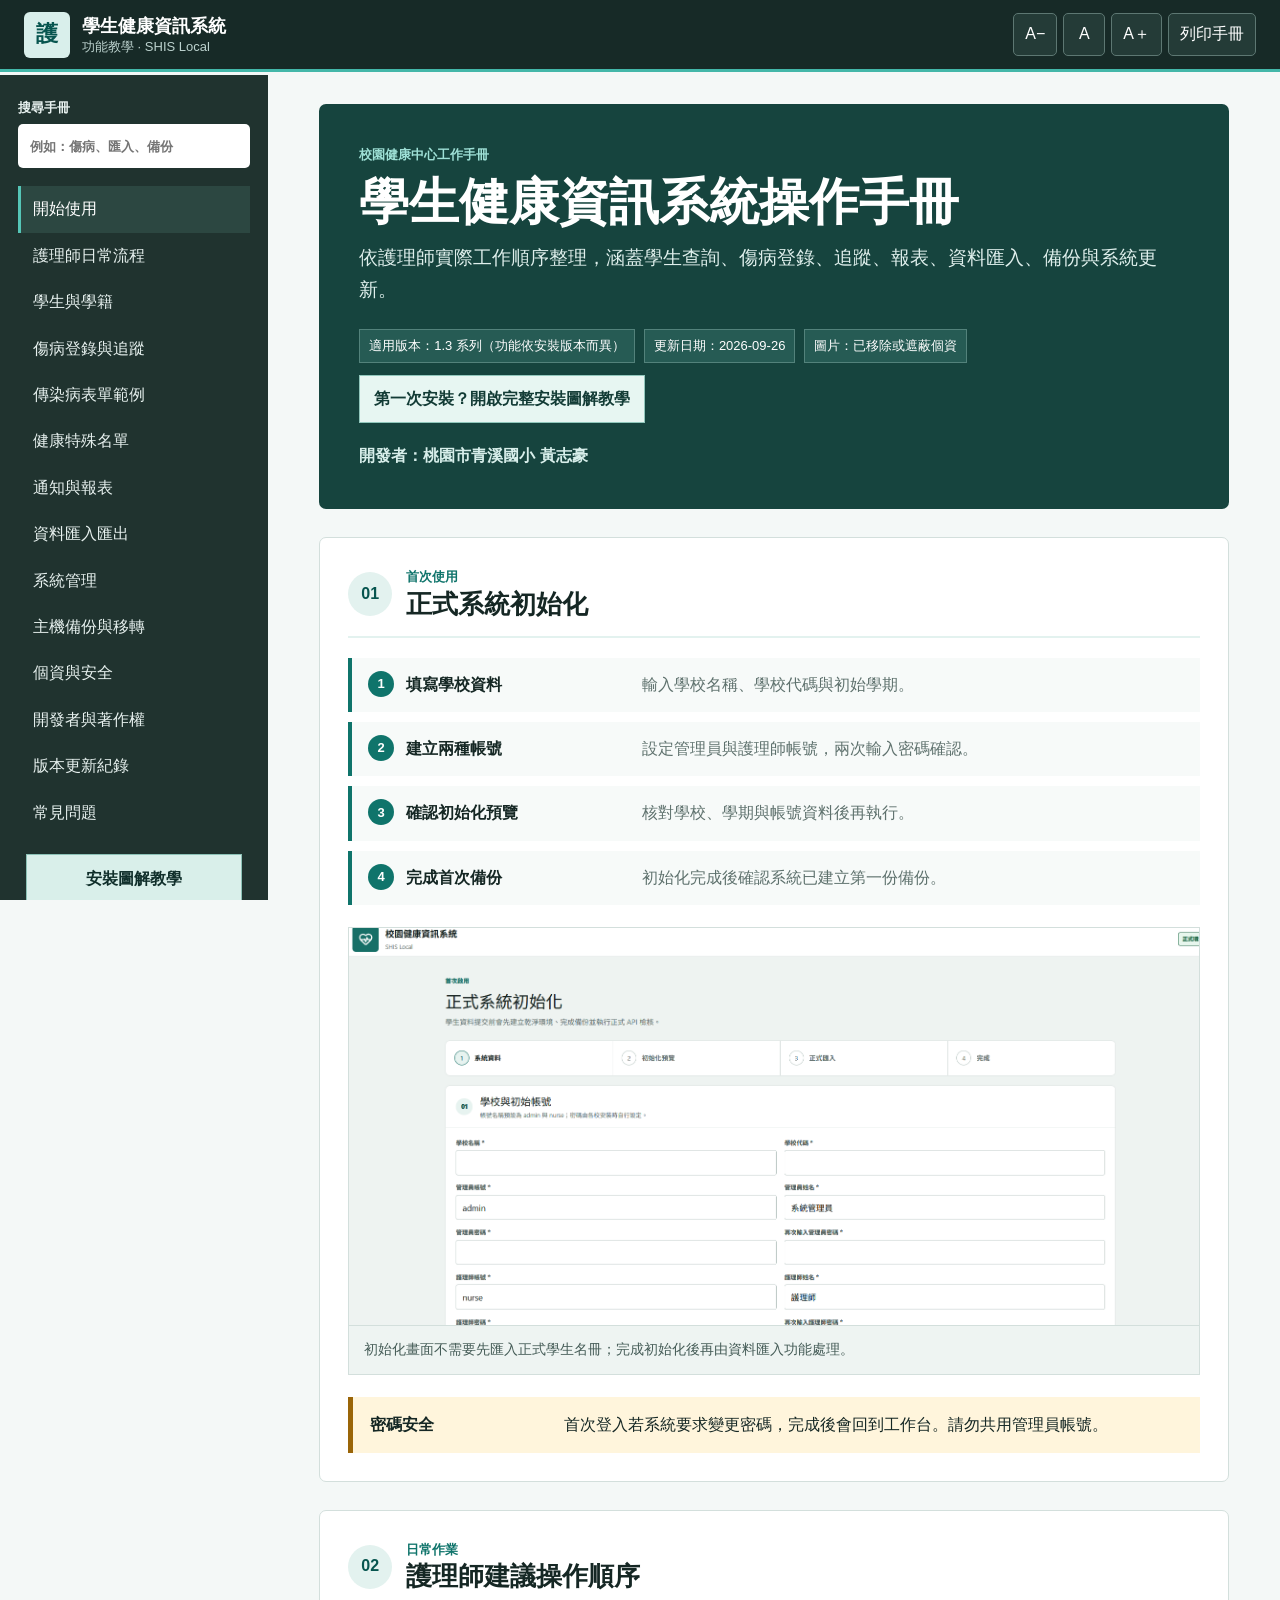
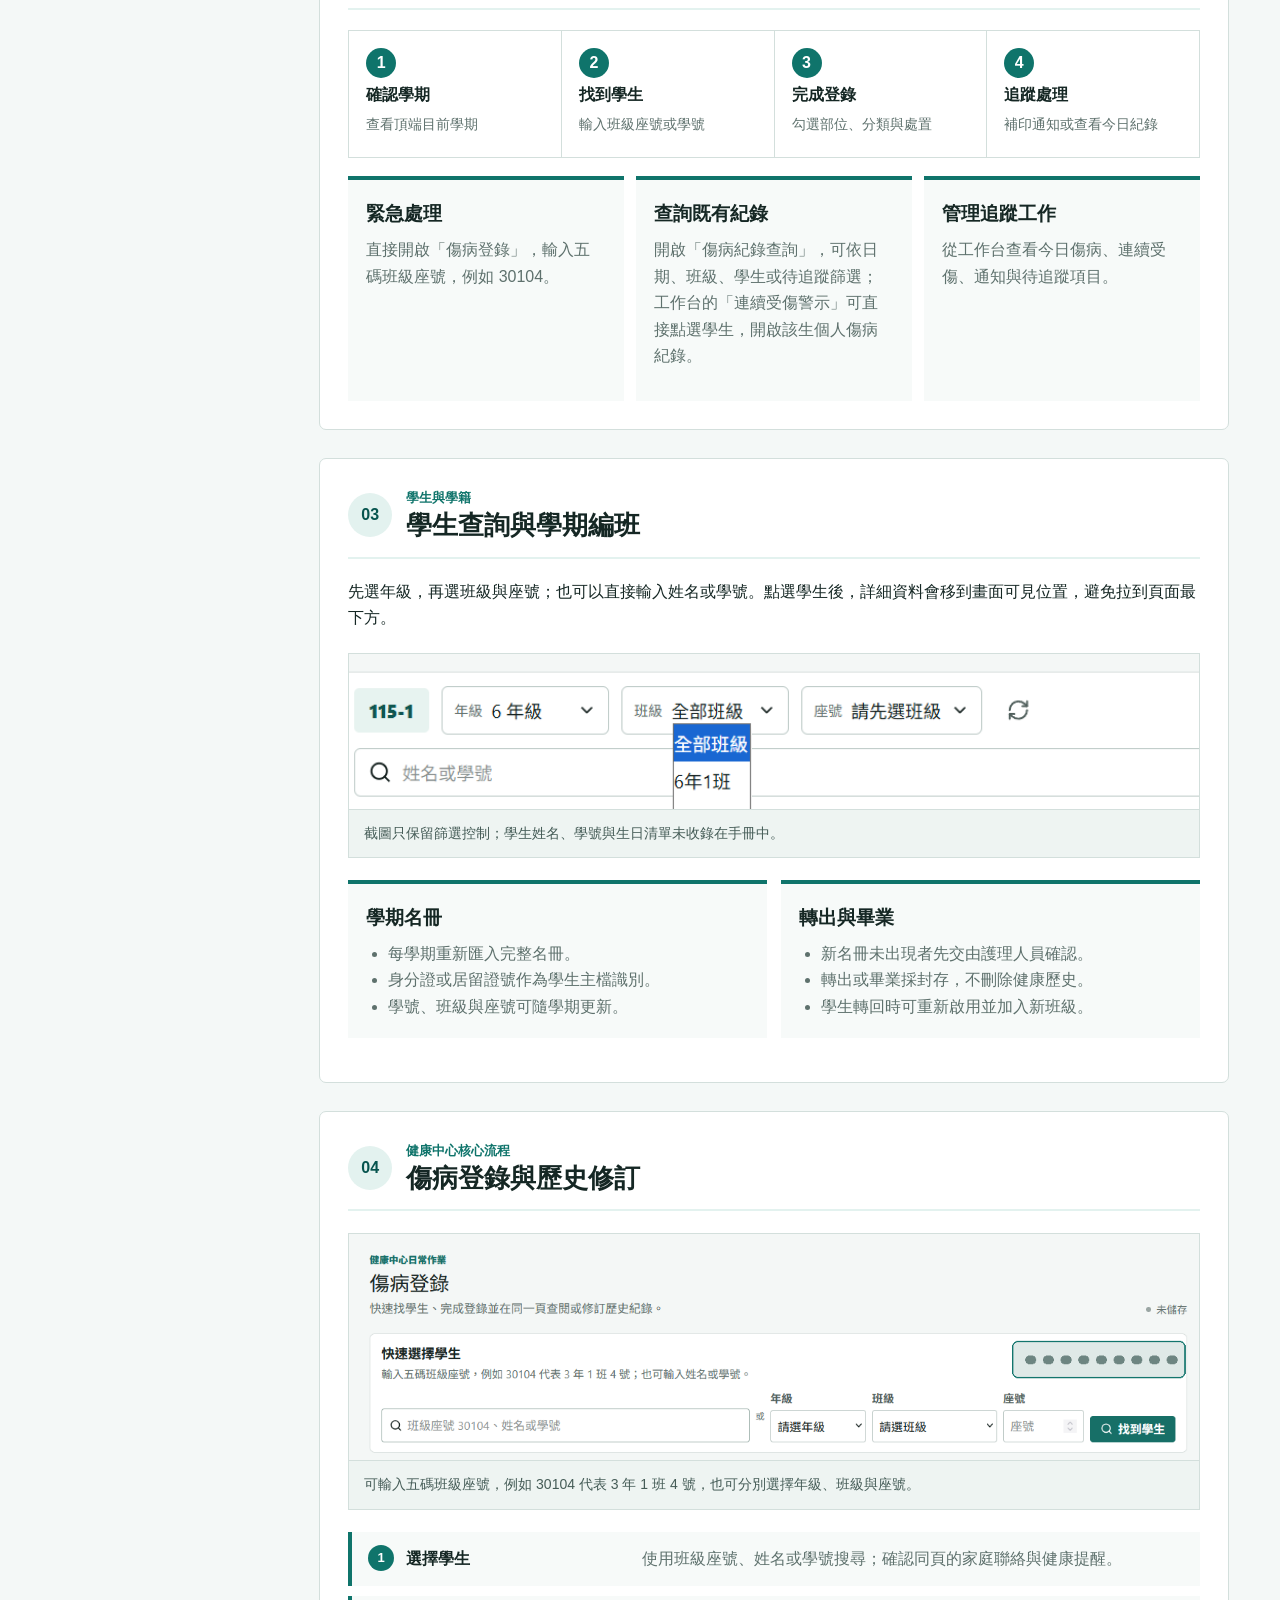
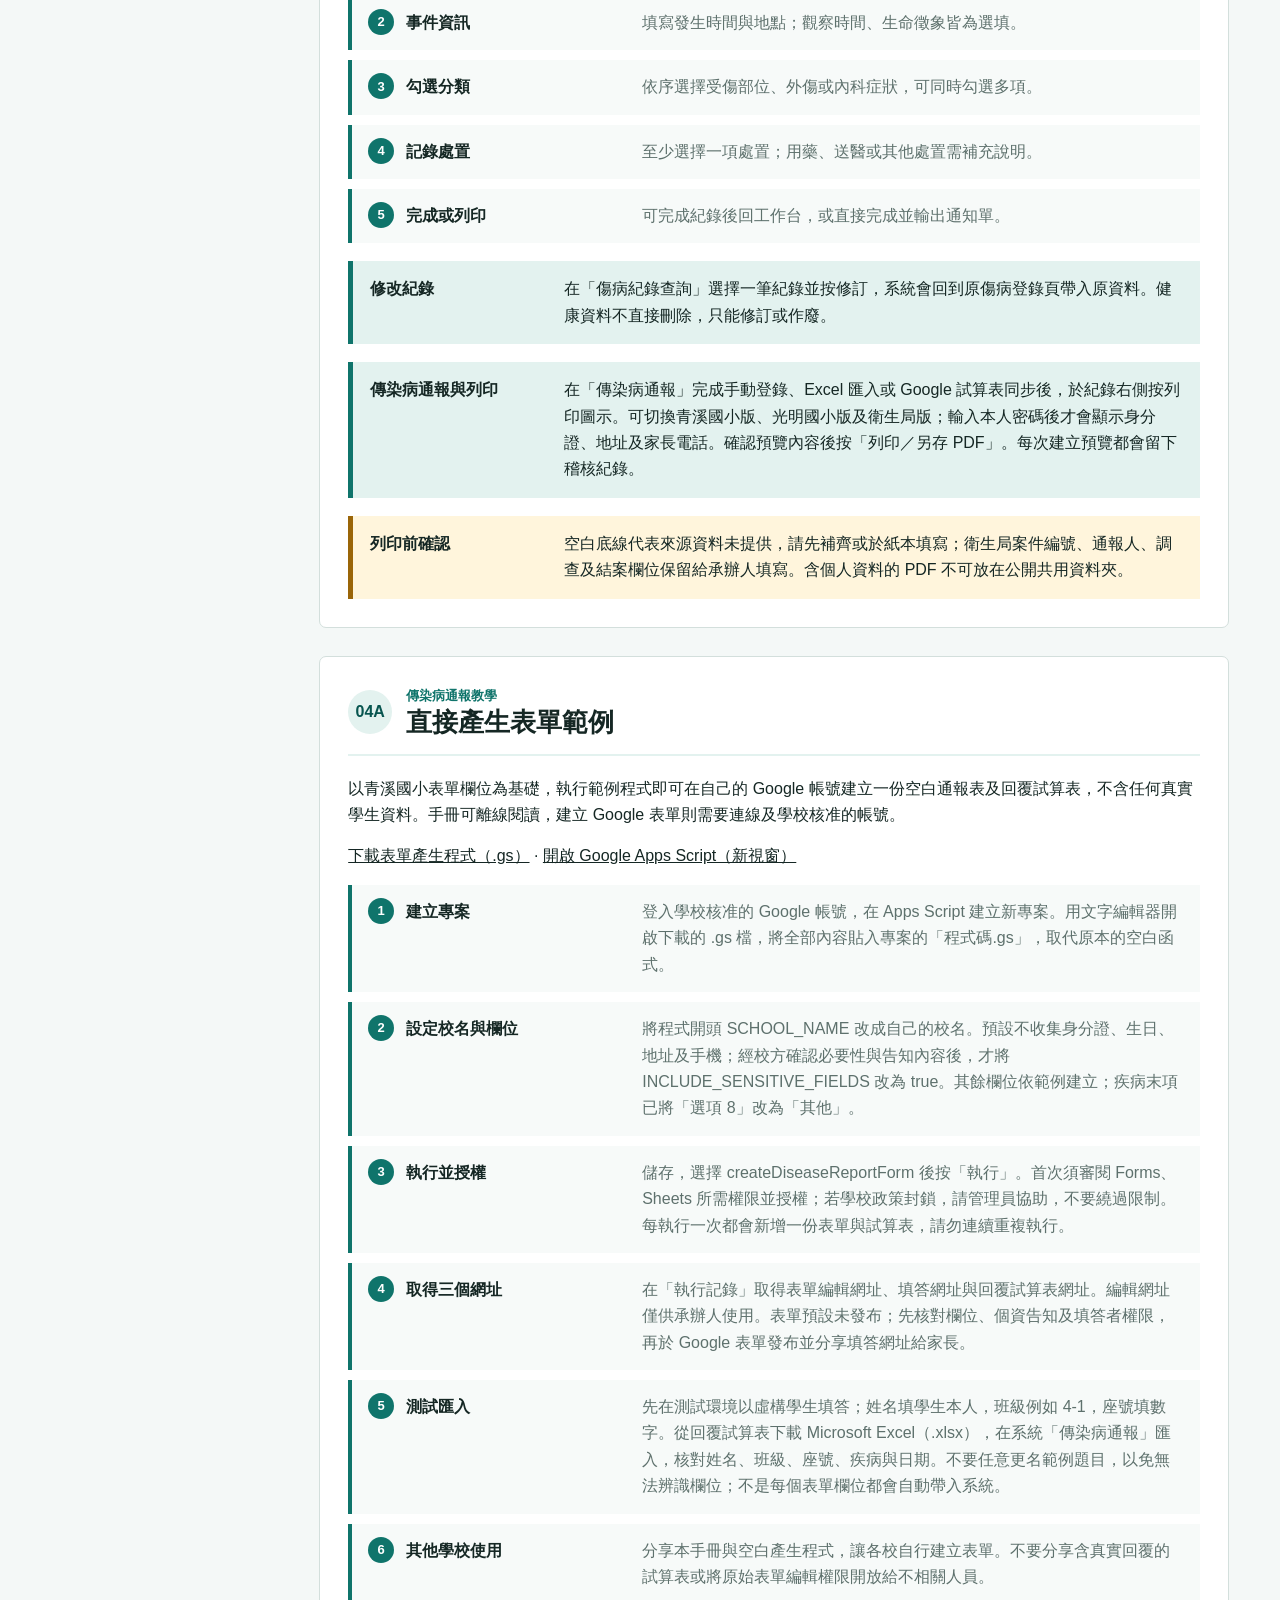
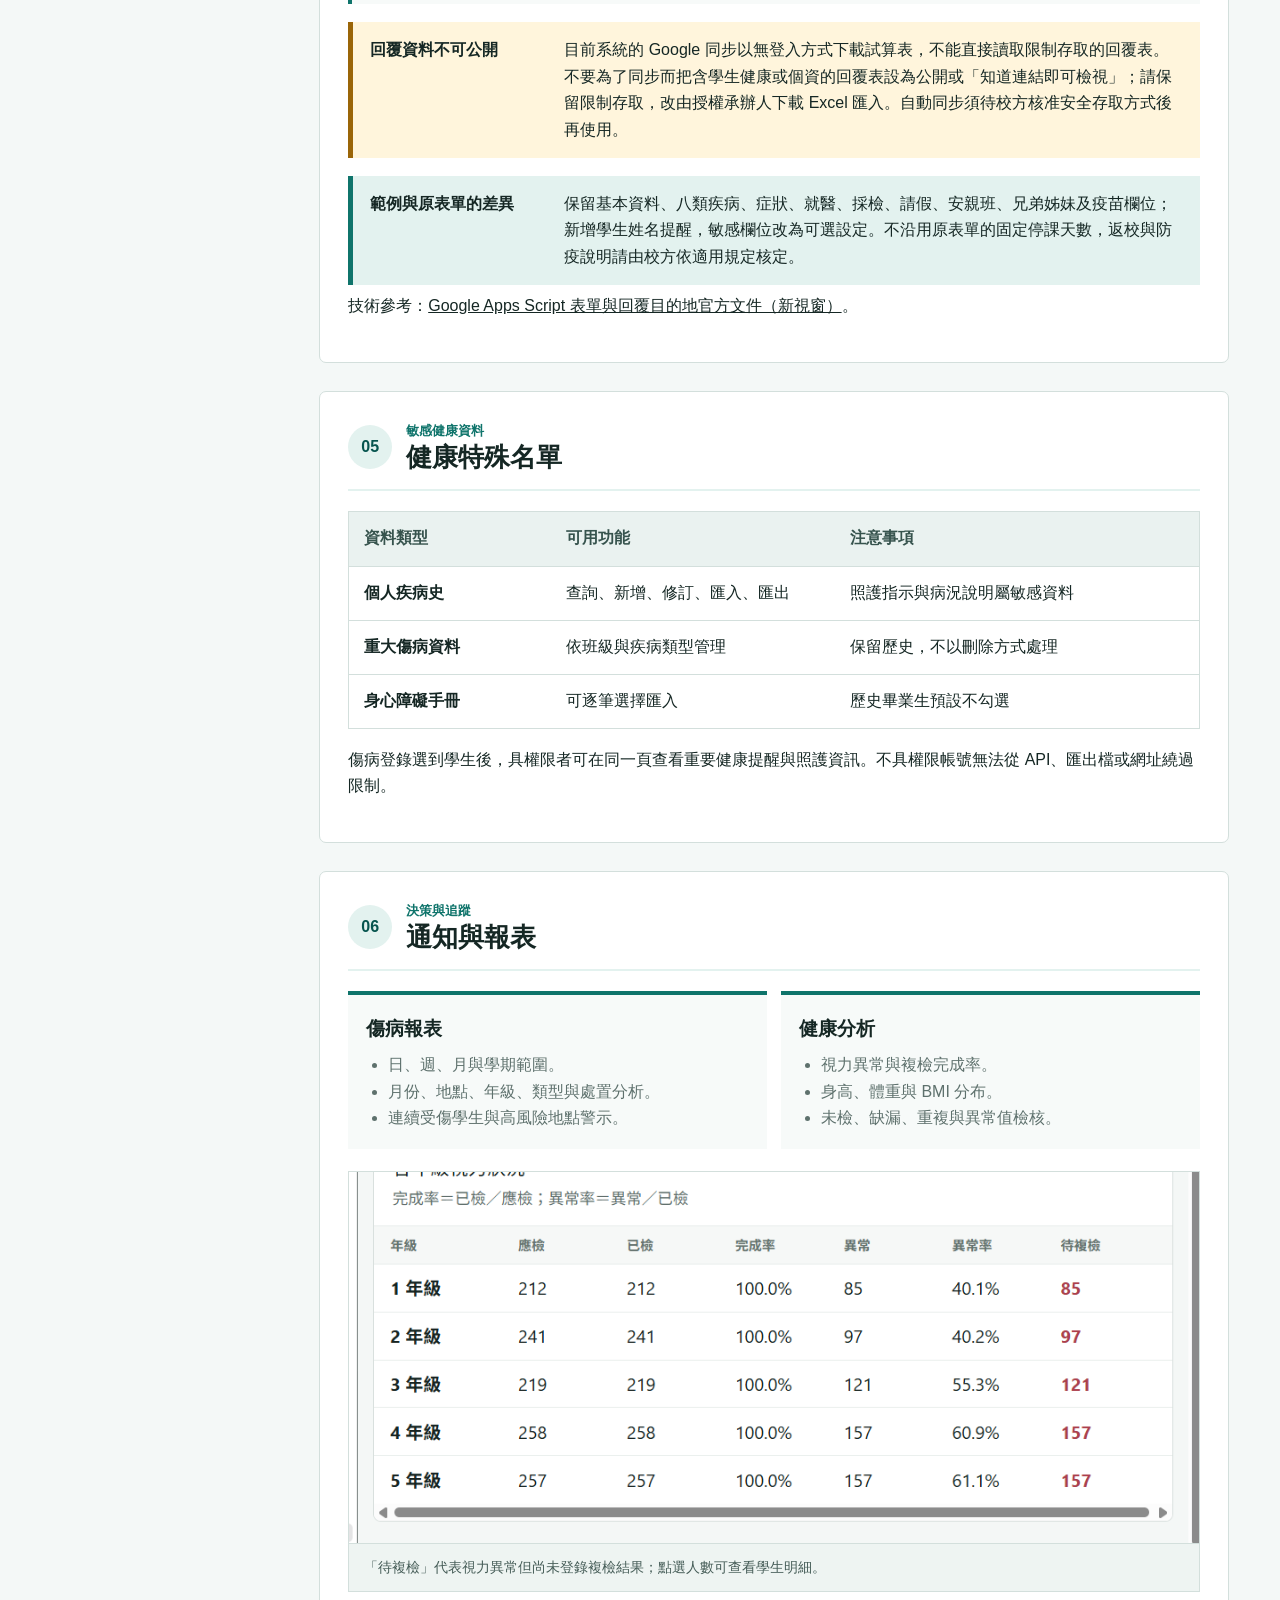
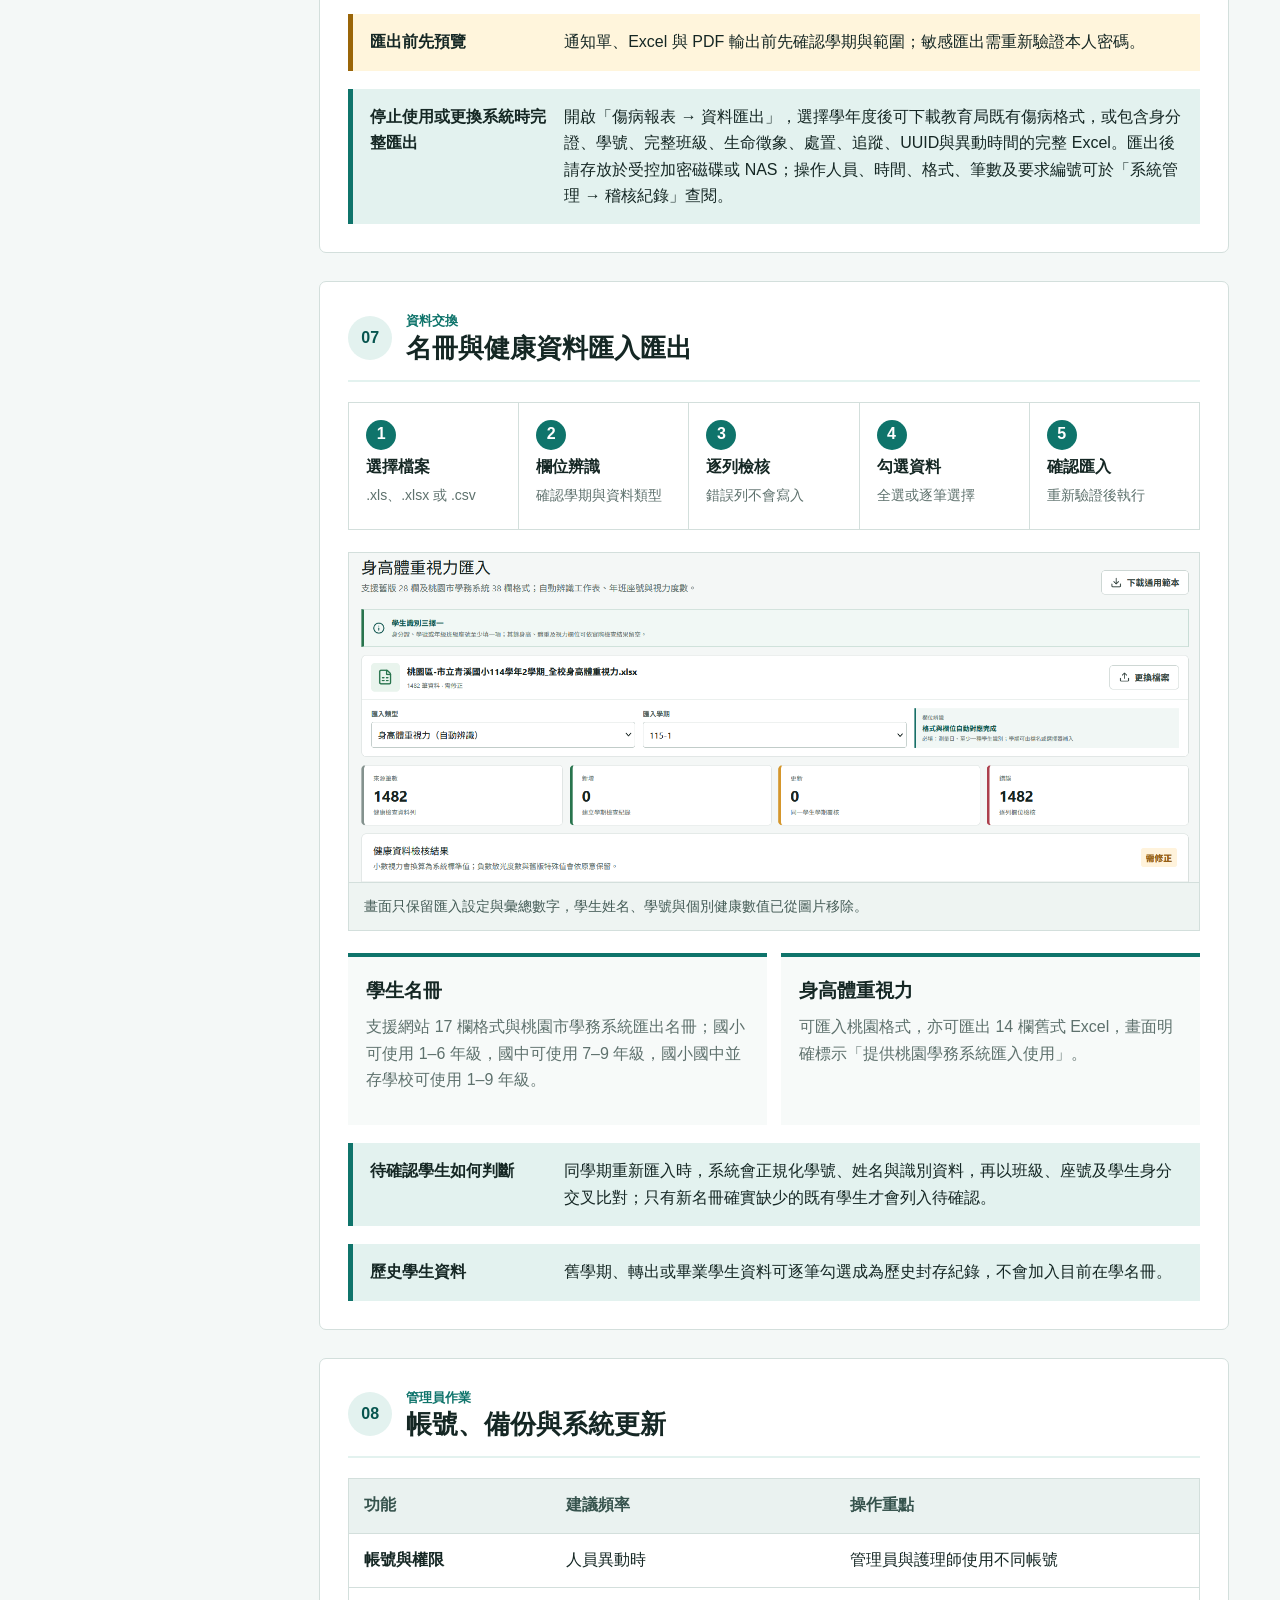
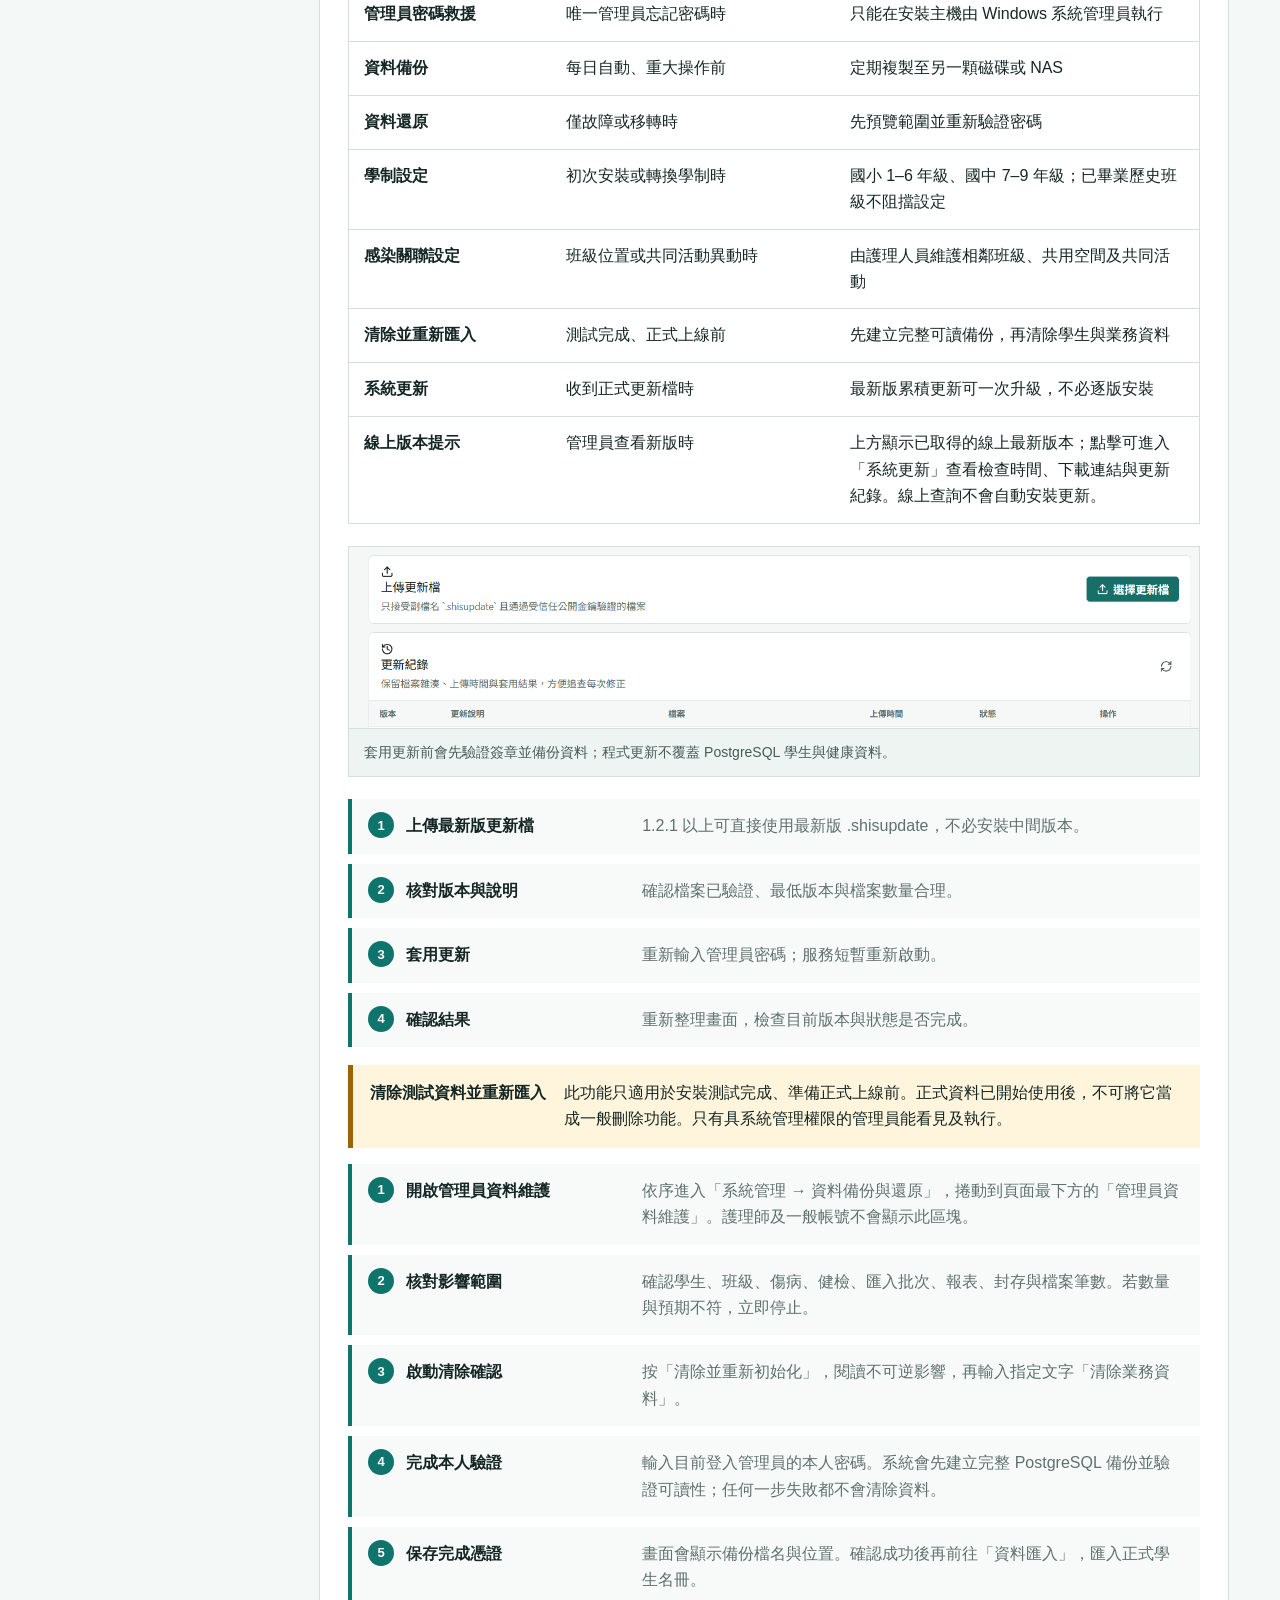
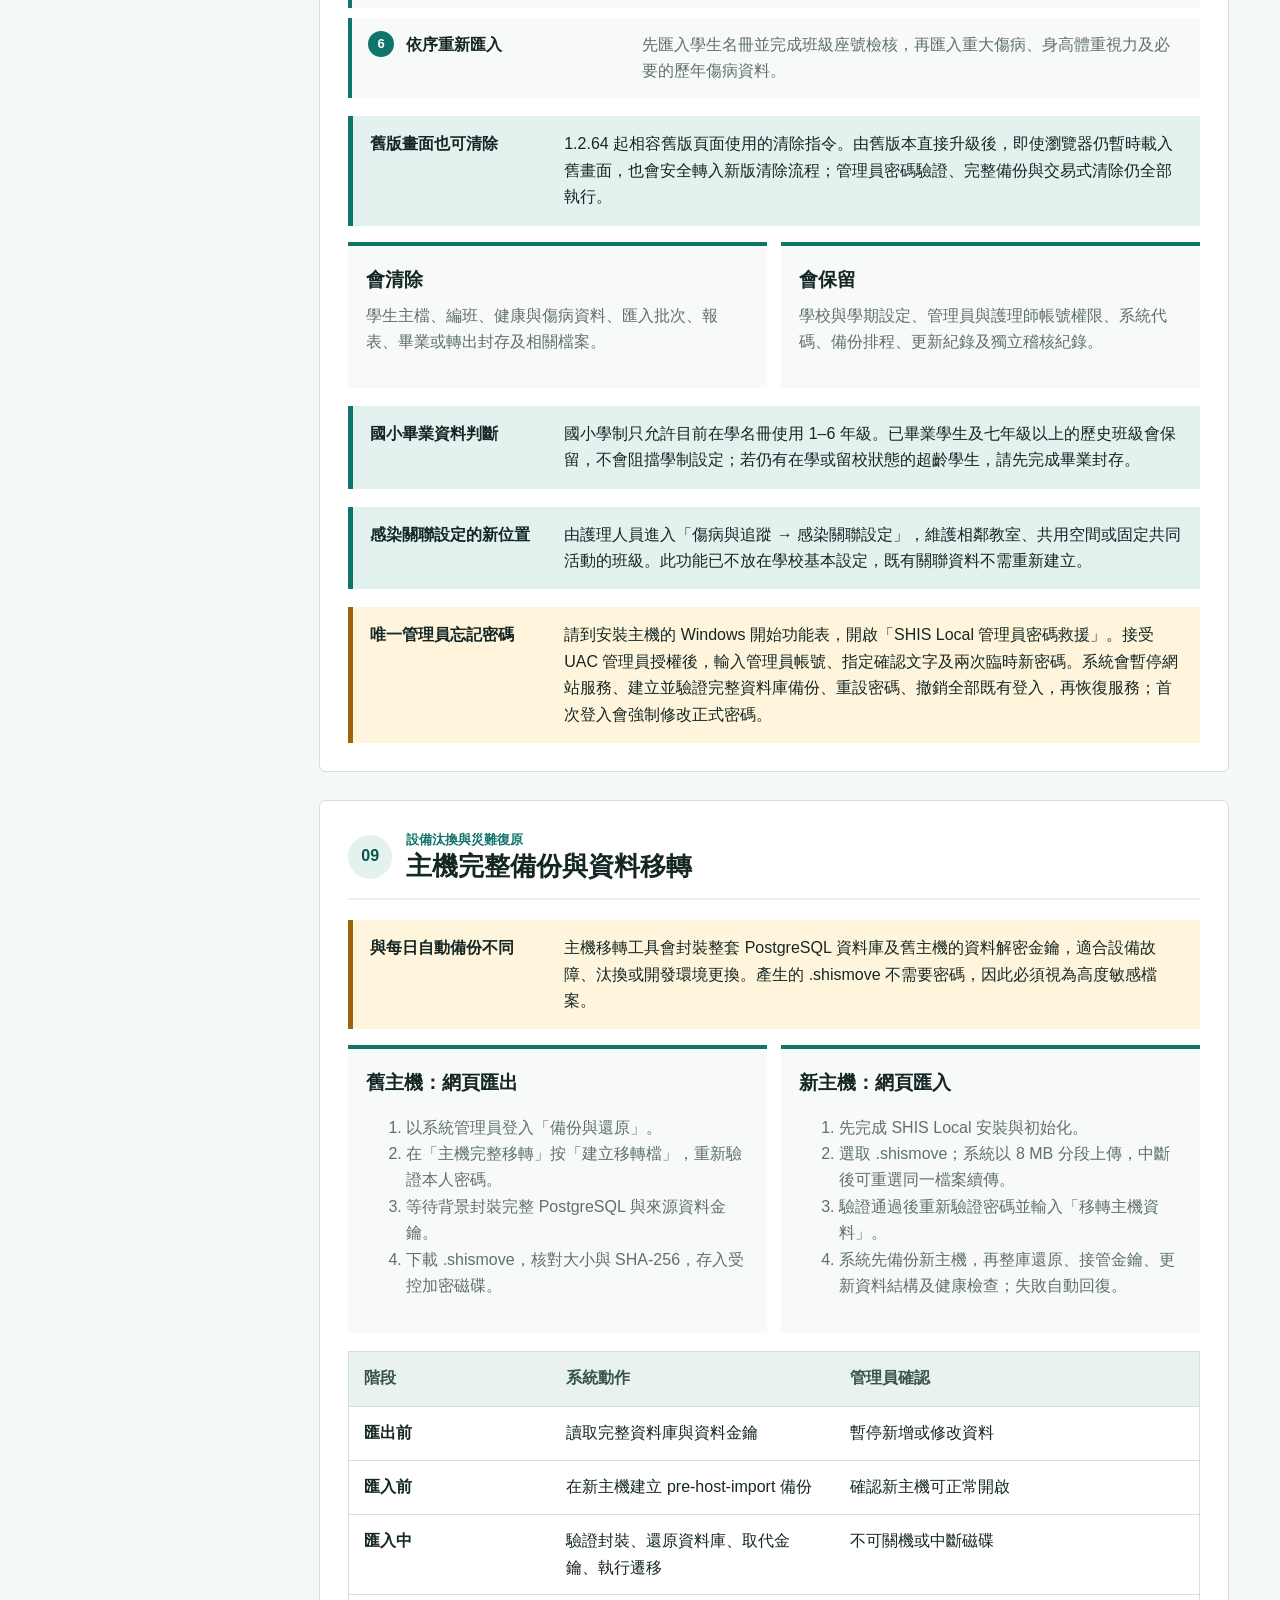
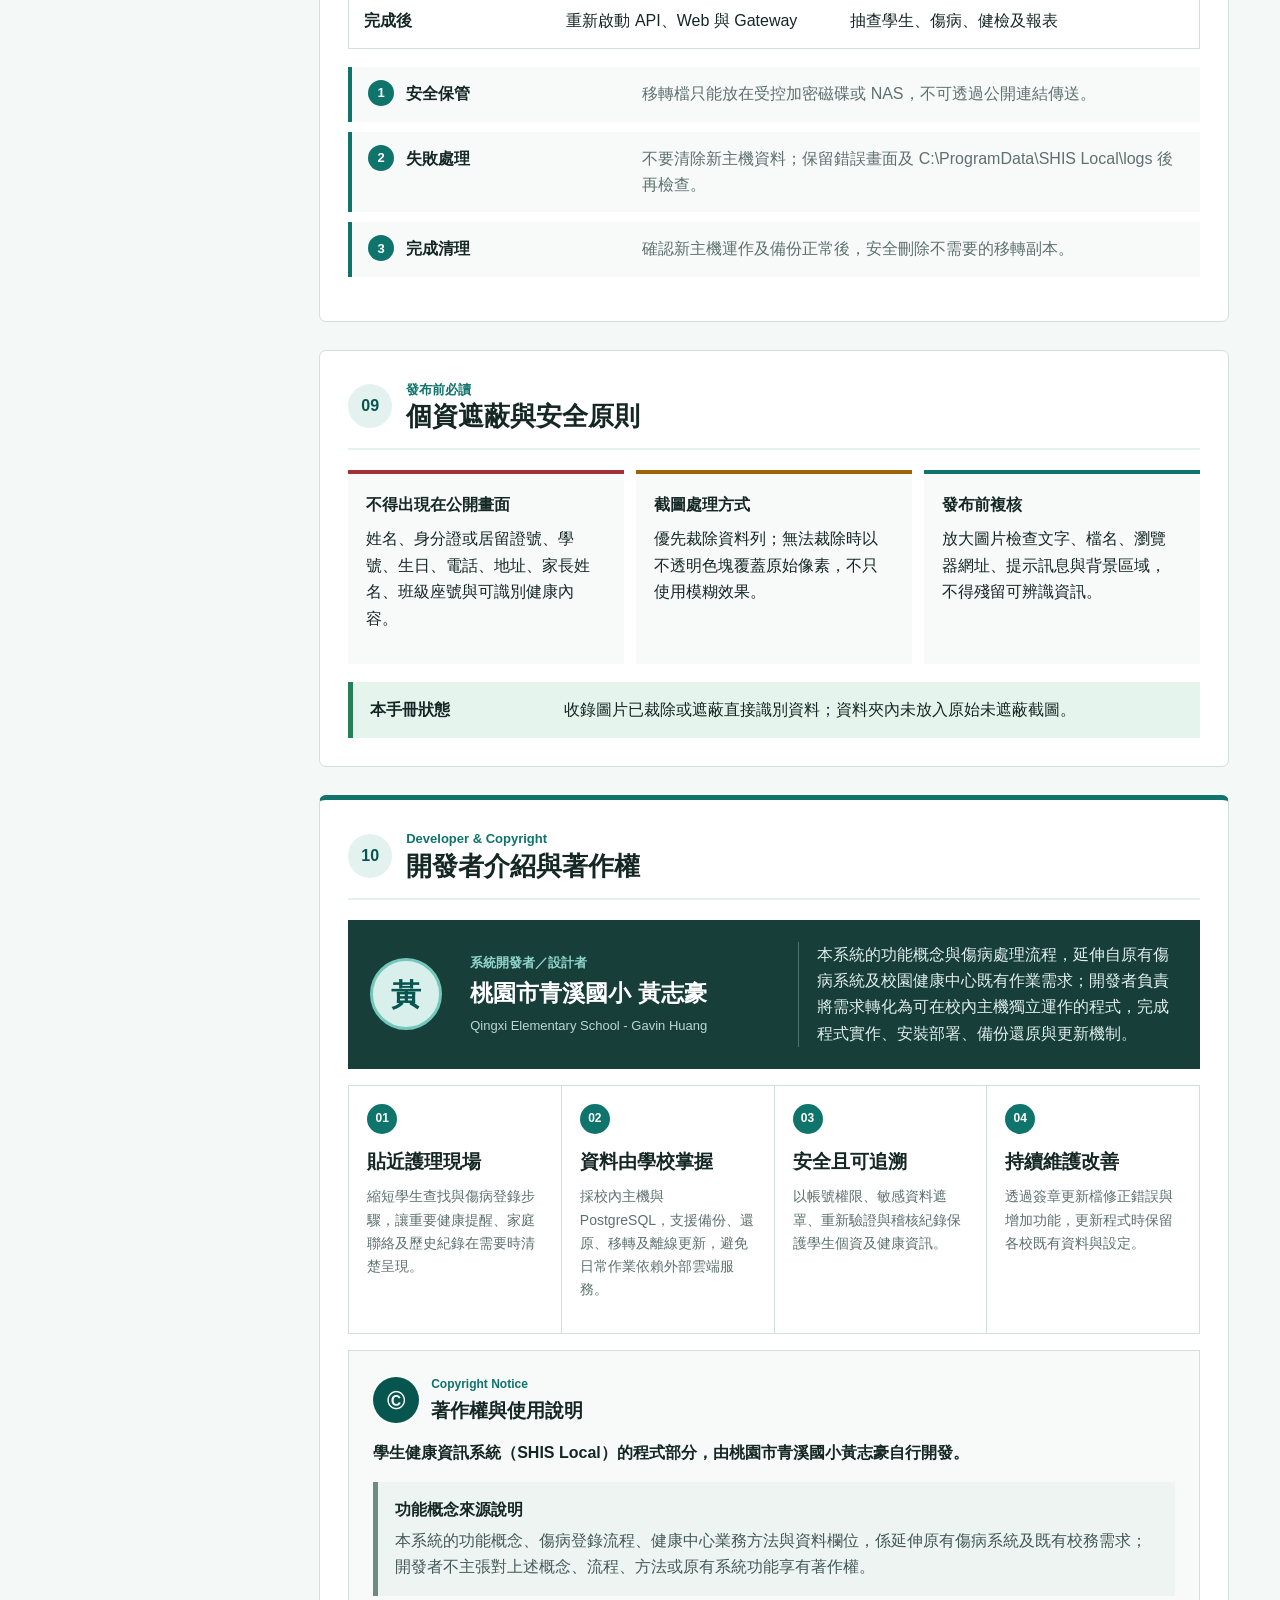
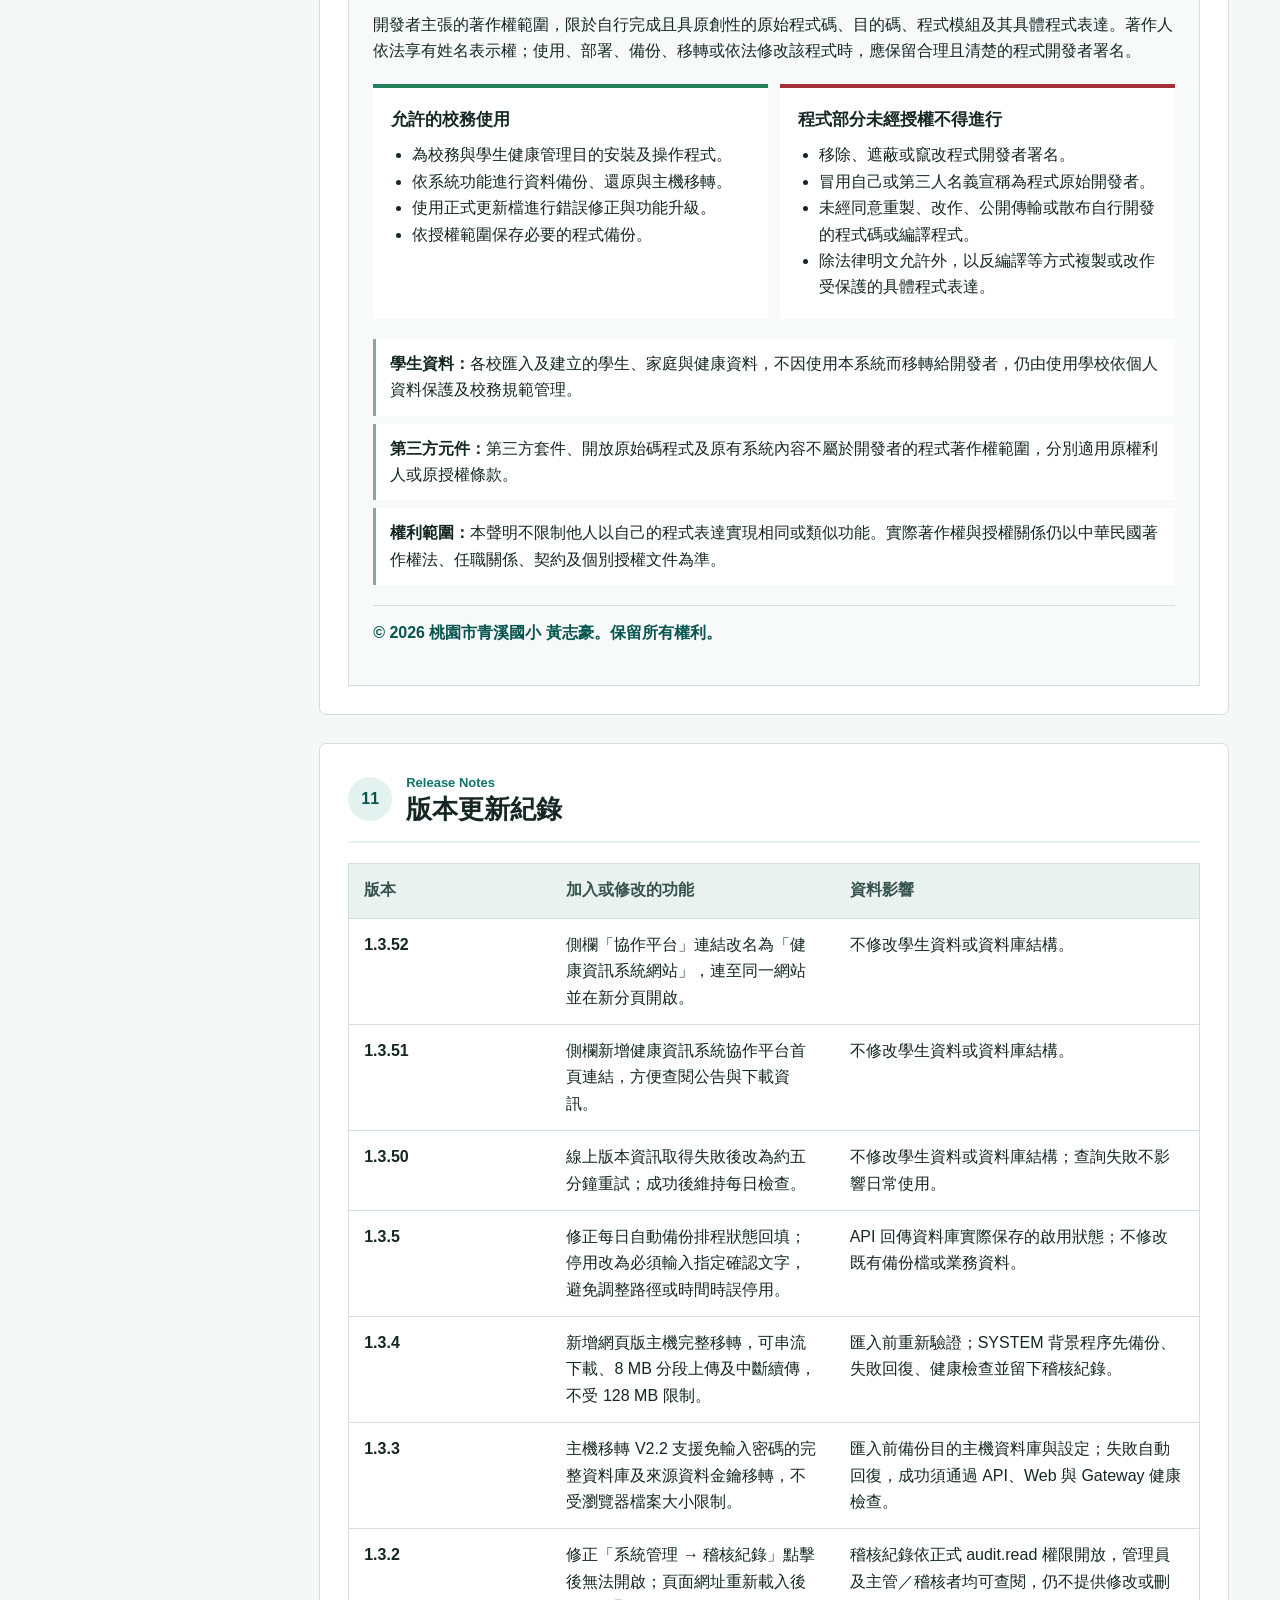
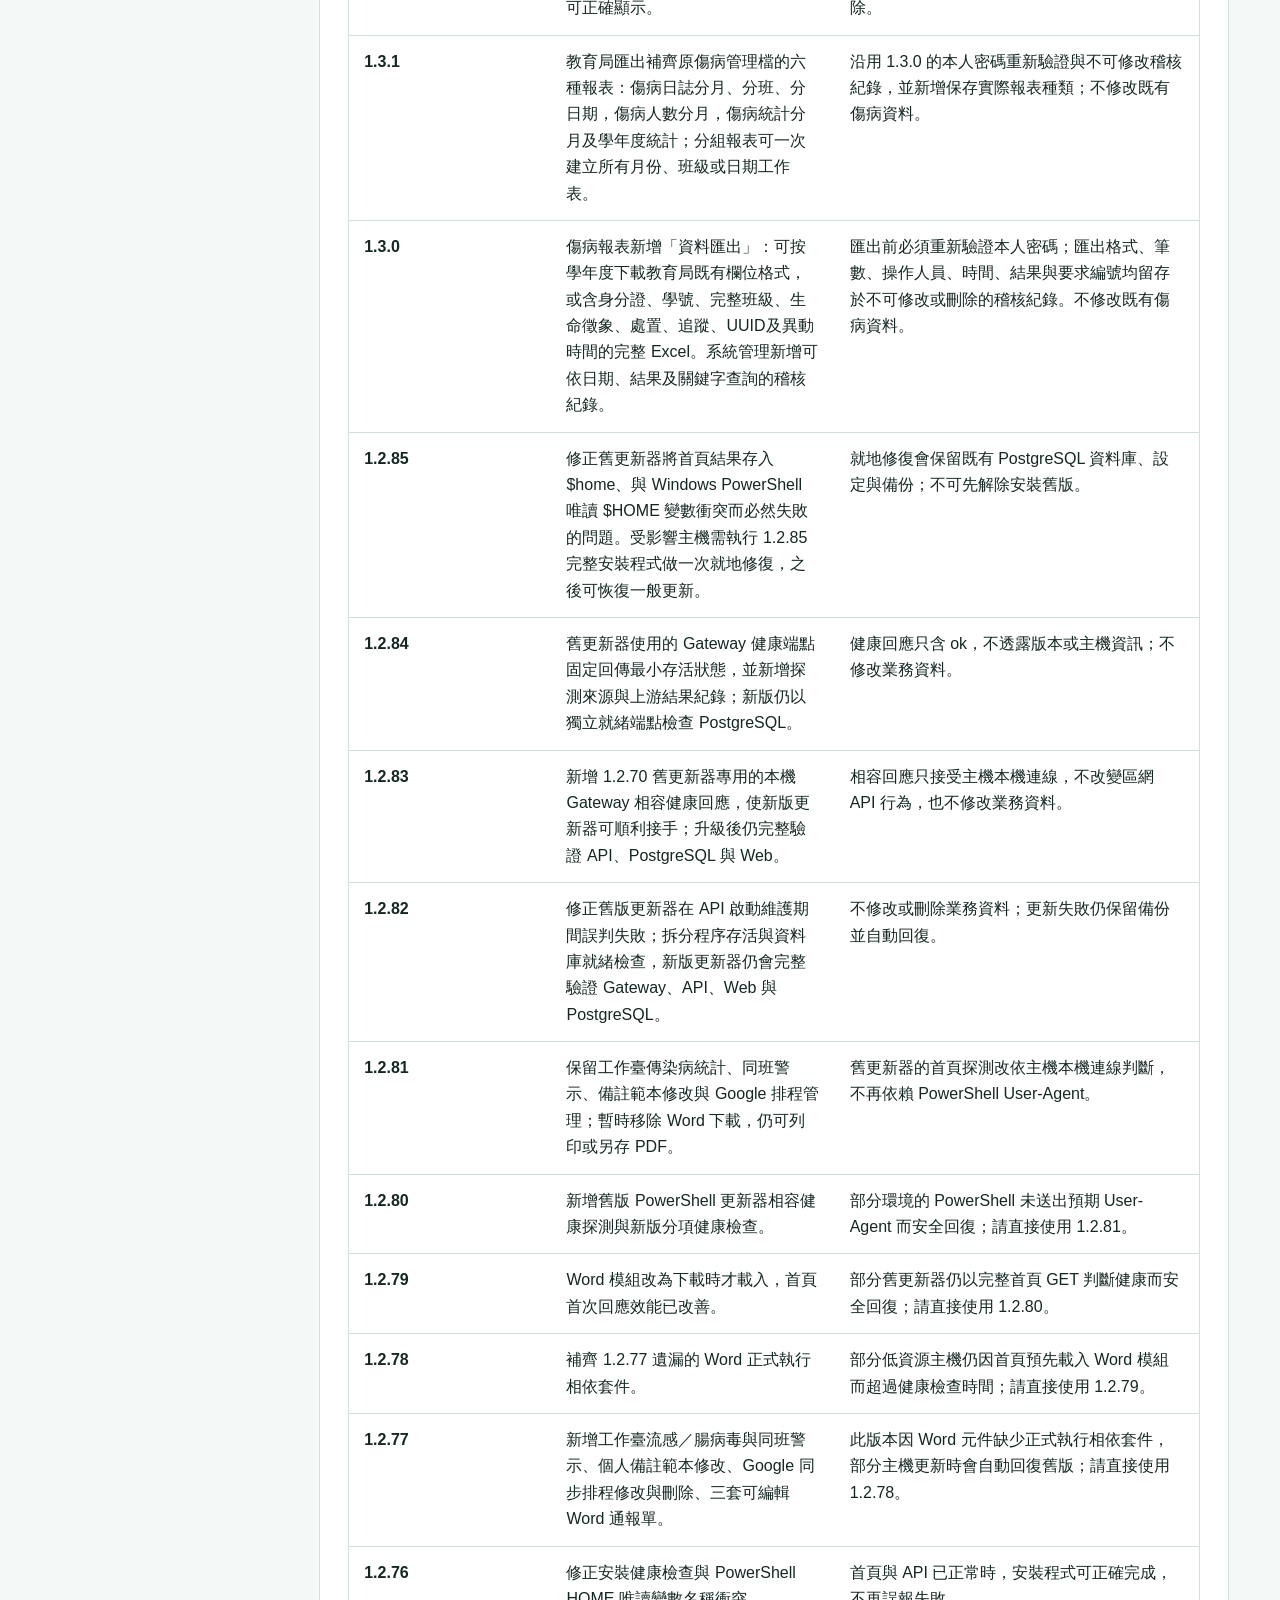
==== commit 2317ebd7: "docs: sync manual with SHIS Local 1.3.52" ====
--- a/index.html
+++ b/index.html
@@ -57,7 +57,7 @@
         <p class="lead">依護理師實際工作順序整理，涵蓋學生查詢、傷病登錄、追蹤、報表、資料匯入、備份與系統更新。</p>
         <div class="hero-status">
           <span>適用版本：1.3 系列（功能依安裝版本而異）</span>
-          <span>更新日期：2026-09-12</span>
+          <span>更新日期：2026-09-26</span>
           <span>圖片：已移除或遮蔽個資</span>
         </div>
         <p><a class="hero-guide-link" href="install/">第一次安裝？開啟完整安裝圖解教學</a></p>
@@ -200,6 +200,7 @@
           <div class="feature-row" role="row"><strong>感染關聯設定</strong><span>班級位置或共同活動異動時</span><span>由護理人員維護相鄰班級、共用空間及共同活動</span></div>
           <div class="feature-row" role="row"><strong>清除並重新匯入</strong><span>測試完成、正式上線前</span><span>先建立完整可讀備份，再清除學生與業務資料</span></div>
           <div class="feature-row" role="row"><strong>系統更新</strong><span>收到正式更新檔時</span><span>最新版累積更新可一次升級，不必逐版安裝</span></div>
+          <div class="feature-row" role="row"><strong>線上版本提示</strong><span>管理員查看新版時</span><span>上方顯示已取得的線上最新版本；點擊可進入「系統更新」查看檢查時間、下載連結與更新紀錄。線上查詢不會自動安裝更新。</span></div>
         </div>
         <figure class="screen-figure compact">
           <img src="assets/screenshots/06-system-update.png" alt="系統更新畫面的更新檔上傳區與更新紀錄操作">
@@ -292,6 +293,9 @@
         <div class="section-title"><span>11</span><div><p>Release Notes</p><h2>版本更新紀錄</h2></div></div>
         <div class="feature-table" role="table" aria-label="版本更新內容">
           <div class="feature-row header" role="row"><span>版本</span><span>加入或修改的功能</span><span>資料影響</span></div>
+          <div class="feature-row" role="row"><strong>1.3.52</strong><span>側欄「協作平台」連結改名為「健康資訊系統網站」，連至同一網站並在新分頁開啟。</span><span>不修改學生資料或資料庫結構。</span></div>
+          <div class="feature-row" role="row"><strong>1.3.51</strong><span>側欄新增健康資訊系統協作平台首頁連結，方便查閱公告與下載資訊。</span><span>不修改學生資料或資料庫結構。</span></div>
+          <div class="feature-row" role="row"><strong>1.3.50</strong><span>線上版本資訊取得失敗後改為約五分鐘重試；成功後維持每日檢查。</span><span>不修改學生資料或資料庫結構；查詢失敗不影響日常使用。</span></div>
           <div class="feature-row" role="row"><strong>1.3.5</strong><span>修正每日自動備份排程狀態回填；停用改為必須輸入指定確認文字，避免調整路徑或時間時誤停用。</span><span>API 回傳資料庫實際保存的啟用狀態；不修改既有備份檔或業務資料。</span></div>
           <div class="feature-row" role="row"><strong>1.3.4</strong><span>新增網頁版主機完整移轉，可串流下載、8 MB 分段上傳及中斷續傳，不受 128 MB 限制。</span><span>匯入前重新驗證；SYSTEM 背景程序先備份、失敗回復、健康檢查並留下稽核紀錄。</span></div>
           <div class="feature-row" role="row"><strong>1.3.3</strong><span>主機移轉 V2.2 支援免輸入密碼的完整資料庫及來源資料金鑰移轉，不受瀏覽器檔案大小限制。</span><span>匯入前備份目的主機資料庫與設定；失敗自動回復，成功須通過 API、Web 與 Gateway 健康檢查。</span></div>
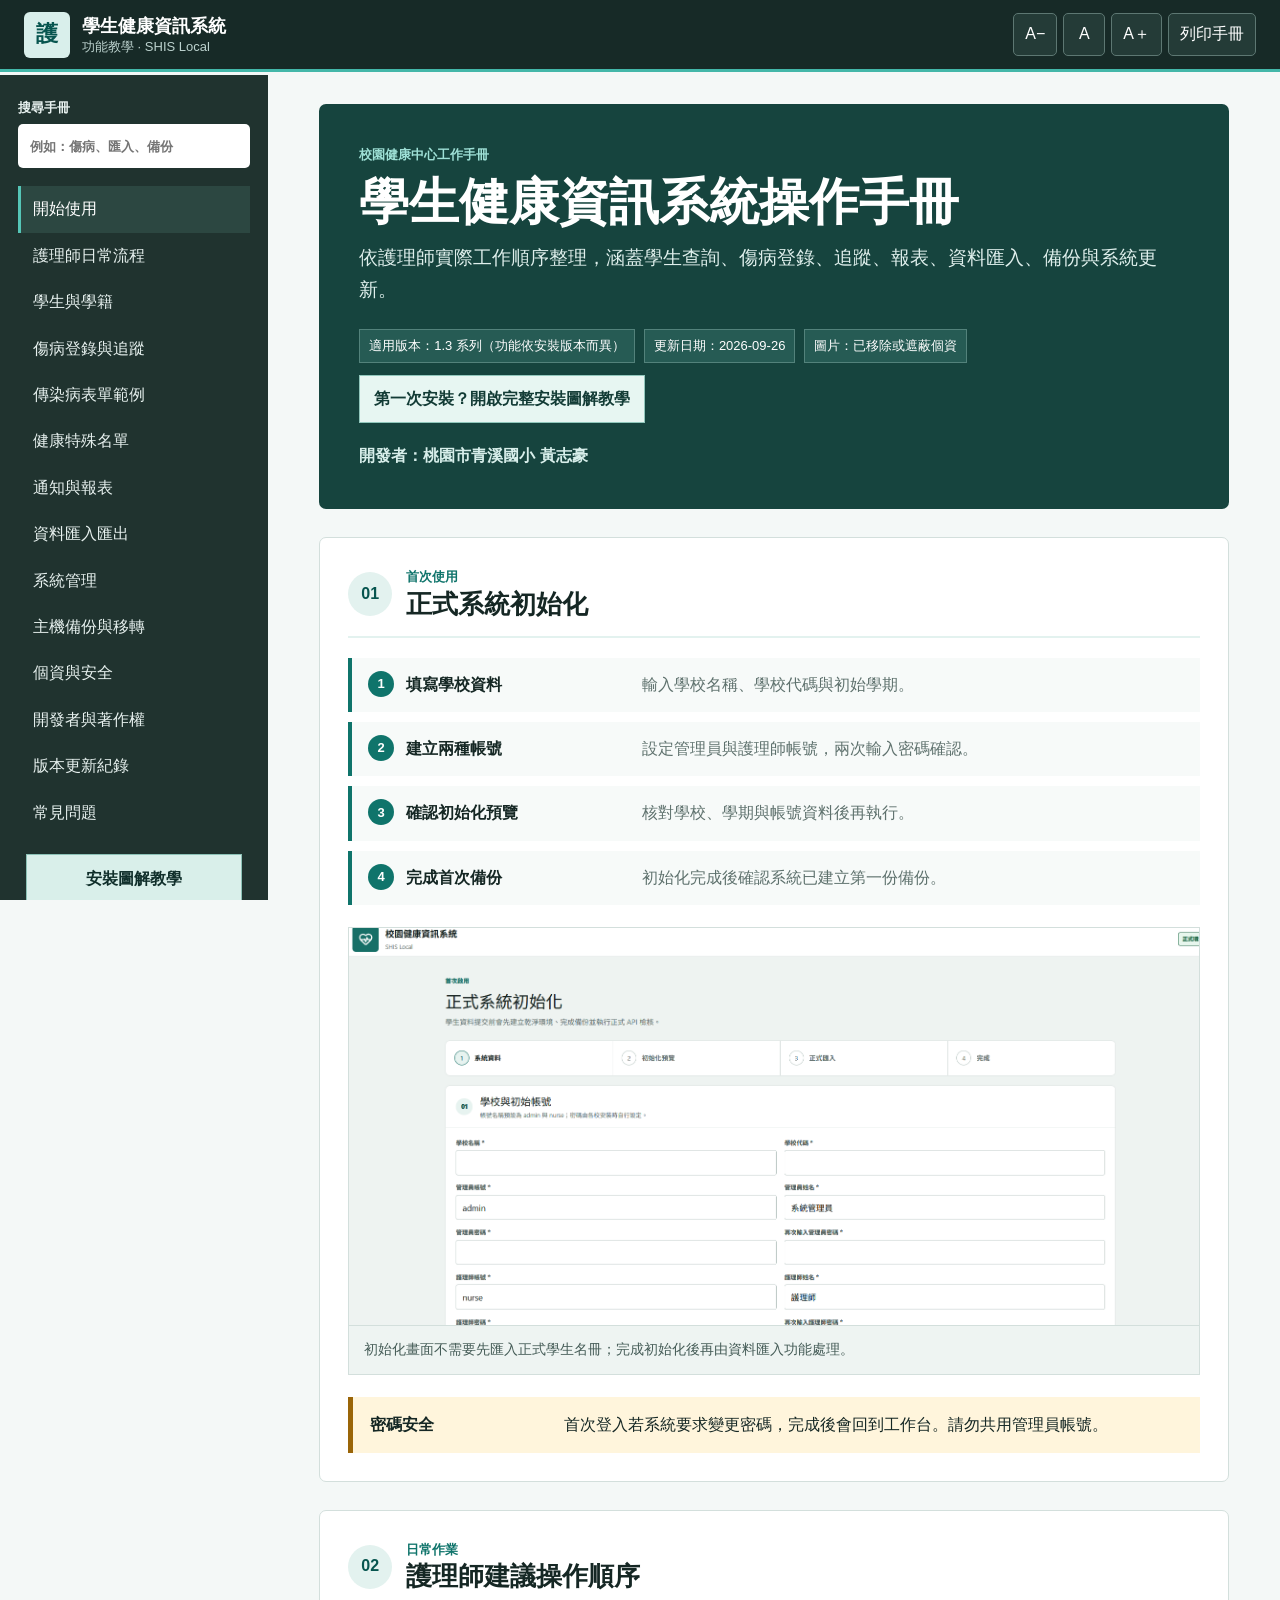
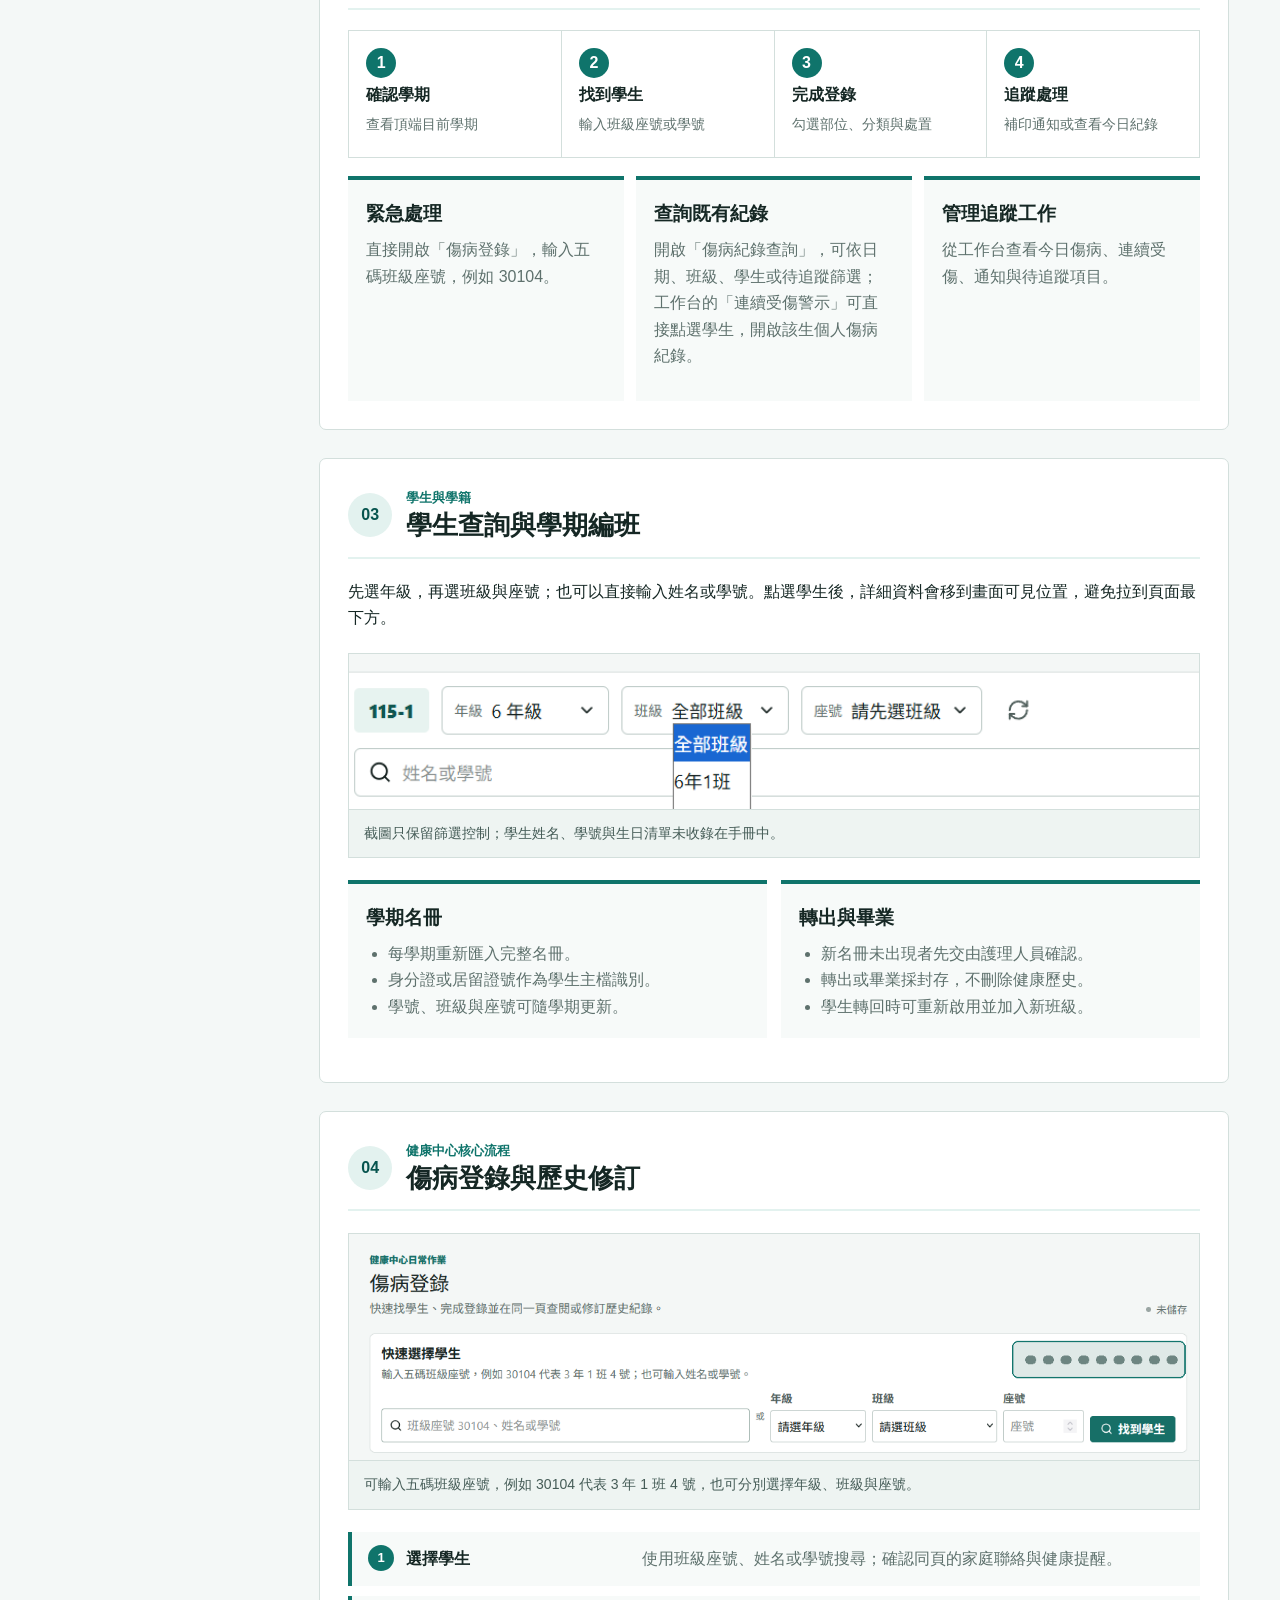
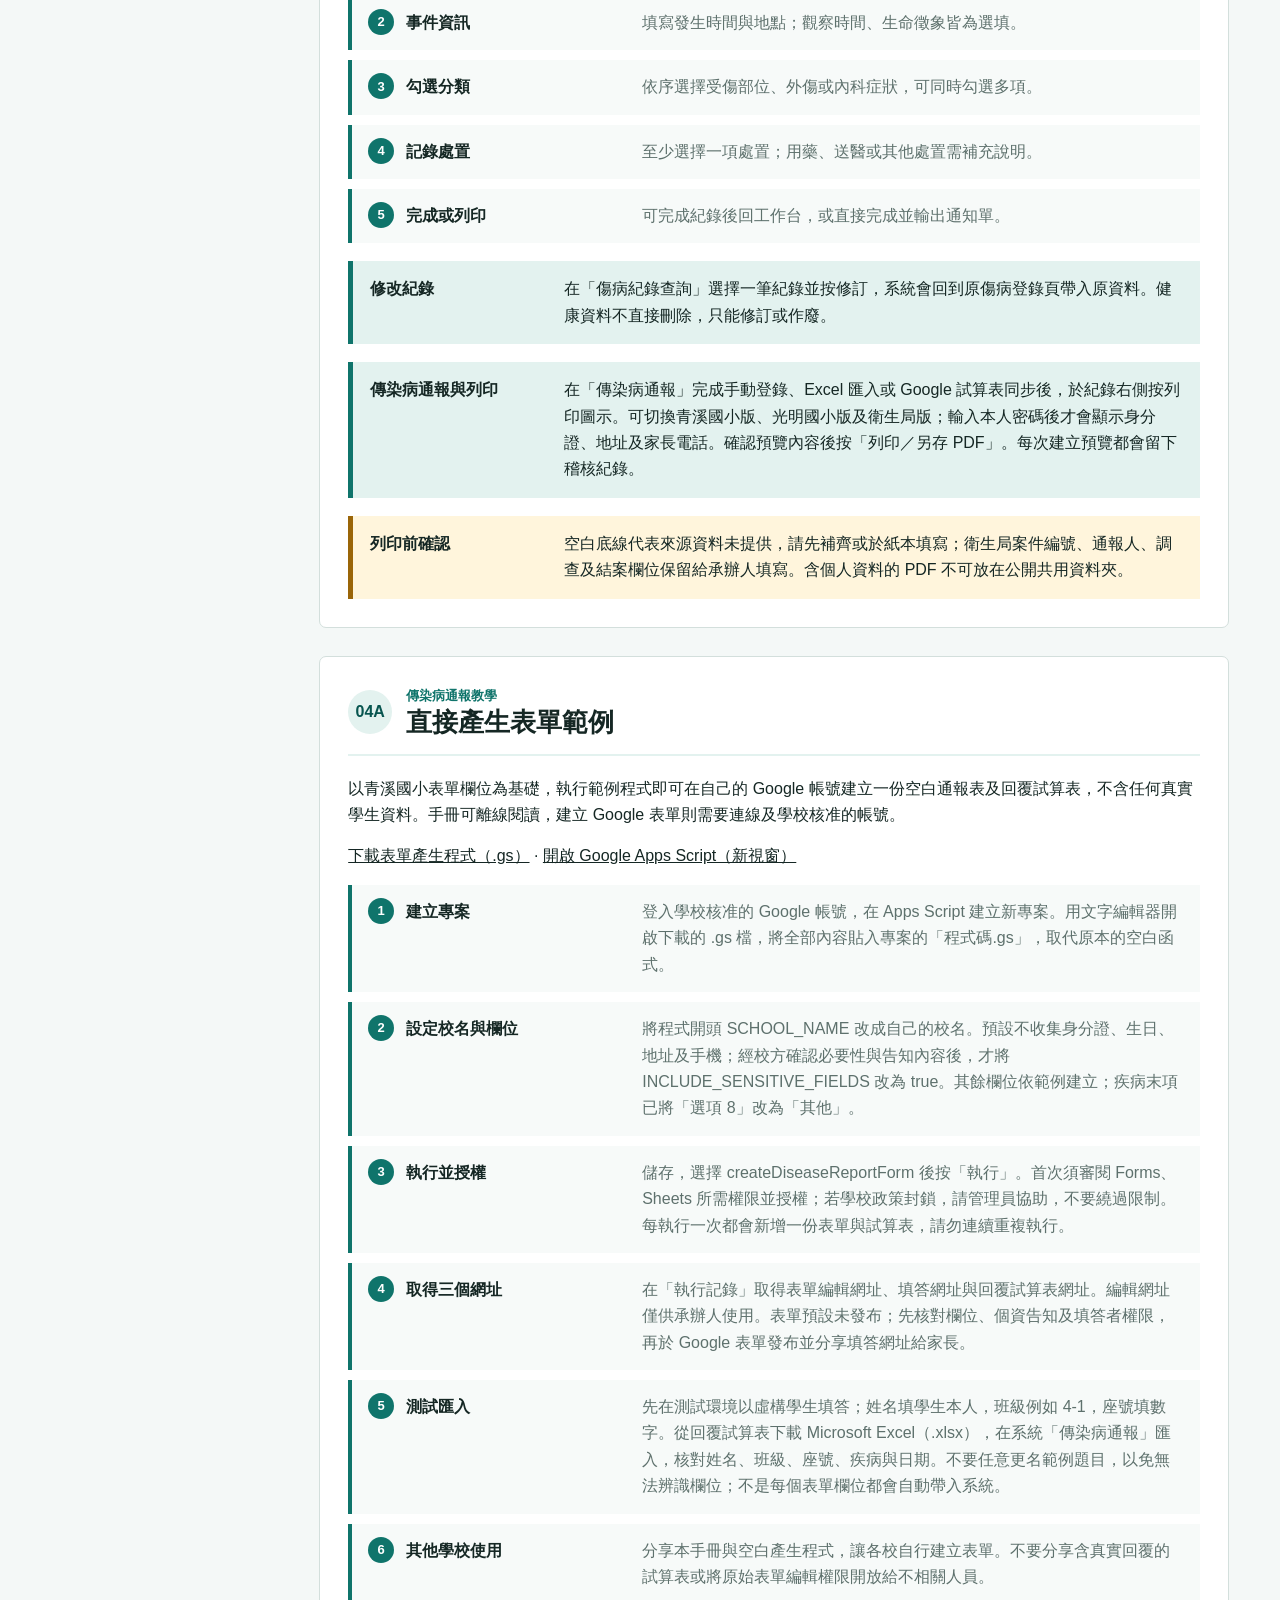
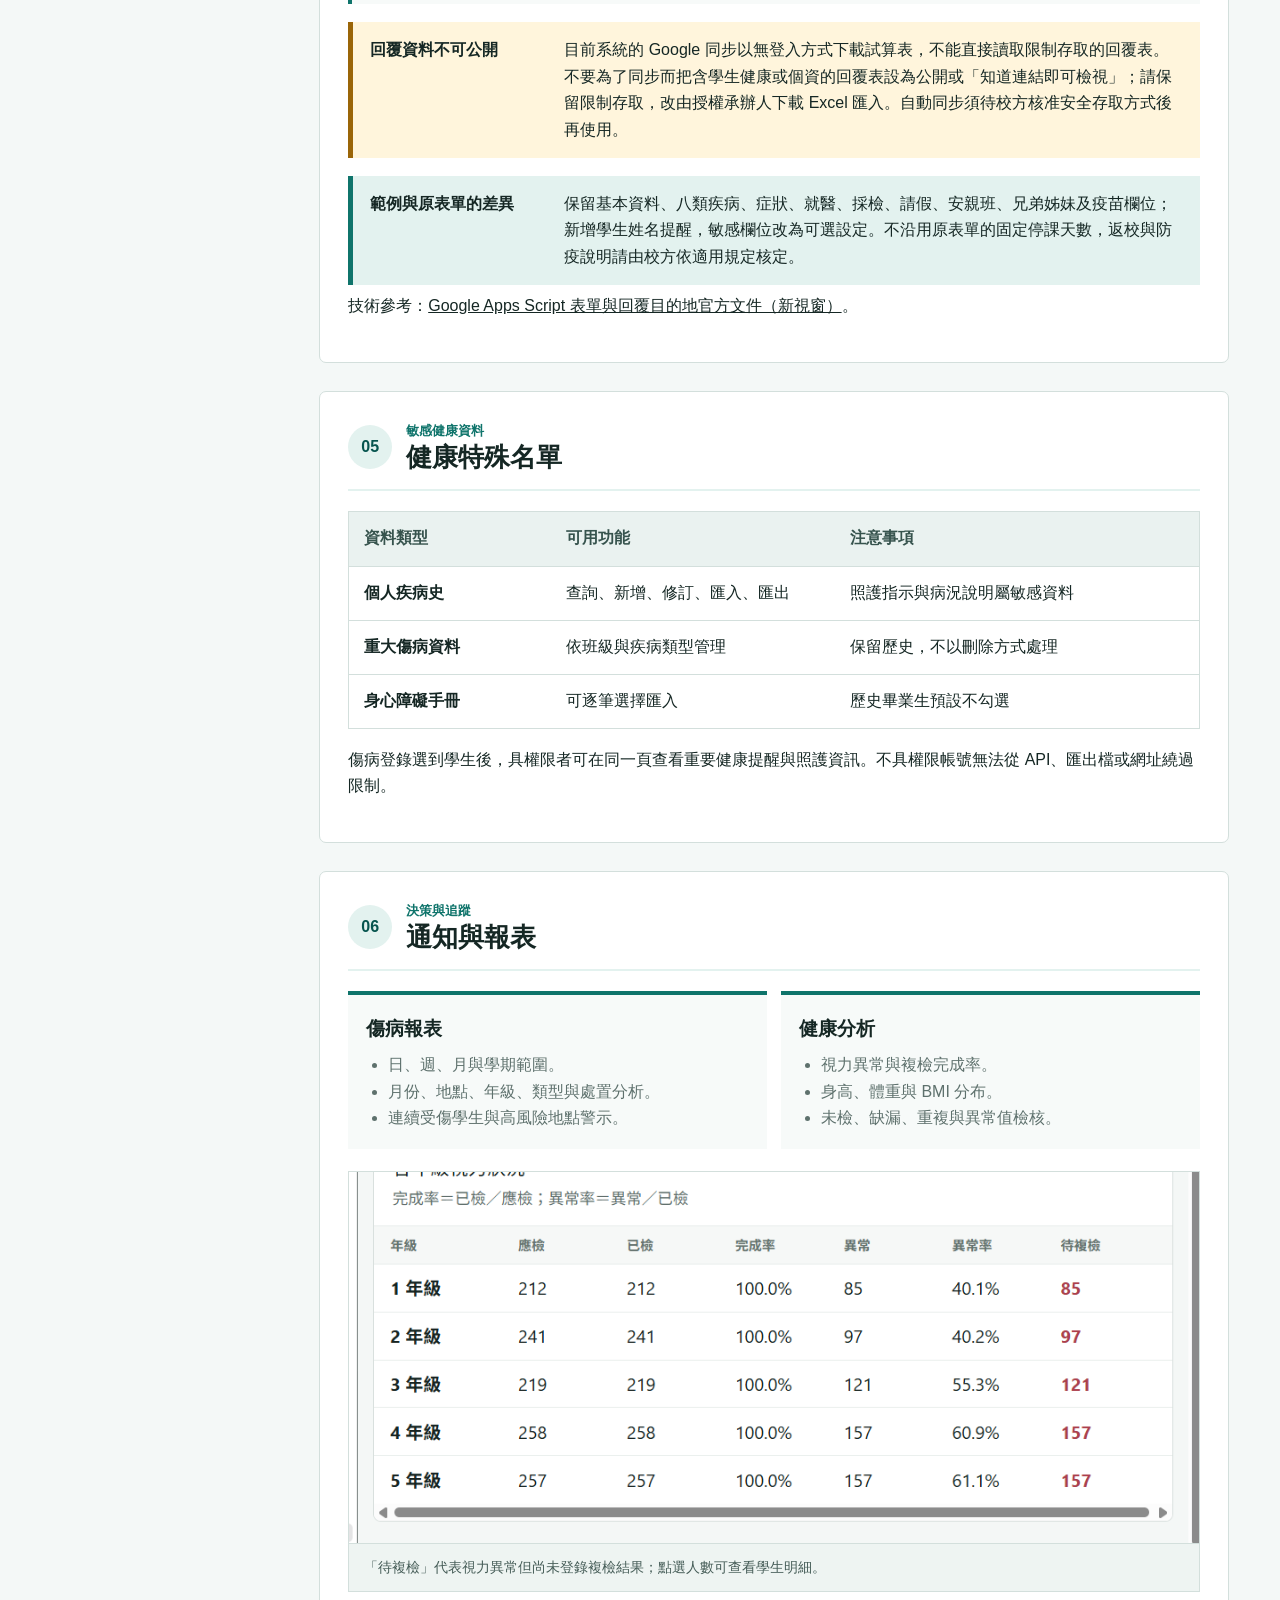
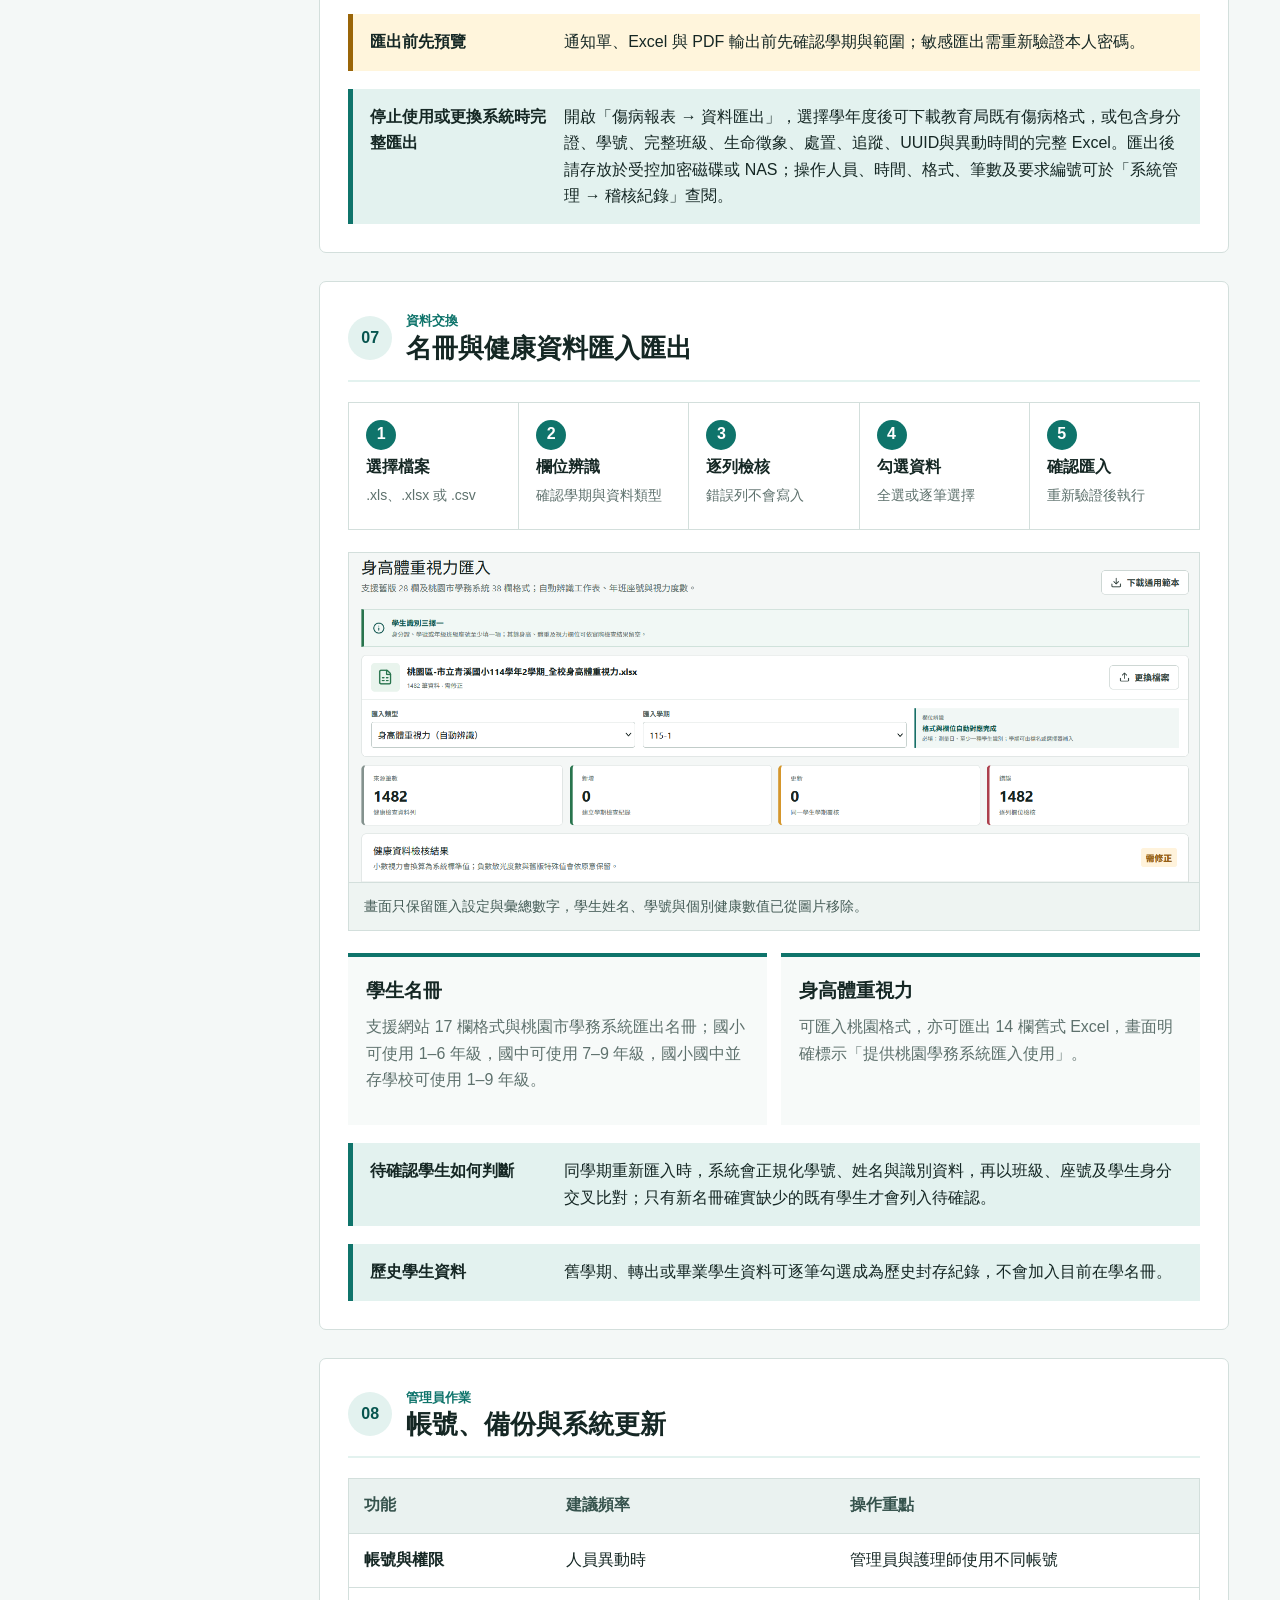
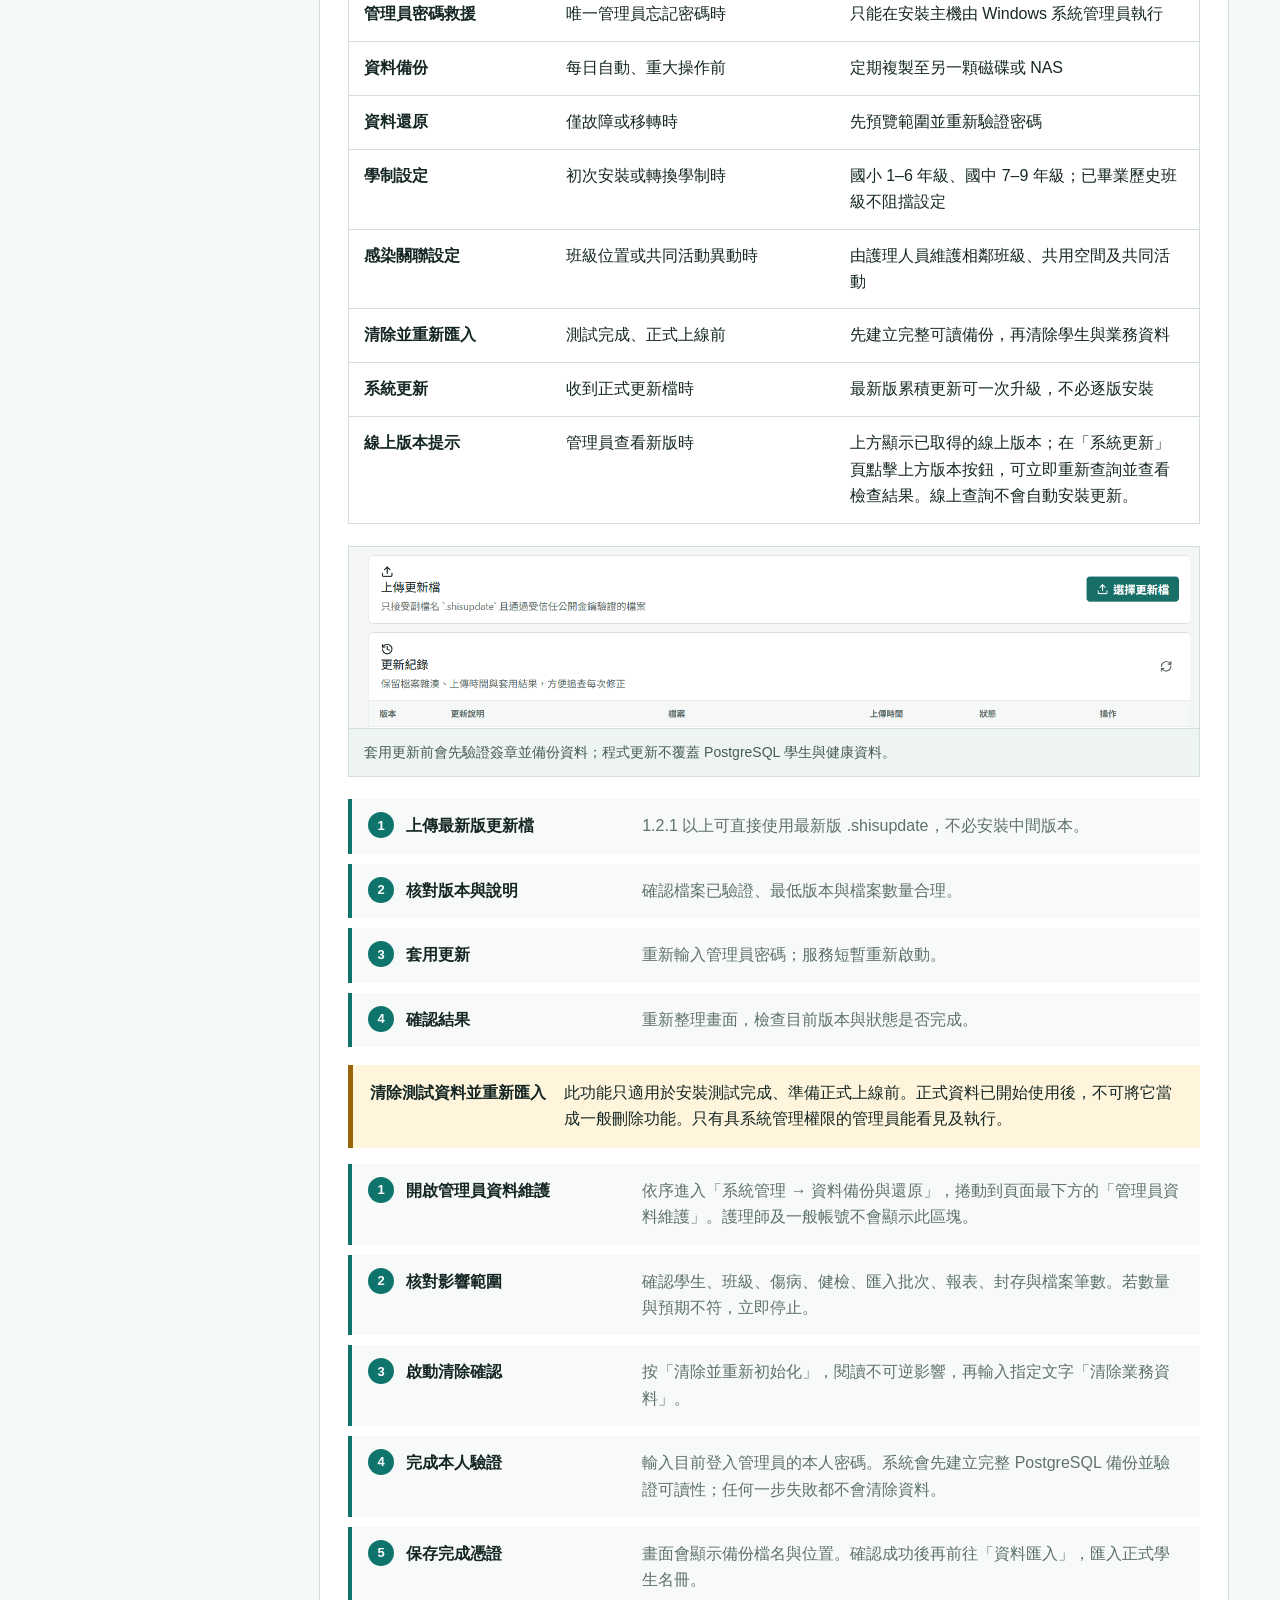
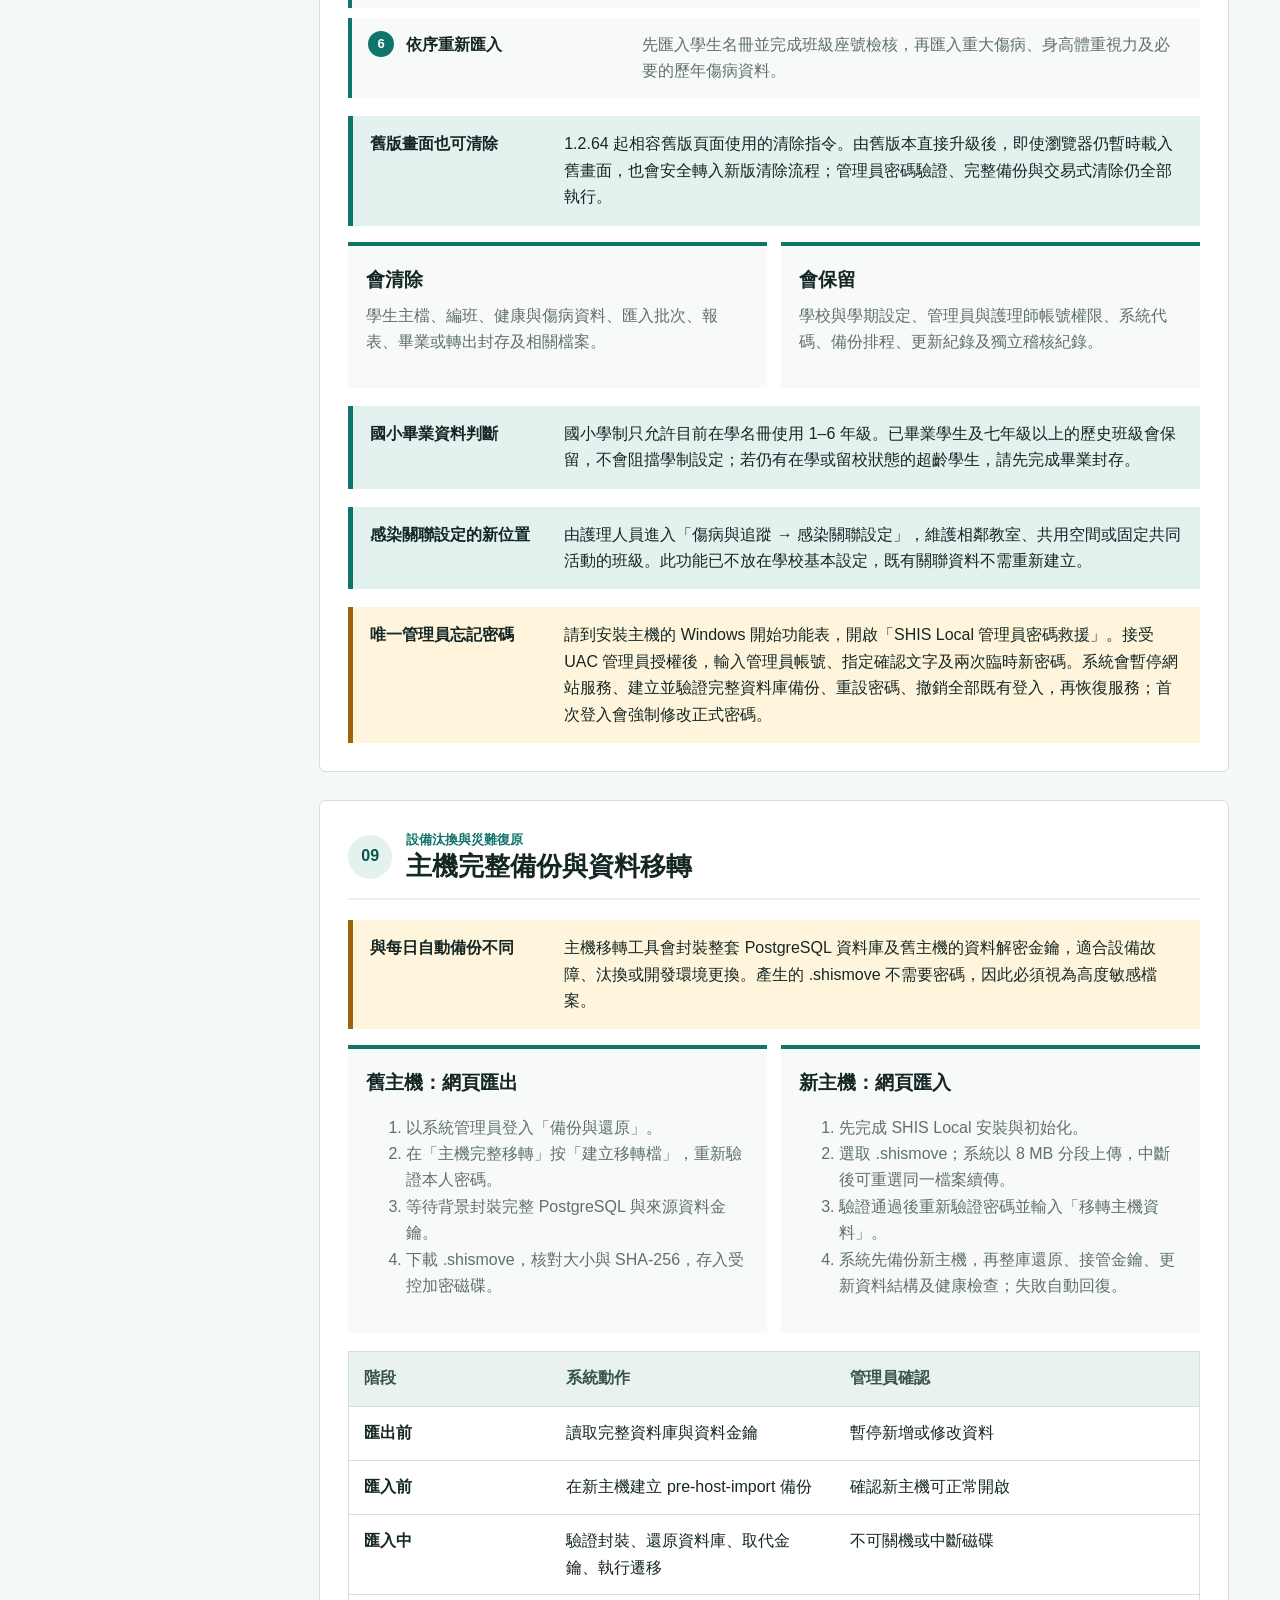
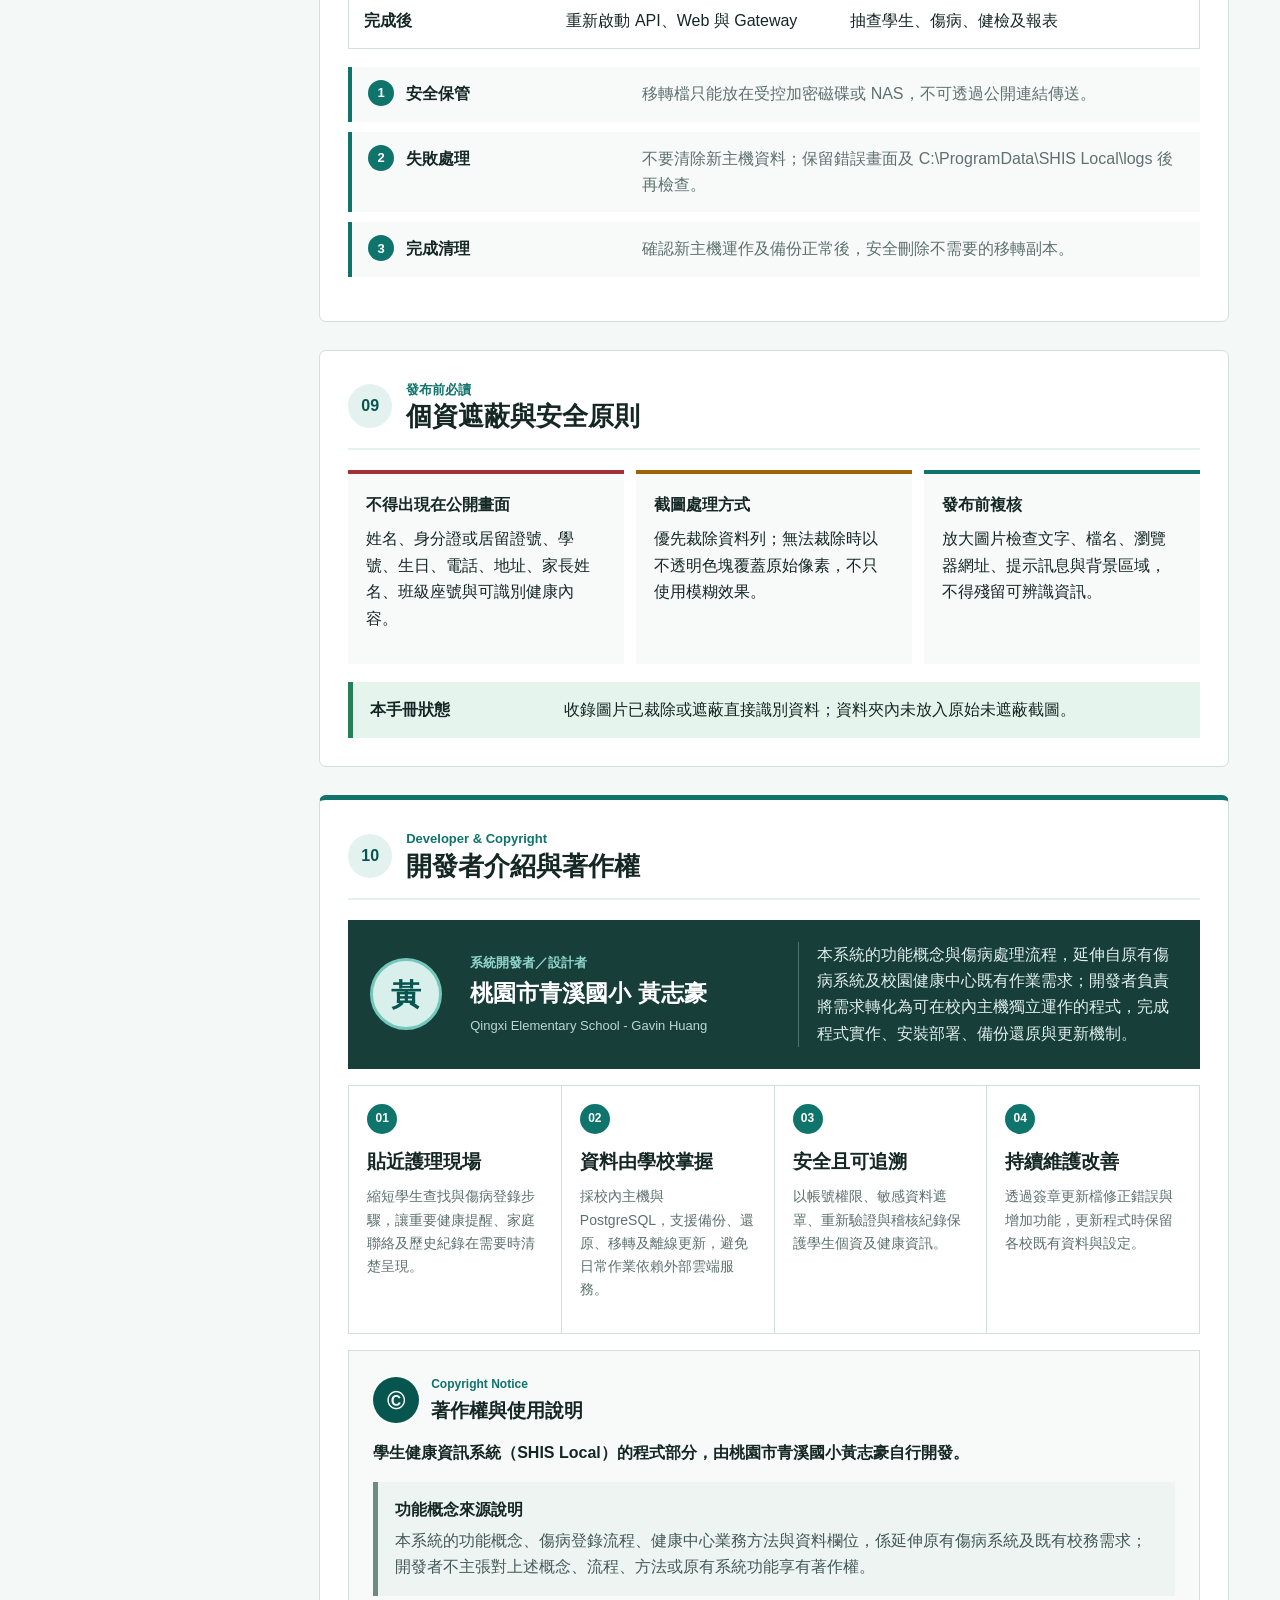
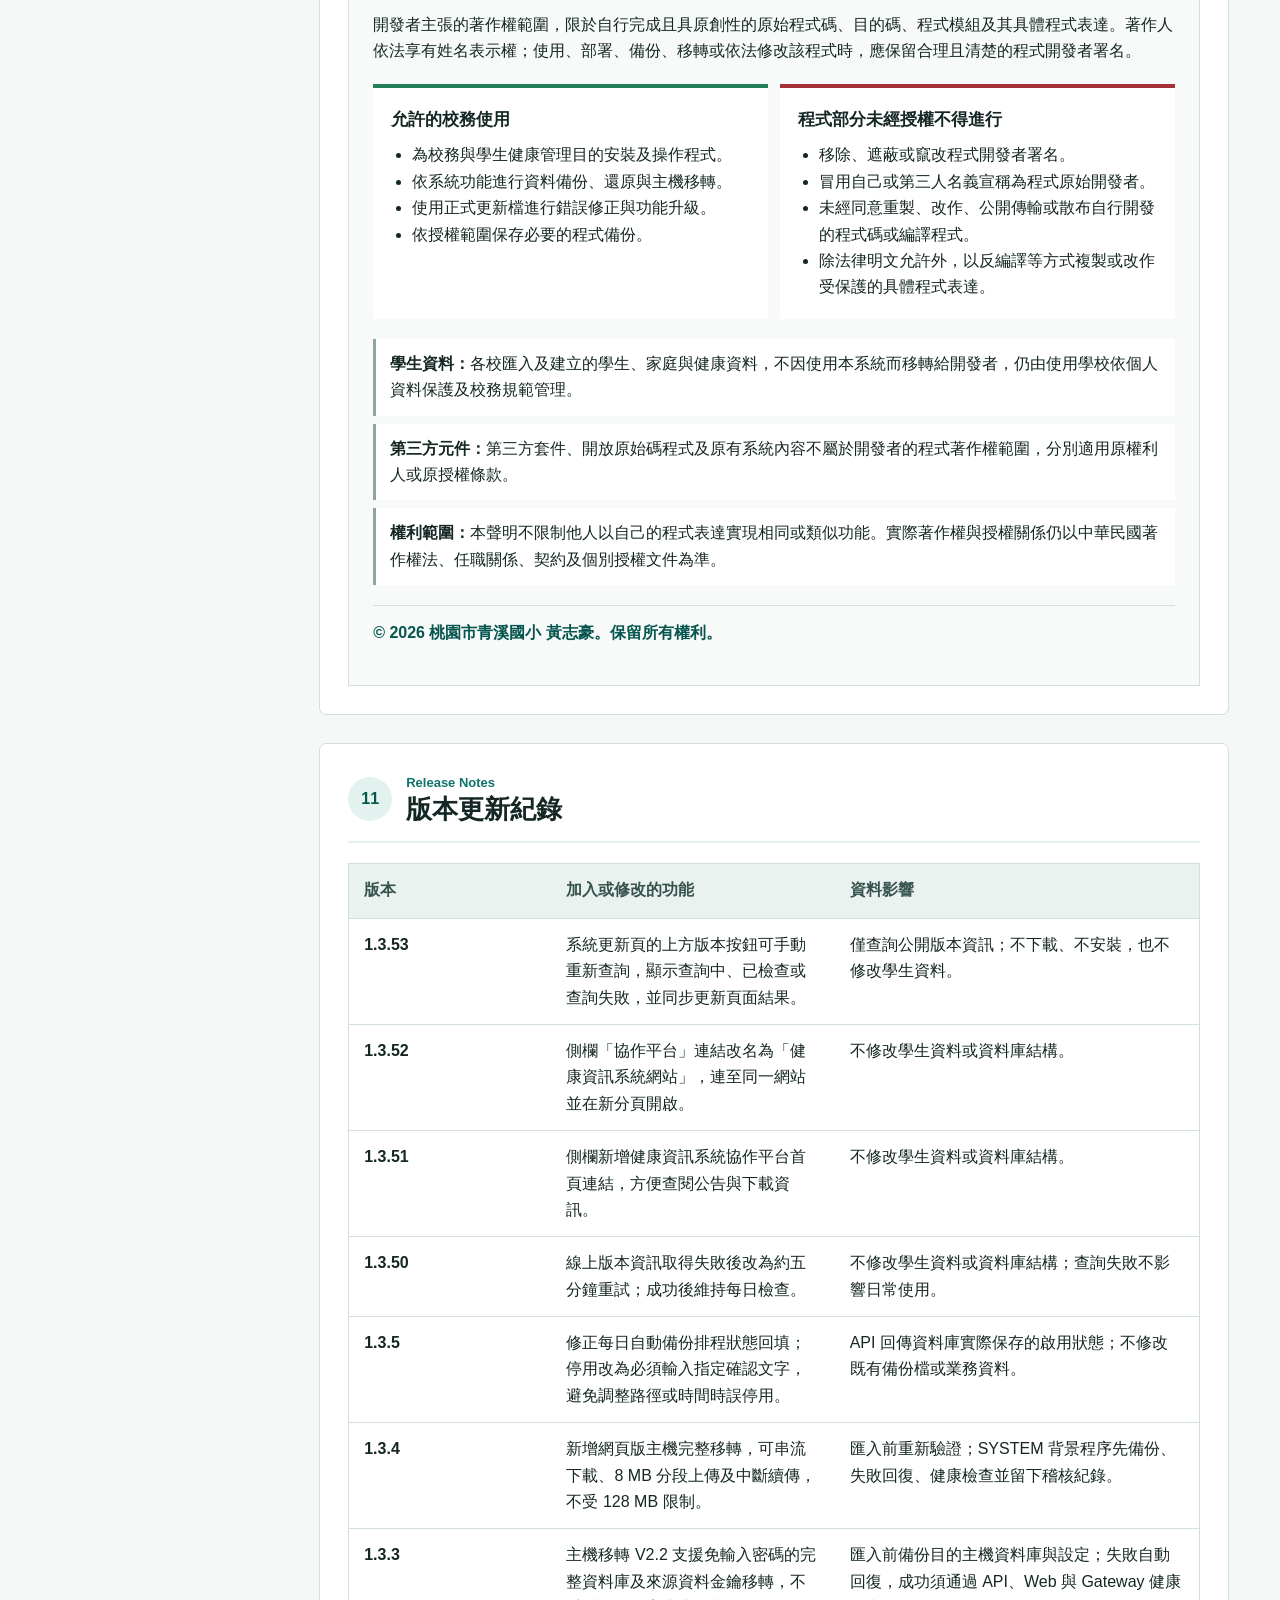
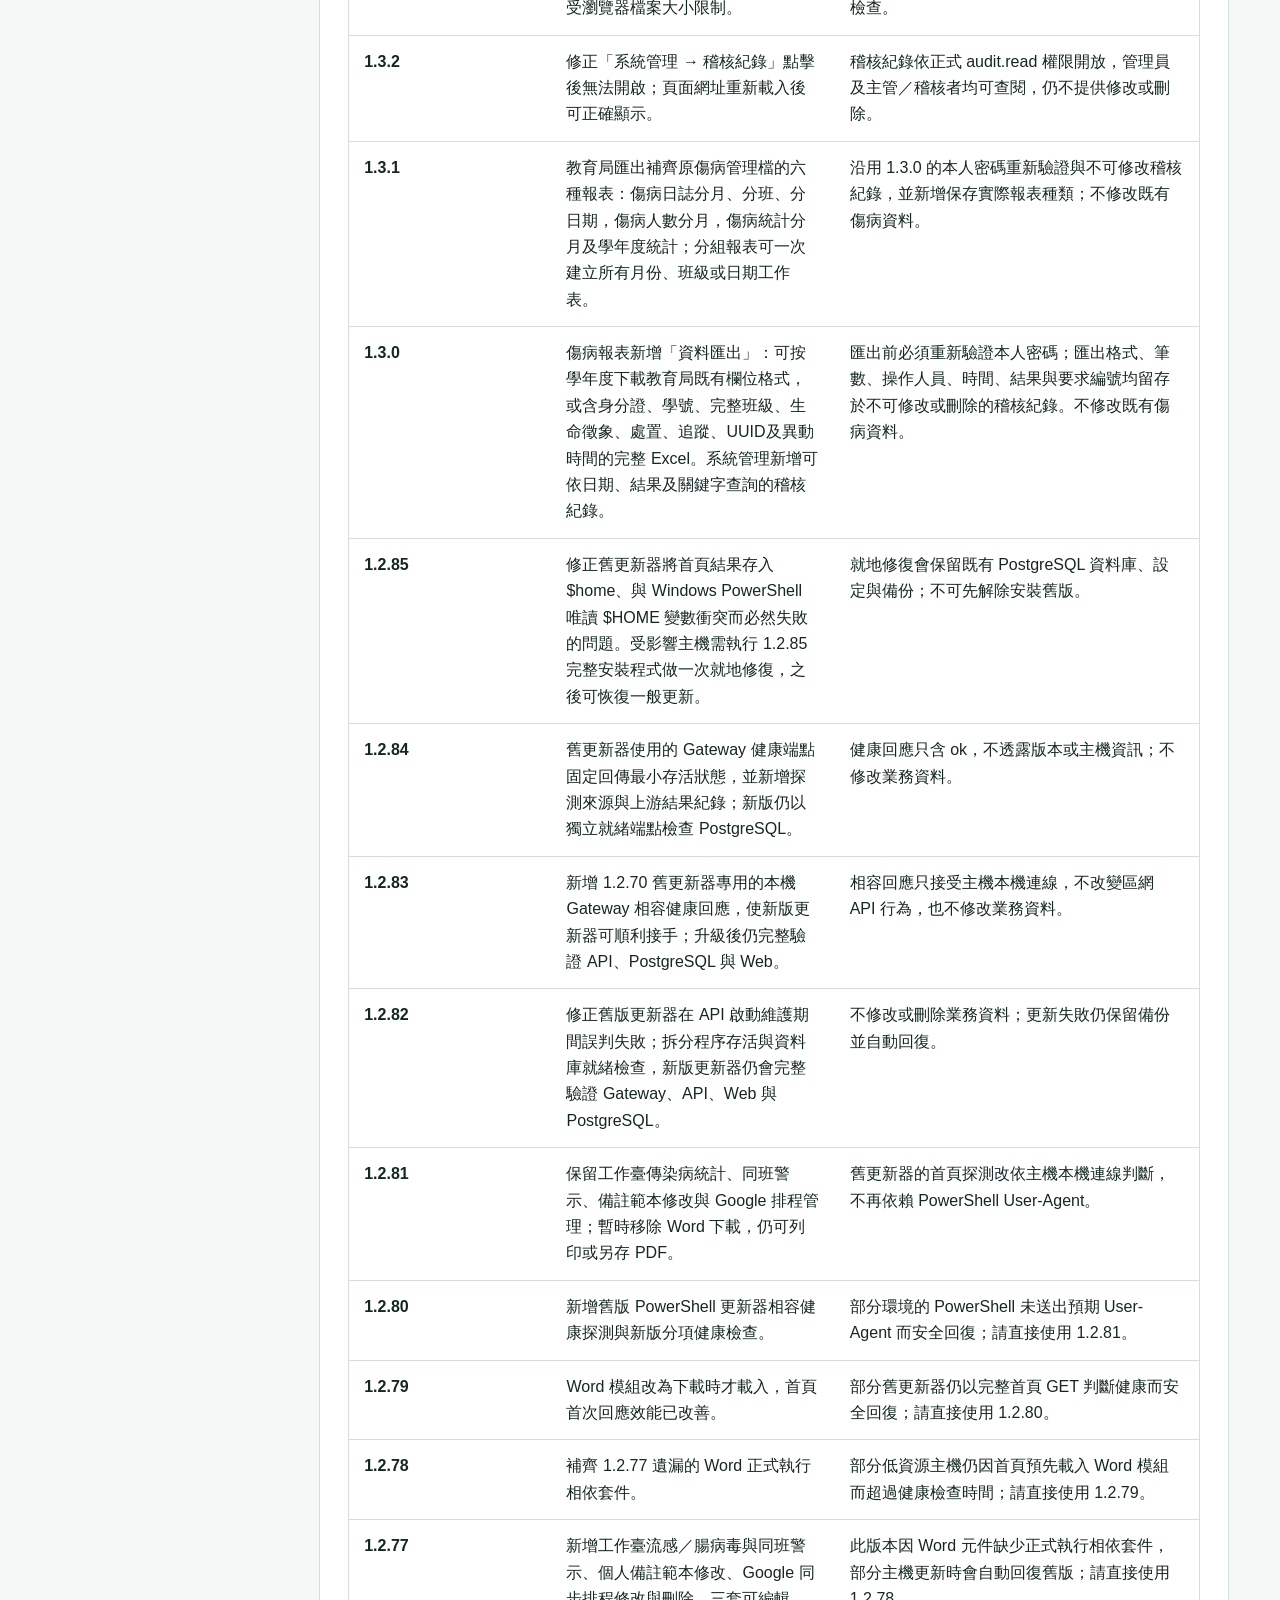
==== commit 2d0b7577: "docs: document SHIS Local 1.3.53" ====
--- a/index.html
+++ b/index.html
@@ -200,7 +200,7 @@
           <div class="feature-row" role="row"><strong>感染關聯設定</strong><span>班級位置或共同活動異動時</span><span>由護理人員維護相鄰班級、共用空間及共同活動</span></div>
           <div class="feature-row" role="row"><strong>清除並重新匯入</strong><span>測試完成、正式上線前</span><span>先建立完整可讀備份，再清除學生與業務資料</span></div>
           <div class="feature-row" role="row"><strong>系統更新</strong><span>收到正式更新檔時</span><span>最新版累積更新可一次升級，不必逐版安裝</span></div>
-          <div class="feature-row" role="row"><strong>線上版本提示</strong><span>管理員查看新版時</span><span>上方顯示已取得的線上最新版本；點擊可進入「系統更新」查看檢查時間、下載連結與更新紀錄。線上查詢不會自動安裝更新。</span></div>
+          <div class="feature-row" role="row"><strong>線上版本提示</strong><span>管理員查看新版時</span><span>上方顯示已取得的線上版本；在「系統更新」頁點擊上方版本按鈕，可立即重新查詢並查看檢查結果。線上查詢不會自動安裝更新。</span></div>
         </div>
         <figure class="screen-figure compact">
           <img src="assets/screenshots/06-system-update.png" alt="系統更新畫面的更新檔上傳區與更新紀錄操作">
@@ -293,6 +293,7 @@
         <div class="section-title"><span>11</span><div><p>Release Notes</p><h2>版本更新紀錄</h2></div></div>
         <div class="feature-table" role="table" aria-label="版本更新內容">
           <div class="feature-row header" role="row"><span>版本</span><span>加入或修改的功能</span><span>資料影響</span></div>
+          <div class="feature-row" role="row"><strong>1.3.53</strong><span>系統更新頁的上方版本按鈕可手動重新查詢，顯示查詢中、已檢查或查詢失敗，並同步更新頁面結果。</span><span>僅查詢公開版本資訊；不下載、不安裝，也不修改學生資料。</span></div>
           <div class="feature-row" role="row"><strong>1.3.52</strong><span>側欄「協作平台」連結改名為「健康資訊系統網站」，連至同一網站並在新分頁開啟。</span><span>不修改學生資料或資料庫結構。</span></div>
           <div class="feature-row" role="row"><strong>1.3.51</strong><span>側欄新增健康資訊系統協作平台首頁連結，方便查閱公告與下載資訊。</span><span>不修改學生資料或資料庫結構。</span></div>
           <div class="feature-row" role="row"><strong>1.3.50</strong><span>線上版本資訊取得失敗後改為約五分鐘重試；成功後維持每日檢查。</span><span>不修改學生資料或資料庫結構；查詢失敗不影響日常使用。</span></div>
